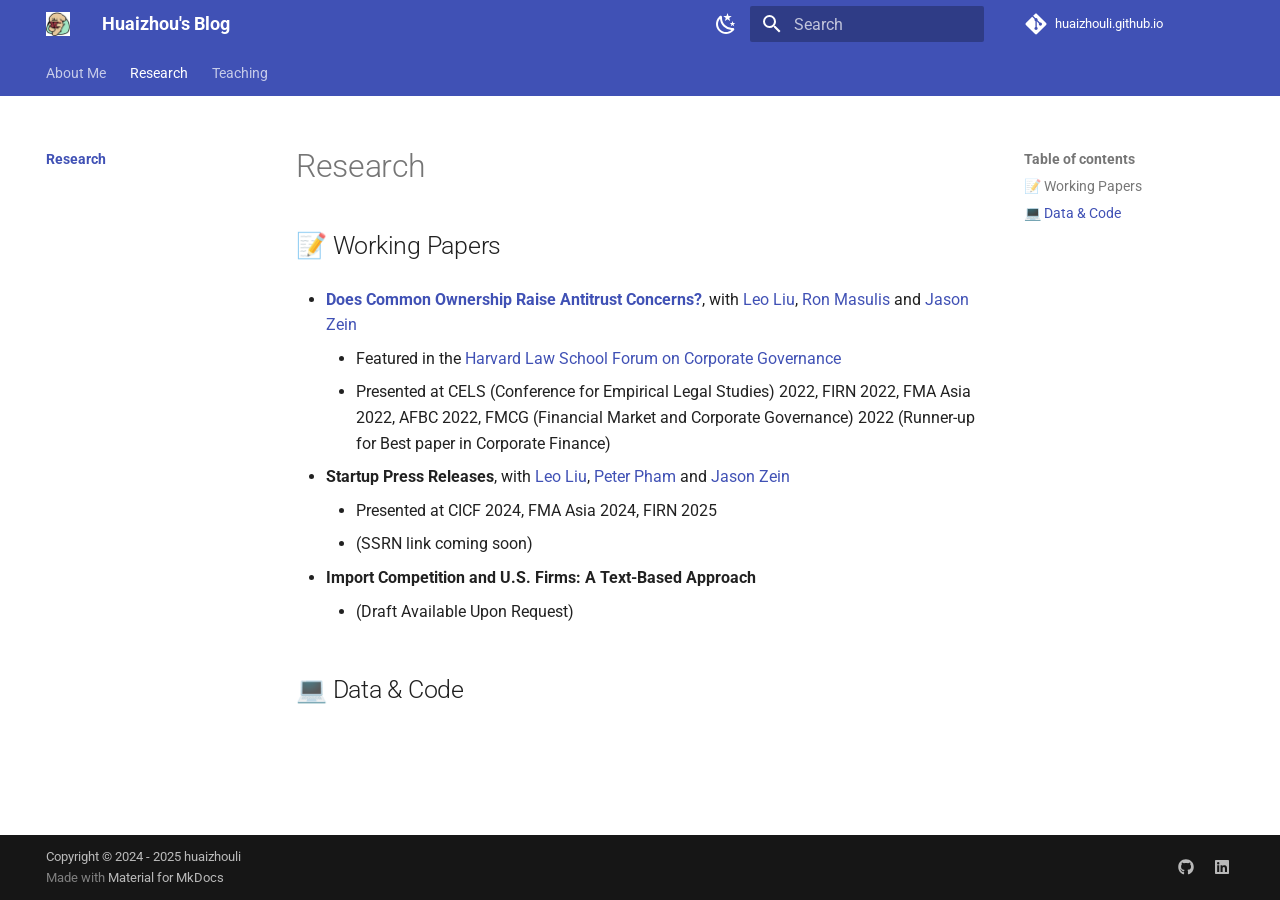
==== research/index.html @ 390f1dda "Deployed f463df7 with MkDocs version: 1.6.1" ====
<!doctype html>
<html lang="en" class="no-js">
  <head>
    
      <meta charset="utf-8">
      <meta name="viewport" content="width=device-width,initial-scale=1">
      
      
        <meta name="author" content="Huaizhou Li">
      
      
        <link rel="canonical" href="https://huaizhouli.github.io/research/">
      
      
        <link rel="prev" href="..">
      
      
        <link rel="next" href="../teaching/">
      
      
      <link rel="icon" href="../images/Favicon.png">
      <meta name="generator" content="mkdocs-1.6.1, mkdocs-material-9.6.16">
    
    
      
        <title>Research - Huaizhou's Blog</title>
      
    
    
      <link rel="stylesheet" href="../assets/stylesheets/main.7e37652d.min.css">
      
        
        <link rel="stylesheet" href="../assets/stylesheets/palette.06af60db.min.css">
      
      


    
    
      
    
    
      
        
        
        <link rel="preconnect" href="https://fonts.gstatic.com" crossorigin>
        <link rel="stylesheet" href="https://fonts.googleapis.com/css?family=Roboto:300,300i,400,400i,700,700i%7CRoboto+Mono:400,400i,700,700i&display=fallback">
        <style>:root{--md-text-font:"Roboto";--md-code-font:"Roboto Mono"}</style>
      
    
    
    <script>__md_scope=new URL("..",location),__md_hash=e=>[...e].reduce(((e,_)=>(e<<5)-e+_.charCodeAt(0)),0),__md_get=(e,_=localStorage,t=__md_scope)=>JSON.parse(_.getItem(t.pathname+"."+e)),__md_set=(e,_,t=localStorage,a=__md_scope)=>{try{t.setItem(a.pathname+"."+e,JSON.stringify(_))}catch(e){}}</script>
    
      

    
    
    
  </head>
  
  
    
    
      
    
    
    
    
    <body dir="ltr" data-md-color-scheme="default" data-md-color-primary="indigo" data-md-color-accent="indigo">
  
    
    <input class="md-toggle" data-md-toggle="drawer" type="checkbox" id="__drawer" autocomplete="off">
    <input class="md-toggle" data-md-toggle="search" type="checkbox" id="__search" autocomplete="off">
    <label class="md-overlay" for="__drawer"></label>
    <div data-md-component="skip">
      
        
        <a href="#research" class="md-skip">
          Skip to content
        </a>
      
    </div>
    <div data-md-component="announce">
      
    </div>
    
    
      

<header class="md-header" data-md-component="header">
  <nav class="md-header__inner md-grid" aria-label="Header">
    <a href=".." title="Huaizhou&#39;s Blog" class="md-header__button md-logo" aria-label="Huaizhou's Blog" data-md-component="logo">
      
  <img src="../images/Favicon.png" alt="logo">

    </a>
    <label class="md-header__button md-icon" for="__drawer">
      
      <svg xmlns="http://www.w3.org/2000/svg" viewBox="0 0 24 24"><path d="M3 6h18v2H3zm0 5h18v2H3zm0 5h18v2H3z"/></svg>
    </label>
    <div class="md-header__title" data-md-component="header-title">
      <div class="md-header__ellipsis">
        <div class="md-header__topic">
          <span class="md-ellipsis">
            Huaizhou's Blog
          </span>
        </div>
        <div class="md-header__topic" data-md-component="header-topic">
          <span class="md-ellipsis">
            
              Research
            
          </span>
        </div>
      </div>
    </div>
    
      
        <form class="md-header__option" data-md-component="palette">
  
    
    
    
    <input class="md-option" data-md-color-media="(prefers-color-scheme: light)" data-md-color-scheme="default" data-md-color-primary="indigo" data-md-color-accent="indigo"  aria-label="Switch to dark mode"  type="radio" name="__palette" id="__palette_0">
    
      <label class="md-header__button md-icon" title="Switch to dark mode" for="__palette_1" hidden>
        <svg xmlns="http://www.w3.org/2000/svg" viewBox="0 0 24 24"><path d="m17.75 4.09-2.53 1.94.91 3.06-2.63-1.81-2.63 1.81.91-3.06-2.53-1.94L12.44 4l1.06-3 1.06 3zm3.5 6.91-1.64 1.25.59 1.98-1.7-1.17-1.7 1.17.59-1.98L15.75 11l2.06-.05L18.5 9l.69 1.95zm-2.28 4.95c.83-.08 1.72 1.1 1.19 1.85-.32.45-.66.87-1.08 1.27C15.17 23 8.84 23 4.94 19.07c-3.91-3.9-3.91-10.24 0-14.14.4-.4.82-.76 1.27-1.08.75-.53 1.93.36 1.85 1.19-.27 2.86.69 5.83 2.89 8.02a9.96 9.96 0 0 0 8.02 2.89m-1.64 2.02a12.08 12.08 0 0 1-7.8-3.47c-2.17-2.19-3.33-5-3.49-7.82-2.81 3.14-2.7 7.96.31 10.98 3.02 3.01 7.84 3.12 10.98.31"/></svg>
      </label>
    
  
    
    
    
    <input class="md-option" data-md-color-media="(prefers-color-scheme: dark)" data-md-color-scheme="slate" data-md-color-primary="indigo" data-md-color-accent="indigo"  aria-label="Switch to light mode"  type="radio" name="__palette" id="__palette_1">
    
      <label class="md-header__button md-icon" title="Switch to light mode" for="__palette_0" hidden>
        <svg xmlns="http://www.w3.org/2000/svg" viewBox="0 0 24 24"><path d="M12 7a5 5 0 0 1 5 5 5 5 0 0 1-5 5 5 5 0 0 1-5-5 5 5 0 0 1 5-5m0 2a3 3 0 0 0-3 3 3 3 0 0 0 3 3 3 3 0 0 0 3-3 3 3 0 0 0-3-3m0-7 2.39 3.42C13.65 5.15 12.84 5 12 5s-1.65.15-2.39.42zM3.34 7l4.16-.35A7.2 7.2 0 0 0 5.94 8.5c-.44.74-.69 1.5-.83 2.29zm.02 10 1.76-3.77a7.131 7.131 0 0 0 2.38 4.14zM20.65 7l-1.77 3.79a7.02 7.02 0 0 0-2.38-4.15zm-.01 10-4.14.36c.59-.51 1.12-1.14 1.54-1.86.42-.73.69-1.5.83-2.29zM12 22l-2.41-3.44c.74.27 1.55.44 2.41.44.82 0 1.63-.17 2.37-.44z"/></svg>
      </label>
    
  
</form>
      
    
    
      <script>var palette=__md_get("__palette");if(palette&&palette.color){if("(prefers-color-scheme)"===palette.color.media){var media=matchMedia("(prefers-color-scheme: light)"),input=document.querySelector(media.matches?"[data-md-color-media='(prefers-color-scheme: light)']":"[data-md-color-media='(prefers-color-scheme: dark)']");palette.color.media=input.getAttribute("data-md-color-media"),palette.color.scheme=input.getAttribute("data-md-color-scheme"),palette.color.primary=input.getAttribute("data-md-color-primary"),palette.color.accent=input.getAttribute("data-md-color-accent")}for(var[key,value]of Object.entries(palette.color))document.body.setAttribute("data-md-color-"+key,value)}</script>
    
    
    
      
      
        <label class="md-header__button md-icon" for="__search">
          
          <svg xmlns="http://www.w3.org/2000/svg" viewBox="0 0 24 24"><path d="M9.5 3A6.5 6.5 0 0 1 16 9.5c0 1.61-.59 3.09-1.56 4.23l.27.27h.79l5 5-1.5 1.5-5-5v-.79l-.27-.27A6.52 6.52 0 0 1 9.5 16 6.5 6.5 0 0 1 3 9.5 6.5 6.5 0 0 1 9.5 3m0 2C7 5 5 7 5 9.5S7 14 9.5 14 14 12 14 9.5 12 5 9.5 5"/></svg>
        </label>
        <div class="md-search" data-md-component="search" role="dialog">
  <label class="md-search__overlay" for="__search"></label>
  <div class="md-search__inner" role="search">
    <form class="md-search__form" name="search">
      <input type="text" class="md-search__input" name="query" aria-label="Search" placeholder="Search" autocapitalize="off" autocorrect="off" autocomplete="off" spellcheck="false" data-md-component="search-query" required>
      <label class="md-search__icon md-icon" for="__search">
        
        <svg xmlns="http://www.w3.org/2000/svg" viewBox="0 0 24 24"><path d="M9.5 3A6.5 6.5 0 0 1 16 9.5c0 1.61-.59 3.09-1.56 4.23l.27.27h.79l5 5-1.5 1.5-5-5v-.79l-.27-.27A6.52 6.52 0 0 1 9.5 16 6.5 6.5 0 0 1 3 9.5 6.5 6.5 0 0 1 9.5 3m0 2C7 5 5 7 5 9.5S7 14 9.5 14 14 12 14 9.5 12 5 9.5 5"/></svg>
        
        <svg xmlns="http://www.w3.org/2000/svg" viewBox="0 0 24 24"><path d="M20 11v2H8l5.5 5.5-1.42 1.42L4.16 12l7.92-7.92L13.5 5.5 8 11z"/></svg>
      </label>
      <nav class="md-search__options" aria-label="Search">
        
          <a href="javascript:void(0)" class="md-search__icon md-icon" title="Share" aria-label="Share" data-clipboard data-clipboard-text="" data-md-component="search-share" tabindex="-1">
            
            <svg xmlns="http://www.w3.org/2000/svg" viewBox="0 0 24 24"><path d="M18 16.08c-.76 0-1.44.3-1.96.77L8.91 12.7c.05-.23.09-.46.09-.7s-.04-.47-.09-.7l7.05-4.11c.54.5 1.25.81 2.04.81a3 3 0 0 0 3-3 3 3 0 0 0-3-3 3 3 0 0 0-3 3c0 .24.04.47.09.7L8.04 9.81C7.5 9.31 6.79 9 6 9a3 3 0 0 0-3 3 3 3 0 0 0 3 3c.79 0 1.5-.31 2.04-.81l7.12 4.15c-.05.21-.08.43-.08.66 0 1.61 1.31 2.91 2.92 2.91s2.92-1.3 2.92-2.91A2.92 2.92 0 0 0 18 16.08"/></svg>
          </a>
        
        <button type="reset" class="md-search__icon md-icon" title="Clear" aria-label="Clear" tabindex="-1">
          
          <svg xmlns="http://www.w3.org/2000/svg" viewBox="0 0 24 24"><path d="M19 6.41 17.59 5 12 10.59 6.41 5 5 6.41 10.59 12 5 17.59 6.41 19 12 13.41 17.59 19 19 17.59 13.41 12z"/></svg>
        </button>
      </nav>
      
        <div class="md-search__suggest" data-md-component="search-suggest"></div>
      
    </form>
    <div class="md-search__output">
      <div class="md-search__scrollwrap" tabindex="0" data-md-scrollfix>
        <div class="md-search-result" data-md-component="search-result">
          <div class="md-search-result__meta">
            Initializing search
          </div>
          <ol class="md-search-result__list" role="presentation"></ol>
        </div>
      </div>
    </div>
  </div>
</div>
      
    
    
      <div class="md-header__source">
        <a href="https://github.com/huaizhouli/huaizhouli.github.io" title="Go to repository" class="md-source" data-md-component="source">
  <div class="md-source__icon md-icon">
    
    <svg xmlns="http://www.w3.org/2000/svg" viewBox="0 0 448 512"><!--! Font Awesome Free 7.0.0 by @fontawesome - https://fontawesome.com License - https://fontawesome.com/license/free (Icons: CC BY 4.0, Fonts: SIL OFL 1.1, Code: MIT License) Copyright 2025 Fonticons, Inc.--><path fill="currentColor" d="M439.6 236.1 244 40.5c-5.4-5.5-12.8-8.5-20.4-8.5s-15 3-20.4 8.4L162.5 81l51.5 51.5c27.1-9.1 52.7 16.8 43.4 43.7l49.7 49.7c34.2-11.8 61.2 31 35.5 56.7-26.5 26.5-70.2-2.9-56-37.3L240.3 199v121.9c25.3 12.5 22.3 41.8 9.1 55-6.4 6.4-15.2 10.1-24.3 10.1s-17.8-3.6-24.3-10.1c-17.6-17.6-11.1-46.9 11.2-56v-123c-20.8-8.5-24.6-30.7-18.6-45L142.6 101 8.5 235.1C3 240.6 0 247.9 0 255.5s3 15 8.5 20.4l195.6 195.7c5.4 5.4 12.7 8.4 20.4 8.4s15-3 20.4-8.4l194.7-194.7c5.4-5.4 8.4-12.8 8.4-20.4s-3-15-8.4-20.4"/></svg>
  </div>
  <div class="md-source__repository">
    huaizhouli.github.io
  </div>
</a>
      </div>
    
  </nav>
  
</header>
    
    <div class="md-container" data-md-component="container">
      
      
        
          
            
<nav class="md-tabs" aria-label="Tabs" data-md-component="tabs">
  <div class="md-grid">
    <ul class="md-tabs__list">
      
        
  
  
  
  
    <li class="md-tabs__item">
      <a href=".." class="md-tabs__link">
        
  
  
    
  
  About Me

      </a>
    </li>
  

      
        
  
  
  
    
  
  
    
    
      <li class="md-tabs__item md-tabs__item--active">
        <a href="./" class="md-tabs__link">
          
  
  
    
  
  Research

        </a>
      </li>
    
  

      
        
  
  
  
  
    
    
      <li class="md-tabs__item">
        <a href="../teaching/" class="md-tabs__link">
          
  
  
    
  
  Teaching

        </a>
      </li>
    
  

      
    </ul>
  </div>
</nav>
          
        
      
      <main class="md-main" data-md-component="main">
        <div class="md-main__inner md-grid">
          
            
              
              <div class="md-sidebar md-sidebar--primary" data-md-component="sidebar" data-md-type="navigation" >
                <div class="md-sidebar__scrollwrap">
                  <div class="md-sidebar__inner">
                    


  


<nav class="md-nav md-nav--primary md-nav--lifted" aria-label="Navigation" data-md-level="0">
  <label class="md-nav__title" for="__drawer">
    <a href=".." title="Huaizhou&#39;s Blog" class="md-nav__button md-logo" aria-label="Huaizhou's Blog" data-md-component="logo">
      
  <img src="../images/Favicon.png" alt="logo">

    </a>
    Huaizhou's Blog
  </label>
  
    <div class="md-nav__source">
      <a href="https://github.com/huaizhouli/huaizhouli.github.io" title="Go to repository" class="md-source" data-md-component="source">
  <div class="md-source__icon md-icon">
    
    <svg xmlns="http://www.w3.org/2000/svg" viewBox="0 0 448 512"><!--! Font Awesome Free 7.0.0 by @fontawesome - https://fontawesome.com License - https://fontawesome.com/license/free (Icons: CC BY 4.0, Fonts: SIL OFL 1.1, Code: MIT License) Copyright 2025 Fonticons, Inc.--><path fill="currentColor" d="M439.6 236.1 244 40.5c-5.4-5.5-12.8-8.5-20.4-8.5s-15 3-20.4 8.4L162.5 81l51.5 51.5c27.1-9.1 52.7 16.8 43.4 43.7l49.7 49.7c34.2-11.8 61.2 31 35.5 56.7-26.5 26.5-70.2-2.9-56-37.3L240.3 199v121.9c25.3 12.5 22.3 41.8 9.1 55-6.4 6.4-15.2 10.1-24.3 10.1s-17.8-3.6-24.3-10.1c-17.6-17.6-11.1-46.9 11.2-56v-123c-20.8-8.5-24.6-30.7-18.6-45L142.6 101 8.5 235.1C3 240.6 0 247.9 0 255.5s3 15 8.5 20.4l195.6 195.7c5.4 5.4 12.7 8.4 20.4 8.4s15-3 20.4-8.4l194.7-194.7c5.4-5.4 8.4-12.8 8.4-20.4s-3-15-8.4-20.4"/></svg>
  </div>
  <div class="md-source__repository">
    huaizhouli.github.io
  </div>
</a>
    </div>
  
  <ul class="md-nav__list" data-md-scrollfix>
    
      
      
  
  
  
  
    <li class="md-nav__item">
      <a href=".." class="md-nav__link">
        
  
  
  <span class="md-ellipsis">
    About Me
    
  </span>
  

      </a>
    </li>
  

    
      
      
  
  
    
  
  
  
    
    
      
        
          
        
      
    
    
    
      
        
        
      
      
    
    
    <li class="md-nav__item md-nav__item--active md-nav__item--section md-nav__item--nested">
      
        
        
        <input class="md-nav__toggle md-toggle " type="checkbox" id="__nav_2" checked>
        
          
          <div class="md-nav__link md-nav__container">
            <a href="./" class="md-nav__link md-nav__link--active">
              
  
  
  <span class="md-ellipsis">
    Research
    
  </span>
  

            </a>
            
          </div>
        
        <nav class="md-nav" data-md-level="1" aria-labelledby="__nav_2_label" aria-expanded="true">
          <label class="md-nav__title" for="__nav_2">
            <span class="md-nav__icon md-icon"></span>
            Research
          </label>
          <ul class="md-nav__list" data-md-scrollfix>
            
              
            
          </ul>
        </nav>
      
    </li>
  

    
      
      
  
  
  
  
    
    
      
        
          
        
      
    
    
    
      
      
    
    
    <li class="md-nav__item md-nav__item--nested">
      
        
        
        <input class="md-nav__toggle md-toggle " type="checkbox" id="__nav_3" >
        
          
          <div class="md-nav__link md-nav__container">
            <a href="../teaching/" class="md-nav__link ">
              
  
  
  <span class="md-ellipsis">
    Teaching
    
  </span>
  

            </a>
            
          </div>
        
        <nav class="md-nav" data-md-level="1" aria-labelledby="__nav_3_label" aria-expanded="false">
          <label class="md-nav__title" for="__nav_3">
            <span class="md-nav__icon md-icon"></span>
            Teaching
          </label>
          <ul class="md-nav__list" data-md-scrollfix>
            
              
            
          </ul>
        </nav>
      
    </li>
  

    
  </ul>
</nav>
                  </div>
                </div>
              </div>
            
            
              
              <div class="md-sidebar md-sidebar--secondary" data-md-component="sidebar" data-md-type="toc" >
                <div class="md-sidebar__scrollwrap">
                  <div class="md-sidebar__inner">
                    

<nav class="md-nav md-nav--secondary" aria-label="Table of contents">
  
  
  
    
  
  
    <label class="md-nav__title" for="__toc">
      <span class="md-nav__icon md-icon"></span>
      Table of contents
    </label>
    <ul class="md-nav__list" data-md-component="toc" data-md-scrollfix>
      
        <li class="md-nav__item">
  <a href="#working-papers" class="md-nav__link">
    <span class="md-ellipsis">
      📝 Working Papers
    </span>
  </a>
  
</li>
      
        <li class="md-nav__item">
  <a href="#data-code" class="md-nav__link">
    <span class="md-ellipsis">
      💻 Data &amp; Code
    </span>
  </a>
  
</li>
      
    </ul>
  
</nav>
                  </div>
                </div>
              </div>
            
          
          
            <div class="md-content" data-md-component="content">
              <article class="md-content__inner md-typeset">
                
                  


  
  


<h1 id="research">Research<a class="headerlink" href="#research" title="Permanent link">&para;</a></h1>
<h2 id="working-papers">📝 Working Papers<a class="headerlink" href="#working-papers" title="Permanent link">&para;</a></h2>
<ul>
<li>
<p><a href="https://papers.ssrn.com/sol3/papers.cfm?abstract_id=4972463"><strong>Does Common Ownership Raise Antitrust Concerns?</strong></a>, with <a href="https://leoliu0.github.io/">Leo Liu</a>, <a href="https://sites.google.com/site/ronmasulis">Ron Masulis</a> and <a href="https://www.jasonzein.com/">Jason Zein</a></p>
<ul>
<li>Featured in the <a href="https://corpgov.law.harvard.edu/2025/01/06/does-common-ownership-raise-antitrust-concerns/">Harvard Law School Forum on Corporate Governance</a></li>
<li>Presented at  CELS (Conference for Empirical Legal Studies) 2022, FIRN 2022, FMA Asia 2022,  AFBC 2022, FMCG (Financial Market and Corporate Governance) 2022 (Runner-up for Best paper in Corporate Finance)</li>
</ul>
</li>
<li>
<p><strong>Startup Press Releases</strong>, with <a href="https://leoliu0.github.io/">Leo Liu</a>, <a href="https://sites.google.com/view/peterkienpham/home">Peter Pham</a> and <a href="https://www.jasonzein.com/">Jason Zein</a></p>
<ul>
<li>Presented at CICF 2024, FMA Asia 2024, FIRN 2025</li>
<li>(SSRN link coming soon)</li>
</ul>
</li>
<li>
<p><strong>Import Competition and U.S. Firms: A Text-Based Approach</strong></p>
<ul>
<li>(Draft Available Upon Request)</li>
</ul>
</li>
</ul>
<h2 id="data-code">💻 Data &amp; Code<a class="headerlink" href="#data-code" title="Permanent link">&para;</a></h2>












                
              </article>
            </div>
          
          
<script>var target=document.getElementById(location.hash.slice(1));target&&target.name&&(target.checked=target.name.startsWith("__tabbed_"))</script>
        </div>
        
          <button type="button" class="md-top md-icon" data-md-component="top" hidden>
  
  <svg xmlns="http://www.w3.org/2000/svg" viewBox="0 0 24 24"><path d="M13 20h-2V8l-5.5 5.5-1.42-1.42L12 4.16l7.92 7.92-1.42 1.42L13 8z"/></svg>
  Back to top
</button>
        
      </main>
      
        <footer class="md-footer">
  
  <div class="md-footer-meta md-typeset">
    <div class="md-footer-meta__inner md-grid">
      <div class="md-copyright">
  
    <div class="md-copyright__highlight">
      Copyright &copy; 2024 - 2025 huaizhouli
    </div>
  
  
    Made with
    <a href="https://squidfunk.github.io/mkdocs-material/" target="_blank" rel="noopener">
      Material for MkDocs
    </a>
  
</div>
      
        <div class="md-social">
  
    
    
    
    
      
      
    
    <a href="https://github.com/huaizhouli" target="_blank" rel="noopener" title="github.com" class="md-social__link">
      <svg xmlns="http://www.w3.org/2000/svg" viewBox="0 0 512 512"><!--! Font Awesome Free 7.0.0 by @fontawesome - https://fontawesome.com License - https://fontawesome.com/license/free (Icons: CC BY 4.0, Fonts: SIL OFL 1.1, Code: MIT License) Copyright 2025 Fonticons, Inc.--><path fill="currentColor" d="M173.9 397.4c0 2-2.3 3.6-5.2 3.6-3.3.3-5.6-1.3-5.6-3.6 0-2 2.3-3.6 5.2-3.6 3-.3 5.6 1.3 5.6 3.6m-31.1-4.5c-.7 2 1.3 4.3 4.3 4.9 2.6 1 5.6 0 6.2-2s-1.3-4.3-4.3-5.2c-2.6-.7-5.5.3-6.2 2.3m44.2-1.7c-2.9.7-4.9 2.6-4.6 4.9.3 2 2.9 3.3 5.9 2.6 2.9-.7 4.9-2.6 4.6-4.6-.3-1.9-3-3.2-5.9-2.9M252.8 8C114.1 8 8 113.3 8 252c0 110.9 69.8 205.8 169.5 239.2 12.8 2.3 17.3-5.6 17.3-12.1 0-6.2-.3-40.4-.3-61.4 0 0-70 15-84.7-29.8 0 0-11.4-29.1-27.8-36.6 0 0-22.9-15.7 1.6-15.4 0 0 24.9 2 38.6 25.8 21.9 38.6 58.6 27.5 72.9 20.9 2.3-16 8.8-27.1 16-33.7-55.9-6.2-112.3-14.3-112.3-110.5 0-27.5 7.6-41.3 23.6-58.9-2.6-6.5-11.1-33.3 2.6-67.9 20.9-6.5 69 27 69 27 20-5.6 41.5-8.5 62.8-8.5s42.8 2.9 62.8 8.5c0 0 48.1-33.6 69-27 13.7 34.7 5.2 61.4 2.6 67.9 16 17.7 25.8 31.5 25.8 58.9 0 96.5-58.9 104.2-114.8 110.5 9.2 7.9 17 22.9 17 46.4 0 33.7-.3 75.4-.3 83.6 0 6.5 4.6 14.4 17.3 12.1C436.2 457.8 504 362.9 504 252 504 113.3 391.5 8 252.8 8M105.2 352.9c-1.3 1-1 3.3.7 5.2 1.6 1.6 3.9 2.3 5.2 1 1.3-1 1-3.3-.7-5.2-1.6-1.6-3.9-2.3-5.2-1m-10.8-8.1c-.7 1.3.3 2.9 2.3 3.9 1.6 1 3.6.7 4.3-.7.7-1.3-.3-2.9-2.3-3.9-2-.6-3.6-.3-4.3.7m32.4 35.6c-1.6 1.3-1 4.3 1.3 6.2 2.3 2.3 5.2 2.6 6.5 1 1.3-1.3.7-4.3-1.3-6.2-2.2-2.3-5.2-2.6-6.5-1m-11.4-14.7c-1.6 1-1.6 3.6 0 5.9s4.3 3.3 5.6 2.3c1.6-1.3 1.6-3.9 0-6.2-1.4-2.3-4-3.3-5.6-2"/></svg>
    </a>
  
    
    
    
    
      
      
    
    <a href="https://www.linkedin.com/in/huaizhou-will-li-a83990144/" target="_blank" rel="noopener" title="www.linkedin.com" class="md-social__link">
      <svg xmlns="http://www.w3.org/2000/svg" viewBox="0 0 448 512"><!--! Font Awesome Free 7.0.0 by @fontawesome - https://fontawesome.com License - https://fontawesome.com/license/free (Icons: CC BY 4.0, Fonts: SIL OFL 1.1, Code: MIT License) Copyright 2025 Fonticons, Inc.--><path fill="currentColor" d="M416 32H31.9C14.3 32 0 46.5 0 64.3v383.4C0 465.5 14.3 480 31.9 480H416c17.6 0 32-14.5 32-32.3V64.3c0-17.8-14.4-32.3-32-32.3M135.4 416H69V202.2h66.5V416zM102.2 96a38.5 38.5 0 1 1 0 77 38.5 38.5 0 1 1 0-77m282.1 320h-66.4V312c0-24.8-.5-56.7-34.5-56.7-34.6 0-39.9 27-39.9 54.9V416h-66.4V202.2h63.7v29.2h.9c8.9-16.8 30.6-34.5 62.9-34.5 67.2 0 79.7 44.3 79.7 101.9z"/></svg>
    </a>
  
</div>
      
    </div>
  </div>
</footer>
      
    </div>
    <div class="md-dialog" data-md-component="dialog">
      <div class="md-dialog__inner md-typeset"></div>
    </div>
    
    
    
      
      <script id="__config" type="application/json">{"base": "..", "features": ["navigation.tabs", "search.suggest", "search.highlight", "search.share", "navigation.top", "navigation.indexes"], "search": "../assets/javascripts/workers/search.d50fe291.min.js", "tags": null, "translations": {"clipboard.copied": "Copied to clipboard", "clipboard.copy": "Copy to clipboard", "search.result.more.one": "1 more on this page", "search.result.more.other": "# more on this page", "search.result.none": "No matching documents", "search.result.one": "1 matching document", "search.result.other": "# matching documents", "search.result.placeholder": "Type to start searching", "search.result.term.missing": "Missing", "select.version": "Select version"}, "version": null}</script>
    
    
      <script src="../assets/javascripts/bundle.50899def.min.js"></script>
      
    
  </body>
</html>
---- assets/stylesheets/main.7e37652d.min.css ----
@charset "UTF-8";html{-webkit-text-size-adjust:none;-moz-text-size-adjust:none;text-size-adjust:none;box-sizing:border-box}*,:after,:before{box-sizing:inherit}@media (prefers-reduced-motion){*,:after,:before{transition:none!important}}body{margin:0}a,button,input,label{-webkit-tap-highlight-color:transparent}a{color:inherit;text-decoration:none}hr{border:0;box-sizing:initial;display:block;height:.05rem;overflow:visible;padding:0}small{font-size:80%}sub,sup{line-height:1em}img{border-style:none}table{border-collapse:initial;border-spacing:0}td,th{font-weight:400;vertical-align:top}button{background:#0000;border:0;font-family:inherit;font-size:inherit;margin:0;padding:0}input{border:0;outline:none}:root{--md-primary-fg-color:#4051b5;--md-primary-fg-color--light:#5d6cc0;--md-primary-fg-color--dark:#303fa1;--md-primary-bg-color:#fff;--md-primary-bg-color--light:#ffffffb3;--md-accent-fg-color:#526cfe;--md-accent-fg-color--transparent:#526cfe1a;--md-accent-bg-color:#fff;--md-accent-bg-color--light:#ffffffb3}[data-md-color-scheme=default]{color-scheme:light}[data-md-color-scheme=default] img[src$="#gh-dark-mode-only"],[data-md-color-scheme=default] img[src$="#only-dark"]{display:none}:root,[data-md-color-scheme=default]{--md-hue:225deg;--md-default-fg-color:#000000de;--md-default-fg-color--light:#0000008a;--md-default-fg-color--lighter:#00000052;--md-default-fg-color--lightest:#00000012;--md-default-bg-color:#fff;--md-default-bg-color--light:#ffffffb3;--md-default-bg-color--lighter:#ffffff4d;--md-default-bg-color--lightest:#ffffff1f;--md-code-fg-color:#36464e;--md-code-bg-color:#f5f5f5;--md-code-hl-color:#4287ff;--md-code-hl-color--light:#4287ff1a;--md-code-hl-number-color:#d52a2a;--md-code-hl-special-color:#db1457;--md-code-hl-function-color:#a846b9;--md-code-hl-constant-color:#6e59d9;--md-code-hl-keyword-color:#3f6ec6;--md-code-hl-string-color:#1c7d4d;--md-code-hl-name-color:var(--md-code-fg-color);--md-code-hl-operator-color:var(--md-default-fg-color--light);--md-code-hl-punctuation-color:var(--md-default-fg-color--light);--md-code-hl-comment-color:var(--md-default-fg-color--light);--md-code-hl-generic-color:var(--md-default-fg-color--light);--md-code-hl-variable-color:var(--md-default-fg-color--light);--md-typeset-color:var(--md-default-fg-color);--md-typeset-a-color:var(--md-primary-fg-color);--md-typeset-del-color:#f5503d26;--md-typeset-ins-color:#0bd57026;--md-typeset-kbd-color:#fafafa;--md-typeset-kbd-accent-color:#fff;--md-typeset-kbd-border-color:#b8b8b8;--md-typeset-mark-color:#ffff0080;--md-typeset-table-color:#0000001f;--md-typeset-table-color--light:rgba(0,0,0,.035);--md-admonition-fg-color:var(--md-default-fg-color);--md-admonition-bg-color:var(--md-default-bg-color);--md-warning-fg-color:#000000de;--md-warning-bg-color:#ff9;--md-footer-fg-color:#fff;--md-footer-fg-color--light:#ffffffb3;--md-footer-fg-color--lighter:#ffffff73;--md-footer-bg-color:#000000de;--md-footer-bg-color--dark:#00000052;--md-shadow-z1:0 0.2rem 0.5rem #0000000d,0 0 0.05rem #0000001a;--md-shadow-z2:0 0.2rem 0.5rem #0000001a,0 0 0.05rem #00000040;--md-shadow-z3:0 0.2rem 0.5rem #0003,0 0 0.05rem #00000059}.md-icon svg{fill:currentcolor;display:block;height:1.2rem;width:1.2rem}body{-webkit-font-smoothing:antialiased;-moz-osx-font-smoothing:grayscale;--md-text-font-family:var(--md-text-font,_),-apple-system,BlinkMacSystemFont,Helvetica,Arial,sans-serif;--md-code-font-family:var(--md-code-font,_),SFMono-Regular,Consolas,Menlo,monospace}aside,body,input{font-feature-settings:"kern","liga";color:var(--md-typeset-color);font-family:var(--md-text-font-family)}code,kbd,pre{font-feature-settings:"kern";font-family:var(--md-code-font-family)}:root{--md-typeset-table-sort-icon:url('data:image/svg+xml;charset=utf-8,<svg xmlns="http://www.w3.org/2000/svg" viewBox="0 0 24 24"><path d="m18 21-4-4h3V7h-3l4-4 4 4h-3v10h3M2 19v-2h10v2M2 13v-2h7v2M2 7V5h4v2z"/></svg>');--md-typeset-table-sort-icon--asc:url('data:image/svg+xml;charset=utf-8,<svg xmlns="http://www.w3.org/2000/svg" viewBox="0 0 24 24"><path d="M19 17h3l-4 4-4-4h3V3h2M2 17h10v2H2M6 5v2H2V5m0 6h7v2H2z"/></svg>');--md-typeset-table-sort-icon--desc:url('data:image/svg+xml;charset=utf-8,<svg xmlns="http://www.w3.org/2000/svg" viewBox="0 0 24 24"><path d="M19 7h3l-4-4-4 4h3v14h2M2 17h10v2H2M6 5v2H2V5m0 6h7v2H2z"/></svg>')}.md-typeset{-webkit-print-color-adjust:exact;color-adjust:exact;font-size:.8rem;line-height:1.6;overflow-wrap:break-word}@media print{.md-typeset{font-size:.68rem}}.md-typeset blockquote,.md-typeset dl,.md-typeset figure,.md-typeset ol,.md-typeset pre,.md-typeset ul{margin-bottom:1em;margin-top:1em}.md-typeset h1{color:var(--md-default-fg-color--light);font-size:2em;line-height:1.3;margin:0 0 1.25em}.md-typeset h1,.md-typeset h2{font-weight:300;letter-spacing:-.01em}.md-typeset h2{font-size:1.5625em;line-height:1.4;margin:1.6em 0 .64em}.md-typeset h3{font-size:1.25em;font-weight:400;letter-spacing:-.01em;line-height:1.5;margin:1.6em 0 .8em}.md-typeset h2+h3{margin-top:.8em}.md-typeset h4{font-weight:700;letter-spacing:-.01em;margin:1em 0}.md-typeset h5,.md-typeset h6{color:var(--md-default-fg-color--light);font-size:.8em;font-weight:700;letter-spacing:-.01em;margin:1.25em 0}.md-typeset h5{text-transform:uppercase}.md-typeset h5 code{text-transform:none}.md-typeset hr{border-bottom:.05rem solid var(--md-default-fg-color--lightest);display:flow-root;margin:1.5em 0}.md-typeset a{color:var(--md-typeset-a-color);word-break:break-word}.md-typeset a,.md-typeset a:before{transition:color 125ms}.md-typeset a:focus,.md-typeset a:hover{color:var(--md-accent-fg-color)}.md-typeset a:focus code,.md-typeset a:hover code{background-color:var(--md-accent-fg-color--transparent)}.md-typeset a code{color:currentcolor;transition:background-color 125ms}.md-typeset a.focus-visible{outline-color:var(--md-accent-fg-color);outline-offset:.2rem}.md-typeset code,.md-typeset kbd,.md-typeset pre{color:var(--md-code-fg-color);direction:ltr;font-variant-ligatures:none}@media print{.md-typeset code,.md-typeset kbd,.md-typeset pre{white-space:pre-wrap}}.md-typeset code{background-color:var(--md-code-bg-color);border-radius:.1rem;-webkit-box-decoration-break:clone;box-decoration-break:clone;font-size:.85em;padding:0 .2941176471em;word-break:break-word}.md-typeset code:not(.focus-visible){-webkit-tap-highlight-color:transparent;outline:none}.md-typeset pre{display:flow-root;line-height:1.4;position:relative}.md-typeset pre>code{-webkit-box-decoration-break:slice;box-decoration-break:slice;box-shadow:none;display:block;margin:0;outline-color:var(--md-accent-fg-color);overflow:auto;padding:.7720588235em 1.1764705882em;scrollbar-color:var(--md-default-fg-color--lighter) #0000;scrollbar-width:thin;touch-action:auto;word-break:normal}.md-typeset pre>code:hover{scrollbar-color:var(--md-accent-fg-color) #0000}.md-typeset pre>code::-webkit-scrollbar{height:.2rem;width:.2rem}.md-typeset pre>code::-webkit-scrollbar-thumb{background-color:var(--md-default-fg-color--lighter)}.md-typeset pre>code::-webkit-scrollbar-thumb:hover{background-color:var(--md-accent-fg-color)}.md-typeset kbd{background-color:var(--md-typeset-kbd-color);border-radius:.1rem;box-shadow:0 .1rem 0 .05rem var(--md-typeset-kbd-border-color),0 .1rem 0 var(--md-typeset-kbd-border-color),0 -.1rem .2rem var(--md-typeset-kbd-accent-color) inset;color:var(--md-default-fg-color);display:inline-block;font-size:.75em;padding:0 .6666666667em;vertical-align:text-top;word-break:break-word}.md-typeset mark{background-color:var(--md-typeset-mark-color);-webkit-box-decoration-break:clone;box-decoration-break:clone;color:inherit;word-break:break-word}.md-typeset abbr{border-bottom:.05rem dotted var(--md-default-fg-color--light);cursor:help;text-decoration:none}.md-typeset small{opacity:.75}[dir=ltr] .md-typeset sub,[dir=ltr] .md-typeset sup{margin-left:.078125em}[dir=rtl] .md-typeset sub,[dir=rtl] .md-typeset sup{margin-right:.078125em}[dir=ltr] .md-typeset blockquote{padding-left:.6rem}[dir=rtl] .md-typeset blockquote{padding-right:.6rem}[dir=ltr] .md-typeset blockquote{border-left:.2rem solid var(--md-default-fg-color--lighter)}[dir=rtl] .md-typeset blockquote{border-right:.2rem solid var(--md-default-fg-color--lighter)}.md-typeset blockquote{color:var(--md-default-fg-color--light);margin-left:0;margin-right:0}.md-typeset ul{list-style-type:disc}.md-typeset ul[type]{list-style-type:revert-layer}[dir=ltr] .md-typeset ol,[dir=ltr] .md-typeset ul{margin-left:.625em}[dir=rtl] .md-typeset ol,[dir=rtl] .md-typeset ul{margin-right:.625em}.md-typeset ol,.md-typeset ul{padding:0}.md-typeset ol:not([hidden]),.md-typeset ul:not([hidden]){display:flow-root}.md-typeset ol ol,.md-typeset ul ol{list-style-type:lower-alpha}.md-typeset ol ol ol,.md-typeset ul ol ol{list-style-type:lower-roman}.md-typeset ol ol ol ol,.md-typeset ul ol ol ol{list-style-type:upper-alpha}.md-typeset ol ol ol ol ol,.md-typeset ul ol ol ol ol{list-style-type:upper-roman}.md-typeset ol[type],.md-typeset ul[type]{list-style-type:revert-layer}[dir=ltr] .md-typeset ol li,[dir=ltr] .md-typeset ul li{margin-left:1.25em}[dir=rtl] .md-typeset ol li,[dir=rtl] .md-typeset ul li{margin-right:1.25em}.md-typeset ol li,.md-typeset ul li{margin-bottom:.5em}.md-typeset ol li blockquote,.md-typeset ol li p,.md-typeset ul li blockquote,.md-typeset ul li p{margin:.5em 0}.md-typeset ol li:last-child,.md-typeset ul li:last-child{margin-bottom:0}[dir=ltr] .md-typeset ol li ol,[dir=ltr] .md-typeset ol li ul,[dir=ltr] .md-typeset ul li ol,[dir=ltr] .md-typeset ul li ul{margin-left:.625em}[dir=rtl] .md-typeset ol li ol,[dir=rtl] .md-typeset ol li ul,[dir=rtl] .md-typeset ul li ol,[dir=rtl] .md-typeset ul li ul{margin-right:.625em}.md-typeset ol li ol,.md-typeset ol li ul,.md-typeset ul li ol,.md-typeset ul li ul{margin-bottom:.5em;margin-top:.5em}[dir=ltr] .md-typeset dd{margin-left:1.875em}[dir=rtl] .md-typeset dd{margin-right:1.875em}.md-typeset dd{margin-bottom:1.5em;margin-top:1em}.md-typeset img,.md-typeset svg,.md-typeset video{height:auto;max-width:100%}.md-typeset img[align=left]{margin:1em 1em 1em 0}.md-typeset img[align=right]{margin:1em 0 1em 1em}.md-typeset img[align]:only-child{margin-top:0}.md-typeset figure{display:flow-root;margin:1em auto;max-width:100%;text-align:center;width:-moz-fit-content;width:fit-content}.md-typeset figure img{display:block;margin:0 auto}.md-typeset figcaption{font-style:italic;margin:1em auto;max-width:24rem}.md-typeset iframe{max-width:100%}.md-typeset table:not([class]){background-color:var(--md-default-bg-color);border:.05rem solid var(--md-typeset-table-color);border-radius:.1rem;display:inline-block;font-size:.64rem;max-width:100%;overflow:auto;touch-action:auto}@media print{.md-typeset table:not([class]){display:table}}.md-typeset table:not([class])+*{margin-top:1.5em}.md-typeset table:not([class]) td>:first-child,.md-typeset table:not([class]) th>:first-child{margin-top:0}.md-typeset table:not([class]) td>:last-child,.md-typeset table:not([class]) th>:last-child{margin-bottom:0}.md-typeset table:not([class]) td:not([align]),.md-typeset table:not([class]) th:not([align]){text-align:left}[dir=rtl] .md-typeset table:not([class]) td:not([align]),[dir=rtl] .md-typeset table:not([class]) th:not([align]){text-align:right}.md-typeset table:not([class]) th{font-weight:700;min-width:5rem;padding:.9375em 1.25em;vertical-align:top}.md-typeset table:not([class]) td{border-top:.05rem solid var(--md-typeset-table-color);padding:.9375em 1.25em;vertical-align:top}.md-typeset table:not([class]) tbody tr{transition:background-color 125ms}.md-typeset table:not([class]) tbody tr:hover{background-color:var(--md-typeset-table-color--light);box-shadow:0 .05rem 0 var(--md-default-bg-color) inset}.md-typeset table:not([class]) a{word-break:normal}.md-typeset table th[role=columnheader]{cursor:pointer}[dir=ltr] .md-typeset table th[role=columnheader]:after{margin-left:.5em}[dir=rtl] .md-typeset table th[role=columnheader]:after{margin-right:.5em}.md-typeset table th[role=columnheader]:after{content:"";display:inline-block;height:1.2em;-webkit-mask-image:var(--md-typeset-table-sort-icon);mask-image:var(--md-typeset-table-sort-icon);-webkit-mask-repeat:no-repeat;mask-repeat:no-repeat;-webkit-mask-size:contain;mask-size:contain;transition:background-color 125ms;vertical-align:text-bottom;width:1.2em}.md-typeset table th[role=columnheader]:hover:after{background-color:var(--md-default-fg-color--lighter)}.md-typeset table th[role=columnheader][aria-sort=ascending]:after{background-color:var(--md-default-fg-color--light);-webkit-mask-image:var(--md-typeset-table-sort-icon--asc);mask-image:var(--md-typeset-table-sort-icon--asc)}.md-typeset table th[role=columnheader][aria-sort=descending]:after{background-color:var(--md-default-fg-color--light);-webkit-mask-image:var(--md-typeset-table-sort-icon--desc);mask-image:var(--md-typeset-table-sort-icon--desc)}.md-typeset__scrollwrap{margin:1em -.8rem;overflow-x:auto;touch-action:auto}.md-typeset__table{display:inline-block;margin-bottom:.5em;padding:0 .8rem}@media print{.md-typeset__table{display:block}}html .md-typeset__table table{display:table;margin:0;overflow:hidden;width:100%}@media screen and (max-width:44.984375em){.md-content__inner>pre{margin:1em -.8rem}.md-content__inner>pre code{border-radius:0}}.md-typeset .md-author{border-radius:100%;display:block;flex-shrink:0;height:1.6rem;overflow:hidden;position:relative;transition:color 125ms,transform 125ms;width:1.6rem}.md-typeset .md-author img{display:block}.md-typeset .md-author--more{background:var(--md-default-fg-color--lightest);color:var(--md-default-fg-color--lighter);font-size:.6rem;font-weight:700;line-height:1.6rem;text-align:center}.md-typeset .md-author--long{height:2.4rem;width:2.4rem}.md-typeset a.md-author{transform:scale(1)}.md-typeset a.md-author img{border-radius:100%;filter:grayscale(100%) opacity(75%);transition:filter 125ms}.md-typeset a.md-author:focus,.md-typeset a.md-author:hover{transform:scale(1.1);z-index:1}.md-typeset a.md-author:focus img,.md-typeset a.md-author:hover img{filter:grayscale(0)}.md-banner{background-color:var(--md-footer-bg-color);color:var(--md-footer-fg-color);overflow:auto}@media print{.md-banner{display:none}}.md-banner--warning{background-color:var(--md-warning-bg-color);color:var(--md-warning-fg-color)}.md-banner__inner{font-size:.7rem;margin:.6rem auto;padding:0 .8rem}[dir=ltr] .md-banner__button{float:right}[dir=rtl] .md-banner__button{float:left}.md-banner__button{color:inherit;cursor:pointer;transition:opacity .25s}.no-js .md-banner__button{display:none}.md-banner__button:hover{opacity:.7}html{font-size:125%;height:100%;overflow-x:hidden}@media screen and (min-width:100em){html{font-size:137.5%}}@media screen and (min-width:125em){html{font-size:150%}}body{background-color:var(--md-default-bg-color);display:flex;flex-direction:column;font-size:.5rem;min-height:100%;position:relative;width:100%}@media print{body{display:block}}@media screen and (max-width:59.984375em){body[data-md-scrolllock]{position:fixed}}.md-grid{margin-left:auto;margin-right:auto;max-width:61rem}.md-container{display:flex;flex-direction:column;flex-grow:1}@media print{.md-container{display:block}}.md-main{flex-grow:1}.md-main__inner{display:flex;height:100%;margin-top:1.5rem}.md-ellipsis{overflow:hidden;text-overflow:ellipsis}.md-toggle{display:none}.md-option{height:0;opacity:0;position:absolute;width:0}.md-option:checked+label:not([hidden]){display:block}.md-option.focus-visible+label{outline-color:var(--md-accent-fg-color);outline-style:auto}.md-skip{background-color:var(--md-default-fg-color);border-radius:.1rem;color:var(--md-default-bg-color);font-size:.64rem;margin:.5rem;opacity:0;outline-color:var(--md-accent-fg-color);padding:.3rem .5rem;position:fixed;transform:translateY(.4rem);z-index:-1}.md-skip:focus{opacity:1;transform:translateY(0);transition:transform .25s cubic-bezier(.4,0,.2,1),opacity 175ms 75ms;z-index:10}@page{margin:25mm}:root{--md-clipboard-icon:url('data:image/svg+xml;charset=utf-8,<svg xmlns="http://www.w3.org/2000/svg" viewBox="0 0 24 24"><path d="M19 21H8V7h11m0-2H8a2 2 0 0 0-2 2v14a2 2 0 0 0 2 2h11a2 2 0 0 0 2-2V7a2 2 0 0 0-2-2m-3-4H4a2 2 0 0 0-2 2v14h2V3h12z"/></svg>')}.md-clipboard{border-radius:.1rem;color:var(--md-default-fg-color--lightest);cursor:pointer;height:1.5em;outline-color:var(--md-accent-fg-color);outline-offset:.1rem;position:absolute;right:.5em;top:.5em;transition:color .25s;width:1.5em;z-index:1}@media print{.md-clipboard{display:none}}.md-clipboard:not(.focus-visible){-webkit-tap-highlight-color:transparent;outline:none}:hover>.md-clipboard{color:var(--md-default-fg-color--light)}.md-clipboard:focus,.md-clipboard:hover{color:var(--md-accent-fg-color)}.md-clipboard:after{background-color:currentcolor;content:"";display:block;height:1.125em;margin:0 auto;-webkit-mask-image:var(--md-clipboard-icon);mask-image:var(--md-clipboard-icon);-webkit-mask-position:center;mask-position:center;-webkit-mask-repeat:no-repeat;mask-repeat:no-repeat;-webkit-mask-size:contain;mask-size:contain;width:1.125em}.md-clipboard--inline{cursor:pointer}.md-clipboard--inline code{transition:color .25s,background-color .25s}.md-clipboard--inline:focus code,.md-clipboard--inline:hover code{background-color:var(--md-accent-fg-color--transparent);color:var(--md-accent-fg-color)}.md-typeset .md-code__content{display:grid}@keyframes consent{0%{opacity:0;transform:translateY(100%)}to{opacity:1;transform:translateY(0)}}@keyframes overlay{0%{opacity:0}to{opacity:1}}.md-consent__overlay{animation:overlay .25s both;-webkit-backdrop-filter:blur(.1rem);backdrop-filter:blur(.1rem);background-color:#0000008a;height:100%;opacity:1;position:fixed;top:0;width:100%;z-index:5}.md-consent__inner{animation:consent .5s cubic-bezier(.1,.7,.1,1) both;background-color:var(--md-default-bg-color);border:0;border-radius:.1rem;bottom:0;box-shadow:0 0 .2rem #0000001a,0 .2rem .4rem #0003;max-height:100%;overflow:auto;padding:0;position:fixed;width:100%;z-index:5}.md-consent__form{padding:.8rem}.md-consent__settings{display:none;margin:1em 0}input:checked+.md-consent__settings{display:block}.md-consent__controls{margin-bottom:.8rem}.md-typeset .md-consent__controls .md-button{display:inline}@media screen and (max-width:44.984375em){.md-typeset .md-consent__controls .md-button{display:block;margin-top:.4rem;text-align:center;width:100%}}.md-consent label{cursor:pointer}.md-content{flex-grow:1;min-width:0}.md-content__inner{margin:0 .8rem 1.2rem;padding-top:.6rem}@media screen and (min-width:76.25em){[dir=ltr] .md-sidebar--primary:not([hidden])~.md-content>.md-content__inner{margin-left:1.2rem}[dir=ltr] .md-sidebar--secondary:not([hidden])~.md-content>.md-content__inner,[dir=rtl] .md-sidebar--primary:not([hidden])~.md-content>.md-content__inner{margin-right:1.2rem}[dir=rtl] .md-sidebar--secondary:not([hidden])~.md-content>.md-content__inner{margin-left:1.2rem}}.md-content__inner:before{content:"";display:block;height:.4rem}.md-content__inner>:last-child{margin-bottom:0}[dir=ltr] .md-content__button{float:right}[dir=rtl] .md-content__button{float:left}[dir=ltr] .md-content__button{margin-left:.4rem}[dir=rtl] .md-content__button{margin-right:.4rem}.md-content__button{margin:.4rem 0;padding:0}@media print{.md-content__button{display:none}}.md-typeset .md-content__button{color:var(--md-default-fg-color--lighter)}.md-content__button svg{display:inline;vertical-align:top}[dir=rtl] .md-content__button svg{transform:scaleX(-1)}[dir=ltr] .md-dialog{right:.8rem}[dir=rtl] .md-dialog{left:.8rem}.md-dialog{background-color:var(--md-default-fg-color);border-radius:.1rem;bottom:.8rem;box-shadow:var(--md-shadow-z3);min-width:11.1rem;opacity:0;padding:.4rem .6rem;pointer-events:none;position:fixed;transform:translateY(100%);transition:transform 0ms .4s,opacity .4s;z-index:4}@media print{.md-dialog{display:none}}.md-dialog--active{opacity:1;pointer-events:auto;transform:translateY(0);transition:transform .4s cubic-bezier(.075,.85,.175,1),opacity .4s}.md-dialog__inner{color:var(--md-default-bg-color);font-size:.7rem}.md-feedback{margin:2em 0 1em;text-align:center}.md-feedback fieldset{border:none;margin:0;padding:0}.md-feedback__title{font-weight:700;margin:1em auto}.md-feedback__inner{position:relative}.md-feedback__list{display:flex;flex-wrap:wrap;place-content:baseline center;position:relative}.md-feedback__list:hover .md-icon:not(:disabled){color:var(--md-default-fg-color--lighter)}:disabled .md-feedback__list{min-height:1.8rem}.md-feedback__icon{color:var(--md-default-fg-color--light);cursor:pointer;flex-shrink:0;margin:0 .1rem;transition:color 125ms}.md-feedback__icon:not(:disabled).md-icon:hover{color:var(--md-accent-fg-color)}.md-feedback__icon:disabled{color:var(--md-default-fg-color--lightest);pointer-events:none}.md-feedback__note{opacity:0;position:relative;transform:translateY(.4rem);transition:transform .4s cubic-bezier(.1,.7,.1,1),opacity .15s}.md-feedback__note>*{margin:0 auto;max-width:16rem}:disabled .md-feedback__note{opacity:1;transform:translateY(0)}@media print{.md-feedback{display:none}}.md-footer{background-color:var(--md-footer-bg-color);color:var(--md-footer-fg-color)}@media print{.md-footer{display:none}}.md-footer__inner{justify-content:space-between;overflow:auto;padding:.2rem}.md-footer__inner:not([hidden]){display:flex}.md-footer__link{align-items:end;display:flex;flex-grow:0.01;margin-bottom:.4rem;margin-top:1rem;max-width:100%;outline-color:var(--md-accent-fg-color);overflow:hidden;transition:opacity .25s}.md-footer__link:focus,.md-footer__link:hover{opacity:.7}[dir=rtl] .md-footer__link svg{transform:scaleX(-1)}@media screen and (max-width:44.984375em){.md-footer__link--prev{flex-shrink:0}.md-footer__link--prev .md-footer__title{display:none}}[dir=ltr] .md-footer__link--next{margin-left:auto}[dir=rtl] .md-footer__link--next{margin-right:auto}.md-footer__link--next{text-align:right}[dir=rtl] .md-footer__link--next{text-align:left}.md-footer__title{flex-grow:1;font-size:.9rem;margin-bottom:.7rem;max-width:calc(100% - 2.4rem);padding:0 1rem;white-space:nowrap}.md-footer__button{margin:.2rem;padding:.4rem}.md-footer__direction{font-size:.64rem;opacity:.7}.md-footer-meta{background-color:var(--md-footer-bg-color--dark)}.md-footer-meta__inner{display:flex;flex-wrap:wrap;justify-content:space-between;padding:.2rem}html .md-footer-meta.md-typeset a{color:var(--md-footer-fg-color--light)}html .md-footer-meta.md-typeset a:focus,html .md-footer-meta.md-typeset a:hover{color:var(--md-footer-fg-color)}.md-copyright{color:var(--md-footer-fg-color--lighter);font-size:.64rem;margin:auto .6rem;padding:.4rem 0;width:100%}@media screen and (min-width:45em){.md-copyright{width:auto}}.md-copyright__highlight{color:var(--md-footer-fg-color--light)}.md-social{display:inline-flex;gap:.2rem;margin:0 .4rem;padding:.2rem 0 .6rem}@media screen and (min-width:45em){.md-social{padding:.6rem 0}}.md-social__link{display:inline-block;height:1.6rem;text-align:center;width:1.6rem}.md-social__link:before{line-height:1.9}.md-social__link svg{fill:currentcolor;max-height:.8rem;vertical-align:-25%}.md-typeset .md-button{border:.1rem solid;border-radius:.1rem;color:var(--md-primary-fg-color);cursor:pointer;display:inline-block;font-weight:700;padding:.625em 2em;transition:color 125ms,background-color 125ms,border-color 125ms}.md-typeset .md-button--primary{background-color:var(--md-primary-fg-color);border-color:var(--md-primary-fg-color);color:var(--md-primary-bg-color)}.md-typeset .md-button:focus,.md-typeset .md-button:hover{background-color:var(--md-accent-fg-color);border-color:var(--md-accent-fg-color);color:var(--md-accent-bg-color)}[dir=ltr] .md-typeset .md-input{border-top-left-radius:.1rem}[dir=ltr] .md-typeset .md-input,[dir=rtl] .md-typeset .md-input{border-top-right-radius:.1rem}[dir=rtl] .md-typeset .md-input{border-top-left-radius:.1rem}.md-typeset .md-input{border-bottom:.1rem solid var(--md-default-fg-color--lighter);box-shadow:var(--md-shadow-z1);font-size:.8rem;height:1.8rem;padding:0 .6rem;transition:border .25s,box-shadow .25s}.md-typeset .md-input:focus,.md-typeset .md-input:hover{border-bottom-color:var(--md-accent-fg-color);box-shadow:var(--md-shadow-z2)}.md-typeset .md-input--stretch{width:100%}.md-header{background-color:var(--md-primary-fg-color);box-shadow:0 0 .2rem #0000,0 .2rem .4rem #0000;color:var(--md-primary-bg-color);display:block;left:0;position:sticky;right:0;top:0;z-index:4}@media print{.md-header{display:none}}.md-header[hidden]{transform:translateY(-100%);transition:transform .25s cubic-bezier(.8,0,.6,1),box-shadow .25s}.md-header--shadow{box-shadow:0 0 .2rem #0000001a,0 .2rem .4rem #0003;transition:transform .25s cubic-bezier(.1,.7,.1,1),box-shadow .25s}.md-header__inner{align-items:center;display:flex;padding:0 .2rem}.md-header__button{color:currentcolor;cursor:pointer;margin:.2rem;outline-color:var(--md-accent-fg-color);padding:.4rem;position:relative;transition:opacity .25s;vertical-align:middle;z-index:1}.md-header__button:hover{opacity:.7}.md-header__button:not([hidden]){display:inline-block}.md-header__button:not(.focus-visible){-webkit-tap-highlight-color:transparent;outline:none}.md-header__button.md-logo{margin:.2rem;padding:.4rem}@media screen and (max-width:76.234375em){.md-header__button.md-logo{display:none}}.md-header__button.md-logo img,.md-header__button.md-logo svg{fill:currentcolor;display:block;height:1.2rem;width:auto}@media screen and (min-width:60em){.md-header__button[for=__search]{display:none}}.no-js .md-header__button[for=__search]{display:none}[dir=rtl] .md-header__button[for=__search] svg{transform:scaleX(-1)}@media screen and (min-width:76.25em){.md-header__button[for=__drawer]{display:none}}.md-header__topic{display:flex;max-width:100%;position:absolute;transition:transform .4s cubic-bezier(.1,.7,.1,1),opacity .15s;white-space:nowrap}.md-header__topic+.md-header__topic{opacity:0;pointer-events:none;transform:translateX(1.25rem);transition:transform .4s cubic-bezier(1,.7,.1,.1),opacity .15s;z-index:-1}[dir=rtl] .md-header__topic+.md-header__topic{transform:translateX(-1.25rem)}.md-header__topic:first-child{font-weight:700}[dir=ltr] .md-header__title{margin-left:1rem;margin-right:.4rem}[dir=rtl] .md-header__title{margin-left:.4rem;margin-right:1rem}.md-header__title{flex-grow:1;font-size:.9rem;height:2.4rem;line-height:2.4rem}.md-header__title--active .md-header__topic{opacity:0;pointer-events:none;transform:translateX(-1.25rem);transition:transform .4s cubic-bezier(1,.7,.1,.1),opacity .15s;z-index:-1}[dir=rtl] .md-header__title--active .md-header__topic{transform:translateX(1.25rem)}.md-header__title--active .md-header__topic+.md-header__topic{opacity:1;pointer-events:auto;transform:translateX(0);transition:transform .4s cubic-bezier(.1,.7,.1,1),opacity .15s;z-index:0}.md-header__title>.md-header__ellipsis{height:100%;position:relative;width:100%}.md-header__option{display:flex;flex-shrink:0;max-width:100%;transition:max-width 0ms .25s,opacity .25s .25s;white-space:nowrap}[data-md-toggle=search]:checked~.md-header .md-header__option{max-width:0;opacity:0;transition:max-width 0ms,opacity 0ms}.md-header__option>input{bottom:0}.md-header__source{display:none}@media screen and (min-width:60em){[dir=ltr] .md-header__source{margin-left:1rem}[dir=rtl] .md-header__source{margin-right:1rem}.md-header__source{display:block;max-width:11.7rem;width:11.7rem}}@media screen and (min-width:76.25em){[dir=ltr] .md-header__source{margin-left:1.4rem}[dir=rtl] .md-header__source{margin-right:1.4rem}}.md-meta{color:var(--md-default-fg-color--light);font-size:.7rem;line-height:1.3}.md-meta__list{display:inline-flex;flex-wrap:wrap;list-style:none;margin:0;padding:0}.md-meta__item:not(:last-child):after{content:"·";margin-left:.2rem;margin-right:.2rem}.md-meta__link{color:var(--md-typeset-a-color)}.md-meta__link:focus,.md-meta__link:hover{color:var(--md-accent-fg-color)}.md-draft{background-color:#ff1744;border-radius:.125em;color:#fff;display:inline-block;font-weight:700;padding-left:.5714285714em;padding-right:.5714285714em}:root{--md-nav-icon--prev:url('data:image/svg+xml;charset=utf-8,<svg xmlns="http://www.w3.org/2000/svg" viewBox="0 0 24 24"><path d="M20 11v2H8l5.5 5.5-1.42 1.42L4.16 12l7.92-7.92L13.5 5.5 8 11z"/></svg>');--md-nav-icon--next:url('data:image/svg+xml;charset=utf-8,<svg xmlns="http://www.w3.org/2000/svg" viewBox="0 0 24 24"><path d="M8.59 16.58 13.17 12 8.59 7.41 10 6l6 6-6 6z"/></svg>');--md-toc-icon:url('data:image/svg+xml;charset=utf-8,<svg xmlns="http://www.w3.org/2000/svg" viewBox="0 0 24 24"><path d="M3 9h14V7H3zm0 4h14v-2H3zm0 4h14v-2H3zm16 0h2v-2h-2zm0-10v2h2V7zm0 6h2v-2h-2z"/></svg>')}.md-nav{font-size:.7rem;line-height:1.3}.md-nav__title{color:var(--md-default-fg-color--light);display:block;font-weight:700;overflow:hidden;padding:0 .6rem;text-overflow:ellipsis}.md-nav__title .md-nav__button{display:none}.md-nav__title .md-nav__button img{height:100%;width:auto}.md-nav__title .md-nav__button.md-logo img,.md-nav__title .md-nav__button.md-logo svg{fill:currentcolor;display:block;height:2.4rem;max-width:100%;object-fit:contain;width:auto}.md-nav__list{list-style:none;margin:0;padding:0}.md-nav__link{align-items:flex-start;display:flex;gap:.4rem;margin-top:.625em;scroll-snap-align:start;transition:color 125ms}.md-nav__link--passed{color:var(--md-default-fg-color--light)}.md-nav__item .md-nav__link--active,.md-nav__item .md-nav__link--active code{color:var(--md-typeset-a-color)}.md-nav__link .md-ellipsis{position:relative}[dir=ltr] .md-nav__link .md-icon:last-child{margin-left:auto}[dir=rtl] .md-nav__link .md-icon:last-child{margin-right:auto}.md-nav__link svg{fill:currentcolor;flex-shrink:0;height:1.3em;position:relative}.md-nav__link[for]:focus,.md-nav__link[for]:hover,.md-nav__link[href]:focus,.md-nav__link[href]:hover{color:var(--md-accent-fg-color);cursor:pointer}.md-nav__link.focus-visible{outline-color:var(--md-accent-fg-color);outline-offset:.2rem}.md-nav--primary .md-nav__link[for=__toc]{display:none}.md-nav--primary .md-nav__link[for=__toc] .md-icon:after{background-color:currentcolor;display:block;height:100%;-webkit-mask-image:var(--md-toc-icon);mask-image:var(--md-toc-icon);width:100%}.md-nav--primary .md-nav__link[for=__toc]~.md-nav{display:none}.md-nav__container>.md-nav__link{margin-top:0}.md-nav__container>.md-nav__link:first-child{flex-grow:1;min-width:0}.md-nav__icon{flex-shrink:0}.md-nav__source{display:none}@media screen and (max-width:76.234375em){.md-nav--primary,.md-nav--primary .md-nav{background-color:var(--md-default-bg-color);display:flex;flex-direction:column;height:100%;left:0;position:absolute;right:0;top:0;z-index:1}.md-nav--primary .md-nav__item,.md-nav--primary .md-nav__title{font-size:.8rem;line-height:1.5}.md-nav--primary .md-nav__title{background-color:var(--md-default-fg-color--lightest);color:var(--md-default-fg-color--light);cursor:pointer;height:5.6rem;line-height:2.4rem;padding:3rem .8rem .2rem;position:relative;white-space:nowrap}[dir=ltr] .md-nav--primary .md-nav__title .md-nav__icon{left:.4rem}[dir=rtl] .md-nav--primary .md-nav__title .md-nav__icon{right:.4rem}.md-nav--primary .md-nav__title .md-nav__icon{display:block;height:1.2rem;margin:.2rem;position:absolute;top:.4rem;width:1.2rem}.md-nav--primary .md-nav__title .md-nav__icon:after{background-color:currentcolor;content:"";display:block;height:100%;-webkit-mask-image:var(--md-nav-icon--prev);mask-image:var(--md-nav-icon--prev);-webkit-mask-position:center;mask-position:center;-webkit-mask-repeat:no-repeat;mask-repeat:no-repeat;-webkit-mask-size:contain;mask-size:contain;width:100%}.md-nav--primary .md-nav__title~.md-nav__list{background-color:var(--md-default-bg-color);box-shadow:0 .05rem 0 var(--md-default-fg-color--lightest) inset;overflow-y:auto;scroll-snap-type:y mandatory;touch-action:pan-y}.md-nav--primary .md-nav__title~.md-nav__list>:first-child{border-top:0}.md-nav--primary .md-nav__title[for=__drawer]{background-color:var(--md-primary-fg-color);color:var(--md-primary-bg-color);font-weight:700}.md-nav--primary .md-nav__title .md-logo{display:block;left:.2rem;margin:.2rem;padding:.4rem;position:absolute;right:.2rem;top:.2rem}.md-nav--primary .md-nav__list{flex:1}.md-nav--primary .md-nav__item{border-top:.05rem solid var(--md-default-fg-color--lightest)}.md-nav--primary .md-nav__item--active>.md-nav__link{color:var(--md-typeset-a-color)}.md-nav--primary .md-nav__item--active>.md-nav__link:focus,.md-nav--primary .md-nav__item--active>.md-nav__link:hover{color:var(--md-accent-fg-color)}.md-nav--primary .md-nav__link{margin-top:0;padding:.6rem .8rem}.md-nav--primary .md-nav__link svg{margin-top:.1em}.md-nav--primary .md-nav__link>.md-nav__link{padding:0}[dir=ltr] .md-nav--primary .md-nav__link .md-nav__icon{margin-right:-.2rem}[dir=rtl] .md-nav--primary .md-nav__link .md-nav__icon{margin-left:-.2rem}.md-nav--primary .md-nav__link .md-nav__icon{font-size:1.2rem;height:1.2rem;width:1.2rem}.md-nav--primary .md-nav__link .md-nav__icon:after{background-color:currentcolor;content:"";display:block;height:100%;-webkit-mask-image:var(--md-nav-icon--next);mask-image:var(--md-nav-icon--next);-webkit-mask-position:center;mask-position:center;-webkit-mask-repeat:no-repeat;mask-repeat:no-repeat;-webkit-mask-size:contain;mask-size:contain;width:100%}[dir=rtl] .md-nav--primary .md-nav__icon:after{transform:scale(-1)}.md-nav--primary .md-nav--secondary .md-nav{background-color:initial;position:static}[dir=ltr] .md-nav--primary .md-nav--secondary .md-nav .md-nav__link{padding-left:1.4rem}[dir=rtl] .md-nav--primary .md-nav--secondary .md-nav .md-nav__link{padding-right:1.4rem}[dir=ltr] .md-nav--primary .md-nav--secondary .md-nav .md-nav .md-nav__link{padding-left:2rem}[dir=rtl] .md-nav--primary .md-nav--secondary .md-nav .md-nav .md-nav__link{padding-right:2rem}[dir=ltr] .md-nav--primary .md-nav--secondary .md-nav .md-nav .md-nav .md-nav__link{padding-left:2.6rem}[dir=rtl] .md-nav--primary .md-nav--secondary .md-nav .md-nav .md-nav .md-nav__link{padding-right:2.6rem}[dir=ltr] .md-nav--primary .md-nav--secondary .md-nav .md-nav .md-nav .md-nav .md-nav__link{padding-left:3.2rem}[dir=rtl] .md-nav--primary .md-nav--secondary .md-nav .md-nav .md-nav .md-nav .md-nav__link{padding-right:3.2rem}.md-nav--secondary{background-color:initial}.md-nav__toggle~.md-nav{display:flex;opacity:0;transform:translateX(100%);transition:transform .25s cubic-bezier(.8,0,.6,1),opacity 125ms 50ms}[dir=rtl] .md-nav__toggle~.md-nav{transform:translateX(-100%)}.md-nav__toggle:checked~.md-nav{opacity:1;transform:translateX(0);transition:transform .25s cubic-bezier(.4,0,.2,1),opacity 125ms 125ms}.md-nav__toggle:checked~.md-nav>.md-nav__list{-webkit-backface-visibility:hidden;backface-visibility:hidden}}@media screen and (max-width:59.984375em){.md-nav--primary .md-nav__link[for=__toc]{display:flex}.md-nav--primary .md-nav__link[for=__toc] .md-icon:after{content:""}.md-nav--primary .md-nav__link[for=__toc]+.md-nav__link{display:none}.md-nav--primary .md-nav__link[for=__toc]~.md-nav{display:flex}.md-nav__source{background-color:var(--md-primary-fg-color--dark);color:var(--md-primary-bg-color);display:block;padding:0 .2rem}}@media screen and (min-width:60em) and (max-width:76.234375em){.md-nav--integrated .md-nav__link[for=__toc]{display:flex}.md-nav--integrated .md-nav__link[for=__toc] .md-icon:after{content:""}.md-nav--integrated .md-nav__link[for=__toc]+.md-nav__link{display:none}.md-nav--integrated .md-nav__link[for=__toc]~.md-nav{display:flex}}@media screen and (min-width:60em){.md-nav{margin-bottom:-.4rem}.md-nav--secondary .md-nav__title{background:var(--md-default-bg-color);box-shadow:0 0 .4rem .4rem var(--md-default-bg-color);position:sticky;top:0;z-index:1}.md-nav--secondary .md-nav__title[for=__toc]{scroll-snap-align:start}.md-nav--secondary .md-nav__title .md-nav__icon{display:none}[dir=ltr] .md-nav--secondary .md-nav__list{padding-left:.6rem}[dir=rtl] .md-nav--secondary .md-nav__list{padding-right:.6rem}.md-nav--secondary .md-nav__list{padding-bottom:.4rem}[dir=ltr] .md-nav--secondary .md-nav__item>.md-nav__link{margin-right:.4rem}[dir=rtl] .md-nav--secondary .md-nav__item>.md-nav__link{margin-left:.4rem}}@media screen and (min-width:76.25em){.md-nav{margin-bottom:-.4rem;transition:max-height .25s cubic-bezier(.86,0,.07,1)}.md-nav--primary .md-nav__title{background:var(--md-default-bg-color);box-shadow:0 0 .4rem .4rem var(--md-default-bg-color);position:sticky;top:0;z-index:1}.md-nav--primary .md-nav__title[for=__drawer]{scroll-snap-align:start}.md-nav--primary .md-nav__title .md-nav__icon{display:none}[dir=ltr] .md-nav--primary .md-nav__list{padding-left:.6rem}[dir=rtl] .md-nav--primary .md-nav__list{padding-right:.6rem}.md-nav--primary .md-nav__list{padding-bottom:.4rem}[dir=ltr] .md-nav--primary .md-nav__item>.md-nav__link{margin-right:.4rem}[dir=rtl] .md-nav--primary .md-nav__item>.md-nav__link{margin-left:.4rem}.md-nav__toggle~.md-nav{display:grid;grid-template-rows:minmax(.4rem,0fr);opacity:0;transition:grid-template-rows .25s cubic-bezier(.86,0,.07,1),opacity .25s,visibility 0ms .25s;visibility:collapse}.md-nav__toggle~.md-nav>.md-nav__list{overflow:hidden}.md-nav__toggle.md-toggle--indeterminate~.md-nav,.md-nav__toggle:checked~.md-nav{grid-template-rows:minmax(.4rem,1fr);opacity:1;transition:grid-template-rows .25s cubic-bezier(.86,0,.07,1),opacity .15s .1s,visibility 0ms;visibility:visible}.md-nav__toggle.md-toggle--indeterminate~.md-nav{transition:none}.md-nav__item--nested>.md-nav>.md-nav__title{display:none}.md-nav__item--section{display:block;margin:1.25em 0}.md-nav__item--section:last-child{margin-bottom:0}.md-nav__item--section>.md-nav__link{font-weight:700}.md-nav__item--section>.md-nav__link[for]{color:var(--md-default-fg-color--light)}.md-nav__item--section>.md-nav__link:not(.md-nav__container){pointer-events:none}.md-nav__item--section>.md-nav__link .md-icon,.md-nav__item--section>.md-nav__link>[for]{display:none}[dir=ltr] .md-nav__item--section>.md-nav{margin-left:-.6rem}[dir=rtl] .md-nav__item--section>.md-nav{margin-right:-.6rem}.md-nav__item--section>.md-nav{display:block;opacity:1;visibility:visible}.md-nav__item--section>.md-nav>.md-nav__list>.md-nav__item{padding:0}.md-nav__icon{border-radius:100%;height:.9rem;transition:background-color .25s;width:.9rem}.md-nav__icon:hover{background-color:var(--md-accent-fg-color--transparent)}.md-nav__icon:after{background-color:currentcolor;border-radius:100%;content:"";display:inline-block;height:100%;-webkit-mask-image:var(--md-nav-icon--next);mask-image:var(--md-nav-icon--next);-webkit-mask-position:center;mask-position:center;-webkit-mask-repeat:no-repeat;mask-repeat:no-repeat;-webkit-mask-size:contain;mask-size:contain;transition:transform .25s;vertical-align:-.1rem;width:100%}[dir=rtl] .md-nav__icon:after{transform:rotate(180deg)}.md-nav__item--nested .md-nav__toggle:checked~.md-nav__link .md-nav__icon:after,.md-nav__item--nested .md-toggle--indeterminate~.md-nav__link .md-nav__icon:after{transform:rotate(90deg)}.md-nav--lifted>.md-nav__list>.md-nav__item,.md-nav--lifted>.md-nav__title{display:none}.md-nav--lifted>.md-nav__list>.md-nav__item--active{display:block}.md-nav--lifted>.md-nav__list>.md-nav__item--active>.md-nav__link{background:var(--md-default-bg-color);box-shadow:0 0 .4rem .4rem var(--md-default-bg-color);margin-top:0;position:sticky;top:0;z-index:1}.md-nav--lifted>.md-nav__list>.md-nav__item--active>.md-nav__link:not(.md-nav__container){pointer-events:none}.md-nav--lifted>.md-nav__list>.md-nav__item--active.md-nav__item--section{margin:0}[dir=ltr] .md-nav--lifted>.md-nav__list>.md-nav__item>.md-nav:not(.md-nav--secondary){margin-left:-.6rem}[dir=rtl] .md-nav--lifted>.md-nav__list>.md-nav__item>.md-nav:not(.md-nav--secondary){margin-right:-.6rem}.md-nav--lifted>.md-nav__list>.md-nav__item>[for]{color:var(--md-default-fg-color--light)}.md-nav--lifted .md-nav[data-md-level="1"]{grid-template-rows:minmax(.4rem,1fr);opacity:1;visibility:visible}[dir=ltr] .md-nav--integrated>.md-nav__list>.md-nav__item--active .md-nav--secondary{border-left:.05rem solid var(--md-primary-fg-color)}[dir=rtl] .md-nav--integrated>.md-nav__list>.md-nav__item--active .md-nav--secondary{border-right:.05rem solid var(--md-primary-fg-color)}.md-nav--integrated>.md-nav__list>.md-nav__item--active .md-nav--secondary{display:block;margin-bottom:1.25em;opacity:1;visibility:visible}.md-nav--integrated>.md-nav__list>.md-nav__item--active .md-nav--secondary>.md-nav__list{overflow:visible;padding-bottom:0}.md-nav--integrated>.md-nav__list>.md-nav__item--active .md-nav--secondary>.md-nav__title{display:none}}.md-pagination{font-size:.8rem;font-weight:700;gap:.4rem}.md-pagination,.md-pagination>*{align-items:center;display:flex;justify-content:center}.md-pagination>*{border-radius:.2rem;height:1.8rem;min-width:1.8rem;text-align:center}.md-pagination__current{background-color:var(--md-default-fg-color--lightest);color:var(--md-default-fg-color--light)}.md-pagination__link{transition:color 125ms,background-color 125ms}.md-pagination__link:focus,.md-pagination__link:hover{background-color:var(--md-accent-fg-color--transparent);color:var(--md-accent-fg-color)}.md-pagination__link:focus svg,.md-pagination__link:hover svg{color:var(--md-accent-fg-color)}.md-pagination__link.focus-visible{outline-color:var(--md-accent-fg-color);outline-offset:.2rem}.md-pagination__link svg{fill:currentcolor;color:var(--md-default-fg-color--lighter);display:block;max-height:100%;width:1.2rem}.md-post__back{border-bottom:.05rem solid var(--md-default-fg-color--lightest);margin-bottom:1.2rem;padding-bottom:1.2rem}@media screen and (max-width:76.234375em){.md-post__back{display:none}}[dir=rtl] .md-post__back svg{transform:scaleX(-1)}.md-post__authors{display:flex;flex-direction:column;gap:.6rem;margin:0 .6rem 1.2rem}.md-post .md-post__meta a{transition:color 125ms}.md-post .md-post__meta a:focus,.md-post .md-post__meta a:hover{color:var(--md-accent-fg-color)}.md-post__title{color:var(--md-default-fg-color--light);font-weight:700}.md-post--excerpt{margin-bottom:3.2rem}.md-post--excerpt .md-post__header{align-items:center;display:flex;gap:.6rem;min-height:1.6rem}.md-post--excerpt .md-post__authors{align-items:center;display:inline-flex;flex-direction:row;gap:.2rem;margin:0;min-height:2.4rem}[dir=ltr] .md-post--excerpt .md-post__meta .md-meta__list{margin-right:.4rem}[dir=rtl] .md-post--excerpt .md-post__meta .md-meta__list{margin-left:.4rem}.md-post--excerpt .md-post__content>:first-child{--md-scroll-margin:6rem;margin-top:0}.md-post>.md-nav--secondary{margin:1em 0}.md-profile{align-items:center;display:flex;font-size:.7rem;gap:.6rem;line-height:1.4;width:100%}.md-profile__description{flex-grow:1}.md-content--post{display:flex}@media screen and (max-width:76.234375em){.md-content--post{flex-flow:column-reverse}}.md-content--post>.md-content__inner{flex-grow:1;min-width:0}@media screen and (min-width:76.25em){[dir=ltr] .md-content--post>.md-content__inner{margin-left:1.2rem}[dir=rtl] .md-content--post>.md-content__inner{margin-right:1.2rem}}@media screen and (max-width:76.234375em){.md-sidebar.md-sidebar--post{padding:0;position:static;width:100%}.md-sidebar.md-sidebar--post .md-sidebar__scrollwrap{overflow:visible}.md-sidebar.md-sidebar--post .md-sidebar__inner{padding:0}.md-sidebar.md-sidebar--post .md-post__meta{margin-left:.6rem;margin-right:.6rem}.md-sidebar.md-sidebar--post .md-nav__item{border:none;display:inline}.md-sidebar.md-sidebar--post .md-nav__list{display:inline-flex;flex-wrap:wrap;gap:.6rem;padding-bottom:.6rem;padding-top:.6rem}.md-sidebar.md-sidebar--post .md-nav__link{padding:0}.md-sidebar.md-sidebar--post .md-nav{height:auto;margin-bottom:0;position:static}}:root{--md-progress-value:0;--md-progress-delay:400ms}.md-progress{background:var(--md-primary-bg-color);height:.075rem;opacity:min(clamp(0,var(--md-progress-value),1),clamp(0,100 - var(--md-progress-value),1));position:fixed;top:0;transform:scaleX(calc(var(--md-progress-value)*1%));transform-origin:left;transition:transform .5s cubic-bezier(.19,1,.22,1),opacity .25s var(--md-progress-delay);width:100%;z-index:4}:root{--md-search-result-icon:url('data:image/svg+xml;charset=utf-8,<svg xmlns="http://www.w3.org/2000/svg" viewBox="0 0 24 24"><path d="M14 2H6a2 2 0 0 0-2 2v16a2 2 0 0 0 2 2h7c-.41-.25-.8-.56-1.14-.9-.33-.33-.61-.7-.86-1.1H6V4h7v5h5v1.18c.71.16 1.39.43 2 .82V8zm6.31 16.9c1.33-2.11.69-4.9-1.4-6.22-2.11-1.33-4.91-.68-6.22 1.4-1.34 2.11-.69 4.89 1.4 6.22 1.46.93 3.32.93 4.79.02L22 23.39 23.39 22zm-3.81.1a2.5 2.5 0 0 1-2.5-2.5 2.5 2.5 0 0 1 2.5-2.5 2.5 2.5 0 0 1 2.5 2.5 2.5 2.5 0 0 1-2.5 2.5"/></svg>')}.md-search{position:relative}@media screen and (min-width:60em){.md-search{padding:.2rem 0}}.no-js .md-search{display:none}.md-search__overlay{opacity:0;z-index:1}@media screen and (max-width:59.984375em){[dir=ltr] .md-search__overlay{left:-2.2rem}[dir=rtl] .md-search__overlay{right:-2.2rem}.md-search__overlay{background-color:var(--md-default-bg-color);border-radius:1rem;height:2rem;overflow:hidden;pointer-events:none;position:absolute;top:-1rem;transform-origin:center;transition:transform .3s .1s,opacity .2s .2s;width:2rem}[data-md-toggle=search]:checked~.md-header .md-search__overlay{opacity:1;transition:transform .4s,opacity .1s}}@media screen and (min-width:60em){[dir=ltr] .md-search__overlay{left:0}[dir=rtl] .md-search__overlay{right:0}.md-search__overlay{background-color:#0000008a;cursor:pointer;height:0;position:fixed;top:0;transition:width 0ms .25s,height 0ms .25s,opacity .25s;width:0}[data-md-toggle=search]:checked~.md-header .md-search__overlay{height:200vh;opacity:1;transition:width 0ms,height 0ms,opacity .25s;width:100%}}@media screen and (max-width:29.984375em){[data-md-toggle=search]:checked~.md-header .md-search__overlay{transform:scale(45)}}@media screen and (min-width:30em) and (max-width:44.984375em){[data-md-toggle=search]:checked~.md-header .md-search__overlay{transform:scale(60)}}@media screen and (min-width:45em) and (max-width:59.984375em){[data-md-toggle=search]:checked~.md-header .md-search__overlay{transform:scale(75)}}.md-search__inner{-webkit-backface-visibility:hidden;backface-visibility:hidden}@media screen and (max-width:59.984375em){[dir=ltr] .md-search__inner{left:0}[dir=rtl] .md-search__inner{right:0}.md-search__inner{height:0;opacity:0;overflow:hidden;position:fixed;top:0;transform:translateX(5%);transition:width 0ms .3s,height 0ms .3s,transform .15s cubic-bezier(.4,0,.2,1) .15s,opacity .15s .15s;width:0;z-index:2}[dir=rtl] .md-search__inner{transform:translateX(-5%)}[data-md-toggle=search]:checked~.md-header .md-search__inner{height:100%;opacity:1;transform:translateX(0);transition:width 0ms 0ms,height 0ms 0ms,transform .15s cubic-bezier(.1,.7,.1,1) .15s,opacity .15s .15s;width:100%}}@media screen and (min-width:60em){[dir=ltr] .md-search__inner{float:right}[dir=rtl] .md-search__inner{float:left}.md-search__inner{padding:.1rem 0;position:relative;transition:width .25s cubic-bezier(.1,.7,.1,1);width:11.7rem}}@media screen and (min-width:60em) and (max-width:76.234375em){[data-md-toggle=search]:checked~.md-header .md-search__inner{width:23.4rem}}@media screen and (min-width:76.25em){[data-md-toggle=search]:checked~.md-header .md-search__inner{width:34.4rem}}.md-search__form{background-color:var(--md-default-bg-color);box-shadow:0 0 .6rem #0000;height:2.4rem;position:relative;transition:color .25s,background-color .25s;z-index:2}@media screen and (min-width:60em){.md-search__form{background-color:#00000042;border-radius:.1rem;height:1.8rem}.md-search__form:hover{background-color:#ffffff1f}}[data-md-toggle=search]:checked~.md-header .md-search__form{background-color:var(--md-default-bg-color);border-radius:.1rem .1rem 0 0;box-shadow:0 0 .6rem #00000012;color:var(--md-default-fg-color)}[dir=ltr] .md-search__input{padding-left:3.6rem;padding-right:2.2rem}[dir=rtl] .md-search__input{padding-left:2.2rem;padding-right:3.6rem}.md-search__input{background:#0000;font-size:.9rem;height:100%;position:relative;text-overflow:ellipsis;width:100%;z-index:2}.md-search__input::placeholder{transition:color .25s}.md-search__input::placeholder,.md-search__input~.md-search__icon{color:var(--md-default-fg-color--light)}.md-search__input::-ms-clear{display:none}@media screen and (max-width:59.984375em){.md-search__input{font-size:.9rem;height:2.4rem;width:100%}}@media screen and (min-width:60em){[dir=ltr] .md-search__input{padding-left:2.2rem}[dir=rtl] .md-search__input{padding-right:2.2rem}.md-search__input{color:inherit;font-size:.8rem}.md-search__input::placeholder{color:var(--md-primary-bg-color--light)}.md-search__input+.md-search__icon{color:var(--md-primary-bg-color)}[data-md-toggle=search]:checked~.md-header .md-search__input{text-overflow:clip}[data-md-toggle=search]:checked~.md-header .md-search__input+.md-search__icon{color:var(--md-default-fg-color--light)}[data-md-toggle=search]:checked~.md-header .md-search__input::placeholder{color:#0000}}.md-search__icon{cursor:pointer;display:inline-block;height:1.2rem;transition:color .25s,opacity .25s;width:1.2rem}.md-search__icon:hover{opacity:.7}[dir=ltr] .md-search__icon[for=__search]{left:.5rem}[dir=rtl] .md-search__icon[for=__search]{right:.5rem}.md-search__icon[for=__search]{position:absolute;top:.3rem;z-index:2}[dir=rtl] .md-search__icon[for=__search] svg{transform:scaleX(-1)}@media screen and (max-width:59.984375em){[dir=ltr] .md-search__icon[for=__search]{left:.8rem}[dir=rtl] .md-search__icon[for=__search]{right:.8rem}.md-search__icon[for=__search]{top:.6rem}.md-search__icon[for=__search] svg:first-child{display:none}}@media screen and (min-width:60em){.md-search__icon[for=__search]{pointer-events:none}.md-search__icon[for=__search] svg:last-child{display:none}}[dir=ltr] .md-search__options{right:.5rem}[dir=rtl] .md-search__options{left:.5rem}.md-search__options{pointer-events:none;position:absolute;top:.3rem;z-index:2}@media screen and (max-width:59.984375em){[dir=ltr] .md-search__options{right:.8rem}[dir=rtl] .md-search__options{left:.8rem}.md-search__options{top:.6rem}}[dir=ltr] .md-search__options>.md-icon{margin-left:.2rem}[dir=rtl] .md-search__options>.md-icon{margin-right:.2rem}.md-search__options>.md-icon{color:var(--md-default-fg-color--light);opacity:0;transform:scale(.75);transition:transform .15s cubic-bezier(.1,.7,.1,1),opacity .15s}.md-search__options>.md-icon:not(.focus-visible){-webkit-tap-highlight-color:transparent;outline:none}[data-md-toggle=search]:checked~.md-header .md-search__input:valid~.md-search__options>.md-icon{opacity:1;pointer-events:auto;transform:scale(1)}[data-md-toggle=search]:checked~.md-header .md-search__input:valid~.md-search__options>.md-icon:hover{opacity:.7}[dir=ltr] .md-search__suggest{padding-left:3.6rem;padding-right:2.2rem}[dir=rtl] .md-search__suggest{padding-left:2.2rem;padding-right:3.6rem}.md-search__suggest{align-items:center;color:var(--md-default-fg-color--lighter);display:flex;font-size:.9rem;height:100%;opacity:0;position:absolute;top:0;transition:opacity 50ms;white-space:nowrap;width:100%}@media screen and (min-width:60em){[dir=ltr] .md-search__suggest{padding-left:2.2rem}[dir=rtl] .md-search__suggest{padding-right:2.2rem}.md-search__suggest{font-size:.8rem}}[data-md-toggle=search]:checked~.md-header .md-search__suggest{opacity:1;transition:opacity .3s .1s}[dir=ltr] .md-search__output{border-bottom-left-radius:.1rem}[dir=ltr] .md-search__output,[dir=rtl] .md-search__output{border-bottom-right-radius:.1rem}[dir=rtl] .md-search__output{border-bottom-left-radius:.1rem}.md-search__output{overflow:hidden;position:absolute;width:100%;z-index:1}@media screen and (max-width:59.984375em){.md-search__output{bottom:0;top:2.4rem}}@media screen and (min-width:60em){.md-search__output{opacity:0;top:1.9rem;transition:opacity .4s}[data-md-toggle=search]:checked~.md-header .md-search__output{box-shadow:var(--md-shadow-z3);opacity:1}}.md-search__scrollwrap{-webkit-backface-visibility:hidden;backface-visibility:hidden;background-color:var(--md-default-bg-color);height:100%;overflow-y:auto;touch-action:pan-y}@media (-webkit-max-device-pixel-ratio:1),(max-resolution:1dppx){.md-search__scrollwrap{transform:translateZ(0)}}@media screen and (min-width:60em) and (max-width:76.234375em){.md-search__scrollwrap{width:23.4rem}}@media screen and (min-width:76.25em){.md-search__scrollwrap{width:34.4rem}}@media screen and (min-width:60em){.md-search__scrollwrap{max-height:0;scrollbar-color:var(--md-default-fg-color--lighter) #0000;scrollbar-width:thin}[data-md-toggle=search]:checked~.md-header .md-search__scrollwrap{max-height:75vh}.md-search__scrollwrap:hover{scrollbar-color:var(--md-accent-fg-color) #0000}.md-search__scrollwrap::-webkit-scrollbar{height:.2rem;width:.2rem}.md-search__scrollwrap::-webkit-scrollbar-thumb{background-color:var(--md-default-fg-color--lighter)}.md-search__scrollwrap::-webkit-scrollbar-thumb:hover{background-color:var(--md-accent-fg-color)}}.md-search-result{color:var(--md-default-fg-color);word-break:break-word}.md-search-result__meta{background-color:var(--md-default-fg-color--lightest);color:var(--md-default-fg-color--light);font-size:.64rem;line-height:1.8rem;padding:0 .8rem;scroll-snap-align:start}@media screen and (min-width:60em){[dir=ltr] .md-search-result__meta{padding-left:2.2rem}[dir=rtl] .md-search-result__meta{padding-right:2.2rem}}.md-search-result__list{list-style:none;margin:0;padding:0;-webkit-user-select:none;user-select:none}.md-search-result__item{box-shadow:0 -.05rem var(--md-default-fg-color--lightest)}.md-search-result__item:first-child{box-shadow:none}.md-search-result__link{display:block;outline:none;scroll-snap-align:start;transition:background-color .25s}.md-search-result__link:focus,.md-search-result__link:hover{background-color:var(--md-accent-fg-color--transparent)}.md-search-result__link:last-child p:last-child{margin-bottom:.6rem}.md-search-result__more>summary{cursor:pointer;display:block;outline:none;position:sticky;scroll-snap-align:start;top:0;z-index:1}.md-search-result__more>summary::marker{display:none}.md-search-result__more>summary::-webkit-details-marker{display:none}.md-search-result__more>summary>div{color:var(--md-typeset-a-color);font-size:.64rem;padding:.75em .8rem;transition:color .25s,background-color .25s}@media screen and (min-width:60em){[dir=ltr] .md-search-result__more>summary>div{padding-left:2.2rem}[dir=rtl] .md-search-result__more>summary>div{padding-right:2.2rem}}.md-search-result__more>summary:focus>div,.md-search-result__more>summary:hover>div{background-color:var(--md-accent-fg-color--transparent);color:var(--md-accent-fg-color)}.md-search-result__more[open]>summary{background-color:var(--md-default-bg-color)}.md-search-result__article{overflow:hidden;padding:0 .8rem;position:relative}@media screen and (min-width:60em){[dir=ltr] .md-search-result__article{padding-left:2.2rem}[dir=rtl] .md-search-result__article{padding-right:2.2rem}}[dir=ltr] .md-search-result__icon{left:0}[dir=rtl] .md-search-result__icon{right:0}.md-search-result__icon{color:var(--md-default-fg-color--light);height:1.2rem;margin:.5rem;position:absolute;width:1.2rem}@media screen and (max-width:59.984375em){.md-search-result__icon{display:none}}.md-search-result__icon:after{background-color:currentcolor;content:"";display:inline-block;height:100%;-webkit-mask-image:var(--md-search-result-icon);mask-image:var(--md-search-result-icon);-webkit-mask-position:center;mask-position:center;-webkit-mask-repeat:no-repeat;mask-repeat:no-repeat;-webkit-mask-size:contain;mask-size:contain;width:100%}[dir=rtl] .md-search-result__icon:after{transform:scaleX(-1)}.md-search-result .md-typeset{color:var(--md-default-fg-color--light);font-size:.64rem;line-height:1.6}.md-search-result .md-typeset h1{color:var(--md-default-fg-color);font-size:.8rem;font-weight:400;line-height:1.4;margin:.55rem 0}.md-search-result .md-typeset h1 mark{text-decoration:none}.md-search-result .md-typeset h2{color:var(--md-default-fg-color);font-size:.64rem;font-weight:700;line-height:1.6;margin:.5em 0}.md-search-result .md-typeset h2 mark{text-decoration:none}.md-search-result__terms{color:var(--md-default-fg-color);display:block;font-size:.64rem;font-style:italic;margin:.5em 0}.md-search-result mark{background-color:initial;color:var(--md-accent-fg-color);text-decoration:underline}.md-select{position:relative;z-index:1}.md-select__inner{background-color:var(--md-default-bg-color);border-radius:.1rem;box-shadow:var(--md-shadow-z2);color:var(--md-default-fg-color);left:50%;margin-top:.2rem;max-height:0;opacity:0;position:absolute;top:calc(100% - .2rem);transform:translate3d(-50%,.3rem,0);transition:transform .25s 375ms,opacity .25s .25s,max-height 0ms .5s}.md-select:focus-within .md-select__inner,.md-select:hover .md-select__inner{max-height:10rem;opacity:1;transform:translate3d(-50%,0,0);transition:transform .25s cubic-bezier(.1,.7,.1,1),opacity .25s,max-height 0ms}.md-select__inner:after{border-bottom:.2rem solid #0000;border-bottom-color:var(--md-default-bg-color);border-left:.2rem solid #0000;border-right:.2rem solid #0000;border-top:0;content:"";height:0;left:50%;margin-left:-.2rem;margin-top:-.2rem;position:absolute;top:0;width:0}.md-select__list{border-radius:.1rem;font-size:.8rem;list-style-type:none;margin:0;max-height:inherit;overflow:auto;padding:0}.md-select__item{line-height:1.8rem}[dir=ltr] .md-select__link{padding-left:.6rem;padding-right:1.2rem}[dir=rtl] .md-select__link{padding-left:1.2rem;padding-right:.6rem}.md-select__link{cursor:pointer;display:block;outline:none;scroll-snap-align:start;transition:background-color .25s,color .25s;width:100%}.md-select__link:focus,.md-select__link:hover{color:var(--md-accent-fg-color)}.md-select__link:focus{background-color:var(--md-default-fg-color--lightest)}.md-sidebar{align-self:flex-start;flex-shrink:0;padding:1.2rem 0;position:sticky;top:2.4rem;width:12.1rem}@media print{.md-sidebar{display:none}}@media screen and (max-width:76.234375em){[dir=ltr] .md-sidebar--primary{left:-12.1rem}[dir=rtl] .md-sidebar--primary{right:-12.1rem}.md-sidebar--primary{background-color:var(--md-default-bg-color);display:block;height:100%;position:fixed;top:0;transform:translateX(0);transition:transform .25s cubic-bezier(.4,0,.2,1),box-shadow .25s;width:12.1rem;z-index:5}[data-md-toggle=drawer]:checked~.md-container .md-sidebar--primary{box-shadow:var(--md-shadow-z3);transform:translateX(12.1rem)}[dir=rtl] [data-md-toggle=drawer]:checked~.md-container .md-sidebar--primary{transform:translateX(-12.1rem)}.md-sidebar--primary .md-sidebar__scrollwrap{bottom:0;left:0;margin:0;overflow:hidden;position:absolute;right:0;scroll-snap-type:none;top:0}}@media screen and (min-width:76.25em){.md-sidebar{height:0}.no-js .md-sidebar{height:auto}.md-header--lifted~.md-container .md-sidebar{top:4.8rem}}.md-sidebar--secondary{display:none;order:2}@media screen and (min-width:60em){.md-sidebar--secondary{height:0}.no-js .md-sidebar--secondary{height:auto}.md-sidebar--secondary:not([hidden]){display:block}.md-sidebar--secondary .md-sidebar__scrollwrap{touch-action:pan-y}}.md-sidebar__scrollwrap{-webkit-backface-visibility:hidden;backface-visibility:hidden;margin:0 .2rem;overflow-y:auto;scrollbar-color:var(--md-default-fg-color--lighter) #0000}@media screen and (min-width:60em){.md-sidebar__scrollwrap{scrollbar-gutter:stable;scrollbar-width:thin}}.md-sidebar__scrollwrap::-webkit-scrollbar{height:.2rem;width:.2rem}.md-sidebar__scrollwrap:focus-within,.md-sidebar__scrollwrap:hover{scrollbar-color:var(--md-accent-fg-color) #0000}.md-sidebar__scrollwrap:focus-within::-webkit-scrollbar-thumb,.md-sidebar__scrollwrap:hover::-webkit-scrollbar-thumb{background-color:var(--md-default-fg-color--lighter)}.md-sidebar__scrollwrap:focus-within::-webkit-scrollbar-thumb:hover,.md-sidebar__scrollwrap:hover::-webkit-scrollbar-thumb:hover{background-color:var(--md-accent-fg-color)}@supports selector(::-webkit-scrollbar){.md-sidebar__scrollwrap{scrollbar-gutter:auto}[dir=ltr] .md-sidebar__inner{padding-right:calc(100% - 11.5rem)}[dir=rtl] .md-sidebar__inner{padding-left:calc(100% - 11.5rem)}}@media screen and (max-width:76.234375em){.md-overlay{background-color:#0000008a;height:0;opacity:0;position:fixed;top:0;transition:width 0ms .25s,height 0ms .25s,opacity .25s;width:0;z-index:5}[data-md-toggle=drawer]:checked~.md-overlay{height:100%;opacity:1;transition:width 0ms,height 0ms,opacity .25s;width:100%}}@keyframes facts{0%{height:0}to{height:.65rem}}@keyframes fact{0%{opacity:0;transform:translateY(100%)}50%{opacity:0}to{opacity:1;transform:translateY(0)}}:root{--md-source-forks-icon:url('data:image/svg+xml;charset=utf-8,<svg xmlns="http://www.w3.org/2000/svg" viewBox="0 0 16 16"><path d="M5 5.372v.878c0 .414.336.75.75.75h4.5a.75.75 0 0 0 .75-.75v-.878a2.25 2.25 0 1 1 1.5 0v.878a2.25 2.25 0 0 1-2.25 2.25h-1.5v2.128a2.251 2.251 0 1 1-1.5 0V8.5h-1.5A2.25 2.25 0 0 1 3.5 6.25v-.878a2.25 2.25 0 1 1 1.5 0M5 3.25a.75.75 0 1 0-1.5 0 .75.75 0 0 0 1.5 0m6.75.75a.75.75 0 1 0 0-1.5.75.75 0 0 0 0 1.5m-3 8.75a.75.75 0 1 0-1.5 0 .75.75 0 0 0 1.5 0"/></svg>');--md-source-repositories-icon:url('data:image/svg+xml;charset=utf-8,<svg xmlns="http://www.w3.org/2000/svg" viewBox="0 0 16 16"><path d="M2 2.5A2.5 2.5 0 0 1 4.5 0h8.75a.75.75 0 0 1 .75.75v12.5a.75.75 0 0 1-.75.75h-2.5a.75.75 0 0 1 0-1.5h1.75v-2h-8a1 1 0 0 0-.714 1.7.75.75 0 1 1-1.072 1.05A2.5 2.5 0 0 1 2 11.5Zm10.5-1h-8a1 1 0 0 0-1 1v6.708A2.5 2.5 0 0 1 4.5 9h8ZM5 12.25a.25.25 0 0 1 .25-.25h3.5a.25.25 0 0 1 .25.25v3.25a.25.25 0 0 1-.4.2l-1.45-1.087a.25.25 0 0 0-.3 0L5.4 15.7a.25.25 0 0 1-.4-.2Z"/></svg>');--md-source-stars-icon:url('data:image/svg+xml;charset=utf-8,<svg xmlns="http://www.w3.org/2000/svg" viewBox="0 0 16 16"><path d="M8 .25a.75.75 0 0 1 .673.418l1.882 3.815 4.21.612a.75.75 0 0 1 .416 1.279l-3.046 2.97.719 4.192a.751.751 0 0 1-1.088.791L8 12.347l-3.766 1.98a.75.75 0 0 1-1.088-.79l.72-4.194L.818 6.374a.75.75 0 0 1 .416-1.28l4.21-.611L7.327.668A.75.75 0 0 1 8 .25m0 2.445L6.615 5.5a.75.75 0 0 1-.564.41l-3.097.45 2.24 2.184a.75.75 0 0 1 .216.664l-.528 3.084 2.769-1.456a.75.75 0 0 1 .698 0l2.77 1.456-.53-3.084a.75.75 0 0 1 .216-.664l2.24-2.183-3.096-.45a.75.75 0 0 1-.564-.41z"/></svg>');--md-source-version-icon:url('data:image/svg+xml;charset=utf-8,<svg xmlns="http://www.w3.org/2000/svg" viewBox="0 0 16 16"><path d="M1 7.775V2.75C1 1.784 1.784 1 2.75 1h5.025c.464 0 .91.184 1.238.513l6.25 6.25a1.75 1.75 0 0 1 0 2.474l-5.026 5.026a1.75 1.75 0 0 1-2.474 0l-6.25-6.25A1.75 1.75 0 0 1 1 7.775m1.5 0c0 .066.026.13.073.177l6.25 6.25a.25.25 0 0 0 .354 0l5.025-5.025a.25.25 0 0 0 0-.354l-6.25-6.25a.25.25 0 0 0-.177-.073H2.75a.25.25 0 0 0-.25.25ZM6 5a1 1 0 1 1 0 2 1 1 0 0 1 0-2"/></svg>')}.md-source{-webkit-backface-visibility:hidden;backface-visibility:hidden;display:block;font-size:.65rem;line-height:1.2;outline-color:var(--md-accent-fg-color);transition:opacity .25s;white-space:nowrap}.md-source:hover{opacity:.7}.md-source__icon{display:inline-block;height:2.4rem;vertical-align:middle;width:2rem}[dir=ltr] .md-source__icon svg{margin-left:.6rem}[dir=rtl] .md-source__icon svg{margin-right:.6rem}.md-source__icon svg{margin-top:.6rem}[dir=ltr] .md-source__icon+.md-source__repository{padding-left:2rem}[dir=rtl] .md-source__icon+.md-source__repository{padding-right:2rem}[dir=ltr] .md-source__icon+.md-source__repository{margin-left:-2rem}[dir=rtl] .md-source__icon+.md-source__repository{margin-right:-2rem}[dir=ltr] .md-source__repository{margin-left:.6rem}[dir=rtl] .md-source__repository{margin-right:.6rem}.md-source__repository{display:inline-block;max-width:calc(100% - 1.2rem);overflow:hidden;text-overflow:ellipsis;vertical-align:middle}.md-source__facts{display:flex;font-size:.55rem;gap:.4rem;list-style-type:none;margin:.1rem 0 0;opacity:.75;overflow:hidden;padding:0;width:100%}.md-source__repository--active .md-source__facts{animation:facts .25s ease-in}.md-source__fact{overflow:hidden;text-overflow:ellipsis}.md-source__repository--active .md-source__fact{animation:fact .4s ease-out}[dir=ltr] .md-source__fact:before{margin-right:.1rem}[dir=rtl] .md-source__fact:before{margin-left:.1rem}.md-source__fact:before{background-color:currentcolor;content:"";display:inline-block;height:.6rem;-webkit-mask-position:center;mask-position:center;-webkit-mask-repeat:no-repeat;mask-repeat:no-repeat;-webkit-mask-size:contain;mask-size:contain;vertical-align:text-top;width:.6rem}.md-source__fact:nth-child(1n+2){flex-shrink:0}.md-source__fact--version:before{-webkit-mask-image:var(--md-source-version-icon);mask-image:var(--md-source-version-icon)}.md-source__fact--stars:before{-webkit-mask-image:var(--md-source-stars-icon);mask-image:var(--md-source-stars-icon)}.md-source__fact--forks:before{-webkit-mask-image:var(--md-source-forks-icon);mask-image:var(--md-source-forks-icon)}.md-source__fact--repositories:before{-webkit-mask-image:var(--md-source-repositories-icon);mask-image:var(--md-source-repositories-icon)}.md-source-file{margin:1em 0}[dir=ltr] .md-source-file__fact{margin-right:.6rem}[dir=rtl] .md-source-file__fact{margin-left:.6rem}.md-source-file__fact{align-items:center;color:var(--md-default-fg-color--light);display:inline-flex;font-size:.68rem;gap:.3rem}.md-source-file__fact .md-icon{flex-shrink:0;margin-bottom:.05rem}[dir=ltr] .md-source-file__fact .md-author{float:left}[dir=rtl] .md-source-file__fact .md-author{float:right}.md-source-file__fact .md-author{margin-right:.2rem}.md-source-file__fact svg{width:.9rem}:root{--md-status:url('data:image/svg+xml;charset=utf-8,<svg xmlns="http://www.w3.org/2000/svg" viewBox="0 0 24 24"><path d="M11 9h2V7h-2m1 13c-4.41 0-8-3.59-8-8s3.59-8 8-8 8 3.59 8 8-3.59 8-8 8m0-18A10 10 0 0 0 2 12a10 10 0 0 0 10 10 10 10 0 0 0 10-10A10 10 0 0 0 12 2m-1 15h2v-6h-2z"/></svg>');--md-status--new:url('data:image/svg+xml;charset=utf-8,<svg xmlns="http://www.w3.org/2000/svg" viewBox="0 0 24 24"><path d="m23 12-2.44-2.78.34-3.68-3.61-.82-1.89-3.18L12 3 8.6 1.54 6.71 4.72l-3.61.81.34 3.68L1 12l2.44 2.78-.34 3.69 3.61.82 1.89 3.18L12 21l3.4 1.46 1.89-3.18 3.61-.82-.34-3.68zm-10 5h-2v-2h2zm0-4h-2V7h2z"/></svg>');--md-status--deprecated:url('data:image/svg+xml;charset=utf-8,<svg xmlns="http://www.w3.org/2000/svg" viewBox="0 0 24 24"><path d="M9 3v1H4v2h1v13a2 2 0 0 0 2 2h10a2 2 0 0 0 2-2V6h1V4h-5V3zm0 5h2v9H9zm4 0h2v9h-2z"/></svg>');--md-status--encrypted:url('data:image/svg+xml;charset=utf-8,<svg xmlns="http://www.w3.org/2000/svg" viewBox="0 0 24 24"><path d="M12 1 3 5v6c0 5.55 3.84 10.74 9 12 5.16-1.26 9-6.45 9-12V5zm0 6c1.4 0 2.8 1.1 2.8 2.5V11c.6 0 1.2.6 1.2 1.3v3.5c0 .6-.6 1.2-1.3 1.2H9.2c-.6 0-1.2-.6-1.2-1.3v-3.5c0-.6.6-1.2 1.2-1.2V9.5C9.2 8.1 10.6 7 12 7m0 1.2c-.8 0-1.5.5-1.5 1.3V11h3V9.5c0-.8-.7-1.3-1.5-1.3"/></svg>')}.md-status:after{background-color:var(--md-default-fg-color--light);content:"";display:inline-block;height:1.125em;-webkit-mask-image:var(--md-status);mask-image:var(--md-status);-webkit-mask-position:center;mask-position:center;-webkit-mask-repeat:no-repeat;mask-repeat:no-repeat;-webkit-mask-size:contain;mask-size:contain;vertical-align:text-bottom;width:1.125em}.md-status:hover:after{background-color:currentcolor}.md-status--new:after{-webkit-mask-image:var(--md-status--new);mask-image:var(--md-status--new)}.md-status--deprecated:after{-webkit-mask-image:var(--md-status--deprecated);mask-image:var(--md-status--deprecated)}.md-status--encrypted:after{-webkit-mask-image:var(--md-status--encrypted);mask-image:var(--md-status--encrypted)}.md-tabs{background-color:var(--md-primary-fg-color);color:var(--md-primary-bg-color);display:block;line-height:1.3;overflow:auto;width:100%;z-index:3}@media print{.md-tabs{display:none}}@media screen and (max-width:76.234375em){.md-tabs{display:none}}.md-tabs[hidden]{pointer-events:none}[dir=ltr] .md-tabs__list{margin-left:.2rem}[dir=rtl] .md-tabs__list{margin-right:.2rem}.md-tabs__list{contain:content;display:flex;list-style:none;margin:0;overflow:auto;padding:0;scrollbar-width:none;white-space:nowrap}.md-tabs__list::-webkit-scrollbar{display:none}.md-tabs__item{height:2.4rem;padding-left:.6rem;padding-right:.6rem}.md-tabs__item--active .md-tabs__link{color:inherit;opacity:1}.md-tabs__link{-webkit-backface-visibility:hidden;backface-visibility:hidden;display:flex;font-size:.7rem;margin-top:.8rem;opacity:.7;outline-color:var(--md-accent-fg-color);outline-offset:.2rem;transition:transform .4s cubic-bezier(.1,.7,.1,1),opacity .25s}.md-tabs__link:focus,.md-tabs__link:hover{color:inherit;opacity:1}[dir=ltr] .md-tabs__link svg{margin-right:.4rem}[dir=rtl] .md-tabs__link svg{margin-left:.4rem}.md-tabs__link svg{fill:currentcolor;height:1.3em}.md-tabs__item:nth-child(2) .md-tabs__link{transition-delay:20ms}.md-tabs__item:nth-child(3) .md-tabs__link{transition-delay:40ms}.md-tabs__item:nth-child(4) .md-tabs__link{transition-delay:60ms}.md-tabs__item:nth-child(5) .md-tabs__link{transition-delay:80ms}.md-tabs__item:nth-child(6) .md-tabs__link{transition-delay:.1s}.md-tabs__item:nth-child(7) .md-tabs__link{transition-delay:.12s}.md-tabs__item:nth-child(8) .md-tabs__link{transition-delay:.14s}.md-tabs__item:nth-child(9) .md-tabs__link{transition-delay:.16s}.md-tabs__item:nth-child(10) .md-tabs__link{transition-delay:.18s}.md-tabs__item:nth-child(11) .md-tabs__link{transition-delay:.2s}.md-tabs__item:nth-child(12) .md-tabs__link{transition-delay:.22s}.md-tabs__item:nth-child(13) .md-tabs__link{transition-delay:.24s}.md-tabs__item:nth-child(14) .md-tabs__link{transition-delay:.26s}.md-tabs__item:nth-child(15) .md-tabs__link{transition-delay:.28s}.md-tabs__item:nth-child(16) .md-tabs__link{transition-delay:.3s}.md-tabs[hidden] .md-tabs__link{opacity:0;transform:translateY(50%);transition:transform 0ms .1s,opacity .1s}:root{--md-tag-icon:url('data:image/svg+xml;charset=utf-8,<svg xmlns="http://www.w3.org/2000/svg" viewBox="0 0 24 24"><path d="m5.41 21 .71-4h-4l.35-2h4l1.06-6h-4l.35-2h4l.71-4h2l-.71 4h6l.71-4h2l-.71 4h4l-.35 2h-4l-1.06 6h4l-.35 2h-4l-.71 4h-2l.71-4h-6l-.71 4zM9.53 9l-1.06 6h6l1.06-6z"/></svg>')}.md-typeset .md-tags:not([hidden]){display:inline-flex;flex-wrap:wrap;gap:.5em;margin-bottom:.75em;margin-top:-.125em}.md-typeset .md-tag{align-items:center;background:var(--md-default-fg-color--lightest);border-radius:2.4rem;display:inline-flex;font-size:.64rem;font-size:min(.8em,.64rem);font-weight:700;gap:.5em;letter-spacing:normal;line-height:1.6;padding:.3125em .78125em}.md-typeset .md-tag[href]{-webkit-tap-highlight-color:transparent;color:inherit;outline:none;transition:color 125ms,background-color 125ms}.md-typeset .md-tag[href]:focus,.md-typeset .md-tag[href]:hover{background-color:var(--md-accent-fg-color);color:var(--md-accent-bg-color)}[id]>.md-typeset .md-tag{vertical-align:text-top}.md-typeset .md-tag-icon:before{background-color:var(--md-default-fg-color--lighter);content:"";display:inline-block;height:1.2em;-webkit-mask-image:var(--md-tag-icon);mask-image:var(--md-tag-icon);-webkit-mask-position:center;mask-position:center;-webkit-mask-repeat:no-repeat;mask-repeat:no-repeat;-webkit-mask-size:contain;mask-size:contain;transition:background-color 125ms;vertical-align:text-bottom;width:1.2em}.md-typeset .md-tag-icon[href]:focus:before,.md-typeset .md-tag-icon[href]:hover:before{background-color:var(--md-accent-bg-color)}@keyframes pulse{0%{transform:scale(.95)}75%{transform:scale(1)}to{transform:scale(.95)}}:root{--md-annotation-bg-icon:url('data:image/svg+xml;charset=utf-8,<svg xmlns="http://www.w3.org/2000/svg" viewBox="0 0 24 24"><path d="M12 2A10 10 0 0 0 2 12a10 10 0 0 0 10 10 10 10 0 0 0 10-10A10 10 0 0 0 12 2"/></svg>');--md-annotation-icon:url('data:image/svg+xml;charset=utf-8,<svg xmlns="http://www.w3.org/2000/svg" viewBox="0 0 24 24"><path d="M17 13h-4v4h-2v-4H7v-2h4V7h2v4h4m-5-9A10 10 0 0 0 2 12a10 10 0 0 0 10 10 10 10 0 0 0 10-10A10 10 0 0 0 12 2"/></svg>')}.md-tooltip{-webkit-backface-visibility:hidden;backface-visibility:hidden;background-color:var(--md-default-bg-color);border-radius:.1rem;box-shadow:var(--md-shadow-z2);color:var(--md-default-fg-color);font-family:var(--md-text-font-family);left:clamp(var(--md-tooltip-0,0rem) + .8rem,var(--md-tooltip-x),100vw + var(--md-tooltip-0,0rem) + .8rem - var(--md-tooltip-width) - 2 * .8rem);max-width:calc(100vw - 1.6rem);opacity:0;position:absolute;top:var(--md-tooltip-y);transform:translateY(-.4rem);transition:transform 0ms .25s,opacity .25s,z-index .25s;width:var(--md-tooltip-width);z-index:0}.md-tooltip--active{opacity:1;transform:translateY(0);transition:transform .25s cubic-bezier(.1,.7,.1,1),opacity .25s,z-index 0ms;z-index:2}.md-tooltip--inline{font-weight:700;-webkit-user-select:none;user-select:none;width:auto}.md-tooltip--inline:not(.md-tooltip--active){transform:translateY(.2rem) scale(.9)}.md-tooltip--inline .md-tooltip__inner{font-size:.5rem;padding:.2rem .4rem}[hidden]+.md-tooltip--inline{display:none}.focus-visible>.md-tooltip,.md-tooltip:target{outline:var(--md-accent-fg-color) auto}.md-tooltip__inner{font-size:.64rem;padding:.8rem}.md-tooltip__inner.md-typeset>:first-child{margin-top:0}.md-tooltip__inner.md-typeset>:last-child{margin-bottom:0}.md-annotation{font-style:normal;font-weight:400;outline:none;text-align:initial;vertical-align:text-bottom;white-space:normal}[dir=rtl] .md-annotation{direction:rtl}code .md-annotation{font-family:var(--md-code-font-family);font-size:inherit}.md-annotation:not([hidden]){display:inline-block;line-height:1.25}.md-annotation__index{border-radius:.01px;cursor:pointer;display:inline-block;margin-left:.4ch;margin-right:.4ch;outline:none;overflow:hidden;position:relative;-webkit-user-select:none;user-select:none;vertical-align:text-top;z-index:0}.md-annotation .md-annotation__index{transition:z-index .25s}@media screen{.md-annotation__index{width:2.2ch}[data-md-visible]>.md-annotation__index{animation:pulse 2s infinite}.md-annotation__index:before{background:var(--md-default-bg-color);-webkit-mask-image:var(--md-annotation-bg-icon);mask-image:var(--md-annotation-bg-icon)}.md-annotation__index:after,.md-annotation__index:before{content:"";height:2.2ch;-webkit-mask-position:center;mask-position:center;-webkit-mask-repeat:no-repeat;mask-repeat:no-repeat;-webkit-mask-size:contain;mask-size:contain;position:absolute;top:-.1ch;width:2.2ch;z-index:-1}.md-annotation__index:after{background-color:var(--md-default-fg-color--lighter);-webkit-mask-image:var(--md-annotation-icon);mask-image:var(--md-annotation-icon);transform:scale(1.0001);transition:background-color .25s,transform .25s}.md-tooltip--active+.md-annotation__index:after{transform:rotate(45deg)}.md-tooltip--active+.md-annotation__index:after,:hover>.md-annotation__index:after{background-color:var(--md-accent-fg-color)}}.md-tooltip--active+.md-annotation__index{animation-play-state:paused;transition-duration:0ms;z-index:2}.md-annotation__index [data-md-annotation-id]{display:inline-block}@media print{.md-annotation__index [data-md-annotation-id]{background:var(--md-default-fg-color--lighter);border-radius:2ch;color:var(--md-default-bg-color);font-weight:700;padding:0 .6ch;white-space:nowrap}.md-annotation__index [data-md-annotation-id]:after{content:attr(data-md-annotation-id)}}.md-typeset .md-annotation-list{counter-reset:annotation;list-style:none!important}.md-typeset .md-annotation-list li{position:relative}[dir=ltr] .md-typeset .md-annotation-list li:before{left:-2.125em}[dir=rtl] .md-typeset .md-annotation-list li:before{right:-2.125em}.md-typeset .md-annotation-list li:before{background:var(--md-default-fg-color--lighter);border-radius:2ch;color:var(--md-default-bg-color);content:counter(annotation);counter-increment:annotation;font-size:.8875em;font-weight:700;height:2ch;line-height:1.25;min-width:2ch;padding:0 .6ch;position:absolute;text-align:center;top:.25em}:root{--md-tooltip-width:20rem;--md-tooltip-tail:0.3rem}.md-tooltip2{-webkit-backface-visibility:hidden;backface-visibility:hidden;color:var(--md-default-fg-color);font-family:var(--md-text-font-family);opacity:0;pointer-events:none;position:absolute;top:calc(var(--md-tooltip-host-y) + var(--md-tooltip-y));transform:translateY(-.4rem);transform-origin:calc(var(--md-tooltip-host-x) + var(--md-tooltip-x)) 0;transition:transform 0ms .25s,opacity .25s,z-index .25s;width:100%;z-index:0}.md-tooltip2:before{border-left:var(--md-tooltip-tail) solid #0000;border-right:var(--md-tooltip-tail) solid #0000;content:"";display:block;left:clamp(1.5 * .8rem,var(--md-tooltip-host-x) + var(--md-tooltip-x) - var(--md-tooltip-tail),100vw - 2 * var(--md-tooltip-tail) - 1.5 * .8rem);position:absolute;z-index:1}.md-tooltip2--top:before{border-top:var(--md-tooltip-tail) solid var(--md-default-bg-color);bottom:calc(var(--md-tooltip-tail)*-1 + .025rem);filter:drop-shadow(0 1px 0 hsla(0,0%,0%,.05))}.md-tooltip2--bottom:before{border-bottom:var(--md-tooltip-tail) solid var(--md-default-bg-color);filter:drop-shadow(0 -1px 0 hsla(0,0%,0%,.05));top:calc(var(--md-tooltip-tail)*-1 + .025rem)}.md-tooltip2--active{opacity:1;transform:translateY(0);transition:transform .4s cubic-bezier(0,1,.5,1),opacity .25s,z-index 0ms;z-index:2}.md-tooltip2__inner{scrollbar-gutter:stable;background-color:var(--md-default-bg-color);border-radius:.1rem;box-shadow:var(--md-shadow-z2);left:clamp(.8rem,var(--md-tooltip-host-x) - .8rem,100vw - var(--md-tooltip-width) - .8rem);max-height:40vh;max-width:calc(100vw - 1.6rem);position:relative;scrollbar-width:thin}.md-tooltip2__inner::-webkit-scrollbar{height:.2rem;width:.2rem}.md-tooltip2__inner::-webkit-scrollbar-thumb{background-color:var(--md-default-fg-color--lighter)}.md-tooltip2__inner::-webkit-scrollbar-thumb:hover{background-color:var(--md-accent-fg-color)}[role=tooltip]>.md-tooltip2__inner{font-size:.5rem;font-weight:700;left:clamp(.8rem,var(--md-tooltip-host-x) + var(--md-tooltip-x) - var(--md-tooltip-width)/2,100vw - var(--md-tooltip-width) - .8rem);max-width:min(100vw - 2 * .8rem,400px);padding:.2rem .4rem;-webkit-user-select:none;user-select:none;width:-moz-fit-content;width:fit-content}.md-tooltip2__inner.md-typeset>:first-child{margin-top:0}.md-tooltip2__inner.md-typeset>:last-child{margin-bottom:0}[dir=ltr] .md-top{margin-left:50%}[dir=rtl] .md-top{margin-right:50%}.md-top{background-color:var(--md-default-bg-color);border-radius:1.6rem;box-shadow:var(--md-shadow-z2);color:var(--md-default-fg-color--light);cursor:pointer;display:block;font-size:.7rem;outline:none;padding:.4rem .8rem;position:fixed;top:3.2rem;transform:translate(-50%);transition:color 125ms,background-color 125ms,transform 125ms cubic-bezier(.4,0,.2,1),opacity 125ms;z-index:2}@media print{.md-top{display:none}}[dir=rtl] .md-top{transform:translate(50%)}.md-top[hidden]{opacity:0;pointer-events:none;transform:translate(-50%,.2rem);transition-duration:0ms}[dir=rtl] .md-top[hidden]{transform:translate(50%,.2rem)}.md-top:focus,.md-top:hover{background-color:var(--md-accent-fg-color);color:var(--md-accent-bg-color)}.md-top svg{display:inline-block;vertical-align:-.5em}@keyframes hoverfix{0%{pointer-events:none}}:root{--md-version-icon:url('data:image/svg+xml;charset=utf-8,<svg xmlns="http://www.w3.org/2000/svg" viewBox="0 0 384 512"><!--! Font Awesome Free 7.0.0 by @fontawesome - https://fontawesome.com License - https://fontawesome.com/license/free (Icons: CC BY 4.0, Fonts: SIL OFL 1.1, Code: MIT License) Copyright 2025 Fonticons, Inc.--><path fill="currentColor" d="M352 160c12.9 0 24.6 7.8 29.6 19.8s2.2 25.7-6.9 34.9l-160 160c-12.5 12.5-32.8 12.5-45.3 0l-160-160c-9.2-9.2-11.9-22.9-6.9-34.9S19.1 160 32 160z"/></svg>')}.md-version{flex-shrink:0;font-size:.8rem;height:2.4rem}[dir=ltr] .md-version__current{margin-left:1.4rem;margin-right:.4rem}[dir=rtl] .md-version__current{margin-left:.4rem;margin-right:1.4rem}.md-version__current{color:inherit;cursor:pointer;outline:none;position:relative;top:.05rem}[dir=ltr] .md-version__current:after{margin-left:.4rem}[dir=rtl] .md-version__current:after{margin-right:.4rem}.md-version__current:after{background-color:currentcolor;content:"";display:inline-block;height:.6rem;-webkit-mask-image:var(--md-version-icon);mask-image:var(--md-version-icon);-webkit-mask-position:center;mask-position:center;-webkit-mask-repeat:no-repeat;mask-repeat:no-repeat;-webkit-mask-size:contain;mask-size:contain;width:.4rem}.md-version__alias{margin-left:.3rem;opacity:.7}.md-version__list{background-color:var(--md-default-bg-color);border-radius:.1rem;box-shadow:var(--md-shadow-z2);color:var(--md-default-fg-color);list-style-type:none;margin:.2rem .8rem;max-height:0;opacity:0;overflow:auto;padding:0;position:absolute;scroll-snap-type:y mandatory;top:.15rem;transition:max-height 0ms .5s,opacity .25s .25s;z-index:3}.md-version:focus-within .md-version__list,.md-version:hover .md-version__list{max-height:10rem;opacity:1;transition:max-height 0ms,opacity .25s}@media (hover:none),(pointer:coarse){.md-version:hover .md-version__list{animation:hoverfix .25s forwards}.md-version:focus-within .md-version__list{animation:none}}.md-version__item{line-height:1.8rem}[dir=ltr] .md-version__link{padding-left:.6rem;padding-right:1.2rem}[dir=rtl] .md-version__link{padding-left:1.2rem;padding-right:.6rem}.md-version__link{cursor:pointer;display:block;outline:none;scroll-snap-align:start;transition:color .25s,background-color .25s;white-space:nowrap;width:100%}.md-version__link:focus,.md-version__link:hover{color:var(--md-accent-fg-color)}.md-version__link:focus{background-color:var(--md-default-fg-color--lightest)}:root{--md-admonition-icon--note:url('data:image/svg+xml;charset=utf-8,<svg xmlns="http://www.w3.org/2000/svg" viewBox="0 0 24 24"><path d="M12 2C6.47 2 2 6.47 2 12s4.47 10 10 10 10-4.47 10-10S17.53 2 12 2m3.1 5.07c.14 0 .28.05.4.16l1.27 1.27c.23.22.23.57 0 .78l-1 1-2.05-2.05 1-1c.1-.11.24-.16.38-.16m-1.97 1.74 2.06 2.06-6.06 6.06H7.07v-2.06z"/></svg>');--md-admonition-icon--abstract:url('data:image/svg+xml;charset=utf-8,<svg xmlns="http://www.w3.org/2000/svg" viewBox="0 0 24 24"><path d="M17 9H7V7h10m0 6H7v-2h10m-3 6H7v-2h7M12 3a1 1 0 0 1 1 1 1 1 0 0 1-1 1 1 1 0 0 1-1-1 1 1 0 0 1 1-1m7 0h-4.18C14.4 1.84 13.3 1 12 1s-2.4.84-2.82 2H5a2 2 0 0 0-2 2v14a2 2 0 0 0 2 2h14a2 2 0 0 0 2-2V5a2 2 0 0 0-2-2"/></svg>');--md-admonition-icon--info:url('data:image/svg+xml;charset=utf-8,<svg xmlns="http://www.w3.org/2000/svg" viewBox="0 0 24 24"><path d="M13 9h-2V7h2m0 10h-2v-6h2m-1-9A10 10 0 0 0 2 12a10 10 0 0 0 10 10 10 10 0 0 0 10-10A10 10 0 0 0 12 2"/></svg>');--md-admonition-icon--tip:url('data:image/svg+xml;charset=utf-8,<svg xmlns="http://www.w3.org/2000/svg" viewBox="0 0 24 24"><path d="M17.66 11.2c-.23-.3-.51-.56-.77-.82-.67-.6-1.43-1.03-2.07-1.66C13.33 7.26 13 4.85 13.95 3c-.95.23-1.78.75-2.49 1.32-2.59 2.08-3.61 5.75-2.39 8.9.04.1.08.2.08.33 0 .22-.15.42-.35.5-.23.1-.47.04-.66-.12a.6.6 0 0 1-.14-.17c-1.13-1.43-1.31-3.48-.55-5.12C5.78 10 4.87 12.3 5 14.47c.06.5.12 1 .29 1.5.14.6.41 1.2.71 1.73 1.08 1.73 2.95 2.97 4.96 3.22 2.14.27 4.43-.12 6.07-1.6 1.83-1.66 2.47-4.32 1.53-6.6l-.13-.26c-.21-.46-.77-1.26-.77-1.26m-3.16 6.3c-.28.24-.74.5-1.1.6-1.12.4-2.24-.16-2.9-.82 1.19-.28 1.9-1.16 2.11-2.05.17-.8-.15-1.46-.28-2.23-.12-.74-.1-1.37.17-2.06.19.38.39.76.63 1.06.77 1 1.98 1.44 2.24 2.8.04.14.06.28.06.43.03.82-.33 1.72-.93 2.27"/></svg>');--md-admonition-icon--success:url('data:image/svg+xml;charset=utf-8,<svg xmlns="http://www.w3.org/2000/svg" viewBox="0 0 24 24"><path d="M21 7 9 19l-5.5-5.5 1.41-1.41L9 16.17 19.59 5.59z"/></svg>');--md-admonition-icon--question:url('data:image/svg+xml;charset=utf-8,<svg xmlns="http://www.w3.org/2000/svg" viewBox="0 0 24 24"><path d="m15.07 11.25-.9.92C13.45 12.89 13 13.5 13 15h-2v-.5c0-1.11.45-2.11 1.17-2.83l1.24-1.26c.37-.36.59-.86.59-1.41a2 2 0 0 0-2-2 2 2 0 0 0-2 2H8a4 4 0 0 1 4-4 4 4 0 0 1 4 4 3.2 3.2 0 0 1-.93 2.25M13 19h-2v-2h2M12 2A10 10 0 0 0 2 12a10 10 0 0 0 10 10 10 10 0 0 0 10-10c0-5.53-4.5-10-10-10"/></svg>');--md-admonition-icon--warning:url('data:image/svg+xml;charset=utf-8,<svg xmlns="http://www.w3.org/2000/svg" viewBox="0 0 24 24"><path d="M13 14h-2V9h2m0 9h-2v-2h2M1 21h22L12 2z"/></svg>');--md-admonition-icon--failure:url('data:image/svg+xml;charset=utf-8,<svg xmlns="http://www.w3.org/2000/svg" viewBox="0 0 24 24"><path d="M19 6.41 17.59 5 12 10.59 6.41 5 5 6.41 10.59 12 5 17.59 6.41 19 12 13.41 17.59 19 19 17.59 13.41 12z"/></svg>');--md-admonition-icon--danger:url('data:image/svg+xml;charset=utf-8,<svg xmlns="http://www.w3.org/2000/svg" viewBox="0 0 24 24"><path d="m11.5 20 4.86-9.73H13V4l-5 9.73h3.5zM12 2c2.75 0 5.1 1 7.05 2.95S22 9.25 22 12s-1 5.1-2.95 7.05S14.75 22 12 22s-5.1-1-7.05-2.95S2 14.75 2 12s1-5.1 2.95-7.05S9.25 2 12 2"/></svg>');--md-admonition-icon--bug:url('data:image/svg+xml;charset=utf-8,<svg xmlns="http://www.w3.org/2000/svg" viewBox="0 0 24 24"><path d="M11 13h2v1h-2zm10-8v6c0 5.5-3.8 10.7-9 12-5.2-1.3-9-6.5-9-12V5l9-4zm-4 5h-2.2c-.2-.6-.6-1.1-1.1-1.5l1.2-1.2-.7-.7L12.8 8H12c-.2 0-.5 0-.7.1L9.9 6.6l-.8.8 1.2 1.2c-.5.3-.9.8-1.1 1.4H7v1h2v1H7v1h2v1H7v1h2.2c.4 1.2 1.5 2 2.8 2s2.4-.8 2.8-2H17v-1h-2v-1h2v-1h-2v-1h2zm-6 2h2v-1h-2z"/></svg>');--md-admonition-icon--example:url('data:image/svg+xml;charset=utf-8,<svg xmlns="http://www.w3.org/2000/svg" viewBox="0 0 24 24"><path d="M7 2v2h1v14a4 4 0 0 0 4 4 4 4 0 0 0 4-4V4h1V2zm4 14c-.6 0-1-.4-1-1s.4-1 1-1 1 .4 1 1-.4 1-1 1m2-4c-.6 0-1-.4-1-1s.4-1 1-1 1 .4 1 1-.4 1-1 1m1-5h-4V4h4z"/></svg>');--md-admonition-icon--quote:url('data:image/svg+xml;charset=utf-8,<svg xmlns="http://www.w3.org/2000/svg" viewBox="0 0 24 24"><path d="M14 17h3l2-4V7h-6v6h3M6 17h3l2-4V7H5v6h3z"/></svg>')}.md-typeset .admonition,.md-typeset details{background-color:var(--md-admonition-bg-color);border:.075rem solid #448aff;border-radius:.2rem;box-shadow:var(--md-shadow-z1);color:var(--md-admonition-fg-color);display:flow-root;font-size:.64rem;margin:1.5625em 0;padding:0 .6rem;page-break-inside:avoid;transition:box-shadow 125ms}@media print{.md-typeset .admonition,.md-typeset details{box-shadow:none}}.md-typeset .admonition:focus-within,.md-typeset details:focus-within{box-shadow:0 0 0 .2rem #448aff1a}.md-typeset .admonition>*,.md-typeset details>*{box-sizing:border-box}.md-typeset .admonition .admonition,.md-typeset .admonition details,.md-typeset details .admonition,.md-typeset details details{margin-bottom:1em;margin-top:1em}.md-typeset .admonition .md-typeset__scrollwrap,.md-typeset details .md-typeset__scrollwrap{margin:1em -.6rem}.md-typeset .admonition .md-typeset__table,.md-typeset details .md-typeset__table{padding:0 .6rem}.md-typeset .admonition>.tabbed-set:only-child,.md-typeset details>.tabbed-set:only-child{margin-top:0}html .md-typeset .admonition>:last-child,html .md-typeset details>:last-child{margin-bottom:.6rem}[dir=ltr] .md-typeset .admonition-title,[dir=ltr] .md-typeset summary{padding-left:2rem;padding-right:.6rem}[dir=rtl] .md-typeset .admonition-title,[dir=rtl] .md-typeset summary{padding-left:.6rem;padding-right:2rem}[dir=ltr] .md-typeset .admonition-title,[dir=ltr] .md-typeset summary{border-left-width:.2rem}[dir=rtl] .md-typeset .admonition-title,[dir=rtl] .md-typeset summary{border-right-width:.2rem}[dir=ltr] .md-typeset .admonition-title,[dir=ltr] .md-typeset summary{border-top-left-radius:.1rem}[dir=ltr] .md-typeset .admonition-title,[dir=ltr] .md-typeset summary,[dir=rtl] .md-typeset .admonition-title,[dir=rtl] .md-typeset summary{border-top-right-radius:.1rem}[dir=rtl] .md-typeset .admonition-title,[dir=rtl] .md-typeset summary{border-top-left-radius:.1rem}.md-typeset .admonition-title,.md-typeset summary{background-color:#448aff1a;border:none;font-weight:700;margin:0 -.6rem;padding-bottom:.4rem;padding-top:.4rem;position:relative}html .md-typeset .admonition-title:last-child,html .md-typeset summary:last-child{margin-bottom:0}[dir=ltr] .md-typeset .admonition-title:before,[dir=ltr] .md-typeset summary:before{left:.6rem}[dir=rtl] .md-typeset .admonition-title:before,[dir=rtl] .md-typeset summary:before{right:.6rem}.md-typeset .admonition-title:before,.md-typeset summary:before{background-color:#448aff;content:"";height:1rem;-webkit-mask-image:var(--md-admonition-icon--note);mask-image:var(--md-admonition-icon--note);-webkit-mask-position:center;mask-position:center;-webkit-mask-repeat:no-repeat;mask-repeat:no-repeat;-webkit-mask-size:contain;mask-size:contain;position:absolute;top:.625em;width:1rem}.md-typeset .admonition-title code,.md-typeset summary code{box-shadow:0 0 0 .05rem var(--md-default-fg-color--lightest)}.md-typeset .admonition.note,.md-typeset details.note{border-color:#448aff}.md-typeset .admonition.note:focus-within,.md-typeset details.note:focus-within{box-shadow:0 0 0 .2rem #448aff1a}.md-typeset .note>.admonition-title,.md-typeset .note>summary{background-color:#448aff1a}.md-typeset .note>.admonition-title:before,.md-typeset .note>summary:before{background-color:#448aff;-webkit-mask-image:var(--md-admonition-icon--note);mask-image:var(--md-admonition-icon--note)}.md-typeset .note>.admonition-title:after,.md-typeset .note>summary:after{color:#448aff}.md-typeset .admonition.abstract,.md-typeset details.abstract{border-color:#00b0ff}.md-typeset .admonition.abstract:focus-within,.md-typeset details.abstract:focus-within{box-shadow:0 0 0 .2rem #00b0ff1a}.md-typeset .abstract>.admonition-title,.md-typeset .abstract>summary{background-color:#00b0ff1a}.md-typeset .abstract>.admonition-title:before,.md-typeset .abstract>summary:before{background-color:#00b0ff;-webkit-mask-image:var(--md-admonition-icon--abstract);mask-image:var(--md-admonition-icon--abstract)}.md-typeset .abstract>.admonition-title:after,.md-typeset .abstract>summary:after{color:#00b0ff}.md-typeset .admonition.info,.md-typeset details.info{border-color:#00b8d4}.md-typeset .admonition.info:focus-within,.md-typeset details.info:focus-within{box-shadow:0 0 0 .2rem #00b8d41a}.md-typeset .info>.admonition-title,.md-typeset .info>summary{background-color:#00b8d41a}.md-typeset .info>.admonition-title:before,.md-typeset .info>summary:before{background-color:#00b8d4;-webkit-mask-image:var(--md-admonition-icon--info);mask-image:var(--md-admonition-icon--info)}.md-typeset .info>.admonition-title:after,.md-typeset .info>summary:after{color:#00b8d4}.md-typeset .admonition.tip,.md-typeset details.tip{border-color:#00bfa5}.md-typeset .admonition.tip:focus-within,.md-typeset details.tip:focus-within{box-shadow:0 0 0 .2rem #00bfa51a}.md-typeset .tip>.admonition-title,.md-typeset .tip>summary{background-color:#00bfa51a}.md-typeset .tip>.admonition-title:before,.md-typeset .tip>summary:before{background-color:#00bfa5;-webkit-mask-image:var(--md-admonition-icon--tip);mask-image:var(--md-admonition-icon--tip)}.md-typeset .tip>.admonition-title:after,.md-typeset .tip>summary:after{color:#00bfa5}.md-typeset .admonition.success,.md-typeset details.success{border-color:#00c853}.md-typeset .admonition.success:focus-within,.md-typeset details.success:focus-within{box-shadow:0 0 0 .2rem #00c8531a}.md-typeset .success>.admonition-title,.md-typeset .success>summary{background-color:#00c8531a}.md-typeset .success>.admonition-title:before,.md-typeset .success>summary:before{background-color:#00c853;-webkit-mask-image:var(--md-admonition-icon--success);mask-image:var(--md-admonition-icon--success)}.md-typeset .success>.admonition-title:after,.md-typeset .success>summary:after{color:#00c853}.md-typeset .admonition.question,.md-typeset details.question{border-color:#64dd17}.md-typeset .admonition.question:focus-within,.md-typeset details.question:focus-within{box-shadow:0 0 0 .2rem #64dd171a}.md-typeset .question>.admonition-title,.md-typeset .question>summary{background-color:#64dd171a}.md-typeset .question>.admonition-title:before,.md-typeset .question>summary:before{background-color:#64dd17;-webkit-mask-image:var(--md-admonition-icon--question);mask-image:var(--md-admonition-icon--question)}.md-typeset .question>.admonition-title:after,.md-typeset .question>summary:after{color:#64dd17}.md-typeset .admonition.warning,.md-typeset details.warning{border-color:#ff9100}.md-typeset .admonition.warning:focus-within,.md-typeset details.warning:focus-within{box-shadow:0 0 0 .2rem #ff91001a}.md-typeset .warning>.admonition-title,.md-typeset .warning>summary{background-color:#ff91001a}.md-typeset .warning>.admonition-title:before,.md-typeset .warning>summary:before{background-color:#ff9100;-webkit-mask-image:var(--md-admonition-icon--warning);mask-image:var(--md-admonition-icon--warning)}.md-typeset .warning>.admonition-title:after,.md-typeset .warning>summary:after{color:#ff9100}.md-typeset .admonition.failure,.md-typeset details.failure{border-color:#ff5252}.md-typeset .admonition.failure:focus-within,.md-typeset details.failure:focus-within{box-shadow:0 0 0 .2rem #ff52521a}.md-typeset .failure>.admonition-title,.md-typeset .failure>summary{background-color:#ff52521a}.md-typeset .failure>.admonition-title:before,.md-typeset .failure>summary:before{background-color:#ff5252;-webkit-mask-image:var(--md-admonition-icon--failure);mask-image:var(--md-admonition-icon--failure)}.md-typeset .failure>.admonition-title:after,.md-typeset .failure>summary:after{color:#ff5252}.md-typeset .admonition.danger,.md-typeset details.danger{border-color:#ff1744}.md-typeset .admonition.danger:focus-within,.md-typeset details.danger:focus-within{box-shadow:0 0 0 .2rem #ff17441a}.md-typeset .danger>.admonition-title,.md-typeset .danger>summary{background-color:#ff17441a}.md-typeset .danger>.admonition-title:before,.md-typeset .danger>summary:before{background-color:#ff1744;-webkit-mask-image:var(--md-admonition-icon--danger);mask-image:var(--md-admonition-icon--danger)}.md-typeset .danger>.admonition-title:after,.md-typeset .danger>summary:after{color:#ff1744}.md-typeset .admonition.bug,.md-typeset details.bug{border-color:#f50057}.md-typeset .admonition.bug:focus-within,.md-typeset details.bug:focus-within{box-shadow:0 0 0 .2rem #f500571a}.md-typeset .bug>.admonition-title,.md-typeset .bug>summary{background-color:#f500571a}.md-typeset .bug>.admonition-title:before,.md-typeset .bug>summary:before{background-color:#f50057;-webkit-mask-image:var(--md-admonition-icon--bug);mask-image:var(--md-admonition-icon--bug)}.md-typeset .bug>.admonition-title:after,.md-typeset .bug>summary:after{color:#f50057}.md-typeset .admonition.example,.md-typeset details.example{border-color:#7c4dff}.md-typeset .admonition.example:focus-within,.md-typeset details.example:focus-within{box-shadow:0 0 0 .2rem #7c4dff1a}.md-typeset .example>.admonition-title,.md-typeset .example>summary{background-color:#7c4dff1a}.md-typeset .example>.admonition-title:before,.md-typeset .example>summary:before{background-color:#7c4dff;-webkit-mask-image:var(--md-admonition-icon--example);mask-image:var(--md-admonition-icon--example)}.md-typeset .example>.admonition-title:after,.md-typeset .example>summary:after{color:#7c4dff}.md-typeset .admonition.quote,.md-typeset details.quote{border-color:#9e9e9e}.md-typeset .admonition.quote:focus-within,.md-typeset details.quote:focus-within{box-shadow:0 0 0 .2rem #9e9e9e1a}.md-typeset .quote>.admonition-title,.md-typeset .quote>summary{background-color:#9e9e9e1a}.md-typeset .quote>.admonition-title:before,.md-typeset .quote>summary:before{background-color:#9e9e9e;-webkit-mask-image:var(--md-admonition-icon--quote);mask-image:var(--md-admonition-icon--quote)}.md-typeset .quote>.admonition-title:after,.md-typeset .quote>summary:after{color:#9e9e9e}:root{--md-footnotes-icon:url('data:image/svg+xml;charset=utf-8,<svg xmlns="http://www.w3.org/2000/svg" viewBox="0 0 24 24"><path d="M19 7v4H5.83l3.58-3.59L8 6l-6 6 6 6 1.41-1.42L5.83 13H21V7z"/></svg>')}.md-typeset .footnote{color:var(--md-default-fg-color--light);font-size:.64rem}[dir=ltr] .md-typeset .footnote>ol{margin-left:0}[dir=rtl] .md-typeset .footnote>ol{margin-right:0}.md-typeset .footnote>ol>li{transition:color 125ms}.md-typeset .footnote>ol>li:target{color:var(--md-default-fg-color)}.md-typeset .footnote>ol>li:focus-within .footnote-backref{opacity:1;transform:translateX(0);transition:none}.md-typeset .footnote>ol>li:hover .footnote-backref,.md-typeset .footnote>ol>li:target .footnote-backref{opacity:1;transform:translateX(0)}.md-typeset .footnote>ol>li>:first-child{margin-top:0}.md-typeset .footnote-ref{font-size:.75em;font-weight:700}html .md-typeset .footnote-ref{outline-offset:.1rem}.md-typeset [id^="fnref:"]:target>.footnote-ref{outline:auto}.md-typeset .footnote-backref{color:var(--md-typeset-a-color);display:inline-block;font-size:0;opacity:0;transform:translateX(.25rem);transition:color .25s,transform .25s .25s,opacity 125ms .25s;vertical-align:text-bottom}@media print{.md-typeset .footnote-backref{color:var(--md-typeset-a-color);opacity:1;transform:translateX(0)}}[dir=rtl] .md-typeset .footnote-backref{transform:translateX(-.25rem)}.md-typeset .footnote-backref:hover{color:var(--md-accent-fg-color)}.md-typeset .footnote-backref:before{background-color:currentcolor;content:"";display:inline-block;height:.8rem;-webkit-mask-image:var(--md-footnotes-icon);mask-image:var(--md-footnotes-icon);-webkit-mask-position:center;mask-position:center;-webkit-mask-repeat:no-repeat;mask-repeat:no-repeat;-webkit-mask-size:contain;mask-size:contain;width:.8rem}[dir=rtl] .md-typeset .footnote-backref:before{transform:scaleX(-1)}[dir=ltr] .md-typeset .headerlink{margin-left:.5rem}[dir=rtl] .md-typeset .headerlink{margin-right:.5rem}.md-typeset .headerlink{color:var(--md-default-fg-color--lighter);display:inline-block;opacity:0;transition:color .25s,opacity 125ms}@media print{.md-typeset .headerlink{display:none}}.md-typeset .headerlink:focus,.md-typeset :hover>.headerlink,.md-typeset :target>.headerlink{opacity:1;transition:color .25s,opacity 125ms}.md-typeset .headerlink:focus,.md-typeset .headerlink:hover,.md-typeset :target>.headerlink{color:var(--md-accent-fg-color)}.md-typeset :target{--md-scroll-margin:3.6rem;--md-scroll-offset:0rem;scroll-margin-top:calc(var(--md-scroll-margin) - var(--md-scroll-offset))}@media screen and (min-width:76.25em){.md-header--lifted~.md-container .md-typeset :target{--md-scroll-margin:6rem}}.md-typeset h1:target,.md-typeset h2:target,.md-typeset h3:target{--md-scroll-offset:0.2rem}.md-typeset h4:target{--md-scroll-offset:0.15rem}.md-typeset div.arithmatex{overflow:auto}@media screen and (max-width:44.984375em){.md-typeset div.arithmatex{margin:0 -.8rem}.md-typeset div.arithmatex>*{width:min-content}}.md-typeset div.arithmatex>*{margin-left:auto!important;margin-right:auto!important;padding:0 .8rem;touch-action:auto}.md-typeset div.arithmatex>* mjx-container{margin:0!important}.md-typeset div.arithmatex mjx-assistive-mml{height:0}.md-typeset del.critic{background-color:var(--md-typeset-del-color)}.md-typeset del.critic,.md-typeset ins.critic{-webkit-box-decoration-break:clone;box-decoration-break:clone}.md-typeset ins.critic{background-color:var(--md-typeset-ins-color)}.md-typeset .critic.comment{-webkit-box-decoration-break:clone;box-decoration-break:clone;color:var(--md-code-hl-comment-color)}.md-typeset .critic.comment:before{content:"/* "}.md-typeset .critic.comment:after{content:" */"}.md-typeset .critic.block{box-shadow:none;display:block;margin:1em 0;overflow:auto;padding-left:.8rem;padding-right:.8rem}.md-typeset .critic.block>:first-child{margin-top:.5em}.md-typeset .critic.block>:last-child{margin-bottom:.5em}:root{--md-details-icon:url('data:image/svg+xml;charset=utf-8,<svg xmlns="http://www.w3.org/2000/svg" viewBox="0 0 24 24"><path d="M8.59 16.58 13.17 12 8.59 7.41 10 6l6 6-6 6z"/></svg>')}.md-typeset details{display:flow-root;overflow:visible;padding-top:0}.md-typeset details[open]>summary:after{transform:rotate(90deg)}.md-typeset details:not([open]){box-shadow:none;padding-bottom:0}.md-typeset details:not([open])>summary{border-radius:.1rem}[dir=ltr] .md-typeset summary{padding-right:1.8rem}[dir=rtl] .md-typeset summary{padding-left:1.8rem}[dir=ltr] .md-typeset summary{border-top-left-radius:.1rem}[dir=ltr] .md-typeset summary,[dir=rtl] .md-typeset summary{border-top-right-radius:.1rem}[dir=rtl] .md-typeset summary{border-top-left-radius:.1rem}.md-typeset summary{cursor:pointer;display:block;min-height:1rem;overflow:hidden}.md-typeset summary.focus-visible{outline-color:var(--md-accent-fg-color);outline-offset:.2rem}.md-typeset summary:not(.focus-visible){-webkit-tap-highlight-color:transparent;outline:none}[dir=ltr] .md-typeset summary:after{right:.4rem}[dir=rtl] .md-typeset summary:after{left:.4rem}.md-typeset summary:after{background-color:currentcolor;content:"";height:1rem;-webkit-mask-image:var(--md-details-icon);mask-image:var(--md-details-icon);-webkit-mask-position:center;mask-position:center;-webkit-mask-repeat:no-repeat;mask-repeat:no-repeat;-webkit-mask-size:contain;mask-size:contain;position:absolute;top:.625em;transform:rotate(0deg);transition:transform .25s;width:1rem}[dir=rtl] .md-typeset summary:after{transform:rotate(180deg)}.md-typeset summary::marker{display:none}.md-typeset summary::-webkit-details-marker{display:none}.md-typeset .emojione,.md-typeset .gemoji,.md-typeset .twemoji{--md-icon-size:1.125em;display:inline-flex;height:var(--md-icon-size);vertical-align:text-top}.md-typeset .emojione svg,.md-typeset .gemoji svg,.md-typeset .twemoji svg{fill:currentcolor;max-height:100%;width:var(--md-icon-size)}.md-typeset .lg,.md-typeset .xl,.md-typeset .xxl,.md-typeset .xxxl{vertical-align:text-bottom}.md-typeset .middle{vertical-align:middle}.md-typeset .lg{--md-icon-size:1.5em}.md-typeset .xl{--md-icon-size:2.25em}.md-typeset .xxl{--md-icon-size:3em}.md-typeset .xxxl{--md-icon-size:4em}.highlight .o,.highlight .ow{color:var(--md-code-hl-operator-color)}.highlight .p{color:var(--md-code-hl-punctuation-color)}.highlight .cpf,.highlight .l,.highlight .s,.highlight .s1,.highlight .s2,.highlight .sb,.highlight .sc,.highlight .si,.highlight .ss{color:var(--md-code-hl-string-color)}.highlight .cp,.highlight .se,.highlight .sh,.highlight .sr,.highlight .sx{color:var(--md-code-hl-special-color)}.highlight .il,.highlight .m,.highlight .mb,.highlight .mf,.highlight .mh,.highlight .mi,.highlight .mo{color:var(--md-code-hl-number-color)}.highlight .k,.highlight .kd,.highlight .kn,.highlight .kp,.highlight .kr,.highlight .kt{color:var(--md-code-hl-keyword-color)}.highlight .kc,.highlight .n{color:var(--md-code-hl-name-color)}.highlight .bp,.highlight .nb,.highlight .no{color:var(--md-code-hl-constant-color)}.highlight .nc,.highlight .ne,.highlight .nf,.highlight .nn{color:var(--md-code-hl-function-color)}.highlight .nd,.highlight .ni,.highlight .nl,.highlight .nt{color:var(--md-code-hl-keyword-color)}.highlight .c,.highlight .c1,.highlight .ch,.highlight .cm,.highlight .cs,.highlight .sd{color:var(--md-code-hl-comment-color)}.highlight .na,.highlight .nv,.highlight .vc,.highlight .vg,.highlight .vi{color:var(--md-code-hl-variable-color)}.highlight .ge,.highlight .gh,.highlight .go,.highlight .gp,.highlight .gr,.highlight .gs,.highlight .gt,.highlight .gu{color:var(--md-code-hl-generic-color)}.highlight .gd,.highlight .gi{border-radius:.1rem;margin:0 -.125em;padding:0 .125em}.highlight .gd{background-color:var(--md-typeset-del-color)}.highlight .gi{background-color:var(--md-typeset-ins-color)}.highlight .hll{background-color:var(--md-code-hl-color--light);box-shadow:2px 0 0 0 var(--md-code-hl-color) inset;display:block;margin:0 -1.1764705882em;padding:0 1.1764705882em}.highlight span.filename{background-color:var(--md-code-bg-color);border-bottom:.05rem solid var(--md-default-fg-color--lightest);border-top-left-radius:.1rem;border-top-right-radius:.1rem;display:flow-root;font-size:.85em;font-weight:700;margin-top:1em;padding:.6617647059em 1.1764705882em;position:relative}.highlight span.filename+pre{margin-top:0}.highlight span.filename+pre>code{border-top-left-radius:0;border-top-right-radius:0}.highlight [data-linenos]:before{background-color:var(--md-code-bg-color);box-shadow:-.05rem 0 var(--md-default-fg-color--lightest) inset;color:var(--md-default-fg-color--light);content:attr(data-linenos);float:left;left:-1.1764705882em;margin-left:-1.1764705882em;margin-right:1.1764705882em;padding-left:1.1764705882em;position:sticky;-webkit-user-select:none;user-select:none;z-index:3}.highlight code a[id]{position:absolute;visibility:hidden}.highlight code[data-md-copying]{display:initial}.highlight code[data-md-copying] .hll{display:contents}.highlight code[data-md-copying] .md-annotation{display:none}.highlighttable{display:flow-root}.highlighttable tbody,.highlighttable td{display:block;padding:0}.highlighttable tr{display:flex}.highlighttable pre{margin:0}.highlighttable th.filename{flex-grow:1;padding:0;text-align:left}.highlighttable th.filename span.filename{margin-top:0}.highlighttable .linenos{background-color:var(--md-code-bg-color);border-bottom-left-radius:.1rem;border-top-left-radius:.1rem;font-size:.85em;padding:.7720588235em 0 .7720588235em 1.1764705882em;-webkit-user-select:none;user-select:none}.highlighttable .linenodiv{box-shadow:-.05rem 0 var(--md-default-fg-color--lightest) inset;padding-right:.5882352941em}.highlighttable .linenodiv pre{color:var(--md-default-fg-color--light);text-align:right}.highlighttable .code{flex:1;min-width:0}.linenodiv a{color:inherit}.md-typeset .highlighttable{direction:ltr;margin:1em 0}.md-typeset .highlighttable>tbody>tr>.code>div>pre>code{border-bottom-left-radius:0;border-top-left-radius:0}.md-typeset .highlight+.result{border:.05rem solid var(--md-code-bg-color);border-bottom-left-radius:.1rem;border-bottom-right-radius:.1rem;border-top-width:.1rem;margin-top:-1.125em;overflow:visible;padding:0 1em}.md-typeset .highlight+.result:after{clear:both;content:"";display:block}@media screen and (max-width:44.984375em){.md-content__inner>.highlight{margin:1em -.8rem}.md-content__inner>.highlight>.filename,.md-content__inner>.highlight>.highlighttable>tbody>tr>.code>div>pre>code,.md-content__inner>.highlight>.highlighttable>tbody>tr>.filename span.filename,.md-content__inner>.highlight>.highlighttable>tbody>tr>.linenos,.md-content__inner>.highlight>pre>code{border-radius:0}.md-content__inner>.highlight+.result{border-left-width:0;border-radius:0;border-right-width:0;margin-left:-.8rem;margin-right:-.8rem}}.md-typeset .keys kbd:after,.md-typeset .keys kbd:before{-moz-osx-font-smoothing:initial;-webkit-font-smoothing:initial;color:inherit;margin:0;position:relative}.md-typeset .keys span{color:var(--md-default-fg-color--light);padding:0 .2em}.md-typeset .keys .key-alt:before,.md-typeset .keys .key-left-alt:before,.md-typeset .keys .key-right-alt:before{content:"⎇";padding-right:.4em}.md-typeset .keys .key-command:before,.md-typeset .keys .key-left-command:before,.md-typeset .keys .key-right-command:before{content:"⌘";padding-right:.4em}.md-typeset .keys .key-control:before,.md-typeset .keys .key-left-control:before,.md-typeset .keys .key-right-control:before{content:"⌃";padding-right:.4em}.md-typeset .keys .key-left-meta:before,.md-typeset .keys .key-meta:before,.md-typeset .keys .key-right-meta:before{content:"◆";padding-right:.4em}.md-typeset .keys .key-left-option:before,.md-typeset .keys .key-option:before,.md-typeset .keys .key-right-option:before{content:"⌥";padding-right:.4em}.md-typeset .keys .key-left-shift:before,.md-typeset .keys .key-right-shift:before,.md-typeset .keys .key-shift:before{content:"⇧";padding-right:.4em}.md-typeset .keys .key-left-super:before,.md-typeset .keys .key-right-super:before,.md-typeset .keys .key-super:before{content:"❖";padding-right:.4em}.md-typeset .keys .key-left-windows:before,.md-typeset .keys .key-right-windows:before,.md-typeset .keys .key-windows:before{content:"⊞";padding-right:.4em}.md-typeset .keys .key-arrow-down:before{content:"↓";padding-right:.4em}.md-typeset .keys .key-arrow-left:before{content:"←";padding-right:.4em}.md-typeset .keys .key-arrow-right:before{content:"→";padding-right:.4em}.md-typeset .keys .key-arrow-up:before{content:"↑";padding-right:.4em}.md-typeset .keys .key-backspace:before{content:"⌫";padding-right:.4em}.md-typeset .keys .key-backtab:before{content:"⇤";padding-right:.4em}.md-typeset .keys .key-caps-lock:before{content:"⇪";padding-right:.4em}.md-typeset .keys .key-clear:before{content:"⌧";padding-right:.4em}.md-typeset .keys .key-context-menu:before{content:"☰";padding-right:.4em}.md-typeset .keys .key-delete:before{content:"⌦";padding-right:.4em}.md-typeset .keys .key-eject:before{content:"⏏";padding-right:.4em}.md-typeset .keys .key-end:before{content:"⤓";padding-right:.4em}.md-typeset .keys .key-escape:before{content:"⎋";padding-right:.4em}.md-typeset .keys .key-home:before{content:"⤒";padding-right:.4em}.md-typeset .keys .key-insert:before{content:"⎀";padding-right:.4em}.md-typeset .keys .key-page-down:before{content:"⇟";padding-right:.4em}.md-typeset .keys .key-page-up:before{content:"⇞";padding-right:.4em}.md-typeset .keys .key-print-screen:before{content:"⎙";padding-right:.4em}.md-typeset .keys .key-tab:after{content:"⇥";padding-left:.4em}.md-typeset .keys .key-num-enter:after{content:"⌤";padding-left:.4em}.md-typeset .keys .key-enter:after{content:"⏎";padding-left:.4em}:root{--md-tabbed-icon--prev:url('data:image/svg+xml;charset=utf-8,<svg xmlns="http://www.w3.org/2000/svg" viewBox="0 0 24 24"><path d="M15.41 16.58 10.83 12l4.58-4.59L14 6l-6 6 6 6z"/></svg>');--md-tabbed-icon--next:url('data:image/svg+xml;charset=utf-8,<svg xmlns="http://www.w3.org/2000/svg" viewBox="0 0 24 24"><path d="M8.59 16.58 13.17 12 8.59 7.41 10 6l6 6-6 6z"/></svg>')}.md-typeset .tabbed-set{border-radius:.1rem;display:flex;flex-flow:column wrap;margin:1em 0;position:relative}.md-typeset .tabbed-set>input{height:0;opacity:0;position:absolute;width:0}.md-typeset .tabbed-set>input:target{--md-scroll-offset:0.625em}.md-typeset .tabbed-set>input.focus-visible~.tabbed-labels:before{background-color:var(--md-accent-fg-color)}.md-typeset .tabbed-labels{-ms-overflow-style:none;box-shadow:0 -.05rem var(--md-default-fg-color--lightest) inset;display:flex;max-width:100%;overflow:auto;scrollbar-width:none}@media print{.md-typeset .tabbed-labels{display:contents}}@media screen{.js .md-typeset .tabbed-labels{position:relative}.js .md-typeset .tabbed-labels:before{background:var(--md-default-fg-color);bottom:0;content:"";display:block;height:2px;left:0;position:absolute;transform:translateX(var(--md-indicator-x));transition:width 225ms,background-color .25s,transform .25s;transition-timing-function:cubic-bezier(.4,0,.2,1);width:var(--md-indicator-width)}}.md-typeset .tabbed-labels::-webkit-scrollbar{display:none}.md-typeset .tabbed-labels>label{border-bottom:.1rem solid #0000;border-radius:.1rem .1rem 0 0;color:var(--md-default-fg-color--light);cursor:pointer;flex-shrink:0;font-size:.64rem;font-weight:700;padding:.78125em 1.25em .625em;scroll-margin-inline-start:1rem;transition:background-color .25s,color .25s;white-space:nowrap;width:auto}@media print{.md-typeset .tabbed-labels>label:first-child{order:1}.md-typeset .tabbed-labels>label:nth-child(2){order:2}.md-typeset .tabbed-labels>label:nth-child(3){order:3}.md-typeset .tabbed-labels>label:nth-child(4){order:4}.md-typeset .tabbed-labels>label:nth-child(5){order:5}.md-typeset .tabbed-labels>label:nth-child(6){order:6}.md-typeset .tabbed-labels>label:nth-child(7){order:7}.md-typeset .tabbed-labels>label:nth-child(8){order:8}.md-typeset .tabbed-labels>label:nth-child(9){order:9}.md-typeset .tabbed-labels>label:nth-child(10){order:10}.md-typeset .tabbed-labels>label:nth-child(11){order:11}.md-typeset .tabbed-labels>label:nth-child(12){order:12}.md-typeset .tabbed-labels>label:nth-child(13){order:13}.md-typeset .tabbed-labels>label:nth-child(14){order:14}.md-typeset .tabbed-labels>label:nth-child(15){order:15}.md-typeset .tabbed-labels>label:nth-child(16){order:16}.md-typeset .tabbed-labels>label:nth-child(17){order:17}.md-typeset .tabbed-labels>label:nth-child(18){order:18}.md-typeset .tabbed-labels>label:nth-child(19){order:19}.md-typeset .tabbed-labels>label:nth-child(20){order:20}}.md-typeset .tabbed-labels>label:hover{color:var(--md-default-fg-color)}.md-typeset .tabbed-labels>label>[href]:first-child{color:inherit}.md-typeset .tabbed-labels--linked>label{padding:0}.md-typeset .tabbed-labels--linked>label>a{display:block;padding:.78125em 1.25em .625em}.md-typeset .tabbed-content{width:100%}@media print{.md-typeset .tabbed-content{display:contents}}.md-typeset .tabbed-block{display:none}@media print{.md-typeset .tabbed-block{display:block}.md-typeset .tabbed-block:first-child{order:1}.md-typeset .tabbed-block:nth-child(2){order:2}.md-typeset .tabbed-block:nth-child(3){order:3}.md-typeset .tabbed-block:nth-child(4){order:4}.md-typeset .tabbed-block:nth-child(5){order:5}.md-typeset .tabbed-block:nth-child(6){order:6}.md-typeset .tabbed-block:nth-child(7){order:7}.md-typeset .tabbed-block:nth-child(8){order:8}.md-typeset .tabbed-block:nth-child(9){order:9}.md-typeset .tabbed-block:nth-child(10){order:10}.md-typeset .tabbed-block:nth-child(11){order:11}.md-typeset .tabbed-block:nth-child(12){order:12}.md-typeset .tabbed-block:nth-child(13){order:13}.md-typeset .tabbed-block:nth-child(14){order:14}.md-typeset .tabbed-block:nth-child(15){order:15}.md-typeset .tabbed-block:nth-child(16){order:16}.md-typeset .tabbed-block:nth-child(17){order:17}.md-typeset .tabbed-block:nth-child(18){order:18}.md-typeset .tabbed-block:nth-child(19){order:19}.md-typeset .tabbed-block:nth-child(20){order:20}}.md-typeset .tabbed-block>.highlight:first-child>pre,.md-typeset .tabbed-block>pre:first-child{margin:0}.md-typeset .tabbed-block>.highlight:first-child>pre>code,.md-typeset .tabbed-block>pre:first-child>code{border-top-left-radius:0;border-top-right-radius:0}.md-typeset .tabbed-block>.highlight:first-child>.filename{border-top-left-radius:0;border-top-right-radius:0;margin:0}.md-typeset .tabbed-block>.highlight:first-child>.highlighttable{margin:0}.md-typeset .tabbed-block>.highlight:first-child>.highlighttable>tbody>tr>.filename span.filename,.md-typeset .tabbed-block>.highlight:first-child>.highlighttable>tbody>tr>.linenos{border-top-left-radius:0;border-top-right-radius:0;margin:0}.md-typeset .tabbed-block>.highlight:first-child>.highlighttable>tbody>tr>.code>div>pre>code{border-top-left-radius:0;border-top-right-radius:0}.md-typeset .tabbed-block>.highlight:first-child+.result{margin-top:-.125em}.md-typeset .tabbed-block>.tabbed-set{margin:0}.md-typeset .tabbed-button{align-self:center;border-radius:100%;color:var(--md-default-fg-color--light);cursor:pointer;display:block;height:.9rem;margin-top:.1rem;pointer-events:auto;transition:background-color .25s;width:.9rem}.md-typeset .tabbed-button:hover{background-color:var(--md-accent-fg-color--transparent);color:var(--md-accent-fg-color)}.md-typeset .tabbed-button:after{background-color:currentcolor;content:"";display:block;height:100%;-webkit-mask-image:var(--md-tabbed-icon--prev);mask-image:var(--md-tabbed-icon--prev);-webkit-mask-position:center;mask-position:center;-webkit-mask-repeat:no-repeat;mask-repeat:no-repeat;-webkit-mask-size:contain;mask-size:contain;transition:background-color .25s,transform .25s;width:100%}.md-typeset .tabbed-control{background:linear-gradient(to right,var(--md-default-bg-color) 60%,#0000);display:flex;height:1.9rem;justify-content:start;pointer-events:none;position:absolute;transition:opacity 125ms;width:1.2rem}[dir=rtl] .md-typeset .tabbed-control{transform:rotate(180deg)}.md-typeset .tabbed-control[hidden]{opacity:0}.md-typeset .tabbed-control--next{background:linear-gradient(to left,var(--md-default-bg-color) 60%,#0000);justify-content:end;right:0}.md-typeset .tabbed-control--next .tabbed-button:after{-webkit-mask-image:var(--md-tabbed-icon--next);mask-image:var(--md-tabbed-icon--next)}@media screen and (max-width:44.984375em){[dir=ltr] .md-content__inner>.tabbed-set .tabbed-labels{padding-left:.8rem}[dir=rtl] .md-content__inner>.tabbed-set .tabbed-labels{padding-right:.8rem}.md-content__inner>.tabbed-set .tabbed-labels{margin:0 -.8rem;max-width:100vw;scroll-padding-inline-start:.8rem}[dir=ltr] .md-content__inner>.tabbed-set .tabbed-labels:after{padding-right:.8rem}[dir=rtl] .md-content__inner>.tabbed-set .tabbed-labels:after{padding-left:.8rem}.md-content__inner>.tabbed-set .tabbed-labels:after{content:""}[dir=ltr] .md-content__inner>.tabbed-set .tabbed-labels~.tabbed-control--prev{padding-left:.8rem}[dir=rtl] .md-content__inner>.tabbed-set .tabbed-labels~.tabbed-control--prev{padding-right:.8rem}[dir=ltr] .md-content__inner>.tabbed-set .tabbed-labels~.tabbed-control--prev{margin-left:-.8rem}[dir=rtl] .md-content__inner>.tabbed-set .tabbed-labels~.tabbed-control--prev{margin-right:-.8rem}.md-content__inner>.tabbed-set .tabbed-labels~.tabbed-control--prev{width:2rem}[dir=ltr] .md-content__inner>.tabbed-set .tabbed-labels~.tabbed-control--next{padding-right:.8rem}[dir=rtl] .md-content__inner>.tabbed-set .tabbed-labels~.tabbed-control--next{padding-left:.8rem}[dir=ltr] .md-content__inner>.tabbed-set .tabbed-labels~.tabbed-control--next{margin-right:-.8rem}[dir=rtl] .md-content__inner>.tabbed-set .tabbed-labels~.tabbed-control--next{margin-left:-.8rem}.md-content__inner>.tabbed-set .tabbed-labels~.tabbed-control--next{width:2rem}}@media screen{.md-typeset .tabbed-set>input:first-child:checked~.tabbed-labels>:first-child,.md-typeset .tabbed-set>input:nth-child(10):checked~.tabbed-labels>:nth-child(10),.md-typeset .tabbed-set>input:nth-child(11):checked~.tabbed-labels>:nth-child(11),.md-typeset .tabbed-set>input:nth-child(12):checked~.tabbed-labels>:nth-child(12),.md-typeset .tabbed-set>input:nth-child(13):checked~.tabbed-labels>:nth-child(13),.md-typeset .tabbed-set>input:nth-child(14):checked~.tabbed-labels>:nth-child(14),.md-typeset .tabbed-set>input:nth-child(15):checked~.tabbed-labels>:nth-child(15),.md-typeset .tabbed-set>input:nth-child(16):checked~.tabbed-labels>:nth-child(16),.md-typeset .tabbed-set>input:nth-child(17):checked~.tabbed-labels>:nth-child(17),.md-typeset .tabbed-set>input:nth-child(18):checked~.tabbed-labels>:nth-child(18),.md-typeset .tabbed-set>input:nth-child(19):checked~.tabbed-labels>:nth-child(19),.md-typeset .tabbed-set>input:nth-child(2):checked~.tabbed-labels>:nth-child(2),.md-typeset .tabbed-set>input:nth-child(20):checked~.tabbed-labels>:nth-child(20),.md-typeset .tabbed-set>input:nth-child(3):checked~.tabbed-labels>:nth-child(3),.md-typeset .tabbed-set>input:nth-child(4):checked~.tabbed-labels>:nth-child(4),.md-typeset .tabbed-set>input:nth-child(5):checked~.tabbed-labels>:nth-child(5),.md-typeset .tabbed-set>input:nth-child(6):checked~.tabbed-labels>:nth-child(6),.md-typeset .tabbed-set>input:nth-child(7):checked~.tabbed-labels>:nth-child(7),.md-typeset .tabbed-set>input:nth-child(8):checked~.tabbed-labels>:nth-child(8),.md-typeset .tabbed-set>input:nth-child(9):checked~.tabbed-labels>:nth-child(9){color:var(--md-default-fg-color)}.md-typeset .no-js .tabbed-set>input:first-child:checked~.tabbed-labels>:first-child,.md-typeset .no-js .tabbed-set>input:nth-child(10):checked~.tabbed-labels>:nth-child(10),.md-typeset .no-js .tabbed-set>input:nth-child(11):checked~.tabbed-labels>:nth-child(11),.md-typeset .no-js .tabbed-set>input:nth-child(12):checked~.tabbed-labels>:nth-child(12),.md-typeset .no-js .tabbed-set>input:nth-child(13):checked~.tabbed-labels>:nth-child(13),.md-typeset .no-js .tabbed-set>input:nth-child(14):checked~.tabbed-labels>:nth-child(14),.md-typeset .no-js .tabbed-set>input:nth-child(15):checked~.tabbed-labels>:nth-child(15),.md-typeset .no-js .tabbed-set>input:nth-child(16):checked~.tabbed-labels>:nth-child(16),.md-typeset .no-js .tabbed-set>input:nth-child(17):checked~.tabbed-labels>:nth-child(17),.md-typeset .no-js .tabbed-set>input:nth-child(18):checked~.tabbed-labels>:nth-child(18),.md-typeset .no-js .tabbed-set>input:nth-child(19):checked~.tabbed-labels>:nth-child(19),.md-typeset .no-js .tabbed-set>input:nth-child(2):checked~.tabbed-labels>:nth-child(2),.md-typeset .no-js .tabbed-set>input:nth-child(20):checked~.tabbed-labels>:nth-child(20),.md-typeset .no-js .tabbed-set>input:nth-child(3):checked~.tabbed-labels>:nth-child(3),.md-typeset .no-js .tabbed-set>input:nth-child(4):checked~.tabbed-labels>:nth-child(4),.md-typeset .no-js .tabbed-set>input:nth-child(5):checked~.tabbed-labels>:nth-child(5),.md-typeset .no-js .tabbed-set>input:nth-child(6):checked~.tabbed-labels>:nth-child(6),.md-typeset .no-js .tabbed-set>input:nth-child(7):checked~.tabbed-labels>:nth-child(7),.md-typeset .no-js .tabbed-set>input:nth-child(8):checked~.tabbed-labels>:nth-child(8),.md-typeset .no-js .tabbed-set>input:nth-child(9):checked~.tabbed-labels>:nth-child(9),.no-js .md-typeset .tabbed-set>input:first-child:checked~.tabbed-labels>:first-child,.no-js .md-typeset .tabbed-set>input:nth-child(10):checked~.tabbed-labels>:nth-child(10),.no-js .md-typeset .tabbed-set>input:nth-child(11):checked~.tabbed-labels>:nth-child(11),.no-js .md-typeset .tabbed-set>input:nth-child(12):checked~.tabbed-labels>:nth-child(12),.no-js .md-typeset .tabbed-set>input:nth-child(13):checked~.tabbed-labels>:nth-child(13),.no-js .md-typeset .tabbed-set>input:nth-child(14):checked~.tabbed-labels>:nth-child(14),.no-js .md-typeset .tabbed-set>input:nth-child(15):checked~.tabbed-labels>:nth-child(15),.no-js .md-typeset .tabbed-set>input:nth-child(16):checked~.tabbed-labels>:nth-child(16),.no-js .md-typeset .tabbed-set>input:nth-child(17):checked~.tabbed-labels>:nth-child(17),.no-js .md-typeset .tabbed-set>input:nth-child(18):checked~.tabbed-labels>:nth-child(18),.no-js .md-typeset .tabbed-set>input:nth-child(19):checked~.tabbed-labels>:nth-child(19),.no-js .md-typeset .tabbed-set>input:nth-child(2):checked~.tabbed-labels>:nth-child(2),.no-js .md-typeset .tabbed-set>input:nth-child(20):checked~.tabbed-labels>:nth-child(20),.no-js .md-typeset .tabbed-set>input:nth-child(3):checked~.tabbed-labels>:nth-child(3),.no-js .md-typeset .tabbed-set>input:nth-child(4):checked~.tabbed-labels>:nth-child(4),.no-js .md-typeset .tabbed-set>input:nth-child(5):checked~.tabbed-labels>:nth-child(5),.no-js .md-typeset .tabbed-set>input:nth-child(6):checked~.tabbed-labels>:nth-child(6),.no-js .md-typeset .tabbed-set>input:nth-child(7):checked~.tabbed-labels>:nth-child(7),.no-js .md-typeset .tabbed-set>input:nth-child(8):checked~.tabbed-labels>:nth-child(8),.no-js .md-typeset .tabbed-set>input:nth-child(9):checked~.tabbed-labels>:nth-child(9){border-color:var(--md-default-fg-color)}}.md-typeset .tabbed-set>input:first-child.focus-visible~.tabbed-labels>:first-child,.md-typeset .tabbed-set>input:nth-child(10).focus-visible~.tabbed-labels>:nth-child(10),.md-typeset .tabbed-set>input:nth-child(11).focus-visible~.tabbed-labels>:nth-child(11),.md-typeset .tabbed-set>input:nth-child(12).focus-visible~.tabbed-labels>:nth-child(12),.md-typeset .tabbed-set>input:nth-child(13).focus-visible~.tabbed-labels>:nth-child(13),.md-typeset .tabbed-set>input:nth-child(14).focus-visible~.tabbed-labels>:nth-child(14),.md-typeset .tabbed-set>input:nth-child(15).focus-visible~.tabbed-labels>:nth-child(15),.md-typeset .tabbed-set>input:nth-child(16).focus-visible~.tabbed-labels>:nth-child(16),.md-typeset .tabbed-set>input:nth-child(17).focus-visible~.tabbed-labels>:nth-child(17),.md-typeset .tabbed-set>input:nth-child(18).focus-visible~.tabbed-labels>:nth-child(18),.md-typeset .tabbed-set>input:nth-child(19).focus-visible~.tabbed-labels>:nth-child(19),.md-typeset .tabbed-set>input:nth-child(2).focus-visible~.tabbed-labels>:nth-child(2),.md-typeset .tabbed-set>input:nth-child(20).focus-visible~.tabbed-labels>:nth-child(20),.md-typeset .tabbed-set>input:nth-child(3).focus-visible~.tabbed-labels>:nth-child(3),.md-typeset .tabbed-set>input:nth-child(4).focus-visible~.tabbed-labels>:nth-child(4),.md-typeset .tabbed-set>input:nth-child(5).focus-visible~.tabbed-labels>:nth-child(5),.md-typeset .tabbed-set>input:nth-child(6).focus-visible~.tabbed-labels>:nth-child(6),.md-typeset .tabbed-set>input:nth-child(7).focus-visible~.tabbed-labels>:nth-child(7),.md-typeset .tabbed-set>input:nth-child(8).focus-visible~.tabbed-labels>:nth-child(8),.md-typeset .tabbed-set>input:nth-child(9).focus-visible~.tabbed-labels>:nth-child(9){color:var(--md-accent-fg-color)}.md-typeset .tabbed-set>input:first-child:checked~.tabbed-content>:first-child,.md-typeset .tabbed-set>input:nth-child(10):checked~.tabbed-content>:nth-child(10),.md-typeset .tabbed-set>input:nth-child(11):checked~.tabbed-content>:nth-child(11),.md-typeset .tabbed-set>input:nth-child(12):checked~.tabbed-content>:nth-child(12),.md-typeset .tabbed-set>input:nth-child(13):checked~.tabbed-content>:nth-child(13),.md-typeset .tabbed-set>input:nth-child(14):checked~.tabbed-content>:nth-child(14),.md-typeset .tabbed-set>input:nth-child(15):checked~.tabbed-content>:nth-child(15),.md-typeset .tabbed-set>input:nth-child(16):checked~.tabbed-content>:nth-child(16),.md-typeset .tabbed-set>input:nth-child(17):checked~.tabbed-content>:nth-child(17),.md-typeset .tabbed-set>input:nth-child(18):checked~.tabbed-content>:nth-child(18),.md-typeset .tabbed-set>input:nth-child(19):checked~.tabbed-content>:nth-child(19),.md-typeset .tabbed-set>input:nth-child(2):checked~.tabbed-content>:nth-child(2),.md-typeset .tabbed-set>input:nth-child(20):checked~.tabbed-content>:nth-child(20),.md-typeset .tabbed-set>input:nth-child(3):checked~.tabbed-content>:nth-child(3),.md-typeset .tabbed-set>input:nth-child(4):checked~.tabbed-content>:nth-child(4),.md-typeset .tabbed-set>input:nth-child(5):checked~.tabbed-content>:nth-child(5),.md-typeset .tabbed-set>input:nth-child(6):checked~.tabbed-content>:nth-child(6),.md-typeset .tabbed-set>input:nth-child(7):checked~.tabbed-content>:nth-child(7),.md-typeset .tabbed-set>input:nth-child(8):checked~.tabbed-content>:nth-child(8),.md-typeset .tabbed-set>input:nth-child(9):checked~.tabbed-content>:nth-child(9){display:block}:root{--md-tasklist-icon:url('data:image/svg+xml;charset=utf-8,<svg xmlns="http://www.w3.org/2000/svg" viewBox="0 0 24 24"><path d="M1 12C1 5.925 5.925 1 12 1s11 4.925 11 11-4.925 11-11 11S1 18.075 1 12m16.28-2.72a.75.75 0 0 0-.018-1.042.75.75 0 0 0-1.042-.018l-5.97 5.97-2.47-2.47a.75.75 0 0 0-1.042.018.75.75 0 0 0-.018 1.042l3 3a.75.75 0 0 0 1.06 0Z"/></svg>');--md-tasklist-icon--checked:url('data:image/svg+xml;charset=utf-8,<svg xmlns="http://www.w3.org/2000/svg" viewBox="0 0 24 24"><path d="M1 12C1 5.925 5.925 1 12 1s11 4.925 11 11-4.925 11-11 11S1 18.075 1 12m16.28-2.72a.75.75 0 0 0-.018-1.042.75.75 0 0 0-1.042-.018l-5.97 5.97-2.47-2.47a.75.75 0 0 0-1.042.018.75.75 0 0 0-.018 1.042l3 3a.75.75 0 0 0 1.06 0Z"/></svg>')}.md-typeset .task-list-item{list-style-type:none;position:relative}[dir=ltr] .md-typeset .task-list-item [type=checkbox]{left:-2em}[dir=rtl] .md-typeset .task-list-item [type=checkbox]{right:-2em}.md-typeset .task-list-item [type=checkbox]{position:absolute;top:.45em}.md-typeset .task-list-control [type=checkbox]{opacity:0;z-index:-1}[dir=ltr] .md-typeset .task-list-indicator:before{left:-1.5em}[dir=rtl] .md-typeset .task-list-indicator:before{right:-1.5em}.md-typeset .task-list-indicator:before{background-color:var(--md-default-fg-color--lightest);content:"";height:1.25em;-webkit-mask-image:var(--md-tasklist-icon);mask-image:var(--md-tasklist-icon);-webkit-mask-position:center;mask-position:center;-webkit-mask-repeat:no-repeat;mask-repeat:no-repeat;-webkit-mask-size:contain;mask-size:contain;position:absolute;top:.15em;width:1.25em}.md-typeset [type=checkbox]:checked+.task-list-indicator:before{background-color:#00e676;-webkit-mask-image:var(--md-tasklist-icon--checked);mask-image:var(--md-tasklist-icon--checked)}@media print{.giscus,[id=__comments]{display:none}}:root>*{--md-mermaid-font-family:var(--md-text-font-family),sans-serif;--md-mermaid-edge-color:var(--md-code-fg-color);--md-mermaid-node-bg-color:var(--md-accent-fg-color--transparent);--md-mermaid-node-fg-color:var(--md-accent-fg-color);--md-mermaid-label-bg-color:var(--md-default-bg-color);--md-mermaid-label-fg-color:var(--md-code-fg-color);--md-mermaid-sequence-actor-bg-color:var(--md-mermaid-label-bg-color);--md-mermaid-sequence-actor-fg-color:var(--md-mermaid-label-fg-color);--md-mermaid-sequence-actor-border-color:var(--md-mermaid-node-fg-color);--md-mermaid-sequence-actor-line-color:var(--md-default-fg-color--lighter);--md-mermaid-sequence-actorman-bg-color:var(--md-mermaid-label-bg-color);--md-mermaid-sequence-actorman-line-color:var(--md-mermaid-node-fg-color);--md-mermaid-sequence-box-bg-color:var(--md-mermaid-node-bg-color);--md-mermaid-sequence-box-fg-color:var(--md-mermaid-edge-color);--md-mermaid-sequence-label-bg-color:var(--md-mermaid-node-bg-color);--md-mermaid-sequence-label-fg-color:var(--md-mermaid-node-fg-color);--md-mermaid-sequence-loop-bg-color:var(--md-mermaid-node-bg-color);--md-mermaid-sequence-loop-fg-color:var(--md-mermaid-edge-color);--md-mermaid-sequence-loop-border-color:var(--md-mermaid-node-fg-color);--md-mermaid-sequence-message-fg-color:var(--md-mermaid-edge-color);--md-mermaid-sequence-message-line-color:var(--md-mermaid-edge-color);--md-mermaid-sequence-note-bg-color:var(--md-mermaid-label-bg-color);--md-mermaid-sequence-note-fg-color:var(--md-mermaid-edge-color);--md-mermaid-sequence-note-border-color:var(--md-mermaid-label-fg-color);--md-mermaid-sequence-number-bg-color:var(--md-mermaid-node-fg-color);--md-mermaid-sequence-number-fg-color:var(--md-accent-bg-color)}.mermaid{line-height:normal;margin:1em 0}.md-typeset .grid{grid-gap:.4rem;display:grid;grid-template-columns:repeat(auto-fit,minmax(min(100%,16rem),1fr));margin:1em 0}.md-typeset .grid.cards>ol,.md-typeset .grid.cards>ul{display:contents}.md-typeset .grid.cards>ol>li,.md-typeset .grid.cards>ul>li,.md-typeset .grid>.card{border:.05rem solid var(--md-default-fg-color--lightest);border-radius:.1rem;display:block;margin:0;padding:.8rem;transition:border .25s,box-shadow .25s}.md-typeset .grid.cards>ol>li:focus-within,.md-typeset .grid.cards>ol>li:hover,.md-typeset .grid.cards>ul>li:focus-within,.md-typeset .grid.cards>ul>li:hover,.md-typeset .grid>.card:focus-within,.md-typeset .grid>.card:hover{border-color:#0000;box-shadow:var(--md-shadow-z2)}.md-typeset .grid.cards>ol>li>hr,.md-typeset .grid.cards>ul>li>hr,.md-typeset .grid>.card>hr{margin-bottom:1em;margin-top:1em}.md-typeset .grid.cards>ol>li>:first-child,.md-typeset .grid.cards>ul>li>:first-child,.md-typeset .grid>.card>:first-child{margin-top:0}.md-typeset .grid.cards>ol>li>:last-child,.md-typeset .grid.cards>ul>li>:last-child,.md-typeset .grid>.card>:last-child{margin-bottom:0}.md-typeset .grid>*,.md-typeset .grid>.admonition,.md-typeset .grid>.highlight>*,.md-typeset .grid>.highlighttable,.md-typeset .grid>.md-typeset details,.md-typeset .grid>details,.md-typeset .grid>pre{margin-bottom:0;margin-top:0}.md-typeset .grid>.highlight>pre:only-child,.md-typeset .grid>.highlight>pre>code,.md-typeset .grid>.highlighttable,.md-typeset .grid>.highlighttable>tbody,.md-typeset .grid>.highlighttable>tbody>tr,.md-typeset .grid>.highlighttable>tbody>tr>.code,.md-typeset .grid>.highlighttable>tbody>tr>.code>.highlight,.md-typeset .grid>.highlighttable>tbody>tr>.code>.highlight>pre,.md-typeset .grid>.highlighttable>tbody>tr>.code>.highlight>pre>code{height:100%}.md-typeset .grid>.tabbed-set{margin-bottom:0;margin-top:0}@media screen and (min-width:45em){[dir=ltr] .md-typeset .inline{float:left}[dir=rtl] .md-typeset .inline{float:right}[dir=ltr] .md-typeset .inline{margin-right:.8rem}[dir=rtl] .md-typeset .inline{margin-left:.8rem}.md-typeset .inline{margin-bottom:.8rem;margin-top:0;width:11.7rem}[dir=ltr] .md-typeset .inline.end{float:right}[dir=rtl] .md-typeset .inline.end{float:left}[dir=ltr] .md-typeset .inline.end{margin-left:.8rem;margin-right:0}[dir=rtl] .md-typeset .inline.end{margin-left:0;margin-right:.8rem}}
---- assets/stylesheets/palette.06af60db.min.css ----
@media screen{[data-md-color-scheme=slate]{--md-default-fg-color:hsla(var(--md-hue),15%,90%,0.82);--md-default-fg-color--light:hsla(var(--md-hue),15%,90%,0.56);--md-default-fg-color--lighter:hsla(var(--md-hue),15%,90%,0.32);--md-default-fg-color--lightest:hsla(var(--md-hue),15%,90%,0.12);--md-default-bg-color:hsla(var(--md-hue),15%,14%,1);--md-default-bg-color--light:hsla(var(--md-hue),15%,14%,0.54);--md-default-bg-color--lighter:hsla(var(--md-hue),15%,14%,0.26);--md-default-bg-color--lightest:hsla(var(--md-hue),15%,14%,0.07);--md-code-fg-color:hsla(var(--md-hue),18%,86%,0.82);--md-code-bg-color:hsla(var(--md-hue),15%,18%,1);--md-code-hl-color:#2977ff;--md-code-hl-color--light:#2977ff1a;--md-code-hl-number-color:#e6695b;--md-code-hl-special-color:#f06090;--md-code-hl-function-color:#c973d9;--md-code-hl-constant-color:#9383e2;--md-code-hl-keyword-color:#6791e0;--md-code-hl-string-color:#2fb170;--md-code-hl-name-color:var(--md-code-fg-color);--md-code-hl-operator-color:var(--md-default-fg-color--light);--md-code-hl-punctuation-color:var(--md-default-fg-color--light);--md-code-hl-comment-color:var(--md-default-fg-color--light);--md-code-hl-generic-color:var(--md-default-fg-color--light);--md-code-hl-variable-color:var(--md-default-fg-color--light);--md-typeset-color:var(--md-default-fg-color);--md-typeset-a-color:var(--md-primary-fg-color);--md-typeset-kbd-color:hsla(var(--md-hue),15%,90%,0.12);--md-typeset-kbd-accent-color:hsla(var(--md-hue),15%,90%,0.2);--md-typeset-kbd-border-color:hsla(var(--md-hue),15%,14%,1);--md-typeset-mark-color:#4287ff4d;--md-typeset-table-color:hsla(var(--md-hue),15%,95%,0.12);--md-typeset-table-color--light:hsla(var(--md-hue),15%,95%,0.035);--md-admonition-fg-color:var(--md-default-fg-color);--md-admonition-bg-color:var(--md-default-bg-color);--md-footer-bg-color:hsla(var(--md-hue),15%,10%,0.87);--md-footer-bg-color--dark:hsla(var(--md-hue),15%,8%,1);--md-shadow-z1:0 0.2rem 0.5rem #0000000d,0 0 0.05rem #0000001a;--md-shadow-z2:0 0.2rem 0.5rem #00000040,0 0 0.05rem #00000040;--md-shadow-z3:0 0.2rem 0.5rem #0006,0 0 0.05rem #00000059;color-scheme:dark}[data-md-color-scheme=slate] img[src$="#gh-light-mode-only"],[data-md-color-scheme=slate] img[src$="#only-light"]{display:none}[data-md-color-scheme=slate][data-md-color-primary=pink]{--md-typeset-a-color:#ed5487}[data-md-color-scheme=slate][data-md-color-primary=purple]{--md-typeset-a-color:#c46fd3}[data-md-color-scheme=slate][data-md-color-primary=deep-purple]{--md-typeset-a-color:#a47bea}[data-md-color-scheme=slate][data-md-color-primary=indigo]{--md-typeset-a-color:#5488e8}[data-md-color-scheme=slate][data-md-color-primary=teal]{--md-typeset-a-color:#00ccb8}[data-md-color-scheme=slate][data-md-color-primary=green]{--md-typeset-a-color:#71c174}[data-md-color-scheme=slate][data-md-color-primary=deep-orange]{--md-typeset-a-color:#ff764d}[data-md-color-scheme=slate][data-md-color-primary=brown]{--md-typeset-a-color:#c1775c}[data-md-color-scheme=slate][data-md-color-primary=black],[data-md-color-scheme=slate][data-md-color-primary=blue-grey],[data-md-color-scheme=slate][data-md-color-primary=grey],[data-md-color-scheme=slate][data-md-color-primary=white]{--md-typeset-a-color:#5e8bde}[data-md-color-switching] *,[data-md-color-switching] :after,[data-md-color-switching] :before{transition-duration:0ms!important}}[data-md-color-accent=red]{--md-accent-fg-color:#ff1947;--md-accent-fg-color--transparent:#ff19471a;--md-accent-bg-color:#fff;--md-accent-bg-color--light:#ffffffb3}[data-md-color-accent=pink]{--md-accent-fg-color:#f50056;--md-accent-fg-color--transparent:#f500561a;--md-accent-bg-color:#fff;--md-accent-bg-color--light:#ffffffb3}[data-md-color-accent=purple]{--md-accent-fg-color:#df41fb;--md-accent-fg-color--transparent:#df41fb1a;--md-accent-bg-color:#fff;--md-accent-bg-color--light:#ffffffb3}[data-md-color-accent=deep-purple]{--md-accent-fg-color:#7c4dff;--md-accent-fg-color--transparent:#7c4dff1a;--md-accent-bg-color:#fff;--md-accent-bg-color--light:#ffffffb3}[data-md-color-accent=indigo]{--md-accent-fg-color:#526cfe;--md-accent-fg-color--transparent:#526cfe1a;--md-accent-bg-color:#fff;--md-accent-bg-color--light:#ffffffb3}[data-md-color-accent=blue]{--md-accent-fg-color:#4287ff;--md-accent-fg-color--transparent:#4287ff1a;--md-accent-bg-color:#fff;--md-accent-bg-color--light:#ffffffb3}[data-md-color-accent=light-blue]{--md-accent-fg-color:#0091eb;--md-accent-fg-color--transparent:#0091eb1a;--md-accent-bg-color:#fff;--md-accent-bg-color--light:#ffffffb3}[data-md-color-accent=cyan]{--md-accent-fg-color:#00bad6;--md-accent-fg-color--transparent:#00bad61a;--md-accent-bg-color:#fff;--md-accent-bg-color--light:#ffffffb3}[data-md-color-accent=teal]{--md-accent-fg-color:#00bda4;--md-accent-fg-color--transparent:#00bda41a;--md-accent-bg-color:#fff;--md-accent-bg-color--light:#ffffffb3}[data-md-color-accent=green]{--md-accent-fg-color:#00c753;--md-accent-fg-color--transparent:#00c7531a;--md-accent-bg-color:#fff;--md-accent-bg-color--light:#ffffffb3}[data-md-color-accent=light-green]{--md-accent-fg-color:#63de17;--md-accent-fg-color--transparent:#63de171a;--md-accent-bg-color:#fff;--md-accent-bg-color--light:#ffffffb3}[data-md-color-accent=lime]{--md-accent-fg-color:#b0eb00;--md-accent-fg-color--transparent:#b0eb001a;--md-accent-bg-color:#000000de;--md-accent-bg-color--light:#0000008a}[data-md-color-accent=yellow]{--md-accent-fg-color:#ffd500;--md-accent-fg-color--transparent:#ffd5001a;--md-accent-bg-color:#000000de;--md-accent-bg-color--light:#0000008a}[data-md-color-accent=amber]{--md-accent-fg-color:#fa0;--md-accent-fg-color--transparent:#ffaa001a;--md-accent-bg-color:#000000de;--md-accent-bg-color--light:#0000008a}[data-md-color-accent=orange]{--md-accent-fg-color:#ff9100;--md-accent-fg-color--transparent:#ff91001a;--md-accent-bg-color:#000000de;--md-accent-bg-color--light:#0000008a}[data-md-color-accent=deep-orange]{--md-accent-fg-color:#ff6e42;--md-accent-fg-color--transparent:#ff6e421a;--md-accent-bg-color:#fff;--md-accent-bg-color--light:#ffffffb3}[data-md-color-primary=red]{--md-primary-fg-color:#ef5552;--md-primary-fg-color--light:#e57171;--md-primary-fg-color--dark:#e53734;--md-primary-bg-color:#fff;--md-primary-bg-color--light:#ffffffb3}[data-md-color-primary=pink]{--md-primary-fg-color:#e92063;--md-primary-fg-color--light:#ec417a;--md-primary-fg-color--dark:#c3185d;--md-primary-bg-color:#fff;--md-primary-bg-color--light:#ffffffb3}[data-md-color-primary=purple]{--md-primary-fg-color:#ab47bd;--md-primary-fg-color--light:#bb69c9;--md-primary-fg-color--dark:#8c24a8;--md-primary-bg-color:#fff;--md-primary-bg-color--light:#ffffffb3}[data-md-color-primary=deep-purple]{--md-primary-fg-color:#7e56c2;--md-primary-fg-color--light:#9574cd;--md-primary-fg-color--dark:#673ab6;--md-primary-bg-color:#fff;--md-primary-bg-color--light:#ffffffb3}[data-md-color-primary=indigo]{--md-primary-fg-color:#4051b5;--md-primary-fg-color--light:#5d6cc0;--md-primary-fg-color--dark:#303fa1;--md-primary-bg-color:#fff;--md-primary-bg-color--light:#ffffffb3}[data-md-color-primary=blue]{--md-primary-fg-color:#2094f3;--md-primary-fg-color--light:#42a5f5;--md-primary-fg-color--dark:#1975d2;--md-primary-bg-color:#fff;--md-primary-bg-color--light:#ffffffb3}[data-md-color-primary=light-blue]{--md-primary-fg-color:#02a6f2;--md-primary-fg-color--light:#28b5f6;--md-primary-fg-color--dark:#0287cf;--md-primary-bg-color:#fff;--md-primary-bg-color--light:#ffffffb3}[data-md-color-primary=cyan]{--md-primary-fg-color:#00bdd6;--md-primary-fg-color--light:#25c5da;--md-primary-fg-color--dark:#0097a8;--md-primary-bg-color:#fff;--md-primary-bg-color--light:#ffffffb3}[data-md-color-primary=teal]{--md-primary-fg-color:#009485;--md-primary-fg-color--light:#26a699;--md-primary-fg-color--dark:#007a6c;--md-primary-bg-color:#fff;--md-primary-bg-color--light:#ffffffb3}[data-md-color-primary=green]{--md-primary-fg-color:#4cae4f;--md-primary-fg-color--light:#68bb6c;--md-primary-fg-color--dark:#398e3d;--md-primary-bg-color:#fff;--md-primary-bg-color--light:#ffffffb3}[data-md-color-primary=light-green]{--md-primary-fg-color:#8bc34b;--md-primary-fg-color--light:#9ccc66;--md-primary-fg-color--dark:#689f38;--md-primary-bg-color:#fff;--md-primary-bg-color--light:#ffffffb3}[data-md-color-primary=lime]{--md-primary-fg-color:#cbdc38;--md-primary-fg-color--light:#d3e156;--md-primary-fg-color--dark:#b0b52c;--md-primary-bg-color:#000000de;--md-primary-bg-color--light:#0000008a}[data-md-color-primary=yellow]{--md-primary-fg-color:#ffec3d;--md-primary-fg-color--light:#ffee57;--md-primary-fg-color--dark:#fbc02d;--md-primary-bg-color:#000000de;--md-primary-bg-color--light:#0000008a}[data-md-color-primary=amber]{--md-primary-fg-color:#ffc105;--md-primary-fg-color--light:#ffc929;--md-primary-fg-color--dark:#ffa200;--md-primary-bg-color:#000000de;--md-primary-bg-color--light:#0000008a}[data-md-color-primary=orange]{--md-primary-fg-color:#ffa724;--md-primary-fg-color--light:#ffa724;--md-primary-fg-color--dark:#fa8900;--md-primary-bg-color:#000000de;--md-primary-bg-color--light:#0000008a}[data-md-color-primary=deep-orange]{--md-primary-fg-color:#ff6e42;--md-primary-fg-color--light:#ff8a66;--md-primary-fg-color--dark:#f4511f;--md-primary-bg-color:#fff;--md-primary-bg-color--light:#ffffffb3}[data-md-color-primary=brown]{--md-primary-fg-color:#795649;--md-primary-fg-color--light:#8d6e62;--md-primary-fg-color--dark:#5d4037;--md-primary-bg-color:#fff;--md-primary-bg-color--light:#ffffffb3}[data-md-color-primary=grey]{--md-primary-fg-color:#757575;--md-primary-fg-color--light:#9e9e9e;--md-primary-fg-color--dark:#616161;--md-primary-bg-color:#fff;--md-primary-bg-color--light:#ffffffb3;--md-typeset-a-color:#4051b5}[data-md-color-primary=blue-grey]{--md-primary-fg-color:#546d78;--md-primary-fg-color--light:#607c8a;--md-primary-fg-color--dark:#455a63;--md-primary-bg-color:#fff;--md-primary-bg-color--light:#ffffffb3;--md-typeset-a-color:#4051b5}[data-md-color-primary=light-green]:not([data-md-color-scheme=slate]){--md-typeset-a-color:#72ad2e}[data-md-color-primary=lime]:not([data-md-color-scheme=slate]){--md-typeset-a-color:#8b990a}[data-md-color-primary=yellow]:not([data-md-color-scheme=slate]){--md-typeset-a-color:#b8a500}[data-md-color-primary=amber]:not([data-md-color-scheme=slate]){--md-typeset-a-color:#d19d00}[data-md-color-primary=orange]:not([data-md-color-scheme=slate]){--md-typeset-a-color:#e68a00}[data-md-color-primary=white]{--md-primary-fg-color:hsla(var(--md-hue),0%,100%,1);--md-primary-fg-color--light:hsla(var(--md-hue),0%,100%,0.7);--md-primary-fg-color--dark:hsla(var(--md-hue),0%,0%,0.07);--md-primary-bg-color:hsla(var(--md-hue),0%,0%,0.87);--md-primary-bg-color--light:hsla(var(--md-hue),0%,0%,0.54);--md-typeset-a-color:#4051b5}[data-md-color-primary=white] .md-button{color:var(--md-typeset-a-color)}[data-md-color-primary=white] .md-button--primary{background-color:var(--md-typeset-a-color);border-color:var(--md-typeset-a-color);color:hsla(var(--md-hue),0%,100%,1)}@media screen and (min-width:60em){[data-md-color-primary=white] .md-search__form{background-color:hsla(var(--md-hue),0%,0%,.07)}[data-md-color-primary=white] .md-search__form:hover{background-color:hsla(var(--md-hue),0%,0%,.32)}[data-md-color-primary=white] .md-search__input+.md-search__icon{color:hsla(var(--md-hue),0%,0%,.87)}}@media screen and (min-width:76.25em){[data-md-color-primary=white] .md-tabs{border-bottom:.05rem solid #00000012}}[data-md-color-primary=black]{--md-primary-fg-color:hsla(var(--md-hue),15%,9%,1);--md-primary-fg-color--light:hsla(var(--md-hue),15%,9%,0.54);--md-primary-fg-color--dark:hsla(var(--md-hue),15%,9%,1);--md-primary-bg-color:hsla(var(--md-hue),15%,100%,1);--md-primary-bg-color--light:hsla(var(--md-hue),15%,100%,0.7);--md-typeset-a-color:#4051b5}[data-md-color-primary=black] .md-button{color:var(--md-typeset-a-color)}[data-md-color-primary=black] .md-button--primary{background-color:var(--md-typeset-a-color);border-color:var(--md-typeset-a-color);color:hsla(var(--md-hue),0%,100%,1)}[data-md-color-primary=black] .md-header{background-color:hsla(var(--md-hue),15%,9%,1)}@media screen and (max-width:59.984375em){[data-md-color-primary=black] .md-nav__source{background-color:hsla(var(--md-hue),15%,11%,.87)}}@media screen and (max-width:76.234375em){html [data-md-color-primary=black] .md-nav--primary .md-nav__title[for=__drawer]{background-color:hsla(var(--md-hue),15%,9%,1)}}@media screen and (min-width:76.25em){[data-md-color-primary=black] .md-tabs{background-color:hsla(var(--md-hue),15%,9%,1)}}
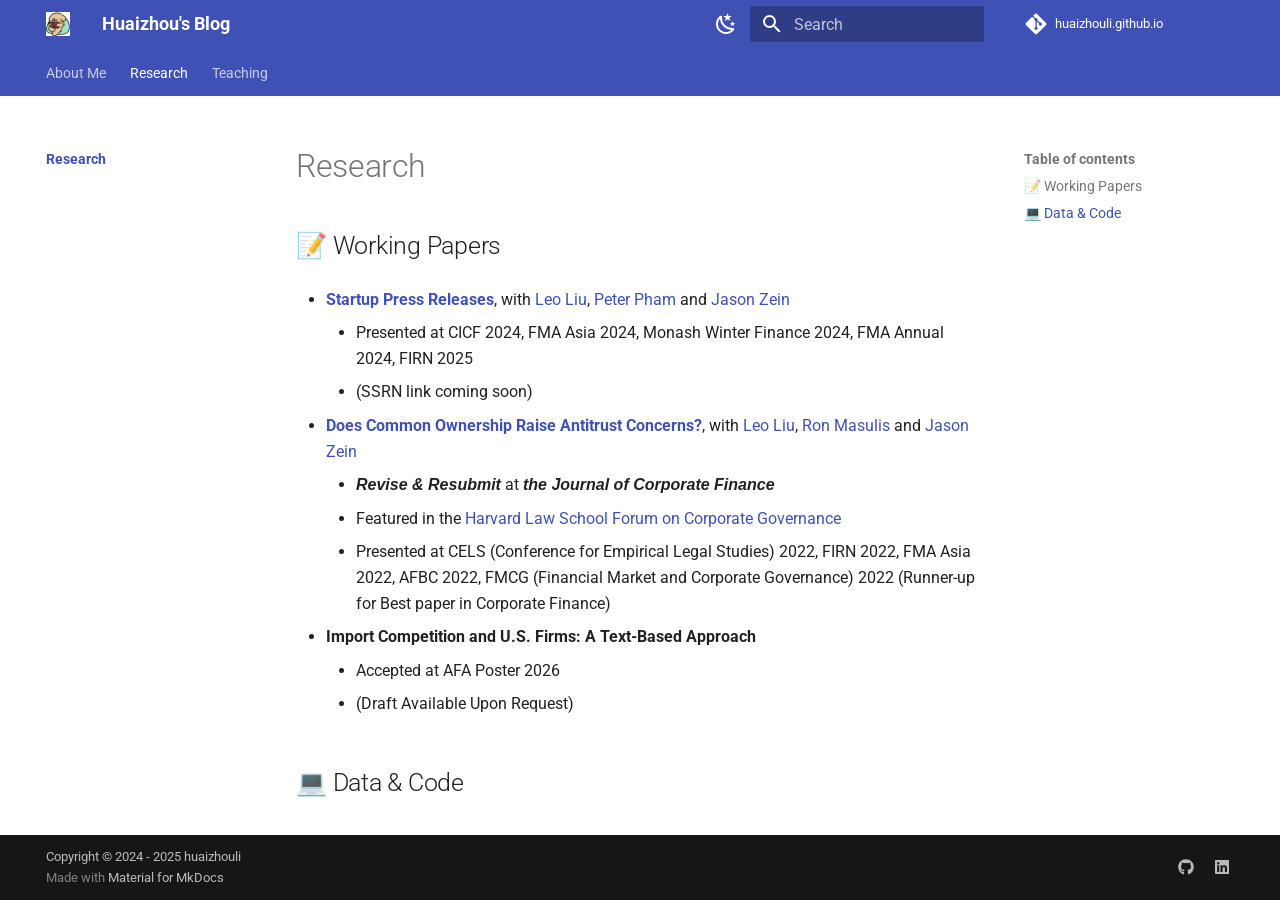
==== commit e050fb73: "Deployed 566f225 with MkDocs version: 1.6.1" ====
--- a/research/index.html
+++ b/research/index.html
@@ -20,7 +20,7 @@
       
       
       <link rel="icon" href="../images/Favicon.png">
-      <meta name="generator" content="mkdocs-1.6.1, mkdocs-material-9.6.16">
+      <meta name="generator" content="mkdocs-1.6.1, mkdocs-material-9.6.19">
     
     
       
@@ -540,22 +540,24 @@
 <h2 id="working-papers">📝 Working Papers<a class="headerlink" href="#working-papers" title="Permanent link">&para;</a></h2>
 <ul>
 <li>
+<p><a href="https://www.dropbox.com/scl/fi/718hh9p7cngcd8izkwu8a/main.pdf?rlkey=gdleuhzts0g7iaggxsk9efte0&amp;st=14bcrcd3&amp;dl=0"><strong>Startup Press Releases</strong></a>, with <a href="https://leoliu0.github.io/">Leo Liu</a>, <a href="https://sites.google.com/view/peterkienpham/home">Peter Pham</a> and <a href="https://www.jasonzein.com/">Jason Zein</a></p>
+<ul>
+<li>Presented at CICF 2024, FMA Asia 2024, Monash Winter Finance 2024, FMA Annual 2024, FIRN 2025</li>
+<li>(SSRN link coming soon)</li>
+</ul>
+</li>
+<li>
 <p><a href="https://papers.ssrn.com/sol3/papers.cfm?abstract_id=4972463"><strong>Does Common Ownership Raise Antitrust Concerns?</strong></a>, with <a href="https://leoliu0.github.io/">Leo Liu</a>, <a href="https://sites.google.com/site/ronmasulis">Ron Masulis</a> and <a href="https://www.jasonzein.com/">Jason Zein</a></p>
 <ul>
+<li><strong><em>Revise &amp; Resubmit</em></strong> at <strong><em>the Journal of Corporate Finance</em></strong></li>
 <li>Featured in the <a href="https://corpgov.law.harvard.edu/2025/01/06/does-common-ownership-raise-antitrust-concerns/">Harvard Law School Forum on Corporate Governance</a></li>
 <li>Presented at  CELS (Conference for Empirical Legal Studies) 2022, FIRN 2022, FMA Asia 2022,  AFBC 2022, FMCG (Financial Market and Corporate Governance) 2022 (Runner-up for Best paper in Corporate Finance)</li>
 </ul>
 </li>
 <li>
-<p><strong>Startup Press Releases</strong>, with <a href="https://leoliu0.github.io/">Leo Liu</a>, <a href="https://sites.google.com/view/peterkienpham/home">Peter Pham</a> and <a href="https://www.jasonzein.com/">Jason Zein</a></p>
-<ul>
-<li>Presented at CICF 2024, FMA Asia 2024, FIRN 2025</li>
-<li>(SSRN link coming soon)</li>
-</ul>
-</li>
-<li>
 <p><strong>Import Competition and U.S. Firms: A Text-Based Approach</strong></p>
 <ul>
+<li>Accepted at AFA Poster 2026    </li>
 <li>(Draft Available Upon Request)</li>
 </ul>
 </li>
@@ -607,7 +609,8 @@
   
 </div>
       
-        <div class="md-social">
+        
+<div class="md-social">
   
     
     
@@ -645,10 +648,10 @@
     
     
       
-      <script id="__config" type="application/json">{"base": "..", "features": ["navigation.tabs", "search.suggest", "search.highlight", "search.share", "navigation.top", "navigation.indexes"], "search": "../assets/javascripts/workers/search.d50fe291.min.js", "tags": null, "translations": {"clipboard.copied": "Copied to clipboard", "clipboard.copy": "Copy to clipboard", "search.result.more.one": "1 more on this page", "search.result.more.other": "# more on this page", "search.result.none": "No matching documents", "search.result.one": "1 matching document", "search.result.other": "# matching documents", "search.result.placeholder": "Type to start searching", "search.result.term.missing": "Missing", "select.version": "Select version"}, "version": null}</script>
-    
-    
-      <script src="../assets/javascripts/bundle.50899def.min.js"></script>
+      <script id="__config" type="application/json">{"base": "..", "features": ["navigation.tabs", "search.suggest", "search.highlight", "search.share", "navigation.top", "navigation.indexes"], "search": "../assets/javascripts/workers/search.973d3a69.min.js", "tags": null, "translations": {"clipboard.copied": "Copied to clipboard", "clipboard.copy": "Copy to clipboard", "search.result.more.one": "1 more on this page", "search.result.more.other": "# more on this page", "search.result.none": "No matching documents", "search.result.one": "1 matching document", "search.result.other": "# matching documents", "search.result.placeholder": "Type to start searching", "search.result.term.missing": "Missing", "select.version": "Select version"}, "version": null}</script>
+    
+    
+      <script src="../assets/javascripts/bundle.92b07e13.min.js"></script>
       
     
   </body>
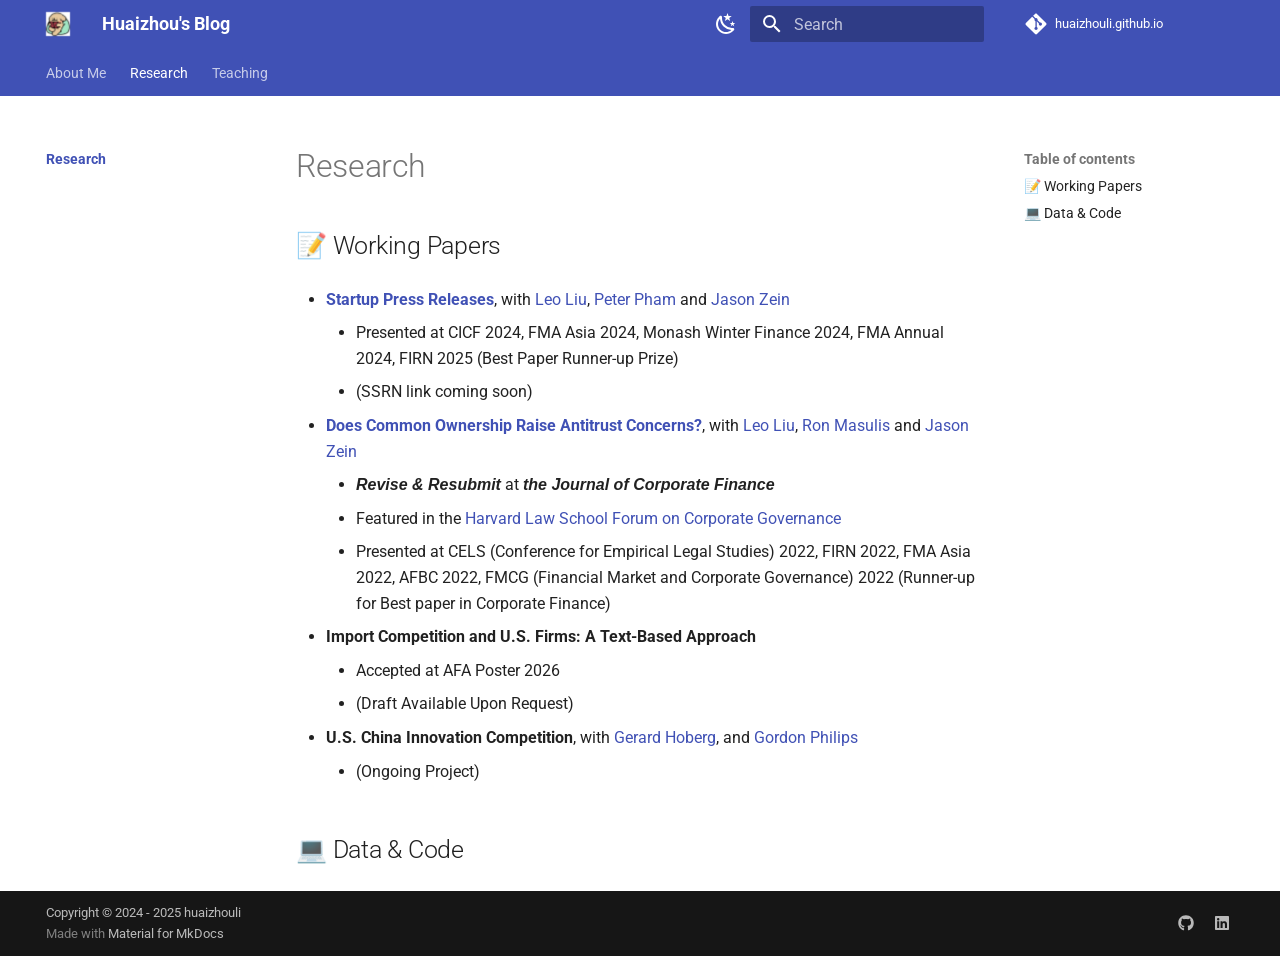
==== commit 5e68ed20: "Deployed e1c5490 with MkDocs version: 1.6.1" ====
--- a/research/index.html
+++ b/research/index.html
@@ -19,8 +19,11 @@
         <link rel="next" href="../teaching/">
       
       
+        
+      
+      
       <link rel="icon" href="../images/Favicon.png">
-      <meta name="generator" content="mkdocs-1.6.1, mkdocs-material-9.6.19">
+      <meta name="generator" content="mkdocs-1.6.1, mkdocs-material-9.7.0">
     
     
       
@@ -28,10 +31,10 @@
       
     
     
-      <link rel="stylesheet" href="../assets/stylesheets/main.7e37652d.min.css">
-      
-        
-        <link rel="stylesheet" href="../assets/stylesheets/palette.06af60db.min.css">
+      <link rel="stylesheet" href="../assets/stylesheets/main.618322db.min.css">
+      
+        
+        <link rel="stylesheet" href="../assets/stylesheets/palette.ab4e12ef.min.css">
       
       
 
@@ -54,7 +57,6 @@
     
       
 
-    
     
     
   </head>
@@ -199,7 +201,7 @@
         <a href="https://github.com/huaizhouli/huaizhouli.github.io" title="Go to repository" class="md-source" data-md-component="source">
   <div class="md-source__icon md-icon">
     
-    <svg xmlns="http://www.w3.org/2000/svg" viewBox="0 0 448 512"><!--! Font Awesome Free 7.0.0 by @fontawesome - https://fontawesome.com License - https://fontawesome.com/license/free (Icons: CC BY 4.0, Fonts: SIL OFL 1.1, Code: MIT License) Copyright 2025 Fonticons, Inc.--><path fill="currentColor" d="M439.6 236.1 244 40.5c-5.4-5.5-12.8-8.5-20.4-8.5s-15 3-20.4 8.4L162.5 81l51.5 51.5c27.1-9.1 52.7 16.8 43.4 43.7l49.7 49.7c34.2-11.8 61.2 31 35.5 56.7-26.5 26.5-70.2-2.9-56-37.3L240.3 199v121.9c25.3 12.5 22.3 41.8 9.1 55-6.4 6.4-15.2 10.1-24.3 10.1s-17.8-3.6-24.3-10.1c-17.6-17.6-11.1-46.9 11.2-56v-123c-20.8-8.5-24.6-30.7-18.6-45L142.6 101 8.5 235.1C3 240.6 0 247.9 0 255.5s3 15 8.5 20.4l195.6 195.7c5.4 5.4 12.7 8.4 20.4 8.4s15-3 20.4-8.4l194.7-194.7c5.4-5.4 8.4-12.8 8.4-20.4s-3-15-8.4-20.4"/></svg>
+    <svg xmlns="http://www.w3.org/2000/svg" viewBox="0 0 448 512"><!--! Font Awesome Free 7.1.0 by @fontawesome - https://fontawesome.com License - https://fontawesome.com/license/free (Icons: CC BY 4.0, Fonts: SIL OFL 1.1, Code: MIT License) Copyright 2025 Fonticons, Inc.--><path d="M439.6 236.1 244 40.5c-5.4-5.5-12.8-8.5-20.4-8.5s-15 3-20.4 8.4L162.5 81l51.5 51.5c27.1-9.1 52.7 16.8 43.4 43.7l49.7 49.7c34.2-11.8 61.2 31 35.5 56.7-26.5 26.5-70.2-2.9-56-37.3L240.3 199v121.9c25.3 12.5 22.3 41.8 9.1 55-6.4 6.4-15.2 10.1-24.3 10.1s-17.8-3.6-24.3-10.1c-17.6-17.6-11.1-46.9 11.2-56v-123c-20.8-8.5-24.6-30.7-18.6-45L142.6 101 8.5 235.1C3 240.6 0 247.9 0 255.5s3 15 8.5 20.4l195.6 195.7c5.4 5.4 12.7 8.4 20.4 8.4s15-3 20.4-8.4l194.7-194.7c5.4-5.4 8.4-12.8 8.4-20.4s-3-15-8.4-20.4"/></svg>
   </div>
   <div class="md-source__repository">
     huaizhouli.github.io
@@ -320,7 +322,7 @@
       <a href="https://github.com/huaizhouli/huaizhouli.github.io" title="Go to repository" class="md-source" data-md-component="source">
   <div class="md-source__icon md-icon">
     
-    <svg xmlns="http://www.w3.org/2000/svg" viewBox="0 0 448 512"><!--! Font Awesome Free 7.0.0 by @fontawesome - https://fontawesome.com License - https://fontawesome.com/license/free (Icons: CC BY 4.0, Fonts: SIL OFL 1.1, Code: MIT License) Copyright 2025 Fonticons, Inc.--><path fill="currentColor" d="M439.6 236.1 244 40.5c-5.4-5.5-12.8-8.5-20.4-8.5s-15 3-20.4 8.4L162.5 81l51.5 51.5c27.1-9.1 52.7 16.8 43.4 43.7l49.7 49.7c34.2-11.8 61.2 31 35.5 56.7-26.5 26.5-70.2-2.9-56-37.3L240.3 199v121.9c25.3 12.5 22.3 41.8 9.1 55-6.4 6.4-15.2 10.1-24.3 10.1s-17.8-3.6-24.3-10.1c-17.6-17.6-11.1-46.9 11.2-56v-123c-20.8-8.5-24.6-30.7-18.6-45L142.6 101 8.5 235.1C3 240.6 0 247.9 0 255.5s3 15 8.5 20.4l195.6 195.7c5.4 5.4 12.7 8.4 20.4 8.4s15-3 20.4-8.4l194.7-194.7c5.4-5.4 8.4-12.8 8.4-20.4s-3-15-8.4-20.4"/></svg>
+    <svg xmlns="http://www.w3.org/2000/svg" viewBox="0 0 448 512"><!--! Font Awesome Free 7.1.0 by @fontawesome - https://fontawesome.com License - https://fontawesome.com/license/free (Icons: CC BY 4.0, Fonts: SIL OFL 1.1, Code: MIT License) Copyright 2025 Fonticons, Inc.--><path d="M439.6 236.1 244 40.5c-5.4-5.5-12.8-8.5-20.4-8.5s-15 3-20.4 8.4L162.5 81l51.5 51.5c27.1-9.1 52.7 16.8 43.4 43.7l49.7 49.7c34.2-11.8 61.2 31 35.5 56.7-26.5 26.5-70.2-2.9-56-37.3L240.3 199v121.9c25.3 12.5 22.3 41.8 9.1 55-6.4 6.4-15.2 10.1-24.3 10.1s-17.8-3.6-24.3-10.1c-17.6-17.6-11.1-46.9 11.2-56v-123c-20.8-8.5-24.6-30.7-18.6-45L142.6 101 8.5 235.1C3 240.6 0 247.9 0 255.5s3 15 8.5 20.4l195.6 195.7c5.4 5.4 12.7 8.4 20.4 8.4s15-3 20.4-8.4l194.7-194.7c5.4-5.4 8.4-12.8 8.4-20.4s-3-15-8.4-20.4"/></svg>
   </div>
   <div class="md-source__repository">
     huaizhouli.github.io
@@ -342,9 +344,14 @@
   
   
   <span class="md-ellipsis">
+    
+  
     About Me
+  
+
     
   </span>
+  
   
 
       </a>
@@ -390,9 +397,14 @@
   
   
   <span class="md-ellipsis">
+    
+  
     Research
+  
+
     
   </span>
+  
   
 
             </a>
@@ -402,7 +414,11 @@
         <nav class="md-nav" data-md-level="1" aria-labelledby="__nav_2_label" aria-expanded="true">
           <label class="md-nav__title" for="__nav_2">
             <span class="md-nav__icon md-icon"></span>
-            Research
+            
+  
+    Research
+  
+
           </label>
           <ul class="md-nav__list" data-md-scrollfix>
             
@@ -448,9 +464,14 @@
   
   
   <span class="md-ellipsis">
+    
+  
     Teaching
+  
+
     
   </span>
+  
   
 
             </a>
@@ -460,7 +481,11 @@
         <nav class="md-nav" data-md-level="1" aria-labelledby="__nav_3_label" aria-expanded="false">
           <label class="md-nav__title" for="__nav_3">
             <span class="md-nav__icon md-icon"></span>
-            Teaching
+            
+  
+    Teaching
+  
+
           </label>
           <ul class="md-nav__list" data-md-scrollfix>
             
@@ -502,7 +527,9 @@
         <li class="md-nav__item">
   <a href="#working-papers" class="md-nav__link">
     <span class="md-ellipsis">
-      📝 Working Papers
+      
+        📝 Working Papers
+      
     </span>
   </a>
   
@@ -511,7 +538,9 @@
         <li class="md-nav__item">
   <a href="#data-code" class="md-nav__link">
     <span class="md-ellipsis">
-      💻 Data &amp; Code
+      
+        💻 Data &amp; Code
+      
     </span>
   </a>
   
@@ -527,6 +556,7 @@
           
           
             <div class="md-content" data-md-component="content">
+              
               <article class="md-content__inner md-typeset">
                 
                   
@@ -542,7 +572,7 @@
 <li>
 <p><a href="https://www.dropbox.com/scl/fi/718hh9p7cngcd8izkwu8a/main.pdf?rlkey=gdleuhzts0g7iaggxsk9efte0&amp;st=14bcrcd3&amp;dl=0"><strong>Startup Press Releases</strong></a>, with <a href="https://leoliu0.github.io/">Leo Liu</a>, <a href="https://sites.google.com/view/peterkienpham/home">Peter Pham</a> and <a href="https://www.jasonzein.com/">Jason Zein</a></p>
 <ul>
-<li>Presented at CICF 2024, FMA Asia 2024, Monash Winter Finance 2024, FMA Annual 2024, FIRN 2025</li>
+<li>Presented at CICF 2024, FMA Asia 2024, Monash Winter Finance 2024, FMA Annual 2024, FIRN 2025 (Best Paper Runner-up Prize)</li>
 <li>(SSRN link coming soon)</li>
 </ul>
 </li>
@@ -561,6 +591,12 @@
 <li>(Draft Available Upon Request)</li>
 </ul>
 </li>
+<li>
+<p><strong>U.S. China Innovation Competition</strong>, with <a href="https://faculty.marshall.usc.edu/Gerard-Hoberg/">Gerard Hoberg</a>, and <a href="https://faculty.tuck.dartmouth.edu/gordon-phillips/">Gordon Philips</a></p>
+<ul>
+<li>(Ongoing Project)</li>
+</ul>
+</li>
 </ul>
 <h2 id="data-code">💻 Data &amp; Code<a class="headerlink" href="#data-code" title="Permanent link">&para;</a></h2>
 
@@ -620,7 +656,7 @@
       
     
     <a href="https://github.com/huaizhouli" target="_blank" rel="noopener" title="github.com" class="md-social__link">
-      <svg xmlns="http://www.w3.org/2000/svg" viewBox="0 0 512 512"><!--! Font Awesome Free 7.0.0 by @fontawesome - https://fontawesome.com License - https://fontawesome.com/license/free (Icons: CC BY 4.0, Fonts: SIL OFL 1.1, Code: MIT License) Copyright 2025 Fonticons, Inc.--><path fill="currentColor" d="M173.9 397.4c0 2-2.3 3.6-5.2 3.6-3.3.3-5.6-1.3-5.6-3.6 0-2 2.3-3.6 5.2-3.6 3-.3 5.6 1.3 5.6 3.6m-31.1-4.5c-.7 2 1.3 4.3 4.3 4.9 2.6 1 5.6 0 6.2-2s-1.3-4.3-4.3-5.2c-2.6-.7-5.5.3-6.2 2.3m44.2-1.7c-2.9.7-4.9 2.6-4.6 4.9.3 2 2.9 3.3 5.9 2.6 2.9-.7 4.9-2.6 4.6-4.6-.3-1.9-3-3.2-5.9-2.9M252.8 8C114.1 8 8 113.3 8 252c0 110.9 69.8 205.8 169.5 239.2 12.8 2.3 17.3-5.6 17.3-12.1 0-6.2-.3-40.4-.3-61.4 0 0-70 15-84.7-29.8 0 0-11.4-29.1-27.8-36.6 0 0-22.9-15.7 1.6-15.4 0 0 24.9 2 38.6 25.8 21.9 38.6 58.6 27.5 72.9 20.9 2.3-16 8.8-27.1 16-33.7-55.9-6.2-112.3-14.3-112.3-110.5 0-27.5 7.6-41.3 23.6-58.9-2.6-6.5-11.1-33.3 2.6-67.9 20.9-6.5 69 27 69 27 20-5.6 41.5-8.5 62.8-8.5s42.8 2.9 62.8 8.5c0 0 48.1-33.6 69-27 13.7 34.7 5.2 61.4 2.6 67.9 16 17.7 25.8 31.5 25.8 58.9 0 96.5-58.9 104.2-114.8 110.5 9.2 7.9 17 22.9 17 46.4 0 33.7-.3 75.4-.3 83.6 0 6.5 4.6 14.4 17.3 12.1C436.2 457.8 504 362.9 504 252 504 113.3 391.5 8 252.8 8M105.2 352.9c-1.3 1-1 3.3.7 5.2 1.6 1.6 3.9 2.3 5.2 1 1.3-1 1-3.3-.7-5.2-1.6-1.6-3.9-2.3-5.2-1m-10.8-8.1c-.7 1.3.3 2.9 2.3 3.9 1.6 1 3.6.7 4.3-.7.7-1.3-.3-2.9-2.3-3.9-2-.6-3.6-.3-4.3.7m32.4 35.6c-1.6 1.3-1 4.3 1.3 6.2 2.3 2.3 5.2 2.6 6.5 1 1.3-1.3.7-4.3-1.3-6.2-2.2-2.3-5.2-2.6-6.5-1m-11.4-14.7c-1.6 1-1.6 3.6 0 5.9s4.3 3.3 5.6 2.3c1.6-1.3 1.6-3.9 0-6.2-1.4-2.3-4-3.3-5.6-2"/></svg>
+      <svg xmlns="http://www.w3.org/2000/svg" viewBox="0 0 512 512"><!--! Font Awesome Free 7.1.0 by @fontawesome - https://fontawesome.com License - https://fontawesome.com/license/free (Icons: CC BY 4.0, Fonts: SIL OFL 1.1, Code: MIT License) Copyright 2025 Fonticons, Inc.--><path d="M173.9 397.4c0 2-2.3 3.6-5.2 3.6-3.3.3-5.6-1.3-5.6-3.6 0-2 2.3-3.6 5.2-3.6 3-.3 5.6 1.3 5.6 3.6m-31.1-4.5c-.7 2 1.3 4.3 4.3 4.9 2.6 1 5.6 0 6.2-2s-1.3-4.3-4.3-5.2c-2.6-.7-5.5.3-6.2 2.3m44.2-1.7c-2.9.7-4.9 2.6-4.6 4.9.3 2 2.9 3.3 5.9 2.6 2.9-.7 4.9-2.6 4.6-4.6-.3-1.9-3-3.2-5.9-2.9M252.8 8C114.1 8 8 113.3 8 252c0 110.9 69.8 205.8 169.5 239.2 12.8 2.3 17.3-5.6 17.3-12.1 0-6.2-.3-40.4-.3-61.4 0 0-70 15-84.7-29.8 0 0-11.4-29.1-27.8-36.6 0 0-22.9-15.7 1.6-15.4 0 0 24.9 2 38.6 25.8 21.9 38.6 58.6 27.5 72.9 20.9 2.3-16 8.8-27.1 16-33.7-55.9-6.2-112.3-14.3-112.3-110.5 0-27.5 7.6-41.3 23.6-58.9-2.6-6.5-11.1-33.3 2.6-67.9 20.9-6.5 69 27 69 27 20-5.6 41.5-8.5 62.8-8.5s42.8 2.9 62.8 8.5c0 0 48.1-33.6 69-27 13.7 34.7 5.2 61.4 2.6 67.9 16 17.7 25.8 31.5 25.8 58.9 0 96.5-58.9 104.2-114.8 110.5 9.2 7.9 17 22.9 17 46.4 0 33.7-.3 75.4-.3 83.6 0 6.5 4.6 14.4 17.3 12.1C436.2 457.8 504 362.9 504 252 504 113.3 391.5 8 252.8 8M105.2 352.9c-1.3 1-1 3.3.7 5.2 1.6 1.6 3.9 2.3 5.2 1 1.3-1 1-3.3-.7-5.2-1.6-1.6-3.9-2.3-5.2-1m-10.8-8.1c-.7 1.3.3 2.9 2.3 3.9 1.6 1 3.6.7 4.3-.7.7-1.3-.3-2.9-2.3-3.9-2-.6-3.6-.3-4.3.7m32.4 35.6c-1.6 1.3-1 4.3 1.3 6.2 2.3 2.3 5.2 2.6 6.5 1 1.3-1.3.7-4.3-1.3-6.2-2.2-2.3-5.2-2.6-6.5-1m-11.4-14.7c-1.6 1-1.6 3.6 0 5.9s4.3 3.3 5.6 2.3c1.6-1.3 1.6-3.9 0-6.2-1.4-2.3-4-3.3-5.6-2"/></svg>
     </a>
   
     
@@ -631,7 +667,7 @@
       
     
     <a href="https://www.linkedin.com/in/huaizhou-will-li-a83990144/" target="_blank" rel="noopener" title="www.linkedin.com" class="md-social__link">
-      <svg xmlns="http://www.w3.org/2000/svg" viewBox="0 0 448 512"><!--! Font Awesome Free 7.0.0 by @fontawesome - https://fontawesome.com License - https://fontawesome.com/license/free (Icons: CC BY 4.0, Fonts: SIL OFL 1.1, Code: MIT License) Copyright 2025 Fonticons, Inc.--><path fill="currentColor" d="M416 32H31.9C14.3 32 0 46.5 0 64.3v383.4C0 465.5 14.3 480 31.9 480H416c17.6 0 32-14.5 32-32.3V64.3c0-17.8-14.4-32.3-32-32.3M135.4 416H69V202.2h66.5V416zM102.2 96a38.5 38.5 0 1 1 0 77 38.5 38.5 0 1 1 0-77m282.1 320h-66.4V312c0-24.8-.5-56.7-34.5-56.7-34.6 0-39.9 27-39.9 54.9V416h-66.4V202.2h63.7v29.2h.9c8.9-16.8 30.6-34.5 62.9-34.5 67.2 0 79.7 44.3 79.7 101.9z"/></svg>
+      <svg xmlns="http://www.w3.org/2000/svg" viewBox="0 0 448 512"><!--! Font Awesome Free 7.1.0 by @fontawesome - https://fontawesome.com License - https://fontawesome.com/license/free (Icons: CC BY 4.0, Fonts: SIL OFL 1.1, Code: MIT License) Copyright 2025 Fonticons, Inc.--><path d="M416 32H31.9C14.3 32 0 46.5 0 64.3v383.4C0 465.5 14.3 480 31.9 480H416c17.6 0 32-14.5 32-32.3V64.3c0-17.8-14.4-32.3-32-32.3M135.4 416H69V202.2h66.5V416zM102.2 96a38.5 38.5 0 1 1 0 77 38.5 38.5 0 1 1 0-77m282.1 320h-66.4V312c0-24.8-.5-56.7-34.5-56.7-34.6 0-39.9 27-39.9 54.9V416h-66.4V202.2h63.7v29.2h.9c8.9-16.8 30.6-34.5 62.9-34.5 67.2 0 79.7 44.3 79.7 101.9z"/></svg>
     </a>
   
 </div>
@@ -648,10 +684,11 @@
     
     
       
-      <script id="__config" type="application/json">{"base": "..", "features": ["navigation.tabs", "search.suggest", "search.highlight", "search.share", "navigation.top", "navigation.indexes"], "search": "../assets/javascripts/workers/search.973d3a69.min.js", "tags": null, "translations": {"clipboard.copied": "Copied to clipboard", "clipboard.copy": "Copy to clipboard", "search.result.more.one": "1 more on this page", "search.result.more.other": "# more on this page", "search.result.none": "No matching documents", "search.result.one": "1 matching document", "search.result.other": "# matching documents", "search.result.placeholder": "Type to start searching", "search.result.term.missing": "Missing", "select.version": "Select version"}, "version": null}</script>
-    
-    
-      <script src="../assets/javascripts/bundle.92b07e13.min.js"></script>
+      
+      <script id="__config" type="application/json">{"annotate": null, "base": "..", "features": ["navigation.tabs", "search.suggest", "search.highlight", "search.share", "navigation.top", "navigation.indexes"], "search": "../assets/javascripts/workers/search.7a47a382.min.js", "tags": null, "translations": {"clipboard.copied": "Copied to clipboard", "clipboard.copy": "Copy to clipboard", "search.result.more.one": "1 more on this page", "search.result.more.other": "# more on this page", "search.result.none": "No matching documents", "search.result.one": "1 matching document", "search.result.other": "# matching documents", "search.result.placeholder": "Type to start searching", "search.result.term.missing": "Missing", "select.version": "Select version"}, "version": null}</script>
+    
+    
+      <script src="../assets/javascripts/bundle.e71a0d61.min.js"></script>
       
     
   </body>
--- a/assets/stylesheets/main.618322db.min.css
+++ b/assets/stylesheets/main.618322db.min.css
@@ -0,0 +1 @@
+@charset "UTF-8";html{-webkit-text-size-adjust:none;-moz-text-size-adjust:none;text-size-adjust:none;box-sizing:border-box}*,:after,:before{box-sizing:inherit}@media (prefers-reduced-motion){*,:after,:before{transition:none!important}}body{margin:0}a,button,input,label{-webkit-tap-highlight-color:transparent}a{color:inherit;text-decoration:none}hr{border:0;box-sizing:initial;display:block;height:.05rem;overflow:visible;padding:0}small{font-size:80%}sub,sup{line-height:1em}img{border-style:none}table{border-collapse:initial;border-spacing:0}td,th{font-weight:400;vertical-align:top}button{background:#0000;border:0;font-family:inherit;font-size:inherit;margin:0;padding:0}input{border:0;outline:none}:root{--md-primary-fg-color:#4051b5;--md-primary-fg-color--light:#5d6cc0;--md-primary-fg-color--dark:#303fa1;--md-primary-bg-color:#fff;--md-primary-bg-color--light:#ffffffb3;--md-accent-fg-color:#526cfe;--md-accent-fg-color--transparent:#526cfe1a;--md-accent-bg-color:#fff;--md-accent-bg-color--light:#ffffffb3}[data-md-color-scheme=default]{color-scheme:light}[data-md-color-scheme=default] img[src$="#gh-dark-mode-only"],[data-md-color-scheme=default] img[src$="#only-dark"]{display:none}:root,[data-md-color-scheme=default]{--md-hue:225deg;--md-default-fg-color:#000000de;--md-default-fg-color--light:#0000008a;--md-default-fg-color--lighter:#00000052;--md-default-fg-color--lightest:#00000012;--md-default-bg-color:#fff;--md-default-bg-color--light:#ffffffb3;--md-default-bg-color--lighter:#ffffff4d;--md-default-bg-color--lightest:#ffffff1f;--md-code-fg-color:#36464e;--md-code-bg-color:#f5f5f5;--md-code-bg-color--light:#f5f5f5b3;--md-code-bg-color--lighter:#f5f5f54d;--md-code-hl-color:#4287ff;--md-code-hl-color--light:#4287ff1a;--md-code-hl-number-color:#d52a2a;--md-code-hl-special-color:#db1457;--md-code-hl-function-color:#a846b9;--md-code-hl-constant-color:#6e59d9;--md-code-hl-keyword-color:#3f6ec6;--md-code-hl-string-color:#1c7d4d;--md-code-hl-name-color:var(--md-code-fg-color);--md-code-hl-operator-color:var(--md-default-fg-color--light);--md-code-hl-punctuation-color:var(--md-default-fg-color--light);--md-code-hl-comment-color:var(--md-default-fg-color--light);--md-code-hl-generic-color:var(--md-default-fg-color--light);--md-code-hl-variable-color:var(--md-default-fg-color--light);--md-typeset-color:var(--md-default-fg-color);--md-typeset-a-color:var(--md-primary-fg-color);--md-typeset-del-color:#f5503d26;--md-typeset-ins-color:#0bd57026;--md-typeset-kbd-color:#fafafa;--md-typeset-kbd-accent-color:#fff;--md-typeset-kbd-border-color:#b8b8b8;--md-typeset-mark-color:#ffff0080;--md-typeset-table-color:#0000001f;--md-typeset-table-color--light:rgba(0,0,0,.035);--md-admonition-fg-color:var(--md-default-fg-color);--md-admonition-bg-color:var(--md-default-bg-color);--md-warning-fg-color:#000000de;--md-warning-bg-color:#ff9;--md-footer-fg-color:#fff;--md-footer-fg-color--light:#ffffffb3;--md-footer-fg-color--lighter:#ffffff73;--md-footer-bg-color:#000000de;--md-footer-bg-color--dark:#00000052;--md-shadow-z1:0 0.2rem 0.5rem #0000000d,0 0 0.05rem #0000001a;--md-shadow-z2:0 0.2rem 0.5rem #0000001a,0 0 0.05rem #00000040;--md-shadow-z3:0 0.2rem 0.5rem #0003,0 0 0.05rem #00000059}.md-icon svg{fill:currentcolor;display:block;height:1.2rem;width:1.2rem}body{-webkit-font-smoothing:antialiased;-moz-osx-font-smoothing:grayscale;--md-text-font-family:var(--md-text-font,_),-apple-system,BlinkMacSystemFont,Helvetica,Arial,sans-serif;--md-code-font-family:var(--md-code-font,_),SFMono-Regular,Consolas,Menlo,monospace}aside,body,input{font-feature-settings:"kern","liga";color:var(--md-typeset-color);font-family:var(--md-text-font-family)}code,kbd,pre{font-feature-settings:"kern";font-family:var(--md-code-font-family)}:root{--md-typeset-table-sort-icon:url('data:image/svg+xml;charset=utf-8,<svg xmlns="http://www.w3.org/2000/svg" viewBox="0 0 24 24"><path d="m18 21-4-4h3V7h-3l4-4 4 4h-3v10h3M2 19v-2h10v2M2 13v-2h7v2M2 7V5h4v2z"/></svg>');--md-typeset-table-sort-icon--asc:url('data:image/svg+xml;charset=utf-8,<svg xmlns="http://www.w3.org/2000/svg" viewBox="0 0 24 24"><path d="M19 17h3l-4 4-4-4h3V3h2M2 17h10v2H2M6 5v2H2V5m0 6h7v2H2z"/></svg>');--md-typeset-table-sort-icon--desc:url('data:image/svg+xml;charset=utf-8,<svg xmlns="http://www.w3.org/2000/svg" viewBox="0 0 24 24"><path d="M19 7h3l-4-4-4 4h3v14h2M2 17h10v2H2M6 5v2H2V5m0 6h7v2H2z"/></svg>')}.md-typeset{-webkit-print-color-adjust:exact;color-adjust:exact;font-size:.8rem;line-height:1.6;overflow-wrap:break-word}@media print{.md-typeset{font-size:.68rem}}.md-typeset blockquote,.md-typeset dl,.md-typeset figure,.md-typeset ol,.md-typeset pre,.md-typeset ul{margin-bottom:1em;margin-top:1em}.md-typeset h1{color:var(--md-default-fg-color--light);font-size:2em;line-height:1.3;margin:0 0 1.25em}.md-typeset h1,.md-typeset h2{font-weight:300;letter-spacing:-.01em}.md-typeset h2{font-size:1.5625em;line-height:1.4;margin:1.6em 0 .64em}.md-typeset h3{font-size:1.25em;font-weight:400;letter-spacing:-.01em;line-height:1.5;margin:1.6em 0 .8em}.md-typeset h2+h3{margin-top:.8em}.md-typeset h4{font-weight:700;letter-spacing:-.01em;margin:1em 0}.md-typeset h5,.md-typeset h6{color:var(--md-default-fg-color--light);font-size:.8em;font-weight:700;letter-spacing:-.01em;margin:1.25em 0}.md-typeset h5{text-transform:uppercase}.md-typeset h5 code{text-transform:none}.md-typeset hr{border-bottom:.05rem solid var(--md-default-fg-color--lightest);display:flow-root;margin:1.5em 0}.md-typeset a{color:var(--md-typeset-a-color);word-break:break-word}.md-typeset a,.md-typeset a:before{transition:color 125ms}.md-typeset a:focus,.md-typeset a:hover{color:var(--md-accent-fg-color)}.md-typeset a:focus code,.md-typeset a:hover code{background-color:var(--md-accent-fg-color--transparent);color:var(--md-accent-fg-color)}.md-typeset a code{color:var(--md-typeset-a-color)}.md-typeset a.focus-visible{outline-color:var(--md-accent-fg-color);outline-offset:.2rem}.md-typeset code,.md-typeset kbd,.md-typeset pre{color:var(--md-code-fg-color);direction:ltr;font-variant-ligatures:none;transition:background-color 125ms}@media print{.md-typeset code,.md-typeset kbd,.md-typeset pre{white-space:pre-wrap}}.md-typeset code{background-color:var(--md-code-bg-color);border-radius:.1rem;-webkit-box-decoration-break:clone;box-decoration-break:clone;font-size:.85em;padding:0 .2941176471em;transition:color 125ms,background-color 125ms;word-break:break-word}.md-typeset code:not(.focus-visible){-webkit-tap-highlight-color:transparent;outline:none}.md-typeset pre{display:flow-root;line-height:1.4;position:relative}.md-typeset pre>code{-webkit-box-decoration-break:slice;box-decoration-break:slice;box-shadow:none;display:block;margin:0;outline-color:var(--md-accent-fg-color);overflow:auto;padding:.7720588235em 1.1764705882em;scrollbar-color:var(--md-default-fg-color--lighter) #0000;scrollbar-width:thin;touch-action:auto;word-break:normal}.md-typeset pre>code:hover{scrollbar-color:var(--md-accent-fg-color) #0000}.md-typeset pre>code::-webkit-scrollbar{height:.2rem;width:.2rem}.md-typeset pre>code::-webkit-scrollbar-thumb{background-color:var(--md-default-fg-color--lighter)}.md-typeset pre>code::-webkit-scrollbar-thumb:hover{background-color:var(--md-accent-fg-color)}.md-typeset kbd{background-color:var(--md-typeset-kbd-color);border-radius:.1rem;box-shadow:0 .1rem 0 .05rem var(--md-typeset-kbd-border-color),0 .1rem 0 var(--md-typeset-kbd-border-color),0 -.1rem .2rem var(--md-typeset-kbd-accent-color) inset;color:var(--md-default-fg-color);display:inline-block;font-size:.75em;padding:0 .6666666667em;vertical-align:text-top;word-break:break-word}.md-typeset mark{background-color:var(--md-typeset-mark-color);-webkit-box-decoration-break:clone;box-decoration-break:clone;color:inherit;word-break:break-word}.md-typeset abbr{cursor:help;text-decoration:none}.md-typeset [data-preview],.md-typeset abbr{border-bottom:.05rem dotted var(--md-default-fg-color--light)}.md-typeset small{opacity:.75}[dir=ltr] .md-typeset sub,[dir=ltr] .md-typeset sup{margin-left:.078125em}[dir=rtl] .md-typeset sub,[dir=rtl] .md-typeset sup{margin-right:.078125em}[dir=ltr] .md-typeset blockquote{padding-left:.6rem}[dir=rtl] .md-typeset blockquote{padding-right:.6rem}[dir=ltr] .md-typeset blockquote{border-left:.2rem solid var(--md-default-fg-color--lighter)}[dir=rtl] .md-typeset blockquote{border-right:.2rem solid var(--md-default-fg-color--lighter)}.md-typeset blockquote{color:var(--md-default-fg-color--light);margin-left:0;margin-right:0}.md-typeset ul{list-style-type:disc}.md-typeset ul[type]{list-style-type:revert-layer}[dir=ltr] .md-typeset ol,[dir=ltr] .md-typeset ul{margin-left:.625em}[dir=rtl] .md-typeset ol,[dir=rtl] .md-typeset ul{margin-right:.625em}.md-typeset ol,.md-typeset ul{padding:0}.md-typeset ol:not([hidden]),.md-typeset ul:not([hidden]){display:flow-root}.md-typeset ol ol,.md-typeset ul ol{list-style-type:lower-alpha}.md-typeset ol ol ol,.md-typeset ul ol ol{list-style-type:lower-roman}.md-typeset ol ol ol ol,.md-typeset ul ol ol ol{list-style-type:upper-alpha}.md-typeset ol ol ol ol ol,.md-typeset ul ol ol ol ol{list-style-type:upper-roman}.md-typeset ol[type],.md-typeset ul[type]{list-style-type:revert-layer}[dir=ltr] .md-typeset ol li,[dir=ltr] .md-typeset ul li{margin-left:1.25em}[dir=rtl] .md-typeset ol li,[dir=rtl] .md-typeset ul li{margin-right:1.25em}.md-typeset ol li,.md-typeset ul li{margin-bottom:.5em}.md-typeset ol li blockquote,.md-typeset ol li p,.md-typeset ul li blockquote,.md-typeset ul li p{margin:.5em 0}.md-typeset ol li:last-child,.md-typeset ul li:last-child{margin-bottom:0}[dir=ltr] .md-typeset ol li ol,[dir=ltr] .md-typeset ol li ul,[dir=ltr] .md-typeset ul li ol,[dir=ltr] .md-typeset ul li ul{margin-left:.625em}[dir=rtl] .md-typeset ol li ol,[dir=rtl] .md-typeset ol li ul,[dir=rtl] .md-typeset ul li ol,[dir=rtl] .md-typeset ul li ul{margin-right:.625em}.md-typeset ol li ol,.md-typeset ol li ul,.md-typeset ul li ol,.md-typeset ul li ul{margin-bottom:.5em;margin-top:.5em}[dir=ltr] .md-typeset dd{margin-left:1.875em}[dir=rtl] .md-typeset dd{margin-right:1.875em}.md-typeset dd{margin-bottom:1.5em;margin-top:1em}.md-typeset img,.md-typeset svg,.md-typeset video{height:auto;max-width:100%}.md-typeset img[align=left]{margin:1em 1em 1em 0}.md-typeset img[align=right]{margin:1em 0 1em 1em}.md-typeset img[align]:only-child{margin-top:0}.md-typeset figure{display:flow-root;margin:1em auto;max-width:100%;text-align:center;width:fit-content}.md-typeset figure img{display:block;margin:0 auto}.md-typeset figcaption{font-style:italic;margin:1em auto;max-width:24rem}.md-typeset iframe{max-width:100%}.md-typeset table:not([class]){background-color:var(--md-default-bg-color);border:.05rem solid var(--md-typeset-table-color);border-radius:.1rem;display:inline-block;font-size:.64rem;max-width:100%;overflow:auto;touch-action:auto}@media print{.md-typeset table:not([class]){display:table}}.md-typeset table:not([class])+*{margin-top:1.5em}.md-typeset table:not([class]) td>:first-child,.md-typeset table:not([class]) th>:first-child{margin-top:0}.md-typeset table:not([class]) td>:last-child,.md-typeset table:not([class]) th>:last-child{margin-bottom:0}.md-typeset table:not([class]) td:not([align]),.md-typeset table:not([class]) th:not([align]){text-align:left}[dir=rtl] .md-typeset table:not([class]) td:not([align]),[dir=rtl] .md-typeset table:not([class]) th:not([align]){text-align:right}.md-typeset table:not([class]) th{font-weight:700;min-width:5rem;padding:.9375em 1.25em;vertical-align:top}.md-typeset table:not([class]) td{border-top:.05rem solid var(--md-typeset-table-color);padding:.9375em 1.25em;vertical-align:top}.md-typeset table:not([class]) tbody tr{transition:background-color 125ms}.md-typeset table:not([class]) tbody tr:hover{background-color:var(--md-typeset-table-color--light);box-shadow:0 .05rem 0 var(--md-default-bg-color) inset}.md-typeset table:not([class]) a{word-break:normal}.md-typeset table th[role=columnheader]{cursor:pointer}[dir=ltr] .md-typeset table th[role=columnheader]:after{margin-left:.5em}[dir=rtl] .md-typeset table th[role=columnheader]:after{margin-right:.5em}.md-typeset table th[role=columnheader]:after{content:"";display:inline-block;height:1.2em;-webkit-mask-image:var(--md-typeset-table-sort-icon);mask-image:var(--md-typeset-table-sort-icon);-webkit-mask-repeat:no-repeat;mask-repeat:no-repeat;-webkit-mask-size:contain;mask-size:contain;transition:background-color 125ms;vertical-align:text-bottom;width:1.2em}.md-typeset table th[role=columnheader]:hover:after{background-color:var(--md-default-fg-color--lighter)}.md-typeset table th[role=columnheader][aria-sort=ascending]:after{background-color:var(--md-default-fg-color--light);-webkit-mask-image:var(--md-typeset-table-sort-icon--asc);mask-image:var(--md-typeset-table-sort-icon--asc)}.md-typeset table th[role=columnheader][aria-sort=descending]:after{background-color:var(--md-default-fg-color--light);-webkit-mask-image:var(--md-typeset-table-sort-icon--desc);mask-image:var(--md-typeset-table-sort-icon--desc)}.md-typeset__scrollwrap{margin:1em -.8rem;overflow-x:auto;touch-action:auto}.md-typeset__table{display:inline-block;margin-bottom:.5em;padding:0 .8rem}@media print{.md-typeset__table{display:block}}html .md-typeset__table table{display:table;margin:0;overflow:hidden;width:100%}@media screen and (max-width:44.984375em){.md-content__inner>pre{margin:1em -.8rem}.md-content__inner>pre code{border-radius:0}}.md-typeset .md-author{border-radius:100%;display:block;flex-shrink:0;height:1.6rem;overflow:hidden;position:relative;transition:color 125ms,transform 125ms;width:1.6rem}.md-typeset .md-author img{display:block}.md-typeset .md-author--more{background:var(--md-default-fg-color--lightest);color:var(--md-default-fg-color--lighter);font-size:.6rem;font-weight:700;line-height:1.6rem;text-align:center}.md-typeset .md-author--long{height:2.4rem;width:2.4rem}.md-typeset a.md-author{transform:scale(1)}.md-typeset a.md-author img{border-radius:100%;filter:grayscale(100%) opacity(75%);transition:filter 125ms}.md-typeset a.md-author:focus,.md-typeset a.md-author:hover{transform:scale(1.1);z-index:1}.md-typeset a.md-author:focus img,.md-typeset a.md-author:hover img{filter:grayscale(0)}.md-banner{background-color:var(--md-footer-bg-color);color:var(--md-footer-fg-color);overflow:auto}@media print{.md-banner{display:none}}.md-banner--warning{background-color:var(--md-warning-bg-color);color:var(--md-warning-fg-color)}.md-banner__inner{font-size:.7rem;margin:.6rem auto;padding:0 .8rem}[dir=ltr] .md-banner__button{float:right}[dir=rtl] .md-banner__button{float:left}.md-banner__button{color:inherit;cursor:pointer;transition:opacity .25s}.no-js .md-banner__button{display:none}.md-banner__button:hover{opacity:.7}html{font-size:125%;height:100%;overflow-x:hidden}@media screen and (min-width:100em){html{font-size:137.5%}}@media screen and (min-width:125em){html{font-size:150%}}body{background-color:var(--md-default-bg-color);display:flex;flex-direction:column;font-size:.5rem;min-height:100%;position:relative;width:100%}@media print{body{display:block}}@media screen and (max-width:59.984375em){body[data-md-scrolllock]{position:fixed}}.md-grid{margin-left:auto;margin-right:auto;max-width:61rem}.md-container{display:flex;flex-direction:column;flex-grow:1}@media print{.md-container{display:block}}.md-main{flex-grow:1}.md-main__inner{display:flex;height:100%;margin-top:1.5rem}.md-ellipsis{overflow:hidden;text-overflow:ellipsis}.md-toggle{display:none}.md-option{height:0;opacity:0;position:absolute;width:0}.md-option:checked+label:not([hidden]){display:block}.md-option.focus-visible+label{outline-color:var(--md-accent-fg-color);outline-style:auto}.md-skip{background-color:var(--md-default-fg-color);border-radius:.1rem;color:var(--md-default-bg-color);font-size:.64rem;margin:.5rem;opacity:0;outline-color:var(--md-accent-fg-color);padding:.3rem .5rem;position:fixed;transform:translateY(.4rem);z-index:-1}.md-skip:focus{opacity:1;transform:translateY(0);transition:transform .25s cubic-bezier(.4,0,.2,1),opacity 175ms 75ms;z-index:10}@page{margin:25mm}:root{--md-clipboard-icon:url('data:image/svg+xml;charset=utf-8,<svg xmlns="http://www.w3.org/2000/svg" viewBox="0 0 24 24"><path d="M19 21H8V7h11m0-2H8a2 2 0 0 0-2 2v14a2 2 0 0 0 2 2h11a2 2 0 0 0 2-2V7a2 2 0 0 0-2-2m-3-4H4a2 2 0 0 0-2 2v14h2V3h12z"/></svg>')}.md-clipboard{border-radius:.1rem;color:var(--md-default-fg-color--lightest);cursor:pointer;height:1.5em;outline-color:var(--md-accent-fg-color);outline-offset:.1rem;transition:color .25s;width:1.5em;z-index:1}@media print{.md-clipboard{display:none}}.md-clipboard:not(.focus-visible){-webkit-tap-highlight-color:transparent;outline:none}:hover>.md-clipboard{color:var(--md-default-fg-color--light)}.md-clipboard:focus,.md-clipboard:hover{color:var(--md-accent-fg-color)}.md-clipboard:after{background-color:currentcolor;content:"";display:block;height:1.125em;margin:0 auto;-webkit-mask-image:var(--md-clipboard-icon);mask-image:var(--md-clipboard-icon);-webkit-mask-position:center;mask-position:center;-webkit-mask-repeat:no-repeat;mask-repeat:no-repeat;-webkit-mask-size:contain;mask-size:contain;width:1.125em}.md-clipboard--inline{cursor:pointer}.md-clipboard--inline code{transition:color .25s,background-color .25s}.md-clipboard--inline:focus code,.md-clipboard--inline:hover code{background-color:var(--md-accent-fg-color--transparent);color:var(--md-accent-fg-color)}:root{--md-code-select-icon:url('data:image/svg+xml;charset=utf-8,<svg xmlns="http://www.w3.org/2000/svg" viewBox="0 0 24 24"><path d="M19 19h-4v2h4c1.1 0 2-.9 2-2v-4h-2m0-12h-4v2h4v4h2V5c0-1.1-.9-2-2-2M5 5h4V3H5c-1.1 0-2 .9-2 2v4h2m0 6H3v4c0 1.1.9 2 2 2h4v-2H5zm2-4h2v2H7zm4 0h2v2h-2zm4 0h2v2h-2zM7 7h2v2H7zm4 0h2v2h-2zm4 0h2v2h-2zm-8 8h2v2H7zm4 0h2v2h-2zm4 0h2v2h-2z"/></svg>');--md-code-copy-icon:url('data:image/svg+xml;charset=utf-8,<svg xmlns="http://www.w3.org/2000/svg" viewBox="0 0 24 24"><path d="M19 21H8V7h11m0-2H8a2 2 0 0 0-2 2v14a2 2 0 0 0 2 2h11a2 2 0 0 0 2-2V7a2 2 0 0 0-2-2m-3-4H4a2 2 0 0 0-2 2v14h2V3h12z"/></svg>')}.md-typeset .md-code__content{display:grid}.md-code__nav{background-color:var(--md-code-bg-color--lighter);border-radius:.1rem;display:flex;gap:.2rem;padding:.2rem;position:absolute;right:.25em;top:.25em;transition:background-color .25s;z-index:1}:hover>.md-code__nav{background-color:var(--md-code-bg-color--light)}.md-code__button{color:var(--md-default-fg-color--lightest);cursor:pointer;display:block;height:1.5em;outline-color:var(--md-accent-fg-color);outline-offset:.1rem;transition:color .25s;width:1.5em}:hover>*>.md-code__button{color:var(--md-default-fg-color--light)}.md-code__button.focus-visible,.md-code__button:hover{color:var(--md-accent-fg-color)}.md-code__button--active{color:var(--md-default-fg-color)!important}.md-code__button:after{background-color:currentcolor;content:"";display:block;height:1.125em;margin:0 auto;-webkit-mask-position:center;mask-position:center;-webkit-mask-repeat:no-repeat;mask-repeat:no-repeat;-webkit-mask-size:contain;mask-size:contain;width:1.125em}.md-code__button[data-md-type=select]:after{-webkit-mask-image:var(--md-code-select-icon);mask-image:var(--md-code-select-icon)}.md-code__button[data-md-type=copy]:after{-webkit-mask-image:var(--md-code-copy-icon);mask-image:var(--md-code-copy-icon)}@keyframes consent{0%{opacity:0;transform:translateY(100%)}to{opacity:1;transform:translateY(0)}}@keyframes overlay{0%{opacity:0}to{opacity:1}}.md-consent__overlay{animation:overlay .25s both;-webkit-backdrop-filter:blur(.1rem);backdrop-filter:blur(.1rem);background-color:#0000008a;height:100%;opacity:1;position:fixed;top:0;width:100%;z-index:5}.md-consent__inner{animation:consent .5s cubic-bezier(.1,.7,.1,1) both;background-color:var(--md-default-bg-color);border:0;border-radius:.1rem;bottom:0;box-shadow:0 0 .2rem #0000001a,0 .2rem .4rem #0003;max-height:100%;overflow:auto;padding:0;position:fixed;width:100%;z-index:5}.md-consent__form{padding:.8rem}.md-consent__settings{display:none;margin:1em 0}input:checked+.md-consent__settings{display:block}.md-consent__controls{margin-bottom:.8rem}.md-typeset .md-consent__controls .md-button{display:inline}@media screen and (max-width:44.984375em){.md-typeset .md-consent__controls .md-button{display:block;margin-top:.4rem;text-align:center;width:100%}}.md-consent label{cursor:pointer}.md-content{flex-grow:1;min-width:0}.md-content__inner{margin:0 .8rem 1.2rem;padding-top:.6rem}@media screen and (min-width:76.25em){[dir=ltr] .md-sidebar--primary:not([hidden])~.md-content>.md-content__inner{margin-left:1.2rem}[dir=ltr] .md-sidebar--secondary:not([hidden])~.md-content>.md-content__inner,[dir=rtl] .md-sidebar--primary:not([hidden])~.md-content>.md-content__inner{margin-right:1.2rem}[dir=rtl] .md-sidebar--secondary:not([hidden])~.md-content>.md-content__inner{margin-left:1.2rem}}.md-content__inner:before{content:"";display:block;height:.4rem}.md-content__inner>:last-child{margin-bottom:0}[dir=ltr] .md-content__button{float:right}[dir=rtl] .md-content__button{float:left}[dir=ltr] .md-content__button{margin-left:.4rem}[dir=rtl] .md-content__button{margin-right:.4rem}.md-content__button{margin:.4rem 0;padding:0}@media print{.md-content__button{display:none}}.md-typeset .md-content__button{color:var(--md-default-fg-color--lighter)}.md-content__button svg{display:inline;vertical-align:top}[dir=rtl] .md-content__button svg{transform:scaleX(-1)}[dir=ltr] .md-dialog{right:.8rem}[dir=rtl] .md-dialog{left:.8rem}.md-dialog{background-color:var(--md-default-fg-color);border-radius:.1rem;bottom:.8rem;box-shadow:var(--md-shadow-z3);min-width:11.1rem;opacity:0;padding:.4rem .6rem;pointer-events:none;position:fixed;transform:translateY(100%);transition:transform 0ms .4s,opacity .4s;z-index:4}@media print{.md-dialog{display:none}}.md-dialog--active{opacity:1;pointer-events:auto;transform:translateY(0);transition:transform .4s cubic-bezier(.075,.85,.175,1),opacity .4s}.md-dialog__inner{color:var(--md-default-bg-color);font-size:.7rem}.md-feedback{margin:2em 0 1em;text-align:center}.md-feedback fieldset{border:none;margin:0;padding:0}.md-feedback__title{font-weight:700;margin:1em auto}.md-feedback__inner{position:relative}.md-feedback__list{display:flex;flex-wrap:wrap;place-content:baseline center;position:relative}.md-feedback__list:hover .md-icon:not(:disabled){color:var(--md-default-fg-color--lighter)}:disabled .md-feedback__list{min-height:1.8rem}.md-feedback__icon{color:var(--md-default-fg-color--light);cursor:pointer;flex-shrink:0;margin:0 .1rem;transition:color 125ms}.md-feedback__icon:not(:disabled).md-icon:hover{color:var(--md-accent-fg-color)}.md-feedback__icon:disabled{color:var(--md-default-fg-color--lightest);pointer-events:none}.md-feedback__note{opacity:0;position:relative;transform:translateY(.4rem);transition:transform .4s cubic-bezier(.1,.7,.1,1),opacity .15s}.md-feedback__note>*{margin:0 auto;max-width:16rem}:disabled .md-feedback__note{opacity:1;transform:translateY(0)}@media print{.md-feedback{display:none}}.md-footer{background-color:var(--md-footer-bg-color);color:var(--md-footer-fg-color)}@media print{.md-footer{display:none}}.md-footer__inner{justify-content:space-between;overflow:auto;padding:.2rem}.md-footer__inner:not([hidden]){display:flex}.md-footer__link{align-items:end;display:flex;flex-grow:0.01;margin-bottom:.4rem;margin-top:1rem;max-width:100%;outline-color:var(--md-accent-fg-color);overflow:hidden;transition:opacity .25s}.md-footer__link:focus,.md-footer__link:hover{opacity:.7}[dir=rtl] .md-footer__link svg{transform:scaleX(-1)}@media screen and (max-width:44.984375em){.md-footer__link--prev{flex-shrink:0}.md-footer__link--prev .md-footer__title{display:none}}[dir=ltr] .md-footer__link--next{margin-left:auto}[dir=rtl] .md-footer__link--next{margin-right:auto}.md-footer__link--next{text-align:right}[dir=rtl] .md-footer__link--next{text-align:left}.md-footer__title{flex-grow:1;font-size:.9rem;margin-bottom:.7rem;max-width:calc(100% - 2.4rem);padding:0 1rem;white-space:nowrap}.md-footer__button{margin:.2rem;padding:.4rem}.md-footer__direction{font-size:.64rem;opacity:.7}.md-footer-meta{background-color:var(--md-footer-bg-color--dark)}.md-footer-meta__inner{display:flex;flex-wrap:wrap;justify-content:space-between;padding:.2rem}html .md-footer-meta.md-typeset a{color:var(--md-footer-fg-color--light)}html .md-footer-meta.md-typeset a:focus,html .md-footer-meta.md-typeset a:hover{color:var(--md-footer-fg-color)}.md-copyright{color:var(--md-footer-fg-color--lighter);font-size:.64rem;margin:auto .6rem;padding:.4rem 0;width:100%}@media screen and (min-width:45em){.md-copyright{width:auto}}.md-copyright__highlight{color:var(--md-footer-fg-color--light)}.md-social{display:inline-flex;gap:.2rem;margin:0 .4rem;padding:.2rem 0 .6rem}@media screen and (min-width:45em){.md-social{padding:.6rem 0}}.md-social__link{display:inline-block;height:1.6rem;text-align:center;width:1.6rem}.md-social__link:before{line-height:1.9}.md-social__link svg{fill:currentcolor;max-height:.8rem;vertical-align:-25%}.md-typeset .md-button{border:.1rem solid;border-radius:.1rem;color:var(--md-primary-fg-color);cursor:pointer;display:inline-block;font-weight:700;padding:.625em 2em;transition:color 125ms,background-color 125ms,border-color 125ms}.md-typeset .md-button--primary{background-color:var(--md-primary-fg-color);border-color:var(--md-primary-fg-color);color:var(--md-primary-bg-color)}.md-typeset .md-button:focus,.md-typeset .md-button:hover{background-color:var(--md-accent-fg-color);border-color:var(--md-accent-fg-color);color:var(--md-accent-bg-color)}[dir=ltr] .md-typeset .md-input{border-top-left-radius:.1rem}[dir=ltr] .md-typeset .md-input,[dir=rtl] .md-typeset .md-input{border-top-right-radius:.1rem}[dir=rtl] .md-typeset .md-input{border-top-left-radius:.1rem}.md-typeset .md-input{border-bottom:.1rem solid var(--md-default-fg-color--lighter);box-shadow:var(--md-shadow-z1);font-size:.8rem;height:1.8rem;padding:0 .6rem;transition:border .25s,box-shadow .25s}.md-typeset .md-input:focus,.md-typeset .md-input:hover{border-bottom-color:var(--md-accent-fg-color);box-shadow:var(--md-shadow-z2)}.md-typeset .md-input--stretch{width:100%}.md-header{background-color:var(--md-primary-fg-color);box-shadow:0 0 .2rem #0000,0 .2rem .4rem #0000;color:var(--md-primary-bg-color);display:block;left:0;position:sticky;right:0;top:0;z-index:4}@media print{.md-header{display:none}}.md-header[hidden]{transform:translateY(-100%);transition:transform .25s cubic-bezier(.8,0,.6,1),box-shadow .25s}.md-header--shadow{box-shadow:0 0 .2rem #0000001a,0 .2rem .4rem #0003;transition:transform .25s cubic-bezier(.1,.7,.1,1),box-shadow .25s}.md-header__inner{align-items:center;display:flex;padding:0 .2rem}.md-header__button{color:currentcolor;cursor:pointer;margin:.2rem;outline-color:var(--md-accent-fg-color);padding:.4rem;position:relative;transition:opacity .25s;vertical-align:middle;z-index:1}.md-header__button:hover{opacity:.7}.md-header__button:not([hidden]){display:inline-block}.md-header__button:not(.focus-visible){-webkit-tap-highlight-color:transparent;outline:none}.md-header__button.md-logo{margin:.2rem;padding:.4rem}@media screen and (max-width:76.234375em){.md-header__button.md-logo{display:none}}.md-header__button.md-logo img,.md-header__button.md-logo svg{fill:currentcolor;display:block;height:1.2rem;width:auto}@media screen and (min-width:60em){.md-header__button[for=__search]{display:none}}.no-js .md-header__button[for=__search]{display:none}[dir=rtl] .md-header__button[for=__search] svg{transform:scaleX(-1)}@media screen and (min-width:76.25em){.md-header__button[for=__drawer]{display:none}}.md-header__topic{display:flex;max-width:100%;position:absolute;transition:transform .4s cubic-bezier(.1,.7,.1,1),opacity .15s;white-space:nowrap}.md-header__topic+.md-header__topic{opacity:0;pointer-events:none;transform:translateX(1.25rem);transition:transform .4s cubic-bezier(1,.7,.1,.1),opacity .15s;z-index:-1}[dir=rtl] .md-header__topic+.md-header__topic{transform:translateX(-1.25rem)}.md-header__topic:first-child{font-weight:700}[dir=ltr] .md-header__title{margin-left:1rem;margin-right:.4rem}[dir=rtl] .md-header__title{margin-left:.4rem;margin-right:1rem}.md-header__title{flex-grow:1;font-size:.9rem;height:2.4rem;line-height:2.4rem}.md-header__title--active .md-header__topic{opacity:0;pointer-events:none;transform:translateX(-1.25rem);transition:transform .4s cubic-bezier(1,.7,.1,.1),opacity .15s;z-index:-1}[dir=rtl] .md-header__title--active .md-header__topic{transform:translateX(1.25rem)}.md-header__title--active .md-header__topic+.md-header__topic{opacity:1;pointer-events:auto;transform:translateX(0);transition:transform .4s cubic-bezier(.1,.7,.1,1),opacity .15s;z-index:0}.md-header__title>.md-header__ellipsis{height:100%;position:relative;width:100%}.md-header__option{display:flex;flex-shrink:0;max-width:100%;transition:max-width 0ms .25s,opacity .25s .25s;white-space:nowrap}[data-md-toggle=search]:checked~.md-header .md-header__option{max-width:0;opacity:0;transition:max-width 0ms,opacity 0ms}.md-header__option>input{bottom:0}.md-header__source{display:none}@media screen and (min-width:60em){[dir=ltr] .md-header__source{margin-left:1rem}[dir=rtl] .md-header__source{margin-right:1rem}.md-header__source{display:block;max-width:11.7rem;width:11.7rem}}@media screen and (min-width:76.25em){[dir=ltr] .md-header__source{margin-left:1.4rem}[dir=rtl] .md-header__source{margin-right:1.4rem}}.md-meta{color:var(--md-default-fg-color--light);font-size:.7rem;line-height:1.3}.md-meta__list{display:inline-flex;flex-wrap:wrap;list-style:none;margin:0;padding:0}.md-meta__item:not(:last-child):after{content:"·";margin-left:.2rem;margin-right:.2rem}.md-meta__link{color:var(--md-typeset-a-color)}.md-meta__link:focus,.md-meta__link:hover{color:var(--md-accent-fg-color)}.md-draft{background-color:#ff1744;border-radius:.125em;color:#fff;display:inline-block;font-weight:700;padding-left:.5714285714em;padding-right:.5714285714em}:root{--md-nav-icon--prev:url('data:image/svg+xml;charset=utf-8,<svg xmlns="http://www.w3.org/2000/svg" viewBox="0 0 24 24"><path d="M20 11v2H8l5.5 5.5-1.42 1.42L4.16 12l7.92-7.92L13.5 5.5 8 11z"/></svg>');--md-nav-icon--next:url('data:image/svg+xml;charset=utf-8,<svg xmlns="http://www.w3.org/2000/svg" viewBox="0 0 24 24"><path d="M8.59 16.58 13.17 12 8.59 7.41 10 6l6 6-6 6z"/></svg>');--md-toc-icon:url('data:image/svg+xml;charset=utf-8,<svg xmlns="http://www.w3.org/2000/svg" viewBox="0 0 24 24"><path d="M3 9h14V7H3zm0 4h14v-2H3zm0 4h14v-2H3zm16 0h2v-2h-2zm0-10v2h2V7zm0 6h2v-2h-2z"/></svg>')}.md-nav{font-size:.7rem;line-height:1.3}.md-nav__title{color:var(--md-default-fg-color--light);display:block;font-weight:700;overflow:hidden;padding:0 .6rem;text-overflow:ellipsis}.md-nav__title .md-nav__button{display:none}.md-nav__title .md-nav__button img{height:100%;width:auto}.md-nav__title .md-nav__button.md-logo img,.md-nav__title .md-nav__button.md-logo svg{fill:currentcolor;display:block;height:2.4rem;max-width:100%;object-fit:contain;width:auto}.md-nav__list{list-style:none;margin:0;padding:0}.md-nav__link{align-items:flex-start;display:flex;gap:.4rem;margin-top:.625em;scroll-snap-align:start;transition:color 125ms}.md-nav__link--passed,.md-nav__link--passed code{color:var(--md-default-fg-color--light)}.md-nav__item .md-nav__link--active,.md-nav__item .md-nav__link--active code{color:var(--md-typeset-a-color)}.md-nav__link .md-ellipsis{position:relative}.md-nav__link .md-ellipsis code{word-break:normal}[dir=ltr] .md-nav__link .md-icon:last-child{margin-left:auto}[dir=rtl] .md-nav__link .md-icon:last-child{margin-right:auto}.md-nav__link .md-typeset{font-size:.7rem;line-height:1.3}.md-nav__link svg{fill:currentcolor;flex-shrink:0;height:1.3em;position:relative}.md-nav__link[for]:focus,.md-nav__link[for]:hover,.md-nav__link[href]:focus,.md-nav__link[href]:hover{color:var(--md-accent-fg-color);cursor:pointer}.md-nav__link[for]:focus code,.md-nav__link[for]:hover code,.md-nav__link[href]:focus code,.md-nav__link[href]:hover code{background-color:var(--md-accent-fg-color--transparent);color:var(--md-accent-fg-color)}.md-nav__link.focus-visible{outline-color:var(--md-accent-fg-color);outline-offset:.2rem}.md-nav--primary .md-nav__link[for=__toc]{display:none}.md-nav--primary .md-nav__link[for=__toc] .md-icon:after{background-color:currentcolor;display:block;height:100%;-webkit-mask-image:var(--md-toc-icon);mask-image:var(--md-toc-icon);width:100%}.md-nav--primary .md-nav__link[for=__toc]~.md-nav{display:none}.md-nav__container>.md-nav__link{margin-top:0}.md-nav__container>.md-nav__link:first-child{flex-grow:1;min-width:0}.md-nav__icon{flex-shrink:0}.md-nav__source{display:none}@media screen and (max-width:76.234375em){.md-nav--primary,.md-nav--primary .md-nav{background-color:var(--md-default-bg-color);display:flex;flex-direction:column;height:100%;left:0;position:absolute;right:0;top:0;z-index:1}.md-nav--primary .md-nav__item,.md-nav--primary .md-nav__title{font-size:.8rem;line-height:1.5}.md-nav--primary .md-nav__title{background-color:var(--md-default-fg-color--lightest);color:var(--md-default-fg-color--light);cursor:pointer;height:5.6rem;line-height:2.4rem;padding:3rem .8rem .2rem;position:relative;white-space:nowrap}[dir=ltr] .md-nav--primary .md-nav__title .md-nav__icon{left:.4rem}[dir=rtl] .md-nav--primary .md-nav__title .md-nav__icon{right:.4rem}.md-nav--primary .md-nav__title .md-nav__icon{display:block;height:1.2rem;margin:.2rem;position:absolute;top:.4rem;width:1.2rem}.md-nav--primary .md-nav__title .md-nav__icon:after{background-color:currentcolor;content:"";display:block;height:100%;-webkit-mask-image:var(--md-nav-icon--prev);mask-image:var(--md-nav-icon--prev);-webkit-mask-position:center;mask-position:center;-webkit-mask-repeat:no-repeat;mask-repeat:no-repeat;-webkit-mask-size:contain;mask-size:contain;width:100%}.md-nav--primary .md-nav__title~.md-nav__list{background-color:var(--md-default-bg-color);box-shadow:0 .05rem 0 var(--md-default-fg-color--lightest) inset;overflow-y:auto;scroll-snap-type:y mandatory;touch-action:pan-y}.md-nav--primary .md-nav__title~.md-nav__list>:first-child{border-top:0}.md-nav--primary .md-nav__title[for=__drawer]{background-color:var(--md-primary-fg-color);color:var(--md-primary-bg-color);font-weight:700}.md-nav--primary .md-nav__title .md-logo{display:block;left:.2rem;margin:.2rem;padding:.4rem;position:absolute;right:.2rem;top:.2rem}.md-nav--primary .md-nav__list{flex:1}.md-nav--primary .md-nav__item{border-top:.05rem solid var(--md-default-fg-color--lightest)}.md-nav--primary .md-nav__item--active>.md-nav__link{color:var(--md-typeset-a-color)}.md-nav--primary .md-nav__item--active>.md-nav__link:focus,.md-nav--primary .md-nav__item--active>.md-nav__link:hover{color:var(--md-accent-fg-color)}.md-nav--primary .md-nav__link{margin-top:0;padding:.6rem .8rem}.md-nav--primary .md-nav__link svg{margin-top:.1em}.md-nav--primary .md-nav__link>.md-nav__link{padding:0}[dir=ltr] .md-nav--primary .md-nav__link .md-nav__icon{margin-right:-.2rem}[dir=rtl] .md-nav--primary .md-nav__link .md-nav__icon{margin-left:-.2rem}.md-nav--primary .md-nav__link .md-nav__icon{font-size:1.2rem;height:1.2rem;width:1.2rem}.md-nav--primary .md-nav__link .md-nav__icon:after{background-color:currentcolor;content:"";display:block;height:100%;-webkit-mask-image:var(--md-nav-icon--next);mask-image:var(--md-nav-icon--next);-webkit-mask-position:center;mask-position:center;-webkit-mask-repeat:no-repeat;mask-repeat:no-repeat;-webkit-mask-size:contain;mask-size:contain;width:100%}[dir=rtl] .md-nav--primary .md-nav__icon:after{transform:scale(-1)}.md-nav--primary .md-nav--secondary .md-nav{background-color:initial;position:static}[dir=ltr] .md-nav--primary .md-nav--secondary .md-nav .md-nav__link{padding-left:1.4rem}[dir=rtl] .md-nav--primary .md-nav--secondary .md-nav .md-nav__link{padding-right:1.4rem}[dir=ltr] .md-nav--primary .md-nav--secondary .md-nav .md-nav .md-nav__link{padding-left:2rem}[dir=rtl] .md-nav--primary .md-nav--secondary .md-nav .md-nav .md-nav__link{padding-right:2rem}[dir=ltr] .md-nav--primary .md-nav--secondary .md-nav .md-nav .md-nav .md-nav__link{padding-left:2.6rem}[dir=rtl] .md-nav--primary .md-nav--secondary .md-nav .md-nav .md-nav .md-nav__link{padding-right:2.6rem}[dir=ltr] .md-nav--primary .md-nav--secondary .md-nav .md-nav .md-nav .md-nav .md-nav__link{padding-left:3.2rem}[dir=rtl] .md-nav--primary .md-nav--secondary .md-nav .md-nav .md-nav .md-nav .md-nav__link{padding-right:3.2rem}.md-nav--secondary{background-color:initial}.md-nav__toggle~.md-nav{display:flex;opacity:0;transform:translateX(100%);transition:transform .25s cubic-bezier(.8,0,.6,1),opacity 125ms 50ms}[dir=rtl] .md-nav__toggle~.md-nav{transform:translateX(-100%)}.md-nav__toggle:checked~.md-nav{opacity:1;transform:translateX(0);transition:transform .25s cubic-bezier(.4,0,.2,1),opacity 125ms 125ms}.md-nav__toggle:checked~.md-nav>.md-nav__list{-webkit-backface-visibility:hidden;backface-visibility:hidden}}@media screen and (max-width:59.984375em){.md-nav--primary .md-nav__link[for=__toc]{display:flex}.md-nav--primary .md-nav__link[for=__toc] .md-icon:after{content:""}.md-nav--primary .md-nav__link[for=__toc]+.md-nav__link{display:none}.md-nav--primary .md-nav__link[for=__toc]~.md-nav{display:flex}.md-nav__source{background-color:var(--md-primary-fg-color--dark);color:var(--md-primary-bg-color);display:block;padding:0 .2rem}}@media screen and (min-width:60em) and (max-width:76.234375em){.md-nav--integrated .md-nav__link[for=__toc]{display:flex}.md-nav--integrated .md-nav__link[for=__toc] .md-icon:after{content:""}.md-nav--integrated .md-nav__link[for=__toc]+.md-nav__link{display:none}.md-nav--integrated .md-nav__link[for=__toc]~.md-nav{display:flex}}@media screen and (min-width:60em){.md-nav{margin-bottom:-.4rem}.md-nav--secondary .md-nav__title{background:var(--md-default-bg-color);box-shadow:0 0 .4rem .4rem var(--md-default-bg-color);position:sticky;top:0;z-index:1}.md-nav--secondary .md-nav__title[for=__toc]{scroll-snap-align:start}.md-nav--secondary .md-nav__title .md-nav__icon{display:none}[dir=ltr] .md-nav--secondary .md-nav__list{padding-left:.6rem}[dir=rtl] .md-nav--secondary .md-nav__list{padding-right:.6rem}.md-nav--secondary .md-nav__list{padding-bottom:.4rem}[dir=ltr] .md-nav--secondary .md-nav__item>.md-nav__link{margin-right:.4rem}[dir=rtl] .md-nav--secondary .md-nav__item>.md-nav__link{margin-left:.4rem}}@media screen and (min-width:76.25em){.md-nav{margin-bottom:-.4rem;transition:max-height .25s cubic-bezier(.86,0,.07,1)}.md-nav--primary .md-nav__title{background:var(--md-default-bg-color);box-shadow:0 0 .4rem .4rem var(--md-default-bg-color);position:sticky;top:0;z-index:1}.md-nav--primary .md-nav__title[for=__drawer]{scroll-snap-align:start}.md-nav--primary .md-nav__title .md-nav__icon{display:none}[dir=ltr] .md-nav--primary .md-nav__list{padding-left:.6rem}[dir=rtl] .md-nav--primary .md-nav__list{padding-right:.6rem}.md-nav--primary .md-nav__list{padding-bottom:.4rem}[dir=ltr] .md-nav--primary .md-nav__item>.md-nav__link{margin-right:.4rem}[dir=rtl] .md-nav--primary .md-nav__item>.md-nav__link{margin-left:.4rem}.md-nav__toggle~.md-nav{display:grid;grid-template-rows:minmax(.4rem,0fr);opacity:0;transition:grid-template-rows .25s cubic-bezier(.86,0,.07,1),opacity .25s,visibility 0ms .25s;visibility:collapse}.md-nav__toggle~.md-nav>.md-nav__list{overflow:hidden}.md-nav__toggle.md-toggle--indeterminate~.md-nav,.md-nav__toggle:checked~.md-nav{grid-template-rows:minmax(.4rem,1fr);opacity:1;transition:grid-template-rows .25s cubic-bezier(.86,0,.07,1),opacity .15s .1s,visibility 0ms;visibility:visible}.md-nav__toggle.md-toggle--indeterminate~.md-nav{transition:none}.md-nav__item--nested>.md-nav>.md-nav__title{display:none}.md-nav__item--section{display:block;margin:1.25em 0}.md-nav__item--section:last-child{margin-bottom:0}.md-nav__item--section>.md-nav__link{font-weight:700}.md-nav__item--section>.md-nav__link[for]{color:var(--md-default-fg-color--light)}.md-nav__item--section>.md-nav__link:not(.md-nav__container){pointer-events:none}.md-nav__item--section>.md-nav__link .md-icon,.md-nav__item--section>.md-nav__link>[for]{display:none}[dir=ltr] .md-nav__item--section>.md-nav{margin-left:-.6rem}[dir=rtl] .md-nav__item--section>.md-nav{margin-right:-.6rem}.md-nav__item--section>.md-nav{display:block;opacity:1;visibility:visible}.md-nav__item--section>.md-nav>.md-nav__list>.md-nav__item{padding:0}.md-nav__icon{border-radius:100%;height:.9rem;transition:background-color .25s;width:.9rem}.md-nav__icon:hover{background-color:var(--md-accent-fg-color--transparent)}.md-nav__icon:after{background-color:currentcolor;border-radius:100%;content:"";display:inline-block;height:100%;-webkit-mask-image:var(--md-nav-icon--next);mask-image:var(--md-nav-icon--next);-webkit-mask-position:center;mask-position:center;-webkit-mask-repeat:no-repeat;mask-repeat:no-repeat;-webkit-mask-size:contain;mask-size:contain;transition:transform .25s;vertical-align:-.1rem;width:100%}[dir=rtl] .md-nav__icon:after{transform:rotate(180deg)}.md-nav__item--nested .md-nav__toggle:checked~.md-nav__link .md-nav__icon:after,.md-nav__item--nested .md-toggle--indeterminate~.md-nav__link .md-nav__icon:after{transform:rotate(90deg)}.md-nav--lifted>.md-nav__list>.md-nav__item,.md-nav--lifted>.md-nav__title{display:none}.md-nav--lifted>.md-nav__list>.md-nav__item--active{display:block}.md-nav--lifted>.md-nav__list>.md-nav__item--active>.md-nav__link{background:var(--md-default-bg-color);box-shadow:0 0 .4rem .4rem var(--md-default-bg-color);margin-top:0;position:sticky;top:0;z-index:1}.md-nav--lifted>.md-nav__list>.md-nav__item--active>.md-nav__link:not(.md-nav__container){pointer-events:none}.md-nav--lifted>.md-nav__list>.md-nav__item--active.md-nav__item--section{margin:0}[dir=ltr] .md-nav--lifted>.md-nav__list>.md-nav__item>.md-nav:not(.md-nav--secondary){margin-left:-.6rem}[dir=rtl] .md-nav--lifted>.md-nav__list>.md-nav__item>.md-nav:not(.md-nav--secondary){margin-right:-.6rem}.md-nav--lifted>.md-nav__list>.md-nav__item>[for]{color:var(--md-default-fg-color--light)}.md-nav--lifted .md-nav[data-md-level="1"]{grid-template-rows:minmax(.4rem,1fr);opacity:1;visibility:visible}[dir=ltr] .md-nav--integrated>.md-nav__list>.md-nav__item--active .md-nav--secondary{border-left:.05rem solid var(--md-primary-fg-color)}[dir=rtl] .md-nav--integrated>.md-nav__list>.md-nav__item--active .md-nav--secondary{border-right:.05rem solid var(--md-primary-fg-color)}.md-nav--integrated>.md-nav__list>.md-nav__item--active .md-nav--secondary{display:block;margin-bottom:1.25em;opacity:1;visibility:visible}.md-nav--integrated>.md-nav__list>.md-nav__item--active .md-nav--secondary>.md-nav__list{overflow:visible;padding-bottom:0}.md-nav--integrated>.md-nav__list>.md-nav__item--active .md-nav--secondary>.md-nav__title{display:none}}.md-pagination{font-size:.8rem;font-weight:700;gap:.4rem}.md-pagination,.md-pagination>*{align-items:center;display:flex;justify-content:center}.md-pagination>*{border-radius:.2rem;height:1.8rem;min-width:1.8rem;text-align:center}.md-pagination__current{background-color:var(--md-default-fg-color--lightest);color:var(--md-default-fg-color--light)}.md-pagination__link{transition:color 125ms,background-color 125ms}.md-pagination__link:focus,.md-pagination__link:hover{background-color:var(--md-accent-fg-color--transparent);color:var(--md-accent-fg-color)}.md-pagination__link:focus svg,.md-pagination__link:hover svg{color:var(--md-accent-fg-color)}.md-pagination__link.focus-visible{outline-color:var(--md-accent-fg-color);outline-offset:.2rem}.md-pagination__link svg{fill:currentcolor;color:var(--md-default-fg-color--lighter);display:block;max-height:100%;width:1.2rem}:root{--md-path-icon:url('data:image/svg+xml;charset=utf-8,<svg xmlns="http://www.w3.org/2000/svg" viewBox="0 0 24 24"><path d="M8.59 16.58 13.17 12 8.59 7.41 10 6l6 6-6 6z"/></svg>')}.md-path{font-size:.7rem;margin:0 .8rem;overflow:auto;padding-top:1.2rem}.md-path:not([hidden]){display:block}@media screen and (min-width:76.25em){.md-path{margin:0 1.2rem}}.md-path__list{align-items:center;display:flex;gap:.2rem;list-style:none;margin:0;padding:0}.md-path__item:not(:first-child){display:inline-flex;gap:.2rem;white-space:nowrap}.md-path__item:not(:first-child):before{background-color:var(--md-default-fg-color--lighter);content:"";display:inline;height:.8rem;-webkit-mask-image:var(--md-path-icon);mask-image:var(--md-path-icon);width:.8rem}.md-path__link{align-items:center;color:var(--md-default-fg-color--light);display:flex}.md-path__link:focus,.md-path__link:hover{color:var(--md-accent-fg-color)}:root{--md-post-pin-icon:url('data:image/svg+xml;charset=utf-8,<svg xmlns="http://www.w3.org/2000/svg" viewBox="0 0 24 24"><path d="M16 12V4h1V2H7v2h1v8l-2 2v2h5.2v6h1.6v-6H18v-2z"/></svg>')}.md-post__back{border-bottom:.05rem solid var(--md-default-fg-color--lightest);margin-bottom:1.2rem;padding-bottom:1.2rem}@media screen and (max-width:76.234375em){.md-post__back{display:none}}[dir=rtl] .md-post__back svg{transform:scaleX(-1)}.md-post__authors{display:flex;flex-direction:column;gap:.6rem;margin:0 .6rem 1.2rem}.md-post .md-post__meta a{transition:color 125ms}.md-post .md-post__meta a:focus,.md-post .md-post__meta a:hover{color:var(--md-accent-fg-color)}.md-post__title{color:var(--md-default-fg-color--light);font-weight:700}.md-post--excerpt{margin-bottom:3.2rem}.md-post--excerpt .md-post__header{align-items:center;display:flex;gap:.6rem;min-height:1.6rem}.md-post--excerpt .md-post__authors{align-items:center;display:inline-flex;flex-direction:row;gap:.2rem;margin:0;min-height:2.4rem}[dir=ltr] .md-post--excerpt .md-post__meta .md-meta__list{margin-right:.4rem}[dir=rtl] .md-post--excerpt .md-post__meta .md-meta__list{margin-left:.4rem}.md-post--excerpt .md-post__content>:first-child{--md-scroll-margin:6rem;margin-top:0}.md-post>.md-nav--secondary{margin:1em 0}.md-pin{background:var(--md-default-fg-color--lightest);border-radius:1rem;margin-top:-.05rem;padding:.2rem}.md-pin:after{background-color:currentcolor;content:"";display:block;height:.6rem;margin:0 auto;-webkit-mask-image:var(--md-post-pin-icon);mask-image:var(--md-post-pin-icon);-webkit-mask-position:center;mask-position:center;-webkit-mask-repeat:no-repeat;mask-repeat:no-repeat;-webkit-mask-size:contain;mask-size:contain;width:.6rem}.md-profile{align-items:center;display:flex;font-size:.7rem;gap:.6rem;line-height:1.4;width:100%}.md-profile__description{flex-grow:1}.md-content--post{display:flex}@media screen and (max-width:76.234375em){.md-content--post{flex-flow:column-reverse}}.md-content--post>.md-content__inner{flex-grow:1;min-width:0}@media screen and (min-width:76.25em){[dir=ltr] .md-content--post>.md-content__inner{margin-left:1.2rem}[dir=rtl] .md-content--post>.md-content__inner{margin-right:1.2rem}}@media screen and (max-width:76.234375em){.md-sidebar.md-sidebar--post{padding:0;position:static;width:100%}.md-sidebar.md-sidebar--post .md-sidebar__scrollwrap{overflow:visible}.md-sidebar.md-sidebar--post .md-sidebar__inner{padding:0}.md-sidebar.md-sidebar--post .md-post__meta{margin-left:.6rem;margin-right:.6rem}.md-sidebar.md-sidebar--post .md-nav__item{border:none;display:inline}.md-sidebar.md-sidebar--post .md-nav__list{display:inline-flex;flex-wrap:wrap;gap:.6rem;padding-bottom:.6rem;padding-top:.6rem}.md-sidebar.md-sidebar--post .md-nav__link{padding:0}.md-sidebar.md-sidebar--post .md-nav{height:auto;margin-bottom:0;position:static}}:root{--md-progress-value:0;--md-progress-delay:400ms}.md-progress{background:var(--md-primary-bg-color);height:.075rem;opacity:min(clamp(0,var(--md-progress-value),1),clamp(0,100 - var(--md-progress-value),1));position:fixed;top:0;transform:scaleX(calc(var(--md-progress-value)*1%));transform-origin:left;transition:transform .5s cubic-bezier(.19,1,.22,1),opacity .25s var(--md-progress-delay);width:100%;z-index:4}:root{--md-search-result-icon:url('data:image/svg+xml;charset=utf-8,<svg xmlns="http://www.w3.org/2000/svg" viewBox="0 0 24 24"><path d="M14 2H6a2 2 0 0 0-2 2v16a2 2 0 0 0 2 2h7c-.41-.25-.8-.56-1.14-.9-.33-.33-.61-.7-.86-1.1H6V4h7v5h5v1.18c.71.16 1.39.43 2 .82V8zm6.31 16.9c1.33-2.11.69-4.9-1.4-6.22-2.11-1.33-4.91-.68-6.22 1.4-1.34 2.11-.69 4.89 1.4 6.22 1.46.93 3.32.93 4.79.02L22 23.39 23.39 22zm-3.81.1a2.5 2.5 0 0 1-2.5-2.5 2.5 2.5 0 0 1 2.5-2.5 2.5 2.5 0 0 1 2.5 2.5 2.5 2.5 0 0 1-2.5 2.5"/></svg>')}.md-search{position:relative}@media screen and (min-width:60em){.md-search{padding:.2rem 0}}.no-js .md-search{display:none}.md-search__overlay{opacity:0;z-index:1}@media screen and (max-width:59.984375em){[dir=ltr] .md-search__overlay{left:-2.2rem}[dir=rtl] .md-search__overlay{right:-2.2rem}.md-search__overlay{background-color:var(--md-default-bg-color);border-radius:1rem;height:2rem;overflow:hidden;pointer-events:none;position:absolute;top:-1rem;transform-origin:center;transition:transform .3s .1s,opacity .2s .2s;width:2rem}[data-md-toggle=search]:checked~.md-header .md-search__overlay{opacity:1;transition:transform .4s,opacity .1s}}@media screen and (min-width:60em){[dir=ltr] .md-search__overlay{left:0}[dir=rtl] .md-search__overlay{right:0}.md-search__overlay{background-color:#0000008a;cursor:pointer;height:0;position:fixed;top:0;transition:width 0ms .25s,height 0ms .25s,opacity .25s;width:0}[data-md-toggle=search]:checked~.md-header .md-search__overlay{height:200vh;opacity:1;transition:width 0ms,height 0ms,opacity .25s;width:100%}}@media screen and (max-width:29.984375em){[data-md-toggle=search]:checked~.md-header .md-search__overlay{transform:scale(45)}}@media screen and (min-width:30em) and (max-width:44.984375em){[data-md-toggle=search]:checked~.md-header .md-search__overlay{transform:scale(60)}}@media screen and (min-width:45em) and (max-width:59.984375em){[data-md-toggle=search]:checked~.md-header .md-search__overlay{transform:scale(75)}}.md-search__inner{-webkit-backface-visibility:hidden;backface-visibility:hidden}@media screen and (max-width:59.984375em){[dir=ltr] .md-search__inner{left:0}[dir=rtl] .md-search__inner{right:0}.md-search__inner{height:0;opacity:0;overflow:hidden;position:fixed;top:0;transform:translateX(5%);transition:width 0ms .3s,height 0ms .3s,transform .15s cubic-bezier(.4,0,.2,1) .15s,opacity .15s .15s;width:0;z-index:2}[dir=rtl] .md-search__inner{transform:translateX(-5%)}[data-md-toggle=search]:checked~.md-header .md-search__inner{height:100%;opacity:1;transform:translateX(0);transition:width 0ms 0ms,height 0ms 0ms,transform .15s cubic-bezier(.1,.7,.1,1) .15s,opacity .15s .15s;width:100%}}@media screen and (min-width:60em){[dir=ltr] .md-search__inner{float:right}[dir=rtl] .md-search__inner{float:left}.md-search__inner{padding:.1rem 0;position:relative;transition:width .25s cubic-bezier(.1,.7,.1,1);width:11.7rem}}@media screen and (min-width:60em) and (max-width:76.234375em){[data-md-toggle=search]:checked~.md-header .md-search__inner{width:23.4rem}}@media screen and (min-width:76.25em){[data-md-toggle=search]:checked~.md-header .md-search__inner{width:34.4rem}}.md-search__form{background-color:var(--md-default-bg-color);box-shadow:0 0 .6rem #0000;height:2.4rem;position:relative;transition:color .25s,background-color .25s;z-index:2}@media screen and (min-width:60em){.md-search__form{background-color:#00000042;border-radius:.1rem;height:1.8rem}.md-search__form:hover{background-color:#ffffff1f}}[data-md-toggle=search]:checked~.md-header .md-search__form{background-color:var(--md-default-bg-color);border-radius:.1rem .1rem 0 0;box-shadow:0 0 .6rem #00000012;color:var(--md-default-fg-color)}[dir=ltr] .md-search__input{padding-left:3.6rem;padding-right:2.2rem}[dir=rtl] .md-search__input{padding-left:2.2rem;padding-right:3.6rem}.md-search__input{background:#0000;font-size:.9rem;height:100%;position:relative;text-overflow:ellipsis;width:100%;z-index:2}.md-search__input::placeholder{transition:color .25s}.md-search__input::placeholder,.md-search__input~.md-search__icon{color:var(--md-default-fg-color--light)}.md-search__input::-ms-clear{display:none}@media screen and (max-width:59.984375em){.md-search__input{font-size:.9rem;height:2.4rem;width:100%}}@media screen and (min-width:60em){[dir=ltr] .md-search__input{padding-left:2.2rem}[dir=rtl] .md-search__input{padding-right:2.2rem}.md-search__input{color:inherit;font-size:.8rem}.md-search__input::placeholder{color:var(--md-primary-bg-color--light)}.md-search__input+.md-search__icon{color:var(--md-primary-bg-color)}[data-md-toggle=search]:checked~.md-header .md-search__input{text-overflow:clip}[data-md-toggle=search]:checked~.md-header .md-search__input+.md-search__icon{color:var(--md-default-fg-color--light)}[data-md-toggle=search]:checked~.md-header .md-search__input::placeholder{color:#0000}}.md-search__icon{cursor:pointer;display:inline-block;height:1.2rem;transition:color .25s,opacity .25s;width:1.2rem}.md-search__icon:hover{opacity:.7}[dir=ltr] .md-search__icon[for=__search]{left:.5rem}[dir=rtl] .md-search__icon[for=__search]{right:.5rem}.md-search__icon[for=__search]{position:absolute;top:.3rem;z-index:2}[dir=rtl] .md-search__icon[for=__search] svg{transform:scaleX(-1)}@media screen and (max-width:59.984375em){[dir=ltr] .md-search__icon[for=__search]{left:.8rem}[dir=rtl] .md-search__icon[for=__search]{right:.8rem}.md-search__icon[for=__search]{top:.6rem}.md-search__icon[for=__search] svg:first-child{display:none}}@media screen and (min-width:60em){.md-search__icon[for=__search]{pointer-events:none}.md-search__icon[for=__search] svg:last-child{display:none}}[dir=ltr] .md-search__options{right:.5rem}[dir=rtl] .md-search__options{left:.5rem}.md-search__options{pointer-events:none;position:absolute;top:.3rem;z-index:2}@media screen and (max-width:59.984375em){[dir=ltr] .md-search__options{right:.8rem}[dir=rtl] .md-search__options{left:.8rem}.md-search__options{top:.6rem}}[dir=ltr] .md-search__options>.md-icon{margin-left:.2rem}[dir=rtl] .md-search__options>.md-icon{margin-right:.2rem}.md-search__options>.md-icon{color:var(--md-default-fg-color--light);opacity:0;transform:scale(.75);transition:transform .15s cubic-bezier(.1,.7,.1,1),opacity .15s}.md-search__options>.md-icon:not(.focus-visible){-webkit-tap-highlight-color:transparent;outline:none}[data-md-toggle=search]:checked~.md-header .md-search__input:valid~.md-search__options>.md-icon{opacity:1;pointer-events:auto;transform:scale(1)}[data-md-toggle=search]:checked~.md-header .md-search__input:valid~.md-search__options>.md-icon:hover{opacity:.7}[dir=ltr] .md-search__suggest{padding-left:3.6rem;padding-right:2.2rem}[dir=rtl] .md-search__suggest{padding-left:2.2rem;padding-right:3.6rem}.md-search__suggest{align-items:center;color:var(--md-default-fg-color--lighter);display:flex;font-size:.9rem;height:100%;opacity:0;position:absolute;top:0;transition:opacity 50ms;white-space:nowrap;width:100%}@media screen and (min-width:60em){[dir=ltr] .md-search__suggest{padding-left:2.2rem}[dir=rtl] .md-search__suggest{padding-right:2.2rem}.md-search__suggest{font-size:.8rem}}[data-md-toggle=search]:checked~.md-header .md-search__suggest{opacity:1;transition:opacity .3s .1s}[dir=ltr] .md-search__output{border-bottom-left-radius:.1rem}[dir=ltr] .md-search__output,[dir=rtl] .md-search__output{border-bottom-right-radius:.1rem}[dir=rtl] .md-search__output{border-bottom-left-radius:.1rem}.md-search__output{overflow:hidden;position:absolute;width:100%;z-index:1}@media screen and (max-width:59.984375em){.md-search__output{bottom:0;top:2.4rem}}@media screen and (min-width:60em){.md-search__output{opacity:0;top:1.9rem;transition:opacity .4s}[data-md-toggle=search]:checked~.md-header .md-search__output{box-shadow:var(--md-shadow-z3);opacity:1}}.md-search__scrollwrap{-webkit-backface-visibility:hidden;backface-visibility:hidden;background-color:var(--md-default-bg-color);height:100%;overflow-y:auto;touch-action:pan-y}@media (-webkit-max-device-pixel-ratio:1),(max-resolution:1dppx){.md-search__scrollwrap{transform:translateZ(0)}}@media screen and (min-width:60em) and (max-width:76.234375em){.md-search__scrollwrap{width:23.4rem}}@media screen and (min-width:76.25em){.md-search__scrollwrap{width:34.4rem}}@media screen and (min-width:60em){.md-search__scrollwrap{max-height:0;scrollbar-color:var(--md-default-fg-color--lighter) #0000;scrollbar-width:thin}[data-md-toggle=search]:checked~.md-header .md-search__scrollwrap{max-height:75vh}.md-search__scrollwrap:hover{scrollbar-color:var(--md-accent-fg-color) #0000}.md-search__scrollwrap::-webkit-scrollbar{height:.2rem;width:.2rem}.md-search__scrollwrap::-webkit-scrollbar-thumb{background-color:var(--md-default-fg-color--lighter)}.md-search__scrollwrap::-webkit-scrollbar-thumb:hover{background-color:var(--md-accent-fg-color)}}.md-search-result{color:var(--md-default-fg-color);word-break:break-word}.md-search-result__meta{background-color:var(--md-default-fg-color--lightest);color:var(--md-default-fg-color--light);font-size:.64rem;line-height:1.8rem;padding:0 .8rem;scroll-snap-align:start}@media screen and (min-width:60em){[dir=ltr] .md-search-result__meta{padding-left:2.2rem}[dir=rtl] .md-search-result__meta{padding-right:2.2rem}}.md-search-result__list{list-style:none;margin:0;padding:0;-webkit-user-select:none;user-select:none}.md-search-result__item{box-shadow:0 -.05rem var(--md-default-fg-color--lightest)}.md-search-result__item:first-child{box-shadow:none}.md-search-result__link{display:block;outline:none;scroll-snap-align:start;transition:background-color .25s}.md-search-result__link:focus,.md-search-result__link:hover{background-color:var(--md-accent-fg-color--transparent)}.md-search-result__link:last-child p:last-child{margin-bottom:.6rem}.md-search-result__more>summary{cursor:pointer;display:block;outline:none;position:sticky;scroll-snap-align:start;top:0;z-index:1}.md-search-result__more>summary::marker{display:none}.md-search-result__more>summary::-webkit-details-marker{display:none}.md-search-result__more>summary>div{color:var(--md-typeset-a-color);font-size:.64rem;padding:.75em .8rem;transition:color .25s,background-color .25s}@media screen and (min-width:60em){[dir=ltr] .md-search-result__more>summary>div{padding-left:2.2rem}[dir=rtl] .md-search-result__more>summary>div{padding-right:2.2rem}}.md-search-result__more>summary:focus>div,.md-search-result__more>summary:hover>div{background-color:var(--md-accent-fg-color--transparent);color:var(--md-accent-fg-color)}.md-search-result__more[open]>summary{background-color:var(--md-default-bg-color)}.md-search-result__article{overflow:hidden;padding:0 .8rem;position:relative}@media screen and (min-width:60em){[dir=ltr] .md-search-result__article{padding-left:2.2rem}[dir=rtl] .md-search-result__article{padding-right:2.2rem}}[dir=ltr] .md-search-result__icon{left:0}[dir=rtl] .md-search-result__icon{right:0}.md-search-result__icon{color:var(--md-default-fg-color--light);height:1.2rem;margin:.5rem;position:absolute;width:1.2rem}@media screen and (max-width:59.984375em){.md-search-result__icon{display:none}}.md-search-result__icon:after{background-color:currentcolor;content:"";display:inline-block;height:100%;-webkit-mask-image:var(--md-search-result-icon);mask-image:var(--md-search-result-icon);-webkit-mask-position:center;mask-position:center;-webkit-mask-repeat:no-repeat;mask-repeat:no-repeat;-webkit-mask-size:contain;mask-size:contain;width:100%}[dir=rtl] .md-search-result__icon:after{transform:scaleX(-1)}.md-search-result .md-typeset{color:var(--md-default-fg-color--light);font-size:.64rem;line-height:1.6}.md-search-result .md-typeset h1{color:var(--md-default-fg-color);font-size:.8rem;font-weight:400;line-height:1.4;margin:.55rem 0}.md-search-result .md-typeset h1 mark{text-decoration:none}.md-search-result .md-typeset h2{color:var(--md-default-fg-color);font-size:.64rem;font-weight:700;line-height:1.6;margin:.5em 0}.md-search-result .md-typeset h2 mark{text-decoration:none}.md-search-result__terms{color:var(--md-default-fg-color);display:block;font-size:.64rem;font-style:italic;margin:.5em 0}.md-search-result mark{background-color:initial;color:var(--md-accent-fg-color);text-decoration:underline}.md-select{position:relative;z-index:1}.md-select__inner{background-color:var(--md-default-bg-color);border-radius:.1rem;box-shadow:var(--md-shadow-z2);color:var(--md-default-fg-color);left:50%;margin-top:.2rem;max-height:0;opacity:0;position:absolute;top:calc(100% - .2rem);transform:translate3d(-50%,.3rem,0);transition:transform .25s 375ms,opacity .25s .25s,max-height 0ms .5s}.md-select:focus-within .md-select__inner,.md-select:hover .md-select__inner{max-height:10rem;opacity:1;transform:translate3d(-50%,0,0);transition:transform .25s cubic-bezier(.1,.7,.1,1),opacity .25s,max-height 0ms}.md-select__inner:after{border-bottom:.2rem solid #0000;border-bottom-color:var(--md-default-bg-color);border-left:.2rem solid #0000;border-right:.2rem solid #0000;border-top:0;content:"";height:0;left:50%;margin-left:-.2rem;margin-top:-.2rem;position:absolute;top:0;width:0}.md-select__list{border-radius:.1rem;font-size:.8rem;list-style-type:none;margin:0;max-height:inherit;overflow:auto;padding:0}.md-select__item{line-height:1.8rem}[dir=ltr] .md-select__link{padding-left:.6rem;padding-right:1.2rem}[dir=rtl] .md-select__link{padding-left:1.2rem;padding-right:.6rem}.md-select__link{cursor:pointer;display:block;outline:none;scroll-snap-align:start;transition:background-color .25s,color .25s;width:100%}.md-select__link:focus,.md-select__link:hover{color:var(--md-accent-fg-color)}.md-select__link:focus{background-color:var(--md-default-fg-color--lightest)}.md-sidebar{align-self:flex-start;flex-shrink:0;padding:1.2rem 0;position:sticky;top:2.4rem;width:12.1rem}@media print{.md-sidebar{display:none}}@media screen and (max-width:76.234375em){[dir=ltr] .md-sidebar--primary{left:-12.1rem}[dir=rtl] .md-sidebar--primary{right:-12.1rem}.md-sidebar--primary{background-color:var(--md-default-bg-color);display:block;height:100%;position:fixed;top:0;transform:translateX(0);transition:transform .25s cubic-bezier(.4,0,.2,1),box-shadow .25s;width:12.1rem;z-index:5}[data-md-toggle=drawer]:checked~.md-container .md-sidebar--primary{box-shadow:var(--md-shadow-z3);transform:translateX(12.1rem)}[dir=rtl] [data-md-toggle=drawer]:checked~.md-container .md-sidebar--primary{transform:translateX(-12.1rem)}.md-sidebar--primary .md-sidebar__scrollwrap{bottom:0;left:0;margin:0;overflow:hidden;position:absolute;right:0;scroll-snap-type:none;top:0}}@media screen and (min-width:76.25em){.md-sidebar{height:0}.no-js .md-sidebar{height:auto}.md-header--lifted~.md-container .md-sidebar{top:4.8rem}}.md-sidebar--secondary{display:none;order:2}@media screen and (min-width:60em){.md-sidebar--secondary{height:0}.no-js .md-sidebar--secondary{height:auto}.md-sidebar--secondary:not([hidden]){display:block}.md-sidebar--secondary .md-sidebar__scrollwrap{touch-action:pan-y}}.md-sidebar__scrollwrap{-webkit-backface-visibility:hidden;backface-visibility:hidden;margin:0 .2rem;overflow-y:auto;scrollbar-color:var(--md-default-fg-color--lighter) #0000}@media screen and (min-width:60em){.md-sidebar__scrollwrap{scrollbar-gutter:stable;scrollbar-width:thin}}.md-sidebar__scrollwrap::-webkit-scrollbar{height:.2rem;width:.2rem}.md-sidebar__scrollwrap:focus-within,.md-sidebar__scrollwrap:hover{scrollbar-color:var(--md-accent-fg-color) #0000}.md-sidebar__scrollwrap:focus-within::-webkit-scrollbar-thumb,.md-sidebar__scrollwrap:hover::-webkit-scrollbar-thumb{background-color:var(--md-default-fg-color--lighter)}.md-sidebar__scrollwrap:focus-within::-webkit-scrollbar-thumb:hover,.md-sidebar__scrollwrap:hover::-webkit-scrollbar-thumb:hover{background-color:var(--md-accent-fg-color)}@supports selector(::-webkit-scrollbar){.md-sidebar__scrollwrap{scrollbar-gutter:auto}[dir=ltr] .md-sidebar__inner{padding-right:calc(100% - 11.5rem)}[dir=rtl] .md-sidebar__inner{padding-left:calc(100% - 11.5rem)}}@media screen and (max-width:76.234375em){.md-overlay{background-color:#0000008a;height:0;opacity:0;position:fixed;top:0;transition:width 0ms .25s,height 0ms .25s,opacity .25s;width:0;z-index:5}[data-md-toggle=drawer]:checked~.md-overlay{height:100%;opacity:1;transition:width 0ms,height 0ms,opacity .25s;width:100%}}@keyframes facts{0%{height:0}to{height:.65rem}}@keyframes fact{0%{opacity:0;transform:translateY(100%)}50%{opacity:0}to{opacity:1;transform:translateY(0)}}:root{--md-source-forks-icon:url('data:image/svg+xml;charset=utf-8,<svg xmlns="http://www.w3.org/2000/svg" viewBox="0 0 16 16"><path d="M5 5.372v.878c0 .414.336.75.75.75h4.5a.75.75 0 0 0 .75-.75v-.878a2.25 2.25 0 1 1 1.5 0v.878a2.25 2.25 0 0 1-2.25 2.25h-1.5v2.128a2.251 2.251 0 1 1-1.5 0V8.5h-1.5A2.25 2.25 0 0 1 3.5 6.25v-.878a2.25 2.25 0 1 1 1.5 0M5 3.25a.75.75 0 1 0-1.5 0 .75.75 0 0 0 1.5 0m6.75.75a.75.75 0 1 0 0-1.5.75.75 0 0 0 0 1.5m-3 8.75a.75.75 0 1 0-1.5 0 .75.75 0 0 0 1.5 0"/></svg>');--md-source-repositories-icon:url('data:image/svg+xml;charset=utf-8,<svg xmlns="http://www.w3.org/2000/svg" viewBox="0 0 16 16"><path d="M2 2.5A2.5 2.5 0 0 1 4.5 0h8.75a.75.75 0 0 1 .75.75v12.5a.75.75 0 0 1-.75.75h-2.5a.75.75 0 0 1 0-1.5h1.75v-2h-8a1 1 0 0 0-.714 1.7.75.75 0 1 1-1.072 1.05A2.5 2.5 0 0 1 2 11.5Zm10.5-1h-8a1 1 0 0 0-1 1v6.708A2.5 2.5 0 0 1 4.5 9h8ZM5 12.25a.25.25 0 0 1 .25-.25h3.5a.25.25 0 0 1 .25.25v3.25a.25.25 0 0 1-.4.2l-1.45-1.087a.25.25 0 0 0-.3 0L5.4 15.7a.25.25 0 0 1-.4-.2Z"/></svg>');--md-source-stars-icon:url('data:image/svg+xml;charset=utf-8,<svg xmlns="http://www.w3.org/2000/svg" viewBox="0 0 16 16"><path d="M8 .25a.75.75 0 0 1 .673.418l1.882 3.815 4.21.612a.75.75 0 0 1 .416 1.279l-3.046 2.97.719 4.192a.751.751 0 0 1-1.088.791L8 12.347l-3.766 1.98a.75.75 0 0 1-1.088-.79l.72-4.194L.818 6.374a.75.75 0 0 1 .416-1.28l4.21-.611L7.327.668A.75.75 0 0 1 8 .25m0 2.445L6.615 5.5a.75.75 0 0 1-.564.41l-3.097.45 2.24 2.184a.75.75 0 0 1 .216.664l-.528 3.084 2.769-1.456a.75.75 0 0 1 .698 0l2.77 1.456-.53-3.084a.75.75 0 0 1 .216-.664l2.24-2.183-3.096-.45a.75.75 0 0 1-.564-.41z"/></svg>');--md-source-version-icon:url('data:image/svg+xml;charset=utf-8,<svg xmlns="http://www.w3.org/2000/svg" viewBox="0 0 16 16"><path d="M1 7.775V2.75C1 1.784 1.784 1 2.75 1h5.025c.464 0 .91.184 1.238.513l6.25 6.25a1.75 1.75 0 0 1 0 2.474l-5.026 5.026a1.75 1.75 0 0 1-2.474 0l-6.25-6.25A1.75 1.75 0 0 1 1 7.775m1.5 0c0 .066.026.13.073.177l6.25 6.25a.25.25 0 0 0 .354 0l5.025-5.025a.25.25 0 0 0 0-.354l-6.25-6.25a.25.25 0 0 0-.177-.073H2.75a.25.25 0 0 0-.25.25ZM6 5a1 1 0 1 1 0 2 1 1 0 0 1 0-2"/></svg>')}.md-source{-webkit-backface-visibility:hidden;backface-visibility:hidden;display:block;font-size:.65rem;line-height:1.2;outline-color:var(--md-accent-fg-color);transition:opacity .25s;white-space:nowrap}.md-source:hover{opacity:.7}.md-source__icon{display:inline-block;height:2.4rem;vertical-align:middle;width:2rem}[dir=ltr] .md-source__icon svg{margin-left:.6rem}[dir=rtl] .md-source__icon svg{margin-right:.6rem}.md-source__icon svg{margin-top:.6rem}[dir=ltr] .md-source__icon+.md-source__repository{padding-left:2rem}[dir=rtl] .md-source__icon+.md-source__repository{padding-right:2rem}[dir=ltr] .md-source__icon+.md-source__repository{margin-left:-2rem}[dir=rtl] .md-source__icon+.md-source__repository{margin-right:-2rem}[dir=ltr] .md-source__repository{margin-left:.6rem}[dir=rtl] .md-source__repository{margin-right:.6rem}.md-source__repository{display:inline-block;max-width:calc(100% - 1.2rem);overflow:hidden;text-overflow:ellipsis;vertical-align:middle}.md-source__facts{display:flex;font-size:.55rem;gap:.4rem;list-style-type:none;margin:.1rem 0 0;opacity:.75;overflow:hidden;padding:0;width:100%}.md-source__repository--active .md-source__facts{animation:facts .25s ease-in}.md-source__fact{overflow:hidden;text-overflow:ellipsis}.md-source__repository--active .md-source__fact{animation:fact .4s ease-out}[dir=ltr] .md-source__fact:before{margin-right:.1rem}[dir=rtl] .md-source__fact:before{margin-left:.1rem}.md-source__fact:before{background-color:currentcolor;content:"";display:inline-block;height:.6rem;-webkit-mask-position:center;mask-position:center;-webkit-mask-repeat:no-repeat;mask-repeat:no-repeat;-webkit-mask-size:contain;mask-size:contain;vertical-align:text-top;width:.6rem}.md-source__fact:nth-child(1n+2){flex-shrink:0}.md-source__fact--version:before{-webkit-mask-image:var(--md-source-version-icon);mask-image:var(--md-source-version-icon)}.md-source__fact--stars:before{-webkit-mask-image:var(--md-source-stars-icon);mask-image:var(--md-source-stars-icon)}.md-source__fact--forks:before{-webkit-mask-image:var(--md-source-forks-icon);mask-image:var(--md-source-forks-icon)}.md-source__fact--repositories:before{-webkit-mask-image:var(--md-source-repositories-icon);mask-image:var(--md-source-repositories-icon)}.md-source-file{margin:1em 0}[dir=ltr] .md-source-file__fact{margin-right:.6rem}[dir=rtl] .md-source-file__fact{margin-left:.6rem}.md-source-file__fact{align-items:center;color:var(--md-default-fg-color--light);display:inline-flex;font-size:.68rem;gap:.3rem}.md-source-file__fact .md-icon{flex-shrink:0;margin-bottom:.05rem}[dir=ltr] .md-source-file__fact .md-author{float:left}[dir=rtl] .md-source-file__fact .md-author{float:right}.md-source-file__fact .md-author{margin-right:.2rem}.md-source-file__fact svg{width:.9rem}:root{--md-status:url('data:image/svg+xml;charset=utf-8,<svg xmlns="http://www.w3.org/2000/svg" viewBox="0 0 24 24"><path d="M11 9h2V7h-2m1 13c-4.41 0-8-3.59-8-8s3.59-8 8-8 8 3.59 8 8-3.59 8-8 8m0-18A10 10 0 0 0 2 12a10 10 0 0 0 10 10 10 10 0 0 0 10-10A10 10 0 0 0 12 2m-1 15h2v-6h-2z"/></svg>');--md-status--new:url('data:image/svg+xml;charset=utf-8,<svg xmlns="http://www.w3.org/2000/svg" viewBox="0 0 24 24"><path d="m23 12-2.44-2.78.34-3.68-3.61-.82-1.89-3.18L12 3 8.6 1.54 6.71 4.72l-3.61.81.34 3.68L1 12l2.44 2.78-.34 3.69 3.61.82 1.89 3.18L12 21l3.4 1.46 1.89-3.18 3.61-.82-.34-3.68zm-10 5h-2v-2h2zm0-4h-2V7h2z"/></svg>');--md-status--deprecated:url('data:image/svg+xml;charset=utf-8,<svg xmlns="http://www.w3.org/2000/svg" viewBox="0 0 24 24"><path d="M9 3v1H4v2h1v13a2 2 0 0 0 2 2h10a2 2 0 0 0 2-2V6h1V4h-5V3zm0 5h2v9H9zm4 0h2v9h-2z"/></svg>');--md-status--encrypted:url('data:image/svg+xml;charset=utf-8,<svg xmlns="http://www.w3.org/2000/svg" viewBox="0 0 24 24"><path d="M12 1 3 5v6c0 5.55 3.84 10.74 9 12 5.16-1.26 9-6.45 9-12V5zm0 6c1.4 0 2.8 1.1 2.8 2.5V11c.6 0 1.2.6 1.2 1.3v3.5c0 .6-.6 1.2-1.3 1.2H9.2c-.6 0-1.2-.6-1.2-1.3v-3.5c0-.6.6-1.2 1.2-1.2V9.5C9.2 8.1 10.6 7 12 7m0 1.2c-.8 0-1.5.5-1.5 1.3V11h3V9.5c0-.8-.7-1.3-1.5-1.3"/></svg>')}.md-status:after{background-color:var(--md-default-fg-color--light);content:"";display:inline-block;height:1.125em;-webkit-mask-image:var(--md-status);mask-image:var(--md-status);-webkit-mask-position:center;mask-position:center;-webkit-mask-repeat:no-repeat;mask-repeat:no-repeat;-webkit-mask-size:contain;mask-size:contain;vertical-align:text-bottom;width:1.125em}.md-status:hover:after{background-color:currentcolor}.md-status--new:after{-webkit-mask-image:var(--md-status--new);mask-image:var(--md-status--new)}.md-status--deprecated:after{-webkit-mask-image:var(--md-status--deprecated);mask-image:var(--md-status--deprecated)}.md-status--encrypted:after{-webkit-mask-image:var(--md-status--encrypted);mask-image:var(--md-status--encrypted)}.md-tabs{background-color:var(--md-primary-fg-color);color:var(--md-primary-bg-color);display:block;line-height:1.3;overflow:auto;width:100%;z-index:3}@media print{.md-tabs{display:none}}@media screen and (max-width:76.234375em){.md-tabs{display:none}}.md-tabs[hidden]{pointer-events:none}[dir=ltr] .md-tabs__list{margin-left:.2rem}[dir=rtl] .md-tabs__list{margin-right:.2rem}.md-tabs__list{contain:content;display:flex;list-style:none;margin:0;overflow:auto;padding:0;scrollbar-width:none;white-space:nowrap}.md-tabs__list::-webkit-scrollbar{display:none}.md-tabs__item{height:2.4rem;padding-left:.6rem;padding-right:.6rem}.md-tabs__item--active .md-tabs__link{color:inherit;opacity:1}.md-tabs__link{-webkit-backface-visibility:hidden;backface-visibility:hidden;display:flex;font-size:.7rem;margin-top:.8rem;opacity:.7;outline-color:var(--md-accent-fg-color);outline-offset:.2rem;transition:transform .4s cubic-bezier(.1,.7,.1,1),opacity .25s}.md-tabs__link:focus,.md-tabs__link:hover{color:inherit;opacity:1}[dir=ltr] .md-tabs__link svg{margin-right:.4rem}[dir=rtl] .md-tabs__link svg{margin-left:.4rem}.md-tabs__link svg{fill:currentcolor;height:1.3em}.md-tabs__item:nth-child(2) .md-tabs__link{transition-delay:20ms}.md-tabs__item:nth-child(3) .md-tabs__link{transition-delay:40ms}.md-tabs__item:nth-child(4) .md-tabs__link{transition-delay:60ms}.md-tabs__item:nth-child(5) .md-tabs__link{transition-delay:80ms}.md-tabs__item:nth-child(6) .md-tabs__link{transition-delay:.1s}.md-tabs__item:nth-child(7) .md-tabs__link{transition-delay:.12s}.md-tabs__item:nth-child(8) .md-tabs__link{transition-delay:.14s}.md-tabs__item:nth-child(9) .md-tabs__link{transition-delay:.16s}.md-tabs__item:nth-child(10) .md-tabs__link{transition-delay:.18s}.md-tabs__item:nth-child(11) .md-tabs__link{transition-delay:.2s}.md-tabs__item:nth-child(12) .md-tabs__link{transition-delay:.22s}.md-tabs__item:nth-child(13) .md-tabs__link{transition-delay:.24s}.md-tabs__item:nth-child(14) .md-tabs__link{transition-delay:.26s}.md-tabs__item:nth-child(15) .md-tabs__link{transition-delay:.28s}.md-tabs__item:nth-child(16) .md-tabs__link{transition-delay:.3s}.md-tabs[hidden] .md-tabs__link{opacity:0;transform:translateY(50%);transition:transform 0ms .1s,opacity .1s}:root{--md-tag-icon:url('data:image/svg+xml;charset=utf-8,<svg xmlns="http://www.w3.org/2000/svg" viewBox="0 0 24 24"><path d="m5.41 21 .71-4h-4l.35-2h4l1.06-6h-4l.35-2h4l.71-4h2l-.71 4h6l.71-4h2l-.71 4h4l-.35 2h-4l-1.06 6h4l-.35 2h-4l-.71 4h-2l.71-4h-6l-.71 4zM9.53 9l-1.06 6h6l1.06-6z"/></svg>')}.md-typeset .md-tags:not([hidden]){display:inline-flex;flex-wrap:wrap;gap:.5em;margin-bottom:.75em;margin-top:-.125em}.md-typeset .md-tag{align-items:center;background:var(--md-default-fg-color--lightest);border-radius:2.4rem;display:inline-flex;font-size:.64rem;font-size:min(.8em,.64rem);font-weight:700;gap:.5em;letter-spacing:normal;line-height:1.6;padding:.3125em .78125em}.md-typeset .md-tag[href]{-webkit-tap-highlight-color:transparent;color:inherit;outline:none;transition:color 125ms,background-color 125ms}.md-typeset .md-tag[href]:focus,.md-typeset .md-tag[href]:hover{background-color:var(--md-accent-fg-color);color:var(--md-accent-bg-color)}[id]>.md-typeset .md-tag{vertical-align:text-top}.md-typeset .md-tag-shadow{opacity:.5}.md-typeset .md-tag-icon:before{background-color:var(--md-default-fg-color--lighter);content:"";display:inline-block;height:1.2em;-webkit-mask-image:var(--md-tag-icon);mask-image:var(--md-tag-icon);-webkit-mask-position:center;mask-position:center;-webkit-mask-repeat:no-repeat;mask-repeat:no-repeat;-webkit-mask-size:contain;mask-size:contain;transition:background-color 125ms;vertical-align:text-bottom;width:1.2em}.md-typeset .md-tag-icon[href]:focus:before,.md-typeset .md-tag-icon[href]:hover:before{background-color:var(--md-accent-bg-color)}@keyframes pulse{0%{transform:scale(.95)}75%{transform:scale(1)}to{transform:scale(.95)}}:root{--md-annotation-bg-icon:url('data:image/svg+xml;charset=utf-8,<svg xmlns="http://www.w3.org/2000/svg" viewBox="0 0 24 24"><path d="M12 2A10 10 0 0 0 2 12a10 10 0 0 0 10 10 10 10 0 0 0 10-10A10 10 0 0 0 12 2"/></svg>');--md-annotation-icon:url('data:image/svg+xml;charset=utf-8,<svg xmlns="http://www.w3.org/2000/svg" viewBox="0 0 24 24"><path d="M17 13h-4v4h-2v-4H7v-2h4V7h2v4h4m-5-9A10 10 0 0 0 2 12a10 10 0 0 0 10 10 10 10 0 0 0 10-10A10 10 0 0 0 12 2"/></svg>')}.md-tooltip{-webkit-backface-visibility:hidden;backface-visibility:hidden;background-color:var(--md-default-bg-color);border-radius:.1rem;box-shadow:var(--md-shadow-z2);color:var(--md-default-fg-color);font-family:var(--md-text-font-family);left:clamp(var(--md-tooltip-0,0rem) + .8rem,var(--md-tooltip-x),100vw + var(--md-tooltip-0,0rem) + .8rem - var(--md-tooltip-width) - 2 * .8rem);max-width:calc(100vw - 1.6rem);opacity:0;position:absolute;top:var(--md-tooltip-y);transform:translateY(-.4rem);transition:transform 0ms .25s,opacity .25s,z-index .25s;width:var(--md-tooltip-width);z-index:0}.md-tooltip--active{opacity:1;transform:translateY(0);transition:transform .25s cubic-bezier(.1,.7,.1,1),opacity .25s,z-index 0ms;z-index:2}.md-tooltip--inline{font-weight:700;-webkit-user-select:none;user-select:none;width:auto}.md-tooltip--inline:not(.md-tooltip--active){transform:translateY(.2rem) scale(.9)}.md-tooltip--inline .md-tooltip__inner{font-size:.5rem;padding:.2rem .4rem}[hidden]+.md-tooltip--inline{display:none}.focus-visible>.md-tooltip,.md-tooltip:target{outline:var(--md-accent-fg-color) auto}.md-tooltip__inner{font-size:.64rem;padding:.8rem}.md-tooltip__inner.md-typeset>:first-child{margin-top:0}.md-tooltip__inner.md-typeset>:last-child{margin-bottom:0}.md-annotation{font-style:normal;font-weight:400;outline:none;text-align:initial;vertical-align:text-bottom;white-space:normal}[dir=rtl] .md-annotation{direction:rtl}code .md-annotation{font-family:var(--md-code-font-family);font-size:inherit}.md-annotation:not([hidden]){display:inline-block;line-height:1.25}.md-annotation__index{border-radius:.01px;cursor:pointer;display:inline-block;margin-left:.4ch;margin-right:.4ch;outline:none;overflow:hidden;position:relative;-webkit-user-select:none;user-select:none;vertical-align:text-top;z-index:0}.md-annotation .md-annotation__index{transition:z-index .25s}@media screen{.md-annotation__index{width:2.2ch}[data-md-visible]>.md-annotation__index{animation:pulse 2s infinite}.md-annotation__index:before{background:var(--md-default-bg-color);-webkit-mask-image:var(--md-annotation-bg-icon);mask-image:var(--md-annotation-bg-icon)}.md-annotation__index:after,.md-annotation__index:before{content:"";height:2.2ch;-webkit-mask-position:center;mask-position:center;-webkit-mask-repeat:no-repeat;mask-repeat:no-repeat;-webkit-mask-size:contain;mask-size:contain;position:absolute;top:-.1ch;width:2.2ch;z-index:-1}.md-annotation__index:after{background-color:var(--md-default-fg-color--lighter);-webkit-mask-image:var(--md-annotation-icon);mask-image:var(--md-annotation-icon);transform:scale(1.0001);transition:background-color .25s,transform .25s}.md-tooltip--active+.md-annotation__index:after{transform:rotate(45deg)}.md-tooltip--active+.md-annotation__index:after,:hover>.md-annotation__index:after{background-color:var(--md-accent-fg-color)}}.md-tooltip--active+.md-annotation__index{animation-play-state:paused;transition-duration:0ms;z-index:2}.md-annotation__index [data-md-annotation-id]{display:inline-block}@media print{.md-annotation__index [data-md-annotation-id]{background:var(--md-default-fg-color--lighter);border-radius:2ch;color:var(--md-default-bg-color);font-weight:700;padding:0 .6ch;white-space:nowrap}.md-annotation__index [data-md-annotation-id]:after{content:attr(data-md-annotation-id)}}.md-typeset .md-annotation-list{counter-reset:annotation;list-style:none!important}.md-typeset .md-annotation-list li{position:relative}[dir=ltr] .md-typeset .md-annotation-list li:before{left:-2.125em}[dir=rtl] .md-typeset .md-annotation-list li:before{right:-2.125em}.md-typeset .md-annotation-list li:before{background:var(--md-default-fg-color--lighter);border-radius:2ch;color:var(--md-default-bg-color);content:counter(annotation);counter-increment:annotation;font-size:.8875em;font-weight:700;height:2ch;line-height:1.25;min-width:2ch;padding:0 .6ch;position:absolute;text-align:center;top:.25em}:root{--md-tooltip-width:20rem;--md-tooltip-tail:0.3rem}.md-tooltip2{-webkit-backface-visibility:hidden;backface-visibility:hidden;color:var(--md-default-fg-color);font-family:var(--md-text-font-family);opacity:0;pointer-events:none;position:absolute;top:calc(var(--md-tooltip-host-y) + var(--md-tooltip-y));transform:translateY(-.4rem);transform-origin:calc(var(--md-tooltip-host-x) + var(--md-tooltip-x)) 0;transition:transform 0ms .25s,opacity .25s,z-index .25s;width:100%;z-index:0}.md-tooltip2:before{border-left:var(--md-tooltip-tail) solid #0000;border-right:var(--md-tooltip-tail) solid #0000;content:"";display:block;left:clamp(1.5 * .8rem,var(--md-tooltip-host-x) + var(--md-tooltip-x) - var(--md-tooltip-tail),100vw - 2 * var(--md-tooltip-tail) - 1.5 * .8rem);position:absolute;z-index:1}.md-tooltip2--top:before{border-top:var(--md-tooltip-tail) solid var(--md-default-bg-color);bottom:calc(var(--md-tooltip-tail)*-1 + .025rem);filter:drop-shadow(0 1px 0 hsla(0,0%,0%,.05))}.md-tooltip2--bottom:before{border-bottom:var(--md-tooltip-tail) solid var(--md-default-bg-color);filter:drop-shadow(0 -1px 0 hsla(0,0%,0%,.05));top:calc(var(--md-tooltip-tail)*-1 + .025rem)}.md-tooltip2--active{opacity:1;transform:translateY(0);transition:transform .4s cubic-bezier(0,1,.5,1),opacity .25s,z-index 0ms;z-index:2}.md-tooltip2__inner{scrollbar-gutter:stable;background-color:var(--md-default-bg-color);border-radius:.1rem;box-shadow:var(--md-shadow-z2);left:clamp(.8rem,var(--md-tooltip-host-x) - .8rem,100vw - var(--md-tooltip-width) - .8rem);max-height:40vh;max-width:calc(100vw - 1.6rem);position:relative;scrollbar-width:thin}.md-tooltip2__inner::-webkit-scrollbar{height:.2rem;width:.2rem}.md-tooltip2__inner::-webkit-scrollbar-thumb{background-color:var(--md-default-fg-color--lighter)}.md-tooltip2__inner::-webkit-scrollbar-thumb:hover{background-color:var(--md-accent-fg-color)}[role=dialog]>.md-tooltip2__inner{font-size:.64rem;overflow:auto;padding:0 .8rem;pointer-events:auto;width:var(--md-tooltip-width)}[role=dialog]>.md-tooltip2__inner:after,[role=dialog]>.md-tooltip2__inner:before{content:"";display:block;height:.8rem;position:sticky;width:100%;z-index:10}[role=dialog]>.md-tooltip2__inner:before{background:linear-gradient(var(--md-default-bg-color),#0000 75%);top:0}[role=dialog]>.md-tooltip2__inner:after{background:linear-gradient(#0000,var(--md-default-bg-color) 75%);bottom:0}[role=tooltip]>.md-tooltip2__inner{font-size:.5rem;font-weight:700;left:clamp(.8rem,var(--md-tooltip-host-x) + var(--md-tooltip-x) - var(--md-tooltip-width)/2,100vw - var(--md-tooltip-width) - .8rem);max-width:min(100vw - 2 * .8rem,400px);padding:.2rem .4rem;-webkit-user-select:none;user-select:none;width:fit-content}.md-tooltip2__inner.md-typeset>:first-child{margin-top:0}.md-tooltip2__inner.md-typeset>:last-child{margin-bottom:0}[dir=ltr] .md-top{margin-left:50%}[dir=rtl] .md-top{margin-right:50%}.md-top{background-color:var(--md-default-bg-color);border-radius:1.6rem;box-shadow:var(--md-shadow-z2);color:var(--md-default-fg-color--light);cursor:pointer;display:block;font-size:.7rem;outline:none;padding:.4rem .8rem;position:fixed;top:3.2rem;transform:translate(-50%);transition:color 125ms,background-color 125ms,transform 125ms cubic-bezier(.4,0,.2,1),opacity 125ms;z-index:2}@media print{.md-top{display:none}}[dir=rtl] .md-top{transform:translate(50%)}.md-top[hidden]{opacity:0;pointer-events:none;transform:translate(-50%,.2rem);transition-duration:0ms}[dir=rtl] .md-top[hidden]{transform:translate(50%,.2rem)}.md-top:focus,.md-top:hover{background-color:var(--md-accent-fg-color);color:var(--md-accent-bg-color)}.md-top svg{display:inline-block;vertical-align:-.5em}@keyframes hoverfix{0%{pointer-events:none}}:root{--md-version-icon:url('data:image/svg+xml;charset=utf-8,<svg xmlns="http://www.w3.org/2000/svg" viewBox="0 0 320 512"><!--! Font Awesome Free 7.1.0 by @fontawesome - https://fontawesome.com License - https://fontawesome.com/license/free (Icons: CC BY 4.0, Fonts: SIL OFL 1.1, Code: MIT License) Copyright 2025 Fonticons, Inc.--><path d="M140.3 376.8c12.6 10.2 31.1 9.5 42.8-2.2l128-128c9.2-9.2 11.9-22.9 6.9-34.9S301.4 192 288.5 192h-256c-12.9 0-24.6 7.8-29.6 19.8s-2.2 25.7 7 34.8l128 128z"/></svg>')}.md-version{flex-shrink:0;font-size:.8rem;height:2.4rem}[dir=ltr] .md-version__current{margin-left:1.4rem;margin-right:.4rem}[dir=rtl] .md-version__current{margin-left:.4rem;margin-right:1.4rem}.md-version__current{color:inherit;cursor:pointer;outline:none;position:relative;top:.05rem}[dir=ltr] .md-version__current:after{margin-left:.4rem}[dir=rtl] .md-version__current:after{margin-right:.4rem}.md-version__current:after{background-color:currentcolor;content:"";display:inline-block;height:.6rem;-webkit-mask-image:var(--md-version-icon);mask-image:var(--md-version-icon);-webkit-mask-position:center;mask-position:center;-webkit-mask-repeat:no-repeat;mask-repeat:no-repeat;-webkit-mask-size:contain;mask-size:contain;width:.4rem}.md-version__alias{margin-left:.3rem;opacity:.7}.md-version__list{background-color:var(--md-default-bg-color);border-radius:.1rem;box-shadow:var(--md-shadow-z2);color:var(--md-default-fg-color);list-style-type:none;margin:.2rem .8rem;max-height:0;opacity:0;overflow:auto;padding:0;position:absolute;scroll-snap-type:y mandatory;top:.15rem;transition:max-height 0ms .5s,opacity .25s .25s;z-index:3}.md-version:focus-within .md-version__list,.md-version:hover .md-version__list{max-height:10rem;opacity:1;transition:max-height 0ms,opacity .25s}@media (hover:none),(pointer:coarse){.md-version:hover .md-version__list{animation:hoverfix .25s forwards}.md-version:focus-within .md-version__list{animation:none}}.md-version__item{line-height:1.8rem}[dir=ltr] .md-version__link{padding-left:.6rem;padding-right:1.2rem}[dir=rtl] .md-version__link{padding-left:1.2rem;padding-right:.6rem}.md-version__link{cursor:pointer;display:block;outline:none;scroll-snap-align:start;transition:color .25s,background-color .25s;white-space:nowrap;width:100%}.md-version__link:focus,.md-version__link:hover{color:var(--md-accent-fg-color)}.md-version__link:focus{background-color:var(--md-default-fg-color--lightest)}:root{--md-admonition-icon--note:url('data:image/svg+xml;charset=utf-8,<svg xmlns="http://www.w3.org/2000/svg" viewBox="0 0 24 24"><path d="M12 2C6.47 2 2 6.47 2 12s4.47 10 10 10 10-4.47 10-10S17.53 2 12 2m3.1 5.07c.14 0 .28.05.4.16l1.27 1.27c.23.22.23.57 0 .78l-1 1-2.05-2.05 1-1c.1-.11.24-.16.38-.16m-1.97 1.74 2.06 2.06-6.06 6.06H7.07v-2.06z"/></svg>');--md-admonition-icon--abstract:url('data:image/svg+xml;charset=utf-8,<svg xmlns="http://www.w3.org/2000/svg" viewBox="0 0 24 24"><path d="M17 9H7V7h10m0 6H7v-2h10m-3 6H7v-2h7M12 3a1 1 0 0 1 1 1 1 1 0 0 1-1 1 1 1 0 0 1-1-1 1 1 0 0 1 1-1m7 0h-4.18C14.4 1.84 13.3 1 12 1s-2.4.84-2.82 2H5a2 2 0 0 0-2 2v14a2 2 0 0 0 2 2h14a2 2 0 0 0 2-2V5a2 2 0 0 0-2-2"/></svg>');--md-admonition-icon--info:url('data:image/svg+xml;charset=utf-8,<svg xmlns="http://www.w3.org/2000/svg" viewBox="0 0 24 24"><path d="M13 9h-2V7h2m0 10h-2v-6h2m-1-9A10 10 0 0 0 2 12a10 10 0 0 0 10 10 10 10 0 0 0 10-10A10 10 0 0 0 12 2"/></svg>');--md-admonition-icon--tip:url('data:image/svg+xml;charset=utf-8,<svg xmlns="http://www.w3.org/2000/svg" viewBox="0 0 24 24"><path d="M17.66 11.2c-.23-.3-.51-.56-.77-.82-.67-.6-1.43-1.03-2.07-1.66C13.33 7.26 13 4.85 13.95 3c-.95.23-1.78.75-2.49 1.32-2.59 2.08-3.61 5.75-2.39 8.9.04.1.08.2.08.33 0 .22-.15.42-.35.5-.23.1-.47.04-.66-.12a.6.6 0 0 1-.14-.17c-1.13-1.43-1.31-3.48-.55-5.12C5.78 10 4.87 12.3 5 14.47c.06.5.12 1 .29 1.5.14.6.41 1.2.71 1.73 1.08 1.73 2.95 2.97 4.96 3.22 2.14.27 4.43-.12 6.07-1.6 1.83-1.66 2.47-4.32 1.53-6.6l-.13-.26c-.21-.46-.77-1.26-.77-1.26m-3.16 6.3c-.28.24-.74.5-1.1.6-1.12.4-2.24-.16-2.9-.82 1.19-.28 1.9-1.16 2.11-2.05.17-.8-.15-1.46-.28-2.23-.12-.74-.1-1.37.17-2.06.19.38.39.76.63 1.06.77 1 1.98 1.44 2.24 2.8.04.14.06.28.06.43.03.82-.33 1.72-.93 2.27"/></svg>');--md-admonition-icon--success:url('data:image/svg+xml;charset=utf-8,<svg xmlns="http://www.w3.org/2000/svg" viewBox="0 0 24 24"><path d="M21 7 9 19l-5.5-5.5 1.41-1.41L9 16.17 19.59 5.59z"/></svg>');--md-admonition-icon--question:url('data:image/svg+xml;charset=utf-8,<svg xmlns="http://www.w3.org/2000/svg" viewBox="0 0 24 24"><path d="m15.07 11.25-.9.92C13.45 12.89 13 13.5 13 15h-2v-.5c0-1.11.45-2.11 1.17-2.83l1.24-1.26c.37-.36.59-.86.59-1.41a2 2 0 0 0-2-2 2 2 0 0 0-2 2H8a4 4 0 0 1 4-4 4 4 0 0 1 4 4 3.2 3.2 0 0 1-.93 2.25M13 19h-2v-2h2M12 2A10 10 0 0 0 2 12a10 10 0 0 0 10 10 10 10 0 0 0 10-10c0-5.53-4.5-10-10-10"/></svg>');--md-admonition-icon--warning:url('data:image/svg+xml;charset=utf-8,<svg xmlns="http://www.w3.org/2000/svg" viewBox="0 0 24 24"><path d="M13 14h-2V9h2m0 9h-2v-2h2M1 21h22L12 2z"/></svg>');--md-admonition-icon--failure:url('data:image/svg+xml;charset=utf-8,<svg xmlns="http://www.w3.org/2000/svg" viewBox="0 0 24 24"><path d="M19 6.41 17.59 5 12 10.59 6.41 5 5 6.41 10.59 12 5 17.59 6.41 19 12 13.41 17.59 19 19 17.59 13.41 12z"/></svg>');--md-admonition-icon--danger:url('data:image/svg+xml;charset=utf-8,<svg xmlns="http://www.w3.org/2000/svg" viewBox="0 0 24 24"><path d="m11.5 20 4.86-9.73H13V4l-5 9.73h3.5zM12 2c2.75 0 5.1 1 7.05 2.95S22 9.25 22 12s-1 5.1-2.95 7.05S14.75 22 12 22s-5.1-1-7.05-2.95S2 14.75 2 12s1-5.1 2.95-7.05S9.25 2 12 2"/></svg>');--md-admonition-icon--bug:url('data:image/svg+xml;charset=utf-8,<svg xmlns="http://www.w3.org/2000/svg" viewBox="0 0 24 24"><path d="M11 13h2v1h-2zm10-8v6c0 5.5-3.8 10.7-9 12-5.2-1.3-9-6.5-9-12V5l9-4zm-4 5h-2.2c-.2-.6-.6-1.1-1.1-1.5l1.2-1.2-.7-.7L12.8 8H12c-.2 0-.5 0-.7.1L9.9 6.6l-.8.8 1.2 1.2c-.5.3-.9.8-1.1 1.4H7v1h2v1H7v1h2v1H7v1h2.2c.4 1.2 1.5 2 2.8 2s2.4-.8 2.8-2H17v-1h-2v-1h2v-1h-2v-1h2zm-6 2h2v-1h-2z"/></svg>');--md-admonition-icon--example:url('data:image/svg+xml;charset=utf-8,<svg xmlns="http://www.w3.org/2000/svg" viewBox="0 0 24 24"><path d="M7 2v2h1v14a4 4 0 0 0 4 4 4 4 0 0 0 4-4V4h1V2zm4 14c-.6 0-1-.4-1-1s.4-1 1-1 1 .4 1 1-.4 1-1 1m2-4c-.6 0-1-.4-1-1s.4-1 1-1 1 .4 1 1-.4 1-1 1m1-5h-4V4h4z"/></svg>');--md-admonition-icon--quote:url('data:image/svg+xml;charset=utf-8,<svg xmlns="http://www.w3.org/2000/svg" viewBox="0 0 24 24"><path d="M14 17h3l2-4V7h-6v6h3M6 17h3l2-4V7H5v6h3z"/></svg>')}.md-typeset .admonition,.md-typeset details{background-color:var(--md-admonition-bg-color);border:.075rem solid #448aff;border-radius:.2rem;box-shadow:var(--md-shadow-z1);color:var(--md-admonition-fg-color);display:flow-root;font-size:.64rem;margin:1.5625em 0;padding:0 .6rem;page-break-inside:avoid;transition:box-shadow 125ms}@media print{.md-typeset .admonition,.md-typeset details{box-shadow:none}}.md-typeset .admonition:focus-within,.md-typeset details:focus-within{box-shadow:0 0 0 .2rem #448aff1a}.md-typeset .admonition>*,.md-typeset details>*{box-sizing:border-box}.md-typeset .admonition .admonition,.md-typeset .admonition details,.md-typeset details .admonition,.md-typeset details details{margin-bottom:1em;margin-top:1em}.md-typeset .admonition .md-typeset__scrollwrap,.md-typeset details .md-typeset__scrollwrap{margin:1em -.6rem}.md-typeset .admonition .md-typeset__table,.md-typeset details .md-typeset__table{padding:0 .6rem}.md-typeset .admonition>.tabbed-set:only-child,.md-typeset details>.tabbed-set:only-child{margin-top:0}html .md-typeset .admonition>:last-child,html .md-typeset details>:last-child{margin-bottom:.6rem}[dir=ltr] .md-typeset .admonition-title,[dir=ltr] .md-typeset summary{padding-left:2rem;padding-right:.6rem}[dir=rtl] .md-typeset .admonition-title,[dir=rtl] .md-typeset summary{padding-left:.6rem;padding-right:2rem}[dir=ltr] .md-typeset .admonition-title,[dir=ltr] .md-typeset summary{border-left-width:.2rem}[dir=rtl] .md-typeset .admonition-title,[dir=rtl] .md-typeset summary{border-right-width:.2rem}[dir=ltr] .md-typeset .admonition-title,[dir=ltr] .md-typeset summary{border-top-left-radius:.1rem}[dir=ltr] .md-typeset .admonition-title,[dir=ltr] .md-typeset summary,[dir=rtl] .md-typeset .admonition-title,[dir=rtl] .md-typeset summary{border-top-right-radius:.1rem}[dir=rtl] .md-typeset .admonition-title,[dir=rtl] .md-typeset summary{border-top-left-radius:.1rem}.md-typeset .admonition-title,.md-typeset summary{background-color:#448aff1a;border:none;font-weight:700;margin:0 -.6rem;padding-bottom:.4rem;padding-top:.4rem;position:relative}html .md-typeset .admonition-title:last-child,html .md-typeset summary:last-child{margin-bottom:0}[dir=ltr] .md-typeset .admonition-title:before,[dir=ltr] .md-typeset summary:before{left:.6rem}[dir=rtl] .md-typeset .admonition-title:before,[dir=rtl] .md-typeset summary:before{right:.6rem}.md-typeset .admonition-title:before,.md-typeset summary:before{background-color:#448aff;content:"";height:1rem;-webkit-mask-image:var(--md-admonition-icon--note);mask-image:var(--md-admonition-icon--note);-webkit-mask-position:center;mask-position:center;-webkit-mask-repeat:no-repeat;mask-repeat:no-repeat;-webkit-mask-size:contain;mask-size:contain;position:absolute;top:.625em;width:1rem}.md-typeset .admonition-title code,.md-typeset summary code{box-shadow:0 0 0 .05rem var(--md-default-fg-color--lightest)}.md-typeset .admonition.note,.md-typeset details.note{border-color:#448aff}.md-typeset .admonition.note:focus-within,.md-typeset details.note:focus-within{box-shadow:0 0 0 .2rem #448aff1a}.md-typeset .note>.admonition-title,.md-typeset .note>summary{background-color:#448aff1a}.md-typeset .note>.admonition-title:before,.md-typeset .note>summary:before{background-color:#448aff;-webkit-mask-image:var(--md-admonition-icon--note);mask-image:var(--md-admonition-icon--note)}.md-typeset .note>.admonition-title:after,.md-typeset .note>summary:after{color:#448aff}.md-typeset .admonition.abstract,.md-typeset details.abstract{border-color:#00b0ff}.md-typeset .admonition.abstract:focus-within,.md-typeset details.abstract:focus-within{box-shadow:0 0 0 .2rem #00b0ff1a}.md-typeset .abstract>.admonition-title,.md-typeset .abstract>summary{background-color:#00b0ff1a}.md-typeset .abstract>.admonition-title:before,.md-typeset .abstract>summary:before{background-color:#00b0ff;-webkit-mask-image:var(--md-admonition-icon--abstract);mask-image:var(--md-admonition-icon--abstract)}.md-typeset .abstract>.admonition-title:after,.md-typeset .abstract>summary:after{color:#00b0ff}.md-typeset .admonition.info,.md-typeset details.info{border-color:#00b8d4}.md-typeset .admonition.info:focus-within,.md-typeset details.info:focus-within{box-shadow:0 0 0 .2rem #00b8d41a}.md-typeset .info>.admonition-title,.md-typeset .info>summary{background-color:#00b8d41a}.md-typeset .info>.admonition-title:before,.md-typeset .info>summary:before{background-color:#00b8d4;-webkit-mask-image:var(--md-admonition-icon--info);mask-image:var(--md-admonition-icon--info)}.md-typeset .info>.admonition-title:after,.md-typeset .info>summary:after{color:#00b8d4}.md-typeset .admonition.tip,.md-typeset details.tip{border-color:#00bfa5}.md-typeset .admonition.tip:focus-within,.md-typeset details.tip:focus-within{box-shadow:0 0 0 .2rem #00bfa51a}.md-typeset .tip>.admonition-title,.md-typeset .tip>summary{background-color:#00bfa51a}.md-typeset .tip>.admonition-title:before,.md-typeset .tip>summary:before{background-color:#00bfa5;-webkit-mask-image:var(--md-admonition-icon--tip);mask-image:var(--md-admonition-icon--tip)}.md-typeset .tip>.admonition-title:after,.md-typeset .tip>summary:after{color:#00bfa5}.md-typeset .admonition.success,.md-typeset details.success{border-color:#00c853}.md-typeset .admonition.success:focus-within,.md-typeset details.success:focus-within{box-shadow:0 0 0 .2rem #00c8531a}.md-typeset .success>.admonition-title,.md-typeset .success>summary{background-color:#00c8531a}.md-typeset .success>.admonition-title:before,.md-typeset .success>summary:before{background-color:#00c853;-webkit-mask-image:var(--md-admonition-icon--success);mask-image:var(--md-admonition-icon--success)}.md-typeset .success>.admonition-title:after,.md-typeset .success>summary:after{color:#00c853}.md-typeset .admonition.question,.md-typeset details.question{border-color:#64dd17}.md-typeset .admonition.question:focus-within,.md-typeset details.question:focus-within{box-shadow:0 0 0 .2rem #64dd171a}.md-typeset .question>.admonition-title,.md-typeset .question>summary{background-color:#64dd171a}.md-typeset .question>.admonition-title:before,.md-typeset .question>summary:before{background-color:#64dd17;-webkit-mask-image:var(--md-admonition-icon--question);mask-image:var(--md-admonition-icon--question)}.md-typeset .question>.admonition-title:after,.md-typeset .question>summary:after{color:#64dd17}.md-typeset .admonition.warning,.md-typeset details.warning{border-color:#ff9100}.md-typeset .admonition.warning:focus-within,.md-typeset details.warning:focus-within{box-shadow:0 0 0 .2rem #ff91001a}.md-typeset .warning>.admonition-title,.md-typeset .warning>summary{background-color:#ff91001a}.md-typeset .warning>.admonition-title:before,.md-typeset .warning>summary:before{background-color:#ff9100;-webkit-mask-image:var(--md-admonition-icon--warning);mask-image:var(--md-admonition-icon--warning)}.md-typeset .warning>.admonition-title:after,.md-typeset .warning>summary:after{color:#ff9100}.md-typeset .admonition.failure,.md-typeset details.failure{border-color:#ff5252}.md-typeset .admonition.failure:focus-within,.md-typeset details.failure:focus-within{box-shadow:0 0 0 .2rem #ff52521a}.md-typeset .failure>.admonition-title,.md-typeset .failure>summary{background-color:#ff52521a}.md-typeset .failure>.admonition-title:before,.md-typeset .failure>summary:before{background-color:#ff5252;-webkit-mask-image:var(--md-admonition-icon--failure);mask-image:var(--md-admonition-icon--failure)}.md-typeset .failure>.admonition-title:after,.md-typeset .failure>summary:after{color:#ff5252}.md-typeset .admonition.danger,.md-typeset details.danger{border-color:#ff1744}.md-typeset .admonition.danger:focus-within,.md-typeset details.danger:focus-within{box-shadow:0 0 0 .2rem #ff17441a}.md-typeset .danger>.admonition-title,.md-typeset .danger>summary{background-color:#ff17441a}.md-typeset .danger>.admonition-title:before,.md-typeset .danger>summary:before{background-color:#ff1744;-webkit-mask-image:var(--md-admonition-icon--danger);mask-image:var(--md-admonition-icon--danger)}.md-typeset .danger>.admonition-title:after,.md-typeset .danger>summary:after{color:#ff1744}.md-typeset .admonition.bug,.md-typeset details.bug{border-color:#f50057}.md-typeset .admonition.bug:focus-within,.md-typeset details.bug:focus-within{box-shadow:0 0 0 .2rem #f500571a}.md-typeset .bug>.admonition-title,.md-typeset .bug>summary{background-color:#f500571a}.md-typeset .bug>.admonition-title:before,.md-typeset .bug>summary:before{background-color:#f50057;-webkit-mask-image:var(--md-admonition-icon--bug);mask-image:var(--md-admonition-icon--bug)}.md-typeset .bug>.admonition-title:after,.md-typeset .bug>summary:after{color:#f50057}.md-typeset .admonition.example,.md-typeset details.example{border-color:#7c4dff}.md-typeset .admonition.example:focus-within,.md-typeset details.example:focus-within{box-shadow:0 0 0 .2rem #7c4dff1a}.md-typeset .example>.admonition-title,.md-typeset .example>summary{background-color:#7c4dff1a}.md-typeset .example>.admonition-title:before,.md-typeset .example>summary:before{background-color:#7c4dff;-webkit-mask-image:var(--md-admonition-icon--example);mask-image:var(--md-admonition-icon--example)}.md-typeset .example>.admonition-title:after,.md-typeset .example>summary:after{color:#7c4dff}.md-typeset .admonition.quote,.md-typeset details.quote{border-color:#9e9e9e}.md-typeset .admonition.quote:focus-within,.md-typeset details.quote:focus-within{box-shadow:0 0 0 .2rem #9e9e9e1a}.md-typeset .quote>.admonition-title,.md-typeset .quote>summary{background-color:#9e9e9e1a}.md-typeset .quote>.admonition-title:before,.md-typeset .quote>summary:before{background-color:#9e9e9e;-webkit-mask-image:var(--md-admonition-icon--quote);mask-image:var(--md-admonition-icon--quote)}.md-typeset .quote>.admonition-title:after,.md-typeset .quote>summary:after{color:#9e9e9e}:root{--md-footnotes-icon:url('data:image/svg+xml;charset=utf-8,<svg xmlns="http://www.w3.org/2000/svg" viewBox="0 0 24 24"><path d="M19 7v4H5.83l3.58-3.59L8 6l-6 6 6 6 1.41-1.42L5.83 13H21V7z"/></svg>')}.md-typeset .footnote{color:var(--md-default-fg-color--light);font-size:.64rem}[dir=ltr] .md-typeset .footnote>ol{margin-left:0}[dir=rtl] .md-typeset .footnote>ol{margin-right:0}.md-typeset .footnote>ol>li{transition:color 125ms}.md-typeset .footnote>ol>li:target{color:var(--md-default-fg-color)}.md-typeset .footnote>ol>li:focus-within .footnote-backref{opacity:1;transform:translateX(0);transition:none}.md-typeset .footnote>ol>li:hover .footnote-backref,.md-typeset .footnote>ol>li:target .footnote-backref{opacity:1;transform:translateX(0)}.md-typeset .footnote>ol>li>:first-child{margin-top:0}.md-typeset .footnote-ref{font-size:.75em;font-weight:700}html .md-typeset .footnote-ref{outline-offset:.1rem}.md-typeset [id^="fnref:"]:target>.footnote-ref{outline:auto}.md-typeset .footnote-backref{color:var(--md-typeset-a-color);display:inline-block;font-size:0;opacity:0;transform:translateX(.25rem);transition:color .25s,transform .25s .25s,opacity 125ms .25s;vertical-align:text-bottom}@media print{.md-typeset .footnote-backref{color:var(--md-typeset-a-color);opacity:1;transform:translateX(0)}}[dir=rtl] .md-typeset .footnote-backref{transform:translateX(-.25rem)}.md-typeset .footnote-backref:hover{color:var(--md-accent-fg-color)}.md-typeset .footnote-backref:before{background-color:currentcolor;content:"";display:inline-block;height:.8rem;-webkit-mask-image:var(--md-footnotes-icon);mask-image:var(--md-footnotes-icon);-webkit-mask-position:center;mask-position:center;-webkit-mask-repeat:no-repeat;mask-repeat:no-repeat;-webkit-mask-size:contain;mask-size:contain;width:.8rem}[dir=rtl] .md-typeset .footnote-backref:before{transform:scaleX(-1)}[dir=ltr] .md-typeset .headerlink{margin-left:.5rem}[dir=rtl] .md-typeset .headerlink{margin-right:.5rem}.md-typeset .headerlink{color:var(--md-default-fg-color--lighter);display:inline-block;opacity:0;transition:color .25s,opacity 125ms}@media print{.md-typeset .headerlink{display:none}}.md-typeset .headerlink:focus,.md-typeset :hover>.headerlink,.md-typeset :target>.headerlink{opacity:1;transition:color .25s,opacity 125ms}.md-typeset .headerlink:focus,.md-typeset .headerlink:hover,.md-typeset :target>.headerlink{color:var(--md-accent-fg-color)}.md-typeset :target{--md-scroll-margin:3.6rem;--md-scroll-offset:0rem;scroll-margin-top:calc(var(--md-scroll-margin) - var(--md-scroll-offset))}@media screen and (min-width:76.25em){.md-header--lifted~.md-container .md-typeset :target{--md-scroll-margin:6rem}}.md-typeset h1:target,.md-typeset h2:target,.md-typeset h3:target{--md-scroll-offset:0.2rem}.md-typeset h4:target{--md-scroll-offset:0.15rem}.md-typeset div.arithmatex{overflow:auto}@media screen and (max-width:44.984375em){.md-typeset div.arithmatex{margin:0 -.8rem}.md-typeset div.arithmatex>*{width:min-content}}.md-typeset div.arithmatex>*{margin-left:auto!important;margin-right:auto!important;padding:0 .8rem;touch-action:auto}.md-typeset div.arithmatex>* mjx-container{margin:0!important}.md-typeset div.arithmatex mjx-assistive-mml{height:0}.md-typeset .katex-html svg{max-width:revert}.md-typeset del.critic{background-color:var(--md-typeset-del-color)}.md-typeset del.critic,.md-typeset ins.critic{-webkit-box-decoration-break:clone;box-decoration-break:clone}.md-typeset ins.critic{background-color:var(--md-typeset-ins-color)}.md-typeset .critic.comment{-webkit-box-decoration-break:clone;box-decoration-break:clone;color:var(--md-code-hl-comment-color)}.md-typeset .critic.comment:before{content:"/* "}.md-typeset .critic.comment:after{content:" */"}.md-typeset .critic.block{box-shadow:none;display:block;margin:1em 0;overflow:auto;padding-left:.8rem;padding-right:.8rem}.md-typeset .critic.block>:first-child{margin-top:.5em}.md-typeset .critic.block>:last-child{margin-bottom:.5em}:root{--md-details-icon:url('data:image/svg+xml;charset=utf-8,<svg xmlns="http://www.w3.org/2000/svg" viewBox="0 0 24 24"><path d="M8.59 16.58 13.17 12 8.59 7.41 10 6l6 6-6 6z"/></svg>')}.md-typeset details{display:flow-root;overflow:visible;padding-top:0}.md-typeset details[open]>summary:after{transform:rotate(90deg)}.md-typeset details:not([open]){box-shadow:none;padding-bottom:0}.md-typeset details:not([open])>summary{border-radius:.1rem}[dir=ltr] .md-typeset summary{padding-right:1.8rem}[dir=rtl] .md-typeset summary{padding-left:1.8rem}[dir=ltr] .md-typeset summary{border-top-left-radius:.1rem}[dir=ltr] .md-typeset summary,[dir=rtl] .md-typeset summary{border-top-right-radius:.1rem}[dir=rtl] .md-typeset summary{border-top-left-radius:.1rem}.md-typeset summary{cursor:pointer;display:block;min-height:1rem;overflow:hidden}.md-typeset summary.focus-visible{outline-color:var(--md-accent-fg-color);outline-offset:.2rem}.md-typeset summary:not(.focus-visible){-webkit-tap-highlight-color:transparent;outline:none}[dir=ltr] .md-typeset summary:after{right:.4rem}[dir=rtl] .md-typeset summary:after{left:.4rem}.md-typeset summary:after{background-color:currentcolor;content:"";height:1rem;-webkit-mask-image:var(--md-details-icon);mask-image:var(--md-details-icon);-webkit-mask-position:center;mask-position:center;-webkit-mask-repeat:no-repeat;mask-repeat:no-repeat;-webkit-mask-size:contain;mask-size:contain;position:absolute;top:.625em;transform:rotate(0deg);transition:transform .25s;width:1rem}[dir=rtl] .md-typeset summary:after{transform:rotate(180deg)}.md-typeset summary::marker{display:none}.md-typeset summary::-webkit-details-marker{display:none}.md-typeset .emojione,.md-typeset .gemoji,.md-typeset .twemoji{--md-icon-size:1.125em;display:inline-flex;height:var(--md-icon-size);vertical-align:text-top}.md-typeset .emojione svg,.md-typeset .gemoji svg,.md-typeset .twemoji svg{fill:currentcolor;max-height:100%;width:var(--md-icon-size)}.md-typeset .lg,.md-typeset .xl,.md-typeset .xxl,.md-typeset .xxxl{vertical-align:text-bottom}.md-typeset .middle{vertical-align:middle}.md-typeset .lg{--md-icon-size:1.5em}.md-typeset .xl{--md-icon-size:2.25em}.md-typeset .xxl{--md-icon-size:3em}.md-typeset .xxxl{--md-icon-size:4em}.highlight .o,.highlight .ow{color:var(--md-code-hl-operator-color)}.highlight .p{color:var(--md-code-hl-punctuation-color)}.highlight .cpf,.highlight .l,.highlight .s,.highlight .s1,.highlight .s2,.highlight .sb,.highlight .sc,.highlight .si,.highlight .ss{color:var(--md-code-hl-string-color)}.highlight .cp,.highlight .se,.highlight .sh,.highlight .sr,.highlight .sx{color:var(--md-code-hl-special-color)}.highlight .il,.highlight .m,.highlight .mb,.highlight .mf,.highlight .mh,.highlight .mi,.highlight .mo{color:var(--md-code-hl-number-color)}.highlight .k,.highlight .kd,.highlight .kn,.highlight .kp,.highlight .kr,.highlight .kt{color:var(--md-code-hl-keyword-color)}.highlight .kc,.highlight .n{color:var(--md-code-hl-name-color)}.highlight .bp,.highlight .nb,.highlight .no{color:var(--md-code-hl-constant-color)}.highlight .nc,.highlight .ne,.highlight .nf,.highlight .nn{color:var(--md-code-hl-function-color)}.highlight .nd,.highlight .ni,.highlight .nl,.highlight .nt{color:var(--md-code-hl-keyword-color)}.highlight .c,.highlight .c1,.highlight .ch,.highlight .cm,.highlight .cs,.highlight .sd{color:var(--md-code-hl-comment-color)}.highlight .na,.highlight .nv,.highlight .vc,.highlight .vg,.highlight .vi{color:var(--md-code-hl-variable-color)}.highlight .ge,.highlight .gh,.highlight .go,.highlight .gp,.highlight .gr,.highlight .gs,.highlight .gt,.highlight .gu{color:var(--md-code-hl-generic-color)}.highlight .gd,.highlight .gi{border-radius:.1rem;margin:0 -.125em;padding:0 .125em}.highlight .gd{background-color:var(--md-typeset-del-color)}.highlight .gi{background-color:var(--md-typeset-ins-color)}.highlight .hll{background-color:var(--md-code-hl-color--light);box-shadow:2px 0 0 0 var(--md-code-hl-color) inset;display:block;margin:0 -1.1764705882em;padding:0 1.1764705882em}.highlight span.filename{background-color:var(--md-code-bg-color);border-bottom:.05rem solid var(--md-default-fg-color--lightest);border-top-left-radius:.1rem;border-top-right-radius:.1rem;display:flow-root;font-size:.85em;font-weight:700;margin-top:1em;padding:.6617647059em 1.1764705882em;position:relative}.highlight span.filename+pre{margin-top:0}.highlight span.filename+pre>code{border-top-left-radius:0;border-top-right-radius:0}.highlight [data-linenos]:before{background-color:var(--md-code-bg-color);box-shadow:-.05rem 0 var(--md-default-fg-color--lightest) inset;color:var(--md-default-fg-color--light);content:attr(data-linenos);float:left;left:-1.1764705882em;margin-left:-1.1764705882em;margin-right:1.1764705882em;padding-left:1.1764705882em;position:sticky;-webkit-user-select:none;user-select:none;z-index:3}.highlight code a[id]{position:absolute;visibility:hidden}.highlight code[data-md-copying]{display:initial}.highlight code[data-md-copying] .hll{display:contents}.highlight code[data-md-copying] .md-annotation{display:none}.highlighttable{display:flow-root}.highlighttable tbody,.highlighttable td{display:block;padding:0}.highlighttable tr{display:flex}.highlighttable pre{margin:0}.highlighttable th.filename{flex-grow:1;padding:0;text-align:left}.highlighttable th.filename span.filename{margin-top:0}.highlighttable .linenos{background-color:var(--md-code-bg-color);border-bottom-left-radius:.1rem;border-top-left-radius:.1rem;font-size:.85em;padding:.7720588235em 0 .7720588235em 1.1764705882em;-webkit-user-select:none;user-select:none}.highlighttable .linenodiv{box-shadow:-.05rem 0 var(--md-default-fg-color--lightest) inset}.highlighttable .linenodiv pre{color:var(--md-default-fg-color--light);text-align:right}.highlighttable .linenodiv span[class]{padding-right:.5882352941em}.highlighttable .code{flex:1;min-width:0}.linenodiv a{color:inherit}.md-typeset .highlighttable{direction:ltr;margin:1em 0}.md-typeset .highlighttable>tbody>tr>.code>div>pre>code{border-bottom-left-radius:0;border-top-left-radius:0}.md-typeset .highlight+.result{border:.05rem solid var(--md-code-bg-color);border-bottom-left-radius:.1rem;border-bottom-right-radius:.1rem;border-top-width:.1rem;margin-top:-1.125em;overflow:visible;padding:0 1em}.md-typeset .highlight+.result:after{clear:both;content:"";display:block}@media screen and (max-width:44.984375em){.md-content__inner>.highlight{margin:1em -.8rem}.md-content__inner>.highlight>.filename,.md-content__inner>.highlight>.highlighttable>tbody>tr>.code>div>pre>code,.md-content__inner>.highlight>.highlighttable>tbody>tr>.filename span.filename,.md-content__inner>.highlight>.highlighttable>tbody>tr>.linenos,.md-content__inner>.highlight>pre>code{border-radius:0}.md-content__inner>.highlight+.result{border-left-width:0;border-radius:0;border-right-width:0;margin-left:-.8rem;margin-right:-.8rem}}.md-typeset .keys kbd:after,.md-typeset .keys kbd:before{-moz-osx-font-smoothing:initial;-webkit-font-smoothing:initial;color:inherit;margin:0;position:relative}.md-typeset .keys span{color:var(--md-default-fg-color--light);padding:0 .2em}.md-typeset .keys .key-alt:before,.md-typeset .keys .key-left-alt:before,.md-typeset .keys .key-right-alt:before{content:"⎇";padding-right:.4em}.md-typeset .keys .key-command:before,.md-typeset .keys .key-left-command:before,.md-typeset .keys .key-right-command:before{content:"⌘";padding-right:.4em}.md-typeset .keys .key-control:before,.md-typeset .keys .key-left-control:before,.md-typeset .keys .key-right-control:before{content:"⌃";padding-right:.4em}.md-typeset .keys .key-left-meta:before,.md-typeset .keys .key-meta:before,.md-typeset .keys .key-right-meta:before{content:"◆";padding-right:.4em}.md-typeset .keys .key-left-option:before,.md-typeset .keys .key-option:before,.md-typeset .keys .key-right-option:before{content:"⌥";padding-right:.4em}.md-typeset .keys .key-left-shift:before,.md-typeset .keys .key-right-shift:before,.md-typeset .keys .key-shift:before{content:"⇧";padding-right:.4em}.md-typeset .keys .key-left-super:before,.md-typeset .keys .key-right-super:before,.md-typeset .keys .key-super:before{content:"❖";padding-right:.4em}.md-typeset .keys .key-left-windows:before,.md-typeset .keys .key-right-windows:before,.md-typeset .keys .key-windows:before{content:"⊞";padding-right:.4em}.md-typeset .keys .key-arrow-down:before{content:"↓";padding-right:.4em}.md-typeset .keys .key-arrow-left:before{content:"←";padding-right:.4em}.md-typeset .keys .key-arrow-right:before{content:"→";padding-right:.4em}.md-typeset .keys .key-arrow-up:before{content:"↑";padding-right:.4em}.md-typeset .keys .key-backspace:before{content:"⌫";padding-right:.4em}.md-typeset .keys .key-backtab:before{content:"⇤";padding-right:.4em}.md-typeset .keys .key-caps-lock:before{content:"⇪";padding-right:.4em}.md-typeset .keys .key-clear:before{content:"⌧";padding-right:.4em}.md-typeset .keys .key-context-menu:before{content:"☰";padding-right:.4em}.md-typeset .keys .key-delete:before{content:"⌦";padding-right:.4em}.md-typeset .keys .key-eject:before{content:"⏏";padding-right:.4em}.md-typeset .keys .key-end:before{content:"⤓";padding-right:.4em}.md-typeset .keys .key-escape:before{content:"⎋";padding-right:.4em}.md-typeset .keys .key-home:before{content:"⤒";padding-right:.4em}.md-typeset .keys .key-insert:before{content:"⎀";padding-right:.4em}.md-typeset .keys .key-page-down:before{content:"⇟";padding-right:.4em}.md-typeset .keys .key-page-up:before{content:"⇞";padding-right:.4em}.md-typeset .keys .key-print-screen:before{content:"⎙";padding-right:.4em}.md-typeset .keys .key-tab:after{content:"⇥";padding-left:.4em}.md-typeset .keys .key-num-enter:after{content:"⌤";padding-left:.4em}.md-typeset .keys .key-enter:after{content:"⏎";padding-left:.4em}:root{--md-tabbed-icon--prev:url('data:image/svg+xml;charset=utf-8,<svg xmlns="http://www.w3.org/2000/svg" viewBox="0 0 24 24"><path d="M15.41 16.58 10.83 12l4.58-4.59L14 6l-6 6 6 6z"/></svg>');--md-tabbed-icon--next:url('data:image/svg+xml;charset=utf-8,<svg xmlns="http://www.w3.org/2000/svg" viewBox="0 0 24 24"><path d="M8.59 16.58 13.17 12 8.59 7.41 10 6l6 6-6 6z"/></svg>')}.md-typeset .tabbed-set{border-radius:.1rem;display:flex;flex-flow:column wrap;margin:1em 0;position:relative}.md-typeset .tabbed-set>input{height:0;opacity:0;position:absolute;width:0}.md-typeset .tabbed-set>input:target{--md-scroll-offset:0.625em}.md-typeset .tabbed-set>input.focus-visible~.tabbed-labels:before{background-color:var(--md-accent-fg-color)}.md-typeset .tabbed-labels{-ms-overflow-style:none;box-shadow:0 -.05rem var(--md-default-fg-color--lightest) inset;display:flex;max-width:100%;overflow:auto;scrollbar-width:none}@media print{.md-typeset .tabbed-labels{display:contents}}@media screen{.js .md-typeset .tabbed-labels{position:relative}.js .md-typeset .tabbed-labels:before{background:var(--md-default-fg-color);bottom:0;content:"";display:block;height:2px;left:0;position:absolute;transform:translateX(var(--md-indicator-x));transition:width 225ms,background-color .25s,transform .25s;transition-timing-function:cubic-bezier(.4,0,.2,1);width:var(--md-indicator-width)}}.md-typeset .tabbed-labels::-webkit-scrollbar{display:none}.md-typeset .tabbed-labels>label{border-bottom:.1rem solid #0000;border-radius:.1rem .1rem 0 0;color:var(--md-default-fg-color--light);cursor:pointer;flex-shrink:0;font-size:.64rem;font-weight:700;padding:.78125em 1.25em .625em;scroll-margin-inline-start:1rem;transition:background-color .25s,color .25s;white-space:nowrap;width:auto}@media print{.md-typeset .tabbed-labels>label:first-child{order:1}.md-typeset .tabbed-labels>label:nth-child(2){order:2}.md-typeset .tabbed-labels>label:nth-child(3){order:3}.md-typeset .tabbed-labels>label:nth-child(4){order:4}.md-typeset .tabbed-labels>label:nth-child(5){order:5}.md-typeset .tabbed-labels>label:nth-child(6){order:6}.md-typeset .tabbed-labels>label:nth-child(7){order:7}.md-typeset .tabbed-labels>label:nth-child(8){order:8}.md-typeset .tabbed-labels>label:nth-child(9){order:9}.md-typeset .tabbed-labels>label:nth-child(10){order:10}.md-typeset .tabbed-labels>label:nth-child(11){order:11}.md-typeset .tabbed-labels>label:nth-child(12){order:12}.md-typeset .tabbed-labels>label:nth-child(13){order:13}.md-typeset .tabbed-labels>label:nth-child(14){order:14}.md-typeset .tabbed-labels>label:nth-child(15){order:15}.md-typeset .tabbed-labels>label:nth-child(16){order:16}.md-typeset .tabbed-labels>label:nth-child(17){order:17}.md-typeset .tabbed-labels>label:nth-child(18){order:18}.md-typeset .tabbed-labels>label:nth-child(19){order:19}.md-typeset .tabbed-labels>label:nth-child(20){order:20}}.md-typeset .tabbed-labels>label:hover{color:var(--md-default-fg-color)}.md-typeset .tabbed-labels>label>[href]:first-child{color:inherit}.md-typeset .tabbed-labels--linked>label{padding:0}.md-typeset .tabbed-labels--linked>label>a{display:block;padding:.78125em 1.25em .625em}.md-typeset .tabbed-content{width:100%}@media print{.md-typeset .tabbed-content{display:contents}}.md-typeset .tabbed-block{display:none}@media print{.md-typeset .tabbed-block{display:block}.md-typeset .tabbed-block:first-child{order:1}.md-typeset .tabbed-block:nth-child(2){order:2}.md-typeset .tabbed-block:nth-child(3){order:3}.md-typeset .tabbed-block:nth-child(4){order:4}.md-typeset .tabbed-block:nth-child(5){order:5}.md-typeset .tabbed-block:nth-child(6){order:6}.md-typeset .tabbed-block:nth-child(7){order:7}.md-typeset .tabbed-block:nth-child(8){order:8}.md-typeset .tabbed-block:nth-child(9){order:9}.md-typeset .tabbed-block:nth-child(10){order:10}.md-typeset .tabbed-block:nth-child(11){order:11}.md-typeset .tabbed-block:nth-child(12){order:12}.md-typeset .tabbed-block:nth-child(13){order:13}.md-typeset .tabbed-block:nth-child(14){order:14}.md-typeset .tabbed-block:nth-child(15){order:15}.md-typeset .tabbed-block:nth-child(16){order:16}.md-typeset .tabbed-block:nth-child(17){order:17}.md-typeset .tabbed-block:nth-child(18){order:18}.md-typeset .tabbed-block:nth-child(19){order:19}.md-typeset .tabbed-block:nth-child(20){order:20}}.md-typeset .tabbed-block>.highlight:first-child>pre,.md-typeset .tabbed-block>pre:first-child{margin:0}.md-typeset .tabbed-block>.highlight:first-child>pre>code,.md-typeset .tabbed-block>pre:first-child>code{border-top-left-radius:0;border-top-right-radius:0}.md-typeset .tabbed-block>.highlight:first-child>.filename{border-top-left-radius:0;border-top-right-radius:0;margin:0}.md-typeset .tabbed-block>.highlight:first-child>.highlighttable{margin:0}.md-typeset .tabbed-block>.highlight:first-child>.highlighttable>tbody>tr>.filename span.filename,.md-typeset .tabbed-block>.highlight:first-child>.highlighttable>tbody>tr>.linenos{border-top-left-radius:0;border-top-right-radius:0;margin:0}.md-typeset .tabbed-block>.highlight:first-child>.highlighttable>tbody>tr>.code>div>pre>code{border-top-left-radius:0;border-top-right-radius:0}.md-typeset .tabbed-block>.highlight:first-child+.result{margin-top:-.125em}.md-typeset .tabbed-block>.tabbed-set{margin:0}.md-typeset .tabbed-button{align-self:center;border-radius:100%;color:var(--md-default-fg-color--light);cursor:pointer;display:block;height:.9rem;margin-top:.1rem;pointer-events:auto;transition:background-color .25s;width:.9rem}.md-typeset .tabbed-button:hover{background-color:var(--md-accent-fg-color--transparent);color:var(--md-accent-fg-color)}.md-typeset .tabbed-button:after{background-color:currentcolor;content:"";display:block;height:100%;-webkit-mask-image:var(--md-tabbed-icon--prev);mask-image:var(--md-tabbed-icon--prev);-webkit-mask-position:center;mask-position:center;-webkit-mask-repeat:no-repeat;mask-repeat:no-repeat;-webkit-mask-size:contain;mask-size:contain;transition:background-color .25s,transform .25s;width:100%}.md-typeset .tabbed-control{background:linear-gradient(to right,var(--md-default-bg-color) 60%,#0000);display:flex;height:1.9rem;justify-content:start;pointer-events:none;position:absolute;transition:opacity 125ms;width:1.2rem}[dir=rtl] .md-typeset .tabbed-control{transform:rotate(180deg)}.md-typeset .tabbed-control[hidden]{opacity:0}.md-typeset .tabbed-control--next{background:linear-gradient(to left,var(--md-default-bg-color) 60%,#0000);justify-content:end;right:0}.md-typeset .tabbed-control--next .tabbed-button:after{-webkit-mask-image:var(--md-tabbed-icon--next);mask-image:var(--md-tabbed-icon--next)}@media screen and (max-width:44.984375em){[dir=ltr] .md-content__inner>.tabbed-set .tabbed-labels{padding-left:.8rem}[dir=rtl] .md-content__inner>.tabbed-set .tabbed-labels{padding-right:.8rem}.md-content__inner>.tabbed-set .tabbed-labels{margin:0 -.8rem;max-width:100vw;scroll-padding-inline-start:.8rem}[dir=ltr] .md-content__inner>.tabbed-set .tabbed-labels:after{padding-right:.8rem}[dir=rtl] .md-content__inner>.tabbed-set .tabbed-labels:after{padding-left:.8rem}.md-content__inner>.tabbed-set .tabbed-labels:after{content:""}[dir=ltr] .md-content__inner>.tabbed-set .tabbed-labels~.tabbed-control--prev{padding-left:.8rem}[dir=rtl] .md-content__inner>.tabbed-set .tabbed-labels~.tabbed-control--prev{padding-right:.8rem}[dir=ltr] .md-content__inner>.tabbed-set .tabbed-labels~.tabbed-control--prev{margin-left:-.8rem}[dir=rtl] .md-content__inner>.tabbed-set .tabbed-labels~.tabbed-control--prev{margin-right:-.8rem}.md-content__inner>.tabbed-set .tabbed-labels~.tabbed-control--prev{width:2rem}[dir=ltr] .md-content__inner>.tabbed-set .tabbed-labels~.tabbed-control--next{padding-right:.8rem}[dir=rtl] .md-content__inner>.tabbed-set .tabbed-labels~.tabbed-control--next{padding-left:.8rem}[dir=ltr] .md-content__inner>.tabbed-set .tabbed-labels~.tabbed-control--next{margin-right:-.8rem}[dir=rtl] .md-content__inner>.tabbed-set .tabbed-labels~.tabbed-control--next{margin-left:-.8rem}.md-content__inner>.tabbed-set .tabbed-labels~.tabbed-control--next{width:2rem}}@media screen{.md-typeset .tabbed-set>input:first-child:checked~.tabbed-labels>:first-child,.md-typeset .tabbed-set>input:nth-child(10):checked~.tabbed-labels>:nth-child(10),.md-typeset .tabbed-set>input:nth-child(11):checked~.tabbed-labels>:nth-child(11),.md-typeset .tabbed-set>input:nth-child(12):checked~.tabbed-labels>:nth-child(12),.md-typeset .tabbed-set>input:nth-child(13):checked~.tabbed-labels>:nth-child(13),.md-typeset .tabbed-set>input:nth-child(14):checked~.tabbed-labels>:nth-child(14),.md-typeset .tabbed-set>input:nth-child(15):checked~.tabbed-labels>:nth-child(15),.md-typeset .tabbed-set>input:nth-child(16):checked~.tabbed-labels>:nth-child(16),.md-typeset .tabbed-set>input:nth-child(17):checked~.tabbed-labels>:nth-child(17),.md-typeset .tabbed-set>input:nth-child(18):checked~.tabbed-labels>:nth-child(18),.md-typeset .tabbed-set>input:nth-child(19):checked~.tabbed-labels>:nth-child(19),.md-typeset .tabbed-set>input:nth-child(2):checked~.tabbed-labels>:nth-child(2),.md-typeset .tabbed-set>input:nth-child(20):checked~.tabbed-labels>:nth-child(20),.md-typeset .tabbed-set>input:nth-child(3):checked~.tabbed-labels>:nth-child(3),.md-typeset .tabbed-set>input:nth-child(4):checked~.tabbed-labels>:nth-child(4),.md-typeset .tabbed-set>input:nth-child(5):checked~.tabbed-labels>:nth-child(5),.md-typeset .tabbed-set>input:nth-child(6):checked~.tabbed-labels>:nth-child(6),.md-typeset .tabbed-set>input:nth-child(7):checked~.tabbed-labels>:nth-child(7),.md-typeset .tabbed-set>input:nth-child(8):checked~.tabbed-labels>:nth-child(8),.md-typeset .tabbed-set>input:nth-child(9):checked~.tabbed-labels>:nth-child(9){color:var(--md-default-fg-color)}.md-typeset .no-js .tabbed-set>input:first-child:checked~.tabbed-labels>:first-child,.md-typeset .no-js .tabbed-set>input:nth-child(10):checked~.tabbed-labels>:nth-child(10),.md-typeset .no-js .tabbed-set>input:nth-child(11):checked~.tabbed-labels>:nth-child(11),.md-typeset .no-js .tabbed-set>input:nth-child(12):checked~.tabbed-labels>:nth-child(12),.md-typeset .no-js .tabbed-set>input:nth-child(13):checked~.tabbed-labels>:nth-child(13),.md-typeset .no-js .tabbed-set>input:nth-child(14):checked~.tabbed-labels>:nth-child(14),.md-typeset .no-js .tabbed-set>input:nth-child(15):checked~.tabbed-labels>:nth-child(15),.md-typeset .no-js .tabbed-set>input:nth-child(16):checked~.tabbed-labels>:nth-child(16),.md-typeset .no-js .tabbed-set>input:nth-child(17):checked~.tabbed-labels>:nth-child(17),.md-typeset .no-js .tabbed-set>input:nth-child(18):checked~.tabbed-labels>:nth-child(18),.md-typeset .no-js .tabbed-set>input:nth-child(19):checked~.tabbed-labels>:nth-child(19),.md-typeset .no-js .tabbed-set>input:nth-child(2):checked~.tabbed-labels>:nth-child(2),.md-typeset .no-js .tabbed-set>input:nth-child(20):checked~.tabbed-labels>:nth-child(20),.md-typeset .no-js .tabbed-set>input:nth-child(3):checked~.tabbed-labels>:nth-child(3),.md-typeset .no-js .tabbed-set>input:nth-child(4):checked~.tabbed-labels>:nth-child(4),.md-typeset .no-js .tabbed-set>input:nth-child(5):checked~.tabbed-labels>:nth-child(5),.md-typeset .no-js .tabbed-set>input:nth-child(6):checked~.tabbed-labels>:nth-child(6),.md-typeset .no-js .tabbed-set>input:nth-child(7):checked~.tabbed-labels>:nth-child(7),.md-typeset .no-js .tabbed-set>input:nth-child(8):checked~.tabbed-labels>:nth-child(8),.md-typeset .no-js .tabbed-set>input:nth-child(9):checked~.tabbed-labels>:nth-child(9),.md-typeset [role=dialog] .tabbed-set>input:first-child:checked~.tabbed-labels>:first-child,.md-typeset [role=dialog] .tabbed-set>input:nth-child(10):checked~.tabbed-labels>:nth-child(10),.md-typeset [role=dialog] .tabbed-set>input:nth-child(11):checked~.tabbed-labels>:nth-child(11),.md-typeset [role=dialog] .tabbed-set>input:nth-child(12):checked~.tabbed-labels>:nth-child(12),.md-typeset [role=dialog] .tabbed-set>input:nth-child(13):checked~.tabbed-labels>:nth-child(13),.md-typeset [role=dialog] .tabbed-set>input:nth-child(14):checked~.tabbed-labels>:nth-child(14),.md-typeset [role=dialog] .tabbed-set>input:nth-child(15):checked~.tabbed-labels>:nth-child(15),.md-typeset [role=dialog] .tabbed-set>input:nth-child(16):checked~.tabbed-labels>:nth-child(16),.md-typeset [role=dialog] .tabbed-set>input:nth-child(17):checked~.tabbed-labels>:nth-child(17),.md-typeset [role=dialog] .tabbed-set>input:nth-child(18):checked~.tabbed-labels>:nth-child(18),.md-typeset [role=dialog] .tabbed-set>input:nth-child(19):checked~.tabbed-labels>:nth-child(19),.md-typeset [role=dialog] .tabbed-set>input:nth-child(2):checked~.tabbed-labels>:nth-child(2),.md-typeset [role=dialog] .tabbed-set>input:nth-child(20):checked~.tabbed-labels>:nth-child(20),.md-typeset [role=dialog] .tabbed-set>input:nth-child(3):checked~.tabbed-labels>:nth-child(3),.md-typeset [role=dialog] .tabbed-set>input:nth-child(4):checked~.tabbed-labels>:nth-child(4),.md-typeset [role=dialog] .tabbed-set>input:nth-child(5):checked~.tabbed-labels>:nth-child(5),.md-typeset [role=dialog] .tabbed-set>input:nth-child(6):checked~.tabbed-labels>:nth-child(6),.md-typeset [role=dialog] .tabbed-set>input:nth-child(7):checked~.tabbed-labels>:nth-child(7),.md-typeset [role=dialog] .tabbed-set>input:nth-child(8):checked~.tabbed-labels>:nth-child(8),.md-typeset [role=dialog] .tabbed-set>input:nth-child(9):checked~.tabbed-labels>:nth-child(9),.no-js .md-typeset .tabbed-set>input:first-child:checked~.tabbed-labels>:first-child,.no-js .md-typeset .tabbed-set>input:nth-child(10):checked~.tabbed-labels>:nth-child(10),.no-js .md-typeset .tabbed-set>input:nth-child(11):checked~.tabbed-labels>:nth-child(11),.no-js .md-typeset .tabbed-set>input:nth-child(12):checked~.tabbed-labels>:nth-child(12),.no-js .md-typeset .tabbed-set>input:nth-child(13):checked~.tabbed-labels>:nth-child(13),.no-js .md-typeset .tabbed-set>input:nth-child(14):checked~.tabbed-labels>:nth-child(14),.no-js .md-typeset .tabbed-set>input:nth-child(15):checked~.tabbed-labels>:nth-child(15),.no-js .md-typeset .tabbed-set>input:nth-child(16):checked~.tabbed-labels>:nth-child(16),.no-js .md-typeset .tabbed-set>input:nth-child(17):checked~.tabbed-labels>:nth-child(17),.no-js .md-typeset .tabbed-set>input:nth-child(18):checked~.tabbed-labels>:nth-child(18),.no-js .md-typeset .tabbed-set>input:nth-child(19):checked~.tabbed-labels>:nth-child(19),.no-js .md-typeset .tabbed-set>input:nth-child(2):checked~.tabbed-labels>:nth-child(2),.no-js .md-typeset .tabbed-set>input:nth-child(20):checked~.tabbed-labels>:nth-child(20),.no-js .md-typeset .tabbed-set>input:nth-child(3):checked~.tabbed-labels>:nth-child(3),.no-js .md-typeset .tabbed-set>input:nth-child(4):checked~.tabbed-labels>:nth-child(4),.no-js .md-typeset .tabbed-set>input:nth-child(5):checked~.tabbed-labels>:nth-child(5),.no-js .md-typeset .tabbed-set>input:nth-child(6):checked~.tabbed-labels>:nth-child(6),.no-js .md-typeset .tabbed-set>input:nth-child(7):checked~.tabbed-labels>:nth-child(7),.no-js .md-typeset .tabbed-set>input:nth-child(8):checked~.tabbed-labels>:nth-child(8),.no-js .md-typeset .tabbed-set>input:nth-child(9):checked~.tabbed-labels>:nth-child(9),[role=dialog] .md-typeset .tabbed-set>input:first-child:checked~.tabbed-labels>:first-child,[role=dialog] .md-typeset .tabbed-set>input:nth-child(10):checked~.tabbed-labels>:nth-child(10),[role=dialog] .md-typeset .tabbed-set>input:nth-child(11):checked~.tabbed-labels>:nth-child(11),[role=dialog] .md-typeset .tabbed-set>input:nth-child(12):checked~.tabbed-labels>:nth-child(12),[role=dialog] .md-typeset .tabbed-set>input:nth-child(13):checked~.tabbed-labels>:nth-child(13),[role=dialog] .md-typeset .tabbed-set>input:nth-child(14):checked~.tabbed-labels>:nth-child(14),[role=dialog] .md-typeset .tabbed-set>input:nth-child(15):checked~.tabbed-labels>:nth-child(15),[role=dialog] .md-typeset .tabbed-set>input:nth-child(16):checked~.tabbed-labels>:nth-child(16),[role=dialog] .md-typeset .tabbed-set>input:nth-child(17):checked~.tabbed-labels>:nth-child(17),[role=dialog] .md-typeset .tabbed-set>input:nth-child(18):checked~.tabbed-labels>:nth-child(18),[role=dialog] .md-typeset .tabbed-set>input:nth-child(19):checked~.tabbed-labels>:nth-child(19),[role=dialog] .md-typeset .tabbed-set>input:nth-child(2):checked~.tabbed-labels>:nth-child(2),[role=dialog] .md-typeset .tabbed-set>input:nth-child(20):checked~.tabbed-labels>:nth-child(20),[role=dialog] .md-typeset .tabbed-set>input:nth-child(3):checked~.tabbed-labels>:nth-child(3),[role=dialog] .md-typeset .tabbed-set>input:nth-child(4):checked~.tabbed-labels>:nth-child(4),[role=dialog] .md-typeset .tabbed-set>input:nth-child(5):checked~.tabbed-labels>:nth-child(5),[role=dialog] .md-typeset .tabbed-set>input:nth-child(6):checked~.tabbed-labels>:nth-child(6),[role=dialog] .md-typeset .tabbed-set>input:nth-child(7):checked~.tabbed-labels>:nth-child(7),[role=dialog] .md-typeset .tabbed-set>input:nth-child(8):checked~.tabbed-labels>:nth-child(8),[role=dialog] .md-typeset .tabbed-set>input:nth-child(9):checked~.tabbed-labels>:nth-child(9){border-color:var(--md-default-fg-color)}}.md-typeset .tabbed-set>input:first-child.focus-visible~.tabbed-labels>:first-child,.md-typeset .tabbed-set>input:nth-child(10).focus-visible~.tabbed-labels>:nth-child(10),.md-typeset .tabbed-set>input:nth-child(11).focus-visible~.tabbed-labels>:nth-child(11),.md-typeset .tabbed-set>input:nth-child(12).focus-visible~.tabbed-labels>:nth-child(12),.md-typeset .tabbed-set>input:nth-child(13).focus-visible~.tabbed-labels>:nth-child(13),.md-typeset .tabbed-set>input:nth-child(14).focus-visible~.tabbed-labels>:nth-child(14),.md-typeset .tabbed-set>input:nth-child(15).focus-visible~.tabbed-labels>:nth-child(15),.md-typeset .tabbed-set>input:nth-child(16).focus-visible~.tabbed-labels>:nth-child(16),.md-typeset .tabbed-set>input:nth-child(17).focus-visible~.tabbed-labels>:nth-child(17),.md-typeset .tabbed-set>input:nth-child(18).focus-visible~.tabbed-labels>:nth-child(18),.md-typeset .tabbed-set>input:nth-child(19).focus-visible~.tabbed-labels>:nth-child(19),.md-typeset .tabbed-set>input:nth-child(2).focus-visible~.tabbed-labels>:nth-child(2),.md-typeset .tabbed-set>input:nth-child(20).focus-visible~.tabbed-labels>:nth-child(20),.md-typeset .tabbed-set>input:nth-child(3).focus-visible~.tabbed-labels>:nth-child(3),.md-typeset .tabbed-set>input:nth-child(4).focus-visible~.tabbed-labels>:nth-child(4),.md-typeset .tabbed-set>input:nth-child(5).focus-visible~.tabbed-labels>:nth-child(5),.md-typeset .tabbed-set>input:nth-child(6).focus-visible~.tabbed-labels>:nth-child(6),.md-typeset .tabbed-set>input:nth-child(7).focus-visible~.tabbed-labels>:nth-child(7),.md-typeset .tabbed-set>input:nth-child(8).focus-visible~.tabbed-labels>:nth-child(8),.md-typeset .tabbed-set>input:nth-child(9).focus-visible~.tabbed-labels>:nth-child(9){color:var(--md-accent-fg-color)}.md-typeset .tabbed-set>input:first-child:checked~.tabbed-content>:first-child,.md-typeset .tabbed-set>input:nth-child(10):checked~.tabbed-content>:nth-child(10),.md-typeset .tabbed-set>input:nth-child(11):checked~.tabbed-content>:nth-child(11),.md-typeset .tabbed-set>input:nth-child(12):checked~.tabbed-content>:nth-child(12),.md-typeset .tabbed-set>input:nth-child(13):checked~.tabbed-content>:nth-child(13),.md-typeset .tabbed-set>input:nth-child(14):checked~.tabbed-content>:nth-child(14),.md-typeset .tabbed-set>input:nth-child(15):checked~.tabbed-content>:nth-child(15),.md-typeset .tabbed-set>input:nth-child(16):checked~.tabbed-content>:nth-child(16),.md-typeset .tabbed-set>input:nth-child(17):checked~.tabbed-content>:nth-child(17),.md-typeset .tabbed-set>input:nth-child(18):checked~.tabbed-content>:nth-child(18),.md-typeset .tabbed-set>input:nth-child(19):checked~.tabbed-content>:nth-child(19),.md-typeset .tabbed-set>input:nth-child(2):checked~.tabbed-content>:nth-child(2),.md-typeset .tabbed-set>input:nth-child(20):checked~.tabbed-content>:nth-child(20),.md-typeset .tabbed-set>input:nth-child(3):checked~.tabbed-content>:nth-child(3),.md-typeset .tabbed-set>input:nth-child(4):checked~.tabbed-content>:nth-child(4),.md-typeset .tabbed-set>input:nth-child(5):checked~.tabbed-content>:nth-child(5),.md-typeset .tabbed-set>input:nth-child(6):checked~.tabbed-content>:nth-child(6),.md-typeset .tabbed-set>input:nth-child(7):checked~.tabbed-content>:nth-child(7),.md-typeset .tabbed-set>input:nth-child(8):checked~.tabbed-content>:nth-child(8),.md-typeset .tabbed-set>input:nth-child(9):checked~.tabbed-content>:nth-child(9){display:block}:root{--md-tasklist-icon:url('data:image/svg+xml;charset=utf-8,<svg xmlns="http://www.w3.org/2000/svg" viewBox="0 0 24 24"><path d="M1 12C1 5.925 5.925 1 12 1s11 4.925 11 11-4.925 11-11 11S1 18.075 1 12m16.28-2.72a.75.75 0 0 0-.018-1.042.75.75 0 0 0-1.042-.018l-5.97 5.97-2.47-2.47a.75.75 0 0 0-1.042.018.75.75 0 0 0-.018 1.042l3 3a.75.75 0 0 0 1.06 0Z"/></svg>');--md-tasklist-icon--checked:url('data:image/svg+xml;charset=utf-8,<svg xmlns="http://www.w3.org/2000/svg" viewBox="0 0 24 24"><path d="M1 12C1 5.925 5.925 1 12 1s11 4.925 11 11-4.925 11-11 11S1 18.075 1 12m16.28-2.72a.75.75 0 0 0-.018-1.042.75.75 0 0 0-1.042-.018l-5.97 5.97-2.47-2.47a.75.75 0 0 0-1.042.018.75.75 0 0 0-.018 1.042l3 3a.75.75 0 0 0 1.06 0Z"/></svg>')}.md-typeset .task-list-item{list-style-type:none;position:relative}[dir=ltr] .md-typeset .task-list-item [type=checkbox]{left:-2em}[dir=rtl] .md-typeset .task-list-item [type=checkbox]{right:-2em}.md-typeset .task-list-item [type=checkbox]{position:absolute;top:.45em}.md-typeset .task-list-control [type=checkbox]{opacity:0;z-index:-1}[dir=ltr] .md-typeset .task-list-indicator:before{left:-1.5em}[dir=rtl] .md-typeset .task-list-indicator:before{right:-1.5em}.md-typeset .task-list-indicator:before{background-color:var(--md-default-fg-color--lightest);content:"";height:1.25em;-webkit-mask-image:var(--md-tasklist-icon);mask-image:var(--md-tasklist-icon);-webkit-mask-position:center;mask-position:center;-webkit-mask-repeat:no-repeat;mask-repeat:no-repeat;-webkit-mask-size:contain;mask-size:contain;position:absolute;top:.15em;width:1.25em}.md-typeset [type=checkbox]:checked+.task-list-indicator:before{background-color:#00e676;-webkit-mask-image:var(--md-tasklist-icon--checked);mask-image:var(--md-tasklist-icon--checked)}@media print{.giscus,[id=__comments]{display:none}}:root>*{--md-mermaid-font-family:var(--md-text-font-family),sans-serif;--md-mermaid-edge-color:var(--md-code-fg-color);--md-mermaid-node-bg-color:var(--md-accent-fg-color--transparent);--md-mermaid-node-fg-color:var(--md-accent-fg-color);--md-mermaid-label-bg-color:var(--md-default-bg-color);--md-mermaid-label-fg-color:var(--md-code-fg-color);--md-mermaid-sequence-actor-bg-color:var(--md-mermaid-label-bg-color);--md-mermaid-sequence-actor-fg-color:var(--md-mermaid-label-fg-color);--md-mermaid-sequence-actor-border-color:var(--md-mermaid-node-fg-color);--md-mermaid-sequence-actor-line-color:var(--md-default-fg-color--lighter);--md-mermaid-sequence-actorman-bg-color:var(--md-mermaid-label-bg-color);--md-mermaid-sequence-actorman-line-color:var(--md-mermaid-node-fg-color);--md-mermaid-sequence-box-bg-color:var(--md-mermaid-node-bg-color);--md-mermaid-sequence-box-fg-color:var(--md-mermaid-edge-color);--md-mermaid-sequence-label-bg-color:var(--md-mermaid-node-bg-color);--md-mermaid-sequence-label-fg-color:var(--md-mermaid-node-fg-color);--md-mermaid-sequence-loop-bg-color:var(--md-mermaid-node-bg-color);--md-mermaid-sequence-loop-fg-color:var(--md-mermaid-edge-color);--md-mermaid-sequence-loop-border-color:var(--md-mermaid-node-fg-color);--md-mermaid-sequence-message-fg-color:var(--md-mermaid-edge-color);--md-mermaid-sequence-message-line-color:var(--md-mermaid-edge-color);--md-mermaid-sequence-note-bg-color:var(--md-mermaid-label-bg-color);--md-mermaid-sequence-note-fg-color:var(--md-mermaid-edge-color);--md-mermaid-sequence-note-border-color:var(--md-mermaid-label-fg-color);--md-mermaid-sequence-number-bg-color:var(--md-mermaid-node-fg-color);--md-mermaid-sequence-number-fg-color:var(--md-accent-bg-color)}.mermaid{line-height:normal;margin:1em 0}.md-typeset .grid{grid-gap:.4rem;display:grid;grid-template-columns:repeat(auto-fit,minmax(min(100%,16rem),1fr));margin:1em 0}.md-typeset .grid.cards>ol,.md-typeset .grid.cards>ul{display:contents}.md-typeset .grid.cards>ol>li,.md-typeset .grid.cards>ul>li,.md-typeset .grid>.card{border:.05rem solid var(--md-default-fg-color--lightest);border-radius:.1rem;display:block;margin:0;padding:.8rem;transition:border .25s,box-shadow .25s}.md-typeset .grid.cards>ol>li:focus-within,.md-typeset .grid.cards>ol>li:hover,.md-typeset .grid.cards>ul>li:focus-within,.md-typeset .grid.cards>ul>li:hover,.md-typeset .grid>.card:focus-within,.md-typeset .grid>.card:hover{border-color:#0000;box-shadow:var(--md-shadow-z2)}.md-typeset .grid.cards>ol>li>hr,.md-typeset .grid.cards>ul>li>hr,.md-typeset .grid>.card>hr{margin-bottom:1em;margin-top:1em}.md-typeset .grid.cards>ol>li>:first-child,.md-typeset .grid.cards>ul>li>:first-child,.md-typeset .grid>.card>:first-child{margin-top:0}.md-typeset .grid.cards>ol>li>:last-child,.md-typeset .grid.cards>ul>li>:last-child,.md-typeset .grid>.card>:last-child{margin-bottom:0}.md-typeset .grid>*,.md-typeset .grid>.admonition,.md-typeset .grid>.highlight>*,.md-typeset .grid>.highlighttable,.md-typeset .grid>.md-typeset details,.md-typeset .grid>details,.md-typeset .grid>pre{margin-bottom:0;margin-top:0}.md-typeset .grid>.highlight>pre:only-child,.md-typeset .grid>.highlight>pre>code,.md-typeset .grid>.highlighttable,.md-typeset .grid>.highlighttable>tbody,.md-typeset .grid>.highlighttable>tbody>tr,.md-typeset .grid>.highlighttable>tbody>tr>.code,.md-typeset .grid>.highlighttable>tbody>tr>.code>.highlight,.md-typeset .grid>.highlighttable>tbody>tr>.code>.highlight>pre,.md-typeset .grid>.highlighttable>tbody>tr>.code>.highlight>pre>code{height:100%}.md-typeset .grid>.tabbed-set{margin-bottom:0;margin-top:0}@media screen and (min-width:45em){[dir=ltr] .md-typeset .inline{float:left}[dir=rtl] .md-typeset .inline{float:right}[dir=ltr] .md-typeset .inline{margin-right:.8rem}[dir=rtl] .md-typeset .inline{margin-left:.8rem}.md-typeset .inline{margin-bottom:.8rem;margin-top:0;width:11.7rem}[dir=ltr] .md-typeset .inline.end{float:right}[dir=rtl] .md-typeset .inline.end{float:left}[dir=ltr] .md-typeset .inline.end{margin-left:.8rem;margin-right:0}[dir=rtl] .md-typeset .inline.end{margin-left:0;margin-right:.8rem}}
--- a/assets/stylesheets/palette.ab4e12ef.min.css
+++ b/assets/stylesheets/palette.ab4e12ef.min.css
@@ -0,0 +1 @@
+@media screen{[data-md-color-scheme=slate]{--md-default-fg-color:hsla(var(--md-hue),15%,90%,0.82);--md-default-fg-color--light:hsla(var(--md-hue),15%,90%,0.56);--md-default-fg-color--lighter:hsla(var(--md-hue),15%,90%,0.32);--md-default-fg-color--lightest:hsla(var(--md-hue),15%,90%,0.12);--md-default-bg-color:hsla(var(--md-hue),15%,14%,1);--md-default-bg-color--light:hsla(var(--md-hue),15%,14%,0.54);--md-default-bg-color--lighter:hsla(var(--md-hue),15%,14%,0.26);--md-default-bg-color--lightest:hsla(var(--md-hue),15%,14%,0.07);--md-code-fg-color:hsla(var(--md-hue),18%,86%,0.82);--md-code-bg-color:hsla(var(--md-hue),15%,18%,1);--md-code-bg-color--light:hsla(var(--md-hue),15%,18%,0.9);--md-code-bg-color--lighter:hsla(var(--md-hue),15%,18%,0.54);--md-code-hl-color:#2977ff;--md-code-hl-color--light:#2977ff1a;--md-code-hl-number-color:#e6695b;--md-code-hl-special-color:#f06090;--md-code-hl-function-color:#c973d9;--md-code-hl-constant-color:#9383e2;--md-code-hl-keyword-color:#6791e0;--md-code-hl-string-color:#2fb170;--md-code-hl-name-color:var(--md-code-fg-color);--md-code-hl-operator-color:var(--md-default-fg-color--light);--md-code-hl-punctuation-color:var(--md-default-fg-color--light);--md-code-hl-comment-color:var(--md-default-fg-color--light);--md-code-hl-generic-color:var(--md-default-fg-color--light);--md-code-hl-variable-color:var(--md-default-fg-color--light);--md-typeset-color:var(--md-default-fg-color);--md-typeset-a-color:var(--md-primary-fg-color);--md-typeset-kbd-color:hsla(var(--md-hue),15%,90%,0.12);--md-typeset-kbd-accent-color:hsla(var(--md-hue),15%,90%,0.2);--md-typeset-kbd-border-color:hsla(var(--md-hue),15%,14%,1);--md-typeset-mark-color:#4287ff4d;--md-typeset-table-color:hsla(var(--md-hue),15%,95%,0.12);--md-typeset-table-color--light:hsla(var(--md-hue),15%,95%,0.035);--md-admonition-fg-color:var(--md-default-fg-color);--md-admonition-bg-color:var(--md-default-bg-color);--md-footer-bg-color:hsla(var(--md-hue),15%,10%,0.87);--md-footer-bg-color--dark:hsla(var(--md-hue),15%,8%,1);--md-shadow-z1:0 0.2rem 0.5rem #0000000d,0 0 0.05rem #0000001a;--md-shadow-z2:0 0.2rem 0.5rem #00000040,0 0 0.05rem #00000040;--md-shadow-z3:0 0.2rem 0.5rem #0006,0 0 0.05rem #00000059;color-scheme:dark}[data-md-color-scheme=slate] img[src$="#gh-light-mode-only"],[data-md-color-scheme=slate] img[src$="#only-light"]{display:none}[data-md-color-scheme=slate][data-md-color-primary=pink]{--md-typeset-a-color:#ed5487}[data-md-color-scheme=slate][data-md-color-primary=purple]{--md-typeset-a-color:#c46fd3}[data-md-color-scheme=slate][data-md-color-primary=deep-purple]{--md-typeset-a-color:#a47bea}[data-md-color-scheme=slate][data-md-color-primary=indigo]{--md-typeset-a-color:#5488e8}[data-md-color-scheme=slate][data-md-color-primary=teal]{--md-typeset-a-color:#00ccb8}[data-md-color-scheme=slate][data-md-color-primary=green]{--md-typeset-a-color:#71c174}[data-md-color-scheme=slate][data-md-color-primary=deep-orange]{--md-typeset-a-color:#ff764d}[data-md-color-scheme=slate][data-md-color-primary=brown]{--md-typeset-a-color:#c1775c}[data-md-color-scheme=slate][data-md-color-primary=black],[data-md-color-scheme=slate][data-md-color-primary=blue-grey],[data-md-color-scheme=slate][data-md-color-primary=grey],[data-md-color-scheme=slate][data-md-color-primary=white]{--md-typeset-a-color:#5e8bde}[data-md-color-switching] *,[data-md-color-switching] :after,[data-md-color-switching] :before{transition-duration:0ms!important}}[data-md-color-accent=red]{--md-accent-fg-color:#ff1947;--md-accent-fg-color--transparent:#ff19471a;--md-accent-bg-color:#fff;--md-accent-bg-color--light:#ffffffb3}[data-md-color-accent=pink]{--md-accent-fg-color:#f50056;--md-accent-fg-color--transparent:#f500561a;--md-accent-bg-color:#fff;--md-accent-bg-color--light:#ffffffb3}[data-md-color-accent=purple]{--md-accent-fg-color:#df41fb;--md-accent-fg-color--transparent:#df41fb1a;--md-accent-bg-color:#fff;--md-accent-bg-color--light:#ffffffb3}[data-md-color-accent=deep-purple]{--md-accent-fg-color:#7c4dff;--md-accent-fg-color--transparent:#7c4dff1a;--md-accent-bg-color:#fff;--md-accent-bg-color--light:#ffffffb3}[data-md-color-accent=indigo]{--md-accent-fg-color:#526cfe;--md-accent-fg-color--transparent:#526cfe1a;--md-accent-bg-color:#fff;--md-accent-bg-color--light:#ffffffb3}[data-md-color-accent=blue]{--md-accent-fg-color:#4287ff;--md-accent-fg-color--transparent:#4287ff1a;--md-accent-bg-color:#fff;--md-accent-bg-color--light:#ffffffb3}[data-md-color-accent=light-blue]{--md-accent-fg-color:#0091eb;--md-accent-fg-color--transparent:#0091eb1a;--md-accent-bg-color:#fff;--md-accent-bg-color--light:#ffffffb3}[data-md-color-accent=cyan]{--md-accent-fg-color:#00bad6;--md-accent-fg-color--transparent:#00bad61a;--md-accent-bg-color:#fff;--md-accent-bg-color--light:#ffffffb3}[data-md-color-accent=teal]{--md-accent-fg-color:#00bda4;--md-accent-fg-color--transparent:#00bda41a;--md-accent-bg-color:#fff;--md-accent-bg-color--light:#ffffffb3}[data-md-color-accent=green]{--md-accent-fg-color:#00c753;--md-accent-fg-color--transparent:#00c7531a;--md-accent-bg-color:#fff;--md-accent-bg-color--light:#ffffffb3}[data-md-color-accent=light-green]{--md-accent-fg-color:#63de17;--md-accent-fg-color--transparent:#63de171a;--md-accent-bg-color:#fff;--md-accent-bg-color--light:#ffffffb3}[data-md-color-accent=lime]{--md-accent-fg-color:#b0eb00;--md-accent-fg-color--transparent:#b0eb001a;--md-accent-bg-color:#000000de;--md-accent-bg-color--light:#0000008a}[data-md-color-accent=yellow]{--md-accent-fg-color:#ffd500;--md-accent-fg-color--transparent:#ffd5001a;--md-accent-bg-color:#000000de;--md-accent-bg-color--light:#0000008a}[data-md-color-accent=amber]{--md-accent-fg-color:#fa0;--md-accent-fg-color--transparent:#ffaa001a;--md-accent-bg-color:#000000de;--md-accent-bg-color--light:#0000008a}[data-md-color-accent=orange]{--md-accent-fg-color:#ff9100;--md-accent-fg-color--transparent:#ff91001a;--md-accent-bg-color:#000000de;--md-accent-bg-color--light:#0000008a}[data-md-color-accent=deep-orange]{--md-accent-fg-color:#ff6e42;--md-accent-fg-color--transparent:#ff6e421a;--md-accent-bg-color:#fff;--md-accent-bg-color--light:#ffffffb3}[data-md-color-primary=red]{--md-primary-fg-color:#ef5552;--md-primary-fg-color--light:#e57171;--md-primary-fg-color--dark:#e53734;--md-primary-bg-color:#fff;--md-primary-bg-color--light:#ffffffb3}[data-md-color-primary=pink]{--md-primary-fg-color:#e92063;--md-primary-fg-color--light:#ec417a;--md-primary-fg-color--dark:#c3185d;--md-primary-bg-color:#fff;--md-primary-bg-color--light:#ffffffb3}[data-md-color-primary=purple]{--md-primary-fg-color:#ab47bd;--md-primary-fg-color--light:#bb69c9;--md-primary-fg-color--dark:#8c24a8;--md-primary-bg-color:#fff;--md-primary-bg-color--light:#ffffffb3}[data-md-color-primary=deep-purple]{--md-primary-fg-color:#7e56c2;--md-primary-fg-color--light:#9574cd;--md-primary-fg-color--dark:#673ab6;--md-primary-bg-color:#fff;--md-primary-bg-color--light:#ffffffb3}[data-md-color-primary=indigo]{--md-primary-fg-color:#4051b5;--md-primary-fg-color--light:#5d6cc0;--md-primary-fg-color--dark:#303fa1;--md-primary-bg-color:#fff;--md-primary-bg-color--light:#ffffffb3}[data-md-color-primary=blue]{--md-primary-fg-color:#2094f3;--md-primary-fg-color--light:#42a5f5;--md-primary-fg-color--dark:#1975d2;--md-primary-bg-color:#fff;--md-primary-bg-color--light:#ffffffb3}[data-md-color-primary=light-blue]{--md-primary-fg-color:#02a6f2;--md-primary-fg-color--light:#28b5f6;--md-primary-fg-color--dark:#0287cf;--md-primary-bg-color:#fff;--md-primary-bg-color--light:#ffffffb3}[data-md-color-primary=cyan]{--md-primary-fg-color:#00bdd6;--md-primary-fg-color--light:#25c5da;--md-primary-fg-color--dark:#0097a8;--md-primary-bg-color:#fff;--md-primary-bg-color--light:#ffffffb3}[data-md-color-primary=teal]{--md-primary-fg-color:#009485;--md-primary-fg-color--light:#26a699;--md-primary-fg-color--dark:#007a6c;--md-primary-bg-color:#fff;--md-primary-bg-color--light:#ffffffb3}[data-md-color-primary=green]{--md-primary-fg-color:#4cae4f;--md-primary-fg-color--light:#68bb6c;--md-primary-fg-color--dark:#398e3d;--md-primary-bg-color:#fff;--md-primary-bg-color--light:#ffffffb3}[data-md-color-primary=light-green]{--md-primary-fg-color:#8bc34b;--md-primary-fg-color--light:#9ccc66;--md-primary-fg-color--dark:#689f38;--md-primary-bg-color:#fff;--md-primary-bg-color--light:#ffffffb3}[data-md-color-primary=lime]{--md-primary-fg-color:#cbdc38;--md-primary-fg-color--light:#d3e156;--md-primary-fg-color--dark:#b0b52c;--md-primary-bg-color:#000000de;--md-primary-bg-color--light:#0000008a}[data-md-color-primary=yellow]{--md-primary-fg-color:#ffec3d;--md-primary-fg-color--light:#ffee57;--md-primary-fg-color--dark:#fbc02d;--md-primary-bg-color:#000000de;--md-primary-bg-color--light:#0000008a}[data-md-color-primary=amber]{--md-primary-fg-color:#ffc105;--md-primary-fg-color--light:#ffc929;--md-primary-fg-color--dark:#ffa200;--md-primary-bg-color:#000000de;--md-primary-bg-color--light:#0000008a}[data-md-color-primary=orange]{--md-primary-fg-color:#ffa724;--md-primary-fg-color--light:#ffa724;--md-primary-fg-color--dark:#fa8900;--md-primary-bg-color:#000000de;--md-primary-bg-color--light:#0000008a}[data-md-color-primary=deep-orange]{--md-primary-fg-color:#ff6e42;--md-primary-fg-color--light:#ff8a66;--md-primary-fg-color--dark:#f4511f;--md-primary-bg-color:#fff;--md-primary-bg-color--light:#ffffffb3}[data-md-color-primary=brown]{--md-primary-fg-color:#795649;--md-primary-fg-color--light:#8d6e62;--md-primary-fg-color--dark:#5d4037;--md-primary-bg-color:#fff;--md-primary-bg-color--light:#ffffffb3}[data-md-color-primary=grey]{--md-primary-fg-color:#757575;--md-primary-fg-color--light:#9e9e9e;--md-primary-fg-color--dark:#616161;--md-primary-bg-color:#fff;--md-primary-bg-color--light:#ffffffb3;--md-typeset-a-color:#4051b5}[data-md-color-primary=blue-grey]{--md-primary-fg-color:#546d78;--md-primary-fg-color--light:#607c8a;--md-primary-fg-color--dark:#455a63;--md-primary-bg-color:#fff;--md-primary-bg-color--light:#ffffffb3;--md-typeset-a-color:#4051b5}[data-md-color-primary=light-green]:not([data-md-color-scheme=slate]){--md-typeset-a-color:#72ad2e}[data-md-color-primary=lime]:not([data-md-color-scheme=slate]){--md-typeset-a-color:#8b990a}[data-md-color-primary=yellow]:not([data-md-color-scheme=slate]){--md-typeset-a-color:#b8a500}[data-md-color-primary=amber]:not([data-md-color-scheme=slate]){--md-typeset-a-color:#d19d00}[data-md-color-primary=orange]:not([data-md-color-scheme=slate]){--md-typeset-a-color:#e68a00}[data-md-color-primary=white]{--md-primary-fg-color:hsla(var(--md-hue),0%,100%,1);--md-primary-fg-color--light:hsla(var(--md-hue),0%,100%,0.7);--md-primary-fg-color--dark:hsla(var(--md-hue),0%,0%,0.07);--md-primary-bg-color:hsla(var(--md-hue),0%,0%,0.87);--md-primary-bg-color--light:hsla(var(--md-hue),0%,0%,0.54);--md-typeset-a-color:#4051b5}[data-md-color-primary=white] .md-button{color:var(--md-typeset-a-color)}[data-md-color-primary=white] .md-button--primary{background-color:var(--md-typeset-a-color);border-color:var(--md-typeset-a-color);color:hsla(var(--md-hue),0%,100%,1)}@media screen and (min-width:60em){[data-md-color-primary=white] .md-search__form{background-color:hsla(var(--md-hue),0%,0%,.07)}[data-md-color-primary=white] .md-search__form:hover{background-color:hsla(var(--md-hue),0%,0%,.32)}[data-md-color-primary=white] .md-search__input+.md-search__icon{color:hsla(var(--md-hue),0%,0%,.87)}}@media screen and (min-width:76.25em){[data-md-color-primary=white] .md-tabs{border-bottom:.05rem solid #00000012}}[data-md-color-primary=black]{--md-primary-fg-color:hsla(var(--md-hue),15%,9%,1);--md-primary-fg-color--light:hsla(var(--md-hue),15%,9%,0.54);--md-primary-fg-color--dark:hsla(var(--md-hue),15%,9%,1);--md-primary-bg-color:hsla(var(--md-hue),15%,100%,1);--md-primary-bg-color--light:hsla(var(--md-hue),15%,100%,0.7);--md-typeset-a-color:#4051b5}[data-md-color-primary=black] .md-button{color:var(--md-typeset-a-color)}[data-md-color-primary=black] .md-button--primary{background-color:var(--md-typeset-a-color);border-color:var(--md-typeset-a-color);color:hsla(var(--md-hue),0%,100%,1)}[data-md-color-primary=black] .md-header{background-color:hsla(var(--md-hue),15%,9%,1)}@media screen and (max-width:59.984375em){[data-md-color-primary=black] .md-nav__source{background-color:hsla(var(--md-hue),15%,11%,.87)}}@media screen and (max-width:76.234375em){html [data-md-color-primary=black] .md-nav--primary .md-nav__title[for=__drawer]{background-color:hsla(var(--md-hue),15%,9%,1)}}@media screen and (min-width:76.25em){[data-md-color-primary=black] .md-tabs{background-color:hsla(var(--md-hue),15%,9%,1)}}
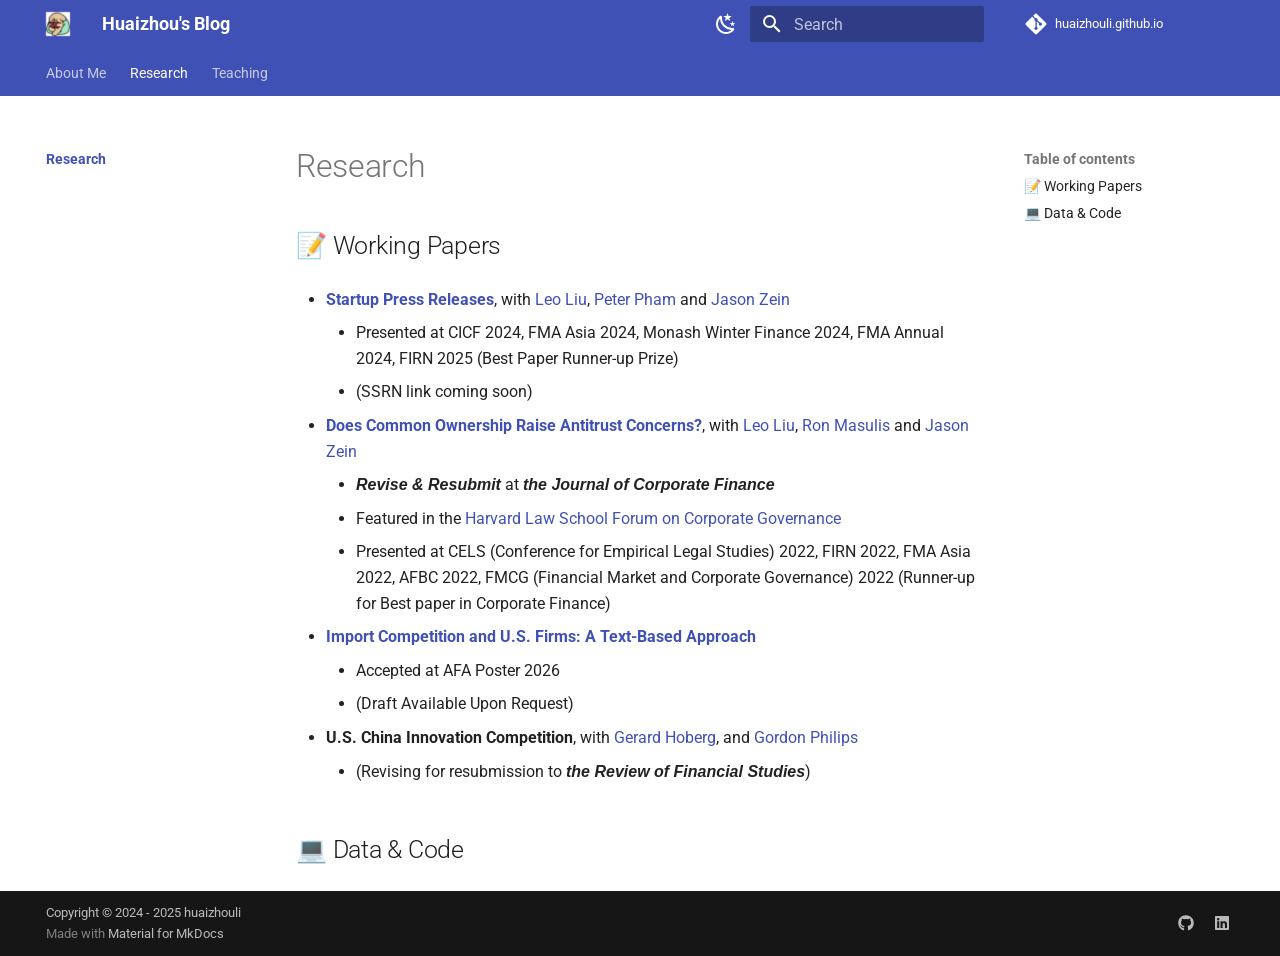
==== commit 9f90d29c: "Deployed 75c7a9c with MkDocs version: 1.6.1" ====
--- a/research/index.html
+++ b/research/index.html
@@ -23,7 +23,7 @@
       
       
       <link rel="icon" href="../images/Favicon.png">
-      <meta name="generator" content="mkdocs-1.6.1, mkdocs-material-9.7.0">
+      <meta name="generator" content="mkdocs-1.6.1, mkdocs-material-9.7.6">
     
     
       
@@ -31,7 +31,7 @@
       
     
     
-      <link rel="stylesheet" href="../assets/stylesheets/main.618322db.min.css">
+      <link rel="stylesheet" href="../assets/stylesheets/main.484c7ddc.min.css">
       
         
         <link rel="stylesheet" href="../assets/stylesheets/palette.ab4e12ef.min.css">
@@ -585,7 +585,7 @@
 </ul>
 </li>
 <li>
-<p><strong>Import Competition and U.S. Firms: A Text-Based Approach</strong></p>
+<p><a href="https://www.dropbox.com/scl/fi/llemzdiivgx8t8dfd9xvw/AFA_Poster_Will.pdf?rlkey=z80xrwjd62el5xx8e4684dbrn&amp;st=nbvidgha&amp;dl=0"><strong>Import Competition and U.S. Firms: A Text-Based Approach</strong></a></p>
 <ul>
 <li>Accepted at AFA Poster 2026    </li>
 <li>(Draft Available Upon Request)</li>
@@ -594,7 +594,7 @@
 <li>
 <p><strong>U.S. China Innovation Competition</strong>, with <a href="https://faculty.marshall.usc.edu/Gerard-Hoberg/">Gerard Hoberg</a>, and <a href="https://faculty.tuck.dartmouth.edu/gordon-phillips/">Gordon Philips</a></p>
 <ul>
-<li>(Ongoing Project)</li>
+<li>(Revising for resubmission to <strong><em>the Review of Financial Studies</em></strong>)</li>
 </ul>
 </li>
 </ul>
@@ -685,10 +685,10 @@
     
       
       
-      <script id="__config" type="application/json">{"annotate": null, "base": "..", "features": ["navigation.tabs", "search.suggest", "search.highlight", "search.share", "navigation.top", "navigation.indexes"], "search": "../assets/javascripts/workers/search.7a47a382.min.js", "tags": null, "translations": {"clipboard.copied": "Copied to clipboard", "clipboard.copy": "Copy to clipboard", "search.result.more.one": "1 more on this page", "search.result.more.other": "# more on this page", "search.result.none": "No matching documents", "search.result.one": "1 matching document", "search.result.other": "# matching documents", "search.result.placeholder": "Type to start searching", "search.result.term.missing": "Missing", "select.version": "Select version"}, "version": null}</script>
-    
-    
-      <script src="../assets/javascripts/bundle.e71a0d61.min.js"></script>
+      <script id="__config" type="application/json">{"annotate": null, "base": "..", "features": ["navigation.tabs", "search.suggest", "search.highlight", "search.share", "navigation.top", "navigation.indexes"], "search": "../assets/javascripts/workers/search.2c215733.min.js", "tags": null, "translations": {"clipboard.copied": "Copied to clipboard", "clipboard.copy": "Copy to clipboard", "search.result.more.one": "1 more on this page", "search.result.more.other": "# more on this page", "search.result.none": "No matching documents", "search.result.one": "1 matching document", "search.result.other": "# matching documents", "search.result.placeholder": "Type to start searching", "search.result.term.missing": "Missing", "select.version": "Select version"}, "version": null}</script>
+    
+    
+      <script src="../assets/javascripts/bundle.79ae519e.min.js"></script>
       
     
   </body>
--- a/assets/stylesheets/main.484c7ddc.min.css
+++ b/assets/stylesheets/main.484c7ddc.min.css
@@ -0,0 +1 @@
+@charset "UTF-8";html{-webkit-text-size-adjust:none;-moz-text-size-adjust:none;text-size-adjust:none;box-sizing:border-box}*,:after,:before{box-sizing:inherit}@media (prefers-reduced-motion){*,:after,:before{transition:none!important}}body{margin:0}a,button,input,label{-webkit-tap-highlight-color:transparent}a{color:inherit;text-decoration:none}hr{border:0;box-sizing:initial;display:block;height:.05rem;overflow:visible;padding:0}small{font-size:80%}sub,sup{line-height:1em}img{border-style:none}table{border-collapse:initial;border-spacing:0}td,th{font-weight:400;vertical-align:top}button{background:#0000;border:0;font-family:inherit;font-size:inherit;margin:0;padding:0}input{border:0;outline:none}:root{--md-primary-fg-color:#4051b5;--md-primary-fg-color--light:#5d6cc0;--md-primary-fg-color--dark:#303fa1;--md-primary-bg-color:#fff;--md-primary-bg-color--light:#ffffffb3;--md-accent-fg-color:#526cfe;--md-accent-fg-color--transparent:#526cfe1a;--md-accent-bg-color:#fff;--md-accent-bg-color--light:#ffffffb3}[data-md-color-scheme=default]{color-scheme:light}[data-md-color-scheme=default] img[src$="#gh-dark-mode-only"],[data-md-color-scheme=default] img[src$="#only-dark"]{display:none}:root,[data-md-color-scheme=default]{--md-hue:225deg;--md-default-fg-color:#000000de;--md-default-fg-color--light:#0000008a;--md-default-fg-color--lighter:#00000052;--md-default-fg-color--lightest:#00000012;--md-default-bg-color:#fff;--md-default-bg-color--light:#ffffffb3;--md-default-bg-color--lighter:#ffffff4d;--md-default-bg-color--lightest:#ffffff1f;--md-code-fg-color:#36464e;--md-code-bg-color:#f5f5f5;--md-code-bg-color--light:#f5f5f5b3;--md-code-bg-color--lighter:#f5f5f54d;--md-code-hl-color:#4287ff;--md-code-hl-color--light:#4287ff1a;--md-code-hl-number-color:#d52a2a;--md-code-hl-special-color:#db1457;--md-code-hl-function-color:#a846b9;--md-code-hl-constant-color:#6e59d9;--md-code-hl-keyword-color:#3f6ec6;--md-code-hl-string-color:#1c7d4d;--md-code-hl-name-color:var(--md-code-fg-color);--md-code-hl-operator-color:var(--md-default-fg-color--light);--md-code-hl-punctuation-color:var(--md-default-fg-color--light);--md-code-hl-comment-color:var(--md-default-fg-color--light);--md-code-hl-generic-color:var(--md-default-fg-color--light);--md-code-hl-variable-color:var(--md-default-fg-color--light);--md-typeset-color:var(--md-default-fg-color);--md-typeset-a-color:var(--md-primary-fg-color);--md-typeset-del-color:#f5503d26;--md-typeset-ins-color:#0bd57026;--md-typeset-kbd-color:#fafafa;--md-typeset-kbd-accent-color:#fff;--md-typeset-kbd-border-color:#b8b8b8;--md-typeset-mark-color:#ffff0080;--md-typeset-table-color:#0000001f;--md-typeset-table-color--light:rgba(0,0,0,.035);--md-admonition-fg-color:var(--md-default-fg-color);--md-admonition-bg-color:var(--md-default-bg-color);--md-warning-fg-color:#000000de;--md-warning-bg-color:#ff9;--md-footer-fg-color:#fff;--md-footer-fg-color--light:#ffffffb3;--md-footer-fg-color--lighter:#ffffff73;--md-footer-bg-color:#000000de;--md-footer-bg-color--dark:#00000052;--md-shadow-z1:0 0.2rem 0.5rem #0000000d,0 0 0.05rem #0000001a;--md-shadow-z2:0 0.2rem 0.5rem #0000001a,0 0 0.05rem #00000040;--md-shadow-z3:0 0.2rem 0.5rem #0003,0 0 0.05rem #00000059}.md-icon svg{fill:currentcolor;display:block;height:1.2rem;width:1.2rem}body{-webkit-font-smoothing:antialiased;-moz-osx-font-smoothing:grayscale;--md-text-font-family:var(--md-text-font,_),-apple-system,BlinkMacSystemFont,Helvetica,Arial,sans-serif;--md-code-font-family:var(--md-code-font,_),SFMono-Regular,Consolas,Menlo,monospace}aside,body,input{font-feature-settings:"kern","liga";color:var(--md-typeset-color);font-family:var(--md-text-font-family)}code,kbd,pre{font-feature-settings:"kern";font-family:var(--md-code-font-family)}:root{--md-typeset-table-sort-icon:url('data:image/svg+xml;charset=utf-8,<svg xmlns="http://www.w3.org/2000/svg" viewBox="0 0 24 24"><path d="m18 21-4-4h3V7h-3l4-4 4 4h-3v10h3M2 19v-2h10v2M2 13v-2h7v2M2 7V5h4v2z"/></svg>');--md-typeset-table-sort-icon--asc:url('data:image/svg+xml;charset=utf-8,<svg xmlns="http://www.w3.org/2000/svg" viewBox="0 0 24 24"><path d="M19 17h3l-4 4-4-4h3V3h2M2 17h10v2H2M6 5v2H2V5m0 6h7v2H2z"/></svg>');--md-typeset-table-sort-icon--desc:url('data:image/svg+xml;charset=utf-8,<svg xmlns="http://www.w3.org/2000/svg" viewBox="0 0 24 24"><path d="M19 7h3l-4-4-4 4h3v14h2M2 17h10v2H2M6 5v2H2V5m0 6h7v2H2z"/></svg>')}.md-typeset{-webkit-print-color-adjust:exact;color-adjust:exact;font-size:.8rem;line-height:1.6;overflow-wrap:break-word}@media print{.md-typeset{font-size:.68rem}}.md-typeset blockquote,.md-typeset dl,.md-typeset figure,.md-typeset ol,.md-typeset pre,.md-typeset ul{margin-bottom:1em;margin-top:1em}.md-typeset h1{color:var(--md-default-fg-color--light);font-size:2em;line-height:1.3;margin:0 0 1.25em}.md-typeset h1,.md-typeset h2{font-weight:300;letter-spacing:-.01em}.md-typeset h2{font-size:1.5625em;line-height:1.4;margin:1.6em 0 .64em}.md-typeset h3{font-size:1.25em;font-weight:400;letter-spacing:-.01em;line-height:1.5;margin:1.6em 0 .8em}.md-typeset h2+h3{margin-top:.8em}.md-typeset h4{font-weight:700;letter-spacing:-.01em;margin:1em 0}.md-typeset h5,.md-typeset h6{color:var(--md-default-fg-color--light);font-size:.8em;font-weight:700;letter-spacing:-.01em;margin:1.25em 0}.md-typeset h5{text-transform:uppercase}.md-typeset h5 code{text-transform:none}.md-typeset hr{border-bottom:.05rem solid var(--md-default-fg-color--lightest);display:flow-root;margin:1.5em 0}.md-typeset a{color:var(--md-typeset-a-color);word-break:break-word}.md-typeset a,.md-typeset a:before{transition:color 125ms}.md-typeset a:focus,.md-typeset a:hover{color:var(--md-accent-fg-color)}.md-typeset a:focus code,.md-typeset a:hover code{background-color:var(--md-accent-fg-color--transparent);color:var(--md-accent-fg-color)}.md-typeset a code{color:var(--md-typeset-a-color)}.md-typeset a.focus-visible{outline-color:var(--md-accent-fg-color);outline-offset:.2rem}.md-typeset code,.md-typeset kbd,.md-typeset pre{color:var(--md-code-fg-color);direction:ltr;font-variant-ligatures:none;transition:background-color 125ms}@media print{.md-typeset code,.md-typeset kbd,.md-typeset pre{white-space:pre-wrap}}.md-typeset code{background-color:var(--md-code-bg-color);border-radius:.1rem;-webkit-box-decoration-break:clone;box-decoration-break:clone;font-size:.85em;padding:0 .2941176471em;transition:color 125ms,background-color 125ms;word-break:break-word}.md-typeset code:not(.focus-visible){-webkit-tap-highlight-color:transparent;outline:none}.md-typeset pre{display:flow-root;line-height:1.4;position:relative}.md-typeset pre>code{-webkit-box-decoration-break:slice;box-decoration-break:slice;box-shadow:none;display:block;margin:0;outline-color:var(--md-accent-fg-color);overflow:auto;padding:.7720588235em 1.1764705882em;scrollbar-color:var(--md-default-fg-color--lighter) #0000;scrollbar-width:thin;touch-action:auto;word-break:normal}.md-typeset pre>code:hover{scrollbar-color:var(--md-accent-fg-color) #0000}.md-typeset pre>code::-webkit-scrollbar{height:.2rem;width:.2rem}.md-typeset pre>code::-webkit-scrollbar-thumb{background-color:var(--md-default-fg-color--lighter)}.md-typeset pre>code::-webkit-scrollbar-thumb:hover{background-color:var(--md-accent-fg-color)}.md-typeset kbd{background-color:var(--md-typeset-kbd-color);border-radius:.1rem;box-shadow:0 .1rem 0 .05rem var(--md-typeset-kbd-border-color),0 .1rem 0 var(--md-typeset-kbd-border-color),0 -.1rem .2rem var(--md-typeset-kbd-accent-color) inset;color:var(--md-default-fg-color);display:inline-block;font-size:.75em;padding:0 .6666666667em;vertical-align:text-top;word-break:break-word}.md-typeset mark{background-color:var(--md-typeset-mark-color);-webkit-box-decoration-break:clone;box-decoration-break:clone;color:inherit;word-break:break-word}.md-typeset abbr{cursor:help;text-decoration:none}.md-typeset [data-preview],.md-typeset abbr{border-bottom:.05rem dotted var(--md-default-fg-color--light)}.md-typeset small{opacity:.75}[dir=ltr] .md-typeset sub,[dir=ltr] .md-typeset sup{margin-left:.078125em}[dir=rtl] .md-typeset sub,[dir=rtl] .md-typeset sup{margin-right:.078125em}[dir=ltr] .md-typeset blockquote{padding-left:.6rem}[dir=rtl] .md-typeset blockquote{padding-right:.6rem}[dir=ltr] .md-typeset blockquote{border-left:.2rem solid var(--md-default-fg-color--lighter)}[dir=rtl] .md-typeset blockquote{border-right:.2rem solid var(--md-default-fg-color--lighter)}.md-typeset blockquote{color:var(--md-default-fg-color--light);margin-left:0;margin-right:0}.md-typeset ul{list-style-type:disc}.md-typeset ul[type]{list-style-type:revert-layer}[dir=ltr] .md-typeset ol,[dir=ltr] .md-typeset ul{margin-left:.625em}[dir=rtl] .md-typeset ol,[dir=rtl] .md-typeset ul{margin-right:.625em}.md-typeset ol,.md-typeset ul{padding:0}.md-typeset ol:not([hidden]),.md-typeset ul:not([hidden]){display:flow-root}.md-typeset ol ol,.md-typeset ul ol{list-style-type:lower-alpha}.md-typeset ol ol ol,.md-typeset ul ol ol{list-style-type:lower-roman}.md-typeset ol ol ol ol,.md-typeset ul ol ol ol{list-style-type:upper-alpha}.md-typeset ol ol ol ol ol,.md-typeset ul ol ol ol ol{list-style-type:upper-roman}.md-typeset ol[type],.md-typeset ul[type]{list-style-type:revert-layer}[dir=ltr] .md-typeset ol li,[dir=ltr] .md-typeset ul li{margin-left:1.25em}[dir=rtl] .md-typeset ol li,[dir=rtl] .md-typeset ul li{margin-right:1.25em}.md-typeset ol li,.md-typeset ul li{margin-bottom:.5em}.md-typeset ol li blockquote,.md-typeset ol li p,.md-typeset ul li blockquote,.md-typeset ul li p{margin:.5em 0}.md-typeset ol li:last-child,.md-typeset ul li:last-child{margin-bottom:0}[dir=ltr] .md-typeset ol li ol,[dir=ltr] .md-typeset ol li ul,[dir=ltr] .md-typeset ul li ol,[dir=ltr] .md-typeset ul li ul{margin-left:.625em}[dir=rtl] .md-typeset ol li ol,[dir=rtl] .md-typeset ol li ul,[dir=rtl] .md-typeset ul li ol,[dir=rtl] .md-typeset ul li ul{margin-right:.625em}.md-typeset ol li ol,.md-typeset ol li ul,.md-typeset ul li ol,.md-typeset ul li ul{margin-bottom:.5em;margin-top:.5em}[dir=ltr] .md-typeset dd{margin-left:1.875em}[dir=rtl] .md-typeset dd{margin-right:1.875em}.md-typeset dd{margin-bottom:1.5em;margin-top:1em}.md-typeset img,.md-typeset svg,.md-typeset video{height:auto;max-width:100%}.md-typeset img[align=left]{margin:1em 1em 1em 0}.md-typeset img[align=right]{margin:1em 0 1em 1em}.md-typeset img[align]:only-child{margin-top:0}.md-typeset figure{display:flow-root;margin:1em auto;max-width:100%;text-align:center;width:fit-content}.md-typeset figure img{display:block;margin:0 auto}.md-typeset figcaption{font-style:italic;margin:1em auto;max-width:24rem}.md-typeset iframe{max-width:100%}.md-typeset table:not([class]){background-color:var(--md-default-bg-color);border:.05rem solid var(--md-typeset-table-color);border-radius:.1rem;display:inline-block;font-size:.64rem;max-width:100%;overflow:auto;touch-action:auto}@media print{.md-typeset table:not([class]){display:table}}.md-typeset table:not([class])+*{margin-top:1.5em}.md-typeset table:not([class]) td>:first-child,.md-typeset table:not([class]) th>:first-child{margin-top:0}.md-typeset table:not([class]) td>:last-child,.md-typeset table:not([class]) th>:last-child{margin-bottom:0}.md-typeset table:not([class]) td:not([align]),.md-typeset table:not([class]) th:not([align]){text-align:left}[dir=rtl] .md-typeset table:not([class]) td:not([align]),[dir=rtl] .md-typeset table:not([class]) th:not([align]){text-align:right}.md-typeset table:not([class]) th{font-weight:700;min-width:5rem;padding:.9375em 1.25em;vertical-align:top}.md-typeset table:not([class]) td{border-top:.05rem solid var(--md-typeset-table-color);padding:.9375em 1.25em;vertical-align:top}.md-typeset table:not([class]) tbody tr{transition:background-color 125ms}.md-typeset table:not([class]) tbody tr:hover{background-color:var(--md-typeset-table-color--light);box-shadow:0 .05rem 0 var(--md-default-bg-color) inset}.md-typeset table:not([class]) a{word-break:normal}.md-typeset table th[role=columnheader]{cursor:pointer}[dir=ltr] .md-typeset table th[role=columnheader]:after{margin-left:.5em}[dir=rtl] .md-typeset table th[role=columnheader]:after{margin-right:.5em}.md-typeset table th[role=columnheader]:after{content:"";display:inline-block;height:1.2em;-webkit-mask-image:var(--md-typeset-table-sort-icon);mask-image:var(--md-typeset-table-sort-icon);-webkit-mask-repeat:no-repeat;mask-repeat:no-repeat;-webkit-mask-size:contain;mask-size:contain;transition:background-color 125ms;vertical-align:text-bottom;width:1.2em}.md-typeset table th[role=columnheader]:hover:after{background-color:var(--md-default-fg-color--lighter)}.md-typeset table th[role=columnheader][aria-sort=ascending]:after{background-color:var(--md-default-fg-color--light);-webkit-mask-image:var(--md-typeset-table-sort-icon--asc);mask-image:var(--md-typeset-table-sort-icon--asc)}.md-typeset table th[role=columnheader][aria-sort=descending]:after{background-color:var(--md-default-fg-color--light);-webkit-mask-image:var(--md-typeset-table-sort-icon--desc);mask-image:var(--md-typeset-table-sort-icon--desc)}.md-typeset__scrollwrap{margin:1em -.8rem;overflow-x:auto;touch-action:auto}.md-typeset__table{display:inline-block;margin-bottom:.5em;padding:0 .8rem}@media print{.md-typeset__table{display:block}}html .md-typeset__table table{display:table;margin:0;overflow:hidden;width:100%}@media screen and (max-width:44.984375em){.md-content__inner>pre{margin:1em -.8rem}.md-content__inner>pre code{border-radius:0}}.md-typeset .md-author{border-radius:100%;display:block;flex-shrink:0;height:1.6rem;overflow:hidden;position:relative;transition:color 125ms,transform 125ms;width:1.6rem}.md-typeset .md-author img{display:block}.md-typeset .md-author--more{background:var(--md-default-fg-color--lightest);color:var(--md-default-fg-color--lighter);font-size:.6rem;font-weight:700;line-height:1.6rem;text-align:center}.md-typeset .md-author--long{height:2.4rem;width:2.4rem}.md-typeset a.md-author{transform:scale(1)}.md-typeset a.md-author img{border-radius:100%;filter:grayscale(100%) opacity(75%);transition:filter 125ms}.md-typeset a.md-author:focus,.md-typeset a.md-author:hover{transform:scale(1.1);z-index:1}.md-typeset a.md-author:focus img,.md-typeset a.md-author:hover img{filter:grayscale(0)}.md-banner{background-color:var(--md-footer-bg-color);color:var(--md-footer-fg-color);overflow:auto}@media print{.md-banner{display:none}}.md-banner--warning{background-color:var(--md-warning-bg-color);color:var(--md-warning-fg-color)}.md-banner__inner{font-size:.7rem;margin:.6rem auto;padding:0 .8rem}[dir=ltr] .md-banner__button{float:right}[dir=rtl] .md-banner__button{float:left}.md-banner__button{color:inherit;cursor:pointer;transition:opacity .25s}.no-js .md-banner__button{display:none}.md-banner__button:hover{opacity:.7}html{font-size:125%;height:100%;overflow-x:hidden}@media screen and (min-width:100em){html{font-size:137.5%}}@media screen and (min-width:125em){html{font-size:150%}}body{background-color:var(--md-default-bg-color);display:flex;flex-direction:column;font-size:.5rem;min-height:100%;position:relative;width:100%}@media print{body{display:block}}@media screen and (max-width:59.984375em){body[data-md-scrolllock]{position:fixed}}.md-grid{margin-left:auto;margin-right:auto;max-width:61rem}.md-container{display:flex;flex-direction:column;flex-grow:1}@media print{.md-container{display:block}}.md-main{flex-grow:1}.md-main__inner{display:flex;height:100%;margin-top:1.5rem}.md-ellipsis{overflow:hidden;text-overflow:ellipsis}.md-toggle{display:none}.md-option{height:0;opacity:0;position:absolute;width:0}.md-option:checked+label:not([hidden]){display:block}.md-option.focus-visible+label{outline-color:var(--md-accent-fg-color);outline-style:auto}.md-skip{background-color:var(--md-default-fg-color);border-radius:.1rem;color:var(--md-default-bg-color);font-size:.64rem;margin:.5rem;opacity:0;outline-color:var(--md-accent-fg-color);padding:.3rem .5rem;position:fixed;transform:translateY(.4rem);z-index:-1}.md-skip:focus{opacity:1;transform:translateY(0);transition:transform .25s cubic-bezier(.4,0,.2,1),opacity 175ms 75ms;z-index:10}@page{margin:25mm}:root{--md-clipboard-icon:url('data:image/svg+xml;charset=utf-8,<svg xmlns="http://www.w3.org/2000/svg" viewBox="0 0 24 24"><path d="M19 21H8V7h11m0-2H8a2 2 0 0 0-2 2v14a2 2 0 0 0 2 2h11a2 2 0 0 0 2-2V7a2 2 0 0 0-2-2m-3-4H4a2 2 0 0 0-2 2v14h2V3h12z"/></svg>')}.md-clipboard{border-radius:.1rem;color:var(--md-default-fg-color--lightest);cursor:pointer;height:1.5em;outline-color:var(--md-accent-fg-color);outline-offset:.1rem;transition:color .25s;width:1.5em;z-index:1}@media print{.md-clipboard{display:none}}.md-clipboard:not(.focus-visible){-webkit-tap-highlight-color:transparent;outline:none}:hover>.md-clipboard{color:var(--md-default-fg-color--light)}.md-clipboard:focus,.md-clipboard:hover{color:var(--md-accent-fg-color)}.md-clipboard:after{background-color:currentcolor;content:"";display:block;height:1.125em;margin:0 auto;-webkit-mask-image:var(--md-clipboard-icon);mask-image:var(--md-clipboard-icon);-webkit-mask-position:center;mask-position:center;-webkit-mask-repeat:no-repeat;mask-repeat:no-repeat;-webkit-mask-size:contain;mask-size:contain;width:1.125em}.md-clipboard--inline{cursor:pointer}.md-clipboard--inline code{transition:color .25s,background-color .25s}.md-clipboard--inline:focus code,.md-clipboard--inline:hover code{background-color:var(--md-accent-fg-color--transparent);color:var(--md-accent-fg-color)}:root{--md-code-select-icon:url('data:image/svg+xml;charset=utf-8,<svg xmlns="http://www.w3.org/2000/svg" viewBox="0 0 24 24"><path d="M19 19h-4v2h4c1.1 0 2-.9 2-2v-4h-2m0-12h-4v2h4v4h2V5c0-1.1-.9-2-2-2M5 5h4V3H5c-1.1 0-2 .9-2 2v4h2m0 6H3v4c0 1.1.9 2 2 2h4v-2H5zm2-4h2v2H7zm4 0h2v2h-2zm4 0h2v2h-2zM7 7h2v2H7zm4 0h2v2h-2zm4 0h2v2h-2zm-8 8h2v2H7zm4 0h2v2h-2zm4 0h2v2h-2z"/></svg>');--md-code-copy-icon:url('data:image/svg+xml;charset=utf-8,<svg xmlns="http://www.w3.org/2000/svg" viewBox="0 0 24 24"><path d="M19 21H8V7h11m0-2H8a2 2 0 0 0-2 2v14a2 2 0 0 0 2 2h11a2 2 0 0 0 2-2V7a2 2 0 0 0-2-2m-3-4H4a2 2 0 0 0-2 2v14h2V3h12z"/></svg>')}.md-typeset .md-code__content{display:grid}.md-code__nav{background-color:var(--md-code-bg-color--lighter);border-radius:.1rem;display:flex;gap:.2rem;padding:.2rem;position:absolute;right:.25em;top:.25em;transition:background-color .25s;z-index:1}:hover>.md-code__nav{background-color:var(--md-code-bg-color--light)}.md-code__button{color:var(--md-default-fg-color--lightest);cursor:pointer;display:block;height:1.5em;outline-color:var(--md-accent-fg-color);outline-offset:.1rem;transition:color .25s;width:1.5em}:hover>*>.md-code__button{color:var(--md-default-fg-color--light)}.md-code__button.focus-visible,.md-code__button:hover{color:var(--md-accent-fg-color)}.md-code__button--active{color:var(--md-default-fg-color)!important}.md-code__button:after{background-color:currentcolor;content:"";display:block;height:1.125em;margin:0 auto;-webkit-mask-position:center;mask-position:center;-webkit-mask-repeat:no-repeat;mask-repeat:no-repeat;-webkit-mask-size:contain;mask-size:contain;width:1.125em}.md-code__button[data-md-type=select]:after{-webkit-mask-image:var(--md-code-select-icon);mask-image:var(--md-code-select-icon)}.md-code__button[data-md-type=copy]:after{-webkit-mask-image:var(--md-code-copy-icon);mask-image:var(--md-code-copy-icon)}@keyframes consent{0%{opacity:0;transform:translateY(100%)}to{opacity:1;transform:translateY(0)}}@keyframes overlay{0%{opacity:0}to{opacity:1}}.md-consent__overlay{animation:overlay .25s both;-webkit-backdrop-filter:blur(.1rem);backdrop-filter:blur(.1rem);background-color:#0000008a;height:100%;opacity:1;position:fixed;top:0;width:100%;z-index:5}.md-consent__inner{animation:consent .5s cubic-bezier(.1,.7,.1,1) both;background-color:var(--md-default-bg-color);border:0;border-radius:.1rem;bottom:0;box-shadow:0 0 .2rem #0000001a,0 .2rem .4rem #0003;max-height:100%;overflow:auto;padding:0;position:fixed;width:100%;z-index:5}.md-consent__form{padding:.8rem}.md-consent__settings{display:none;margin:1em 0}input:checked+.md-consent__settings{display:block}.md-consent__controls{margin-bottom:.8rem}.md-typeset .md-consent__controls .md-button{display:inline}@media screen and (max-width:44.984375em){.md-typeset .md-consent__controls .md-button{display:block;margin-top:.4rem;text-align:center;width:100%}}.md-consent label{cursor:pointer}.md-content{flex-grow:1;min-width:0}.md-content__inner{margin:0 .8rem 1.2rem;padding-top:.6rem}@media screen and (min-width:76.25em){[dir=ltr] .md-sidebar--primary:not([hidden])~.md-content>.md-content__inner{margin-left:1.2rem}[dir=ltr] .md-sidebar--secondary:not([hidden])~.md-content>.md-content__inner,[dir=rtl] .md-sidebar--primary:not([hidden])~.md-content>.md-content__inner{margin-right:1.2rem}[dir=rtl] .md-sidebar--secondary:not([hidden])~.md-content>.md-content__inner{margin-left:1.2rem}}.md-content__inner:before{content:"";display:block;height:.4rem}.md-content__inner>:last-child{margin-bottom:0}[dir=ltr] .md-content__button{float:right}[dir=rtl] .md-content__button{float:left}[dir=ltr] .md-content__button{margin-left:.4rem}[dir=rtl] .md-content__button{margin-right:.4rem}.md-content__button{margin:.4rem 0;padding:0}@media print{.md-content__button{display:none}}.md-typeset .md-content__button{color:var(--md-default-fg-color--lighter)}.md-content__button svg{display:inline;vertical-align:top}[dir=rtl] .md-content__button svg{transform:scaleX(-1)}[dir=ltr] .md-dialog{right:.8rem}[dir=rtl] .md-dialog{left:.8rem}.md-dialog{background-color:var(--md-default-fg-color);border-radius:.1rem;bottom:.8rem;box-shadow:var(--md-shadow-z3);min-width:11.1rem;opacity:0;padding:.4rem .6rem;pointer-events:none;position:fixed;transform:translateY(100%);transition:transform 0ms .4s,opacity .4s;z-index:4}@media print{.md-dialog{display:none}}.md-dialog--active{opacity:1;pointer-events:auto;transform:translateY(0);transition:transform .4s cubic-bezier(.075,.85,.175,1),opacity .4s}.md-dialog__inner{color:var(--md-default-bg-color);font-size:.7rem}.md-feedback{margin:2em 0 1em;text-align:center}.md-feedback fieldset{border:none;margin:0;padding:0}.md-feedback__title{font-weight:700;margin:1em auto}.md-feedback__inner{position:relative}.md-feedback__list{display:flex;flex-wrap:wrap;place-content:baseline center;position:relative}.md-feedback__list:hover .md-icon:not(:disabled){color:var(--md-default-fg-color--lighter)}:disabled .md-feedback__list{min-height:1.8rem}.md-feedback__icon{color:var(--md-default-fg-color--light);cursor:pointer;flex-shrink:0;margin:0 .1rem;transition:color 125ms}.md-feedback__icon:not(:disabled).md-icon:hover{color:var(--md-accent-fg-color)}.md-feedback__icon:disabled{color:var(--md-default-fg-color--lightest);pointer-events:none}.md-feedback__note{opacity:0;position:relative;transform:translateY(.4rem);transition:transform .4s cubic-bezier(.1,.7,.1,1),opacity .15s}.md-feedback__note>*{margin:0 auto;max-width:16rem}:disabled .md-feedback__note{opacity:1;transform:translateY(0)}@media print{.md-feedback{display:none}}.md-footer{background-color:var(--md-footer-bg-color);color:var(--md-footer-fg-color)}@media print{.md-footer{display:none}}.md-footer__inner{justify-content:space-between;overflow:auto;padding:.2rem}.md-footer__inner:not([hidden]){display:flex}.md-footer__link{align-items:end;display:flex;flex-grow:0.01;margin-bottom:.4rem;margin-top:1rem;max-width:100%;outline-color:var(--md-accent-fg-color);overflow:hidden;transition:opacity .25s}.md-footer__link:focus,.md-footer__link:hover{opacity:.7}[dir=rtl] .md-footer__link svg{transform:scaleX(-1)}@media screen and (max-width:44.984375em){.md-footer__link--prev{flex-shrink:0}.md-footer__link--prev .md-footer__title{display:none}}[dir=ltr] .md-footer__link--next{margin-left:auto}[dir=rtl] .md-footer__link--next{margin-right:auto}.md-footer__link--next{text-align:right}[dir=rtl] .md-footer__link--next{text-align:left}.md-footer__title{flex-grow:1;font-size:.9rem;margin-bottom:.7rem;max-width:calc(100% - 2.4rem);padding:0 1rem;white-space:nowrap}.md-footer__button{margin:.2rem;padding:.4rem}.md-footer__direction{font-size:.64rem;opacity:.7}.md-footer-meta{background-color:var(--md-footer-bg-color--dark)}.md-footer-meta__inner{display:flex;flex-wrap:wrap;justify-content:space-between;padding:.2rem}html .md-footer-meta.md-typeset a{color:var(--md-footer-fg-color--light)}html .md-footer-meta.md-typeset a:focus,html .md-footer-meta.md-typeset a:hover{color:var(--md-footer-fg-color)}.md-copyright{color:var(--md-footer-fg-color--lighter);font-size:.64rem;margin:auto .6rem;padding:.4rem 0;width:100%}@media screen and (min-width:45em){.md-copyright{width:auto}}.md-copyright__highlight{color:var(--md-footer-fg-color--light)}.md-social{display:inline-flex;gap:.2rem;margin:0 .4rem;padding:.2rem 0 .6rem}@media screen and (min-width:45em){.md-social{padding:.6rem 0}}.md-social__link{display:inline-block;height:1.6rem;text-align:center;width:1.6rem}.md-social__link:before{line-height:1.9}.md-social__link svg{fill:currentcolor;max-height:.8rem;vertical-align:-25%}.md-typeset .md-button{border:.1rem solid;border-radius:.1rem;color:var(--md-primary-fg-color);cursor:pointer;display:inline-block;font-weight:700;padding:.625em 2em;transition:color 125ms,background-color 125ms,border-color 125ms}.md-typeset .md-button--primary{background-color:var(--md-primary-fg-color);border-color:var(--md-primary-fg-color);color:var(--md-primary-bg-color)}.md-typeset .md-button:focus,.md-typeset .md-button:hover{background-color:var(--md-accent-fg-color);border-color:var(--md-accent-fg-color);color:var(--md-accent-bg-color)}[dir=ltr] .md-typeset .md-input{border-top-left-radius:.1rem}[dir=ltr] .md-typeset .md-input,[dir=rtl] .md-typeset .md-input{border-top-right-radius:.1rem}[dir=rtl] .md-typeset .md-input{border-top-left-radius:.1rem}.md-typeset .md-input{border-bottom:.1rem solid var(--md-default-fg-color--lighter);box-shadow:var(--md-shadow-z1);font-size:.8rem;height:1.8rem;padding:0 .6rem;transition:border .25s,box-shadow .25s}.md-typeset .md-input:focus,.md-typeset .md-input:hover{border-bottom-color:var(--md-accent-fg-color);box-shadow:var(--md-shadow-z2)}.md-typeset .md-input--stretch{width:100%}.md-header{background-color:var(--md-primary-fg-color);box-shadow:0 0 .2rem #0000,0 .2rem .4rem #0000;color:var(--md-primary-bg-color);display:block;left:0;position:sticky;right:0;top:0;z-index:4}@media print{.md-header{display:none}}.md-header[hidden]{transform:translateY(-100%);transition:transform .25s cubic-bezier(.8,0,.6,1),box-shadow .25s}.md-header--shadow{box-shadow:0 0 .2rem #0000001a,0 .2rem .4rem #0003;transition:transform .25s cubic-bezier(.1,.7,.1,1),box-shadow .25s}.md-header__inner{align-items:center;display:flex;padding:0 .2rem}.md-header__button{color:currentcolor;cursor:pointer;margin:.2rem;outline-color:var(--md-accent-fg-color);padding:.4rem;position:relative;transition:opacity .25s;vertical-align:middle;z-index:1}.md-header__button:hover{opacity:.7}.md-header__button:not([hidden]){display:inline-block}.md-header__button:not(.focus-visible){-webkit-tap-highlight-color:transparent;outline:none}.md-header__button.md-logo{margin:.2rem;padding:.4rem}@media screen and (max-width:76.234375em){.md-header__button.md-logo{display:none}}.md-header__button.md-logo img,.md-header__button.md-logo svg{fill:currentcolor;display:block;height:1.2rem;width:auto}@media screen and (min-width:60em){.md-header__button[for=__search]{display:none}}.no-js .md-header__button[for=__search]{display:none}[dir=rtl] .md-header__button[for=__search] svg{transform:scaleX(-1)}@media screen and (min-width:76.25em){.md-header__button[for=__drawer]{display:none}}.md-header__topic{display:flex;max-width:100%;position:absolute;transition:transform .4s cubic-bezier(.1,.7,.1,1),opacity .15s;white-space:nowrap}.md-header__topic+.md-header__topic{opacity:0;pointer-events:none;transform:translateX(1.25rem);transition:transform .4s cubic-bezier(1,.7,.1,.1),opacity .15s;z-index:-1}[dir=rtl] .md-header__topic+.md-header__topic{transform:translateX(-1.25rem)}.md-header__topic:first-child{font-weight:700}[dir=ltr] .md-header__title{margin-left:1rem;margin-right:.4rem}[dir=rtl] .md-header__title{margin-left:.4rem;margin-right:1rem}.md-header__title{flex-grow:1;font-size:.9rem;height:2.4rem;line-height:2.4rem}.md-header__title--active .md-header__topic{opacity:0;pointer-events:none;transform:translateX(-1.25rem);transition:transform .4s cubic-bezier(1,.7,.1,.1),opacity .15s;z-index:-1}[dir=rtl] .md-header__title--active .md-header__topic{transform:translateX(1.25rem)}.md-header__title--active .md-header__topic+.md-header__topic{opacity:1;pointer-events:auto;transform:translateX(0);transition:transform .4s cubic-bezier(.1,.7,.1,1),opacity .15s;z-index:0}.md-header__title>.md-header__ellipsis{height:100%;position:relative;width:100%}.md-header__option{display:flex;flex-shrink:0;max-width:100%;transition:max-width 0ms .25s,opacity .25s .25s;white-space:nowrap}[data-md-toggle=search]:checked~.md-header .md-header__option{max-width:0;opacity:0;transition:max-width 0ms,opacity 0ms}.md-header__option>input{bottom:0}.md-header__source{display:none}@media screen and (min-width:60em){[dir=ltr] .md-header__source{margin-left:1rem}[dir=rtl] .md-header__source{margin-right:1rem}.md-header__source{display:block;max-width:11.7rem;width:11.7rem}}@media screen and (min-width:76.25em){[dir=ltr] .md-header__source{margin-left:1.4rem}[dir=rtl] .md-header__source{margin-right:1.4rem}}.md-meta{color:var(--md-default-fg-color--light);font-size:.7rem;line-height:1.3}.md-meta__list{display:inline-flex;flex-wrap:wrap;list-style:none;margin:0;padding:0}.md-meta__item:not(:last-child):after{content:"·";margin-left:.2rem;margin-right:.2rem}.md-meta__link{color:var(--md-typeset-a-color)}.md-meta__link:focus,.md-meta__link:hover{color:var(--md-accent-fg-color)}.md-draft{background-color:#ff1744;border-radius:.125em;color:#fff;display:inline-block;font-weight:700;padding-left:.5714285714em;padding-right:.5714285714em}:root{--md-nav-icon--prev:url('data:image/svg+xml;charset=utf-8,<svg xmlns="http://www.w3.org/2000/svg" viewBox="0 0 24 24"><path d="M20 11v2H8l5.5 5.5-1.42 1.42L4.16 12l7.92-7.92L13.5 5.5 8 11z"/></svg>');--md-nav-icon--next:url('data:image/svg+xml;charset=utf-8,<svg xmlns="http://www.w3.org/2000/svg" viewBox="0 0 24 24"><path d="M8.59 16.58 13.17 12 8.59 7.41 10 6l6 6-6 6z"/></svg>');--md-toc-icon:url('data:image/svg+xml;charset=utf-8,<svg xmlns="http://www.w3.org/2000/svg" viewBox="0 0 24 24"><path d="M3 9h14V7H3zm0 4h14v-2H3zm0 4h14v-2H3zm16 0h2v-2h-2zm0-10v2h2V7zm0 6h2v-2h-2z"/></svg>')}.md-nav{font-size:.7rem;line-height:1.3}.md-nav__title{color:var(--md-default-fg-color--light);display:block;font-weight:700;overflow:hidden;padding:0 .6rem;text-overflow:ellipsis}.md-nav__title .md-nav__button{display:none}.md-nav__title .md-nav__button img{height:100%;width:auto}.md-nav__title .md-nav__button.md-logo img,.md-nav__title .md-nav__button.md-logo svg{fill:currentcolor;display:block;height:2.4rem;max-width:100%;object-fit:contain;width:auto}.md-nav__list{list-style:none;margin:0;padding:0}.md-nav__link{align-items:flex-start;display:flex;gap:.4rem;margin-top:.625em;scroll-snap-align:start;transition:color 125ms}.md-nav__link--passed,.md-nav__link--passed code{color:var(--md-default-fg-color--light)}.md-nav__item .md-nav__link--active,.md-nav__item .md-nav__link--active code{color:var(--md-typeset-a-color)}.md-nav__link .md-ellipsis{position:relative}.md-nav__link .md-ellipsis code{word-break:normal}[dir=ltr] .md-nav__link .md-icon:last-child{margin-left:auto}[dir=rtl] .md-nav__link .md-icon:last-child{margin-right:auto}.md-nav__link .md-typeset{font-size:.7rem;line-height:1.3}.md-nav__link svg{fill:currentcolor;flex-shrink:0;height:1.3em;position:relative}.md-nav__link[for]:focus,.md-nav__link[for]:hover,.md-nav__link[href]:focus,.md-nav__link[href]:hover{color:var(--md-accent-fg-color);cursor:pointer}.md-nav__link[for]:focus code,.md-nav__link[for]:hover code,.md-nav__link[href]:focus code,.md-nav__link[href]:hover code{background-color:var(--md-accent-fg-color--transparent);color:var(--md-accent-fg-color)}.md-nav__link.focus-visible{outline-color:var(--md-accent-fg-color);outline-offset:.2rem}.md-nav--primary .md-nav__link[for=__toc]{display:none}.md-nav--primary .md-nav__link[for=__toc] .md-icon:after{background-color:currentcolor;display:block;height:100%;-webkit-mask-image:var(--md-toc-icon);mask-image:var(--md-toc-icon);width:100%}.md-nav--primary .md-nav__link[for=__toc]~.md-nav{display:none}.md-nav__container>.md-nav__link{margin-top:0}.md-nav__container>.md-nav__link:first-child{flex-grow:1;min-width:0}.md-nav__icon{flex-shrink:0}.md-nav__source{display:none}@media screen and (max-width:76.234375em){.md-nav--primary,.md-nav--primary .md-nav{background-color:var(--md-default-bg-color);display:flex;flex-direction:column;height:100%;left:0;position:absolute;right:0;top:0;z-index:1}.md-nav--primary .md-nav__item,.md-nav--primary .md-nav__title{font-size:.8rem;line-height:1.5}.md-nav--primary .md-nav__title{background-color:var(--md-default-fg-color--lightest);color:var(--md-default-fg-color--light);cursor:pointer;height:5.6rem;line-height:2.4rem;padding:3rem .8rem .2rem;position:relative;white-space:nowrap}[dir=ltr] .md-nav--primary .md-nav__title .md-nav__icon{left:.4rem}[dir=rtl] .md-nav--primary .md-nav__title .md-nav__icon{right:.4rem}.md-nav--primary .md-nav__title .md-nav__icon{display:block;height:1.2rem;margin:.2rem;position:absolute;top:.4rem;width:1.2rem}.md-nav--primary .md-nav__title .md-nav__icon:after{background-color:currentcolor;content:"";display:block;height:100%;-webkit-mask-image:var(--md-nav-icon--prev);mask-image:var(--md-nav-icon--prev);-webkit-mask-position:center;mask-position:center;-webkit-mask-repeat:no-repeat;mask-repeat:no-repeat;-webkit-mask-size:contain;mask-size:contain;width:100%}.md-nav--primary .md-nav__title~.md-nav__list{background-color:var(--md-default-bg-color);box-shadow:0 .05rem 0 var(--md-default-fg-color--lightest) inset;overflow-y:auto;scroll-snap-type:y mandatory;touch-action:pan-y}.md-nav--primary .md-nav__title~.md-nav__list>:first-child{border-top:0}.md-nav--primary .md-nav__title[for=__drawer]{background-color:var(--md-primary-fg-color);color:var(--md-primary-bg-color);font-weight:700}.md-nav--primary .md-nav__title .md-logo{display:block;left:.2rem;margin:.2rem;padding:.4rem;position:absolute;right:.2rem;top:.2rem}.md-nav--primary .md-nav__list{flex:1}.md-nav--primary .md-nav__item{border-top:.05rem solid var(--md-default-fg-color--lightest)}.md-nav--primary .md-nav__item--active>.md-nav__link{color:var(--md-typeset-a-color)}.md-nav--primary .md-nav__item--active>.md-nav__link:focus,.md-nav--primary .md-nav__item--active>.md-nav__link:hover{color:var(--md-accent-fg-color)}.md-nav--primary .md-nav__link{margin-top:0;padding:.6rem .8rem}.md-nav--primary .md-nav__link svg{margin-top:.1em}.md-nav--primary .md-nav__link>.md-nav__link{padding:0}[dir=ltr] .md-nav--primary .md-nav__link .md-nav__icon{margin-right:-.2rem}[dir=rtl] .md-nav--primary .md-nav__link .md-nav__icon{margin-left:-.2rem}.md-nav--primary .md-nav__link .md-nav__icon{font-size:1.2rem;height:1.2rem;width:1.2rem}.md-nav--primary .md-nav__link .md-nav__icon:after{background-color:currentcolor;content:"";display:block;height:100%;-webkit-mask-image:var(--md-nav-icon--next);mask-image:var(--md-nav-icon--next);-webkit-mask-position:center;mask-position:center;-webkit-mask-repeat:no-repeat;mask-repeat:no-repeat;-webkit-mask-size:contain;mask-size:contain;width:100%}[dir=rtl] .md-nav--primary .md-nav__icon:after{transform:scale(-1)}.md-nav--primary .md-nav--secondary .md-nav{background-color:initial;position:static}[dir=ltr] .md-nav--primary .md-nav--secondary .md-nav .md-nav__link{padding-left:1.4rem}[dir=rtl] .md-nav--primary .md-nav--secondary .md-nav .md-nav__link{padding-right:1.4rem}[dir=ltr] .md-nav--primary .md-nav--secondary .md-nav .md-nav .md-nav__link{padding-left:2rem}[dir=rtl] .md-nav--primary .md-nav--secondary .md-nav .md-nav .md-nav__link{padding-right:2rem}[dir=ltr] .md-nav--primary .md-nav--secondary .md-nav .md-nav .md-nav .md-nav__link{padding-left:2.6rem}[dir=rtl] .md-nav--primary .md-nav--secondary .md-nav .md-nav .md-nav .md-nav__link{padding-right:2.6rem}[dir=ltr] .md-nav--primary .md-nav--secondary .md-nav .md-nav .md-nav .md-nav .md-nav__link{padding-left:3.2rem}[dir=rtl] .md-nav--primary .md-nav--secondary .md-nav .md-nav .md-nav .md-nav .md-nav__link{padding-right:3.2rem}.md-nav--secondary{background-color:initial}.md-nav__toggle~.md-nav{display:flex;opacity:0;transform:translateX(100%);transition:transform .25s cubic-bezier(.8,0,.6,1),opacity 125ms 50ms}[dir=rtl] .md-nav__toggle~.md-nav{transform:translateX(-100%)}.md-nav__toggle:checked~.md-nav{opacity:1;transform:translateX(0);transition:transform .25s cubic-bezier(.4,0,.2,1),opacity 125ms 125ms}.md-nav__toggle:checked~.md-nav>.md-nav__list{backface-visibility:hidden}}@media screen and (max-width:59.984375em){.md-nav--primary .md-nav__link[for=__toc]{display:flex}.md-nav--primary .md-nav__link[for=__toc] .md-icon:after{content:""}.md-nav--primary .md-nav__link[for=__toc]+.md-nav__link{display:none}.md-nav--primary .md-nav__link[for=__toc]~.md-nav{display:flex}.md-nav__source{background-color:var(--md-primary-fg-color--dark);color:var(--md-primary-bg-color);display:block;padding:0 .2rem}}@media screen and (min-width:60em) and (max-width:76.234375em){.md-nav--integrated .md-nav__link[for=__toc]{display:flex}.md-nav--integrated .md-nav__link[for=__toc] .md-icon:after{content:""}.md-nav--integrated .md-nav__link[for=__toc]+.md-nav__link{display:none}.md-nav--integrated .md-nav__link[for=__toc]~.md-nav{display:flex}}@media screen and (min-width:60em){.md-nav{margin-bottom:-.4rem}.md-nav--secondary .md-nav__title{background:var(--md-default-bg-color);box-shadow:0 0 .4rem .4rem var(--md-default-bg-color);position:sticky;top:0;z-index:1}.md-nav--secondary .md-nav__title[for=__toc]{scroll-snap-align:start}.md-nav--secondary .md-nav__title .md-nav__icon{display:none}[dir=ltr] .md-nav--secondary .md-nav__list{padding-left:.6rem}[dir=rtl] .md-nav--secondary .md-nav__list{padding-right:.6rem}.md-nav--secondary .md-nav__list{padding-bottom:.4rem}[dir=ltr] .md-nav--secondary .md-nav__item>.md-nav__link{margin-right:.4rem}[dir=rtl] .md-nav--secondary .md-nav__item>.md-nav__link{margin-left:.4rem}}@media screen and (min-width:76.25em){.md-nav{margin-bottom:-.4rem;transition:max-height .25s cubic-bezier(.86,0,.07,1)}.md-nav--primary .md-nav__title{background:var(--md-default-bg-color);box-shadow:0 0 .4rem .4rem var(--md-default-bg-color);position:sticky;top:0;z-index:1}.md-nav--primary .md-nav__title[for=__drawer]{scroll-snap-align:start}.md-nav--primary .md-nav__title .md-nav__icon{display:none}[dir=ltr] .md-nav--primary .md-nav__list{padding-left:.6rem}[dir=rtl] .md-nav--primary .md-nav__list{padding-right:.6rem}.md-nav--primary .md-nav__list{padding-bottom:.4rem}[dir=ltr] .md-nav--primary .md-nav__item>.md-nav__link{margin-right:.4rem}[dir=rtl] .md-nav--primary .md-nav__item>.md-nav__link{margin-left:.4rem}.md-nav__toggle~.md-nav{display:grid;grid-template-rows:minmax(.4rem,0fr);opacity:0;transition:grid-template-rows .25s cubic-bezier(.86,0,.07,1),opacity .25s,visibility 0ms .25s;visibility:collapse}.md-nav__toggle~.md-nav>.md-nav__list{overflow:hidden}.md-nav__toggle.md-toggle--indeterminate~.md-nav,.md-nav__toggle:checked~.md-nav{grid-template-rows:minmax(.4rem,1fr);opacity:1;transition:grid-template-rows .25s cubic-bezier(.86,0,.07,1),opacity .15s .1s,visibility 0ms;visibility:visible}.md-nav__toggle.md-toggle--indeterminate~.md-nav{transition:none}.md-nav__item--nested>.md-nav>.md-nav__title{display:none}.md-nav__item--section{display:block;margin:1.25em 0}.md-nav__item--section:last-child{margin-bottom:0}.md-nav__item--section>.md-nav__link{font-weight:700}.md-nav__item--section>.md-nav__link[for]{color:var(--md-default-fg-color--light)}.md-nav__item--section>.md-nav__link:not(.md-nav__container){pointer-events:none}.md-nav__item--section>.md-nav__link .md-icon,.md-nav__item--section>.md-nav__link>[for]{display:none}[dir=ltr] .md-nav__item--section>.md-nav{margin-left:-.6rem}[dir=rtl] .md-nav__item--section>.md-nav{margin-right:-.6rem}.md-nav__item--section>.md-nav{display:block;opacity:1;visibility:visible}.md-nav__item--section>.md-nav>.md-nav__list>.md-nav__item{padding:0}.md-nav__icon{border-radius:100%;height:.9rem;transition:background-color .25s;width:.9rem}.md-nav__icon:hover{background-color:var(--md-accent-fg-color--transparent)}.md-nav__icon:after{background-color:currentcolor;border-radius:100%;content:"";display:inline-block;height:100%;-webkit-mask-image:var(--md-nav-icon--next);mask-image:var(--md-nav-icon--next);-webkit-mask-position:center;mask-position:center;-webkit-mask-repeat:no-repeat;mask-repeat:no-repeat;-webkit-mask-size:contain;mask-size:contain;transition:transform .25s;vertical-align:-.1rem;width:100%}[dir=rtl] .md-nav__icon:after{transform:rotate(180deg)}.md-nav__item--nested .md-nav__toggle:checked~.md-nav__link .md-nav__icon:after,.md-nav__item--nested .md-toggle--indeterminate~.md-nav__link .md-nav__icon:after{transform:rotate(90deg)}.md-nav--lifted>.md-nav__list>.md-nav__item,.md-nav--lifted>.md-nav__title{display:none}.md-nav--lifted>.md-nav__list>.md-nav__item--active{display:block}.md-nav--lifted>.md-nav__list>.md-nav__item--active>.md-nav__link{background:var(--md-default-bg-color);box-shadow:0 0 .4rem .4rem var(--md-default-bg-color);margin-top:0;position:sticky;top:0;z-index:1}.md-nav--lifted>.md-nav__list>.md-nav__item--active>.md-nav__link:not(.md-nav__container){pointer-events:none}.md-nav--lifted>.md-nav__list>.md-nav__item--active.md-nav__item--section{margin:0}[dir=ltr] .md-nav--lifted>.md-nav__list>.md-nav__item>.md-nav:not(.md-nav--secondary){margin-left:-.6rem}[dir=rtl] .md-nav--lifted>.md-nav__list>.md-nav__item>.md-nav:not(.md-nav--secondary){margin-right:-.6rem}.md-nav--lifted>.md-nav__list>.md-nav__item>[for]{color:var(--md-default-fg-color--light)}.md-nav--lifted .md-nav[data-md-level="1"]{grid-template-rows:minmax(.4rem,1fr);opacity:1;visibility:visible}[dir=ltr] .md-nav--integrated>.md-nav__list>.md-nav__item--active .md-nav--secondary{border-left:.05rem solid var(--md-primary-fg-color)}[dir=rtl] .md-nav--integrated>.md-nav__list>.md-nav__item--active .md-nav--secondary{border-right:.05rem solid var(--md-primary-fg-color)}.md-nav--integrated>.md-nav__list>.md-nav__item--active .md-nav--secondary{display:block;margin-bottom:1.25em;opacity:1;visibility:visible}.md-nav--integrated>.md-nav__list>.md-nav__item--active .md-nav--secondary>.md-nav__list{overflow:visible;padding-bottom:0}.md-nav--integrated>.md-nav__list>.md-nav__item--active .md-nav--secondary>.md-nav__title{display:none}}.md-pagination{font-size:.8rem;font-weight:700;gap:.4rem}.md-pagination,.md-pagination>*{align-items:center;display:flex;justify-content:center}.md-pagination>*{border-radius:.2rem;height:1.8rem;min-width:1.8rem;text-align:center}.md-pagination__current{background-color:var(--md-default-fg-color--lightest);color:var(--md-default-fg-color--light)}.md-pagination__link{transition:color 125ms,background-color 125ms}.md-pagination__link:focus,.md-pagination__link:hover{background-color:var(--md-accent-fg-color--transparent);color:var(--md-accent-fg-color)}.md-pagination__link:focus svg,.md-pagination__link:hover svg{color:var(--md-accent-fg-color)}.md-pagination__link.focus-visible{outline-color:var(--md-accent-fg-color);outline-offset:.2rem}.md-pagination__link svg{fill:currentcolor;color:var(--md-default-fg-color--lighter);display:block;max-height:100%;width:1.2rem}:root{--md-path-icon:url('data:image/svg+xml;charset=utf-8,<svg xmlns="http://www.w3.org/2000/svg" viewBox="0 0 24 24"><path d="M8.59 16.58 13.17 12 8.59 7.41 10 6l6 6-6 6z"/></svg>')}.md-path{font-size:.7rem;margin:0 .8rem;overflow:auto;padding-top:1.2rem}.md-path:not([hidden]){display:block}@media screen and (min-width:76.25em){.md-path{margin:0 1.2rem}}.md-path__list{align-items:center;display:flex;gap:.2rem;list-style:none;margin:0;padding:0}.md-path__item:not(:first-child){display:inline-flex;gap:.2rem;white-space:nowrap}.md-path__item:not(:first-child):before{background-color:var(--md-default-fg-color--lighter);content:"";display:inline;height:.8rem;-webkit-mask-image:var(--md-path-icon);mask-image:var(--md-path-icon);width:.8rem}.md-path__link{align-items:center;color:var(--md-default-fg-color--light);display:flex}.md-path__link:focus,.md-path__link:hover{color:var(--md-accent-fg-color)}:root{--md-post-pin-icon:url('data:image/svg+xml;charset=utf-8,<svg xmlns="http://www.w3.org/2000/svg" viewBox="0 0 24 24"><path d="M16 12V4h1V2H7v2h1v8l-2 2v2h5.2v6h1.6v-6H18v-2z"/></svg>')}.md-post__back{border-bottom:.05rem solid var(--md-default-fg-color--lightest);margin-bottom:1.2rem;padding-bottom:1.2rem}@media screen and (max-width:76.234375em){.md-post__back{display:none}}[dir=rtl] .md-post__back svg{transform:scaleX(-1)}.md-post__authors{display:flex;flex-direction:column;gap:.6rem;margin:0 .6rem 1.2rem}.md-post .md-post__meta a{transition:color 125ms}.md-post .md-post__meta a:focus,.md-post .md-post__meta a:hover{color:var(--md-accent-fg-color)}.md-post__title{color:var(--md-default-fg-color--light);font-weight:700}.md-post--excerpt{margin-bottom:3.2rem}.md-post--excerpt .md-post__header{align-items:center;display:flex;gap:.6rem;min-height:1.6rem}.md-post--excerpt .md-post__authors{align-items:center;display:inline-flex;flex-direction:row;gap:.2rem;margin:0;min-height:2.4rem}[dir=ltr] .md-post--excerpt .md-post__meta .md-meta__list{margin-right:.4rem}[dir=rtl] .md-post--excerpt .md-post__meta .md-meta__list{margin-left:.4rem}.md-post--excerpt .md-post__content>:first-child{--md-scroll-margin:6rem;margin-top:0}.md-post>.md-nav--secondary{margin:1em 0}.md-pin{background:var(--md-default-fg-color--lightest);border-radius:1rem;margin-top:-.05rem;padding:.2rem}.md-pin:after{background-color:currentcolor;content:"";display:block;height:.6rem;margin:0 auto;-webkit-mask-image:var(--md-post-pin-icon);mask-image:var(--md-post-pin-icon);-webkit-mask-position:center;mask-position:center;-webkit-mask-repeat:no-repeat;mask-repeat:no-repeat;-webkit-mask-size:contain;mask-size:contain;width:.6rem}.md-profile{align-items:center;display:flex;font-size:.7rem;gap:.6rem;line-height:1.4;width:100%}.md-profile__description{flex-grow:1}.md-content--post{display:flex}@media screen and (max-width:76.234375em){.md-content--post{flex-flow:column-reverse}}.md-content--post>.md-content__inner{flex-grow:1;min-width:0}@media screen and (min-width:76.25em){[dir=ltr] .md-content--post>.md-content__inner{margin-left:1.2rem}[dir=rtl] .md-content--post>.md-content__inner{margin-right:1.2rem}}@media screen and (max-width:76.234375em){.md-sidebar.md-sidebar--post{padding:0;position:static;width:100%}.md-sidebar.md-sidebar--post .md-sidebar__scrollwrap{overflow:visible}.md-sidebar.md-sidebar--post .md-sidebar__inner{padding:0}.md-sidebar.md-sidebar--post .md-post__meta{margin-left:.6rem;margin-right:.6rem}.md-sidebar.md-sidebar--post .md-nav__item{border:none;display:inline}.md-sidebar.md-sidebar--post .md-nav__list{display:inline-flex;flex-wrap:wrap;gap:.6rem;padding-bottom:.6rem;padding-top:.6rem}.md-sidebar.md-sidebar--post .md-nav__link{padding:0}.md-sidebar.md-sidebar--post .md-nav{height:auto;margin-bottom:0;position:static}}:root{--md-progress-value:0;--md-progress-delay:400ms}.md-progress{background:var(--md-primary-bg-color);height:.075rem;opacity:min(clamp(0,var(--md-progress-value),1),clamp(0,100 - var(--md-progress-value),1));position:fixed;top:0;transform:scaleX(calc(var(--md-progress-value)*1%));transform-origin:left;transition:transform .5s cubic-bezier(.19,1,.22,1),opacity .25s var(--md-progress-delay);width:100%;z-index:4}:root{--md-search-result-icon:url('data:image/svg+xml;charset=utf-8,<svg xmlns="http://www.w3.org/2000/svg" viewBox="0 0 24 24"><path d="M14 2H6a2 2 0 0 0-2 2v16a2 2 0 0 0 2 2h7c-.41-.25-.8-.56-1.14-.9-.33-.33-.61-.7-.86-1.1H6V4h7v5h5v1.18c.71.16 1.39.43 2 .82V8zm6.31 16.9c1.33-2.11.69-4.9-1.4-6.22-2.11-1.33-4.91-.68-6.22 1.4-1.34 2.11-.69 4.89 1.4 6.22 1.46.93 3.32.93 4.79.02L22 23.39 23.39 22zm-3.81.1a2.5 2.5 0 0 1-2.5-2.5 2.5 2.5 0 0 1 2.5-2.5 2.5 2.5 0 0 1 2.5 2.5 2.5 2.5 0 0 1-2.5 2.5"/></svg>')}.md-search{position:relative}@media screen and (min-width:60em){.md-search{padding:.2rem 0}}.no-js .md-search{display:none}.md-search__overlay{opacity:0;z-index:1}@media screen and (max-width:59.984375em){[dir=ltr] .md-search__overlay{left:-2.2rem}[dir=rtl] .md-search__overlay{right:-2.2rem}.md-search__overlay{background-color:var(--md-default-bg-color);border-radius:1rem;height:2rem;overflow:hidden;pointer-events:none;position:absolute;top:-1rem;transform-origin:center;transition:transform .3s .1s,opacity .2s .2s;width:2rem}[data-md-toggle=search]:checked~.md-header .md-search__overlay{opacity:1;transition:transform .4s,opacity .1s}}@media screen and (min-width:60em){[dir=ltr] .md-search__overlay{left:0}[dir=rtl] .md-search__overlay{right:0}.md-search__overlay{background-color:#0000008a;cursor:pointer;height:0;position:fixed;top:0;transition:width 0ms .25s,height 0ms .25s,opacity .25s;width:0}[data-md-toggle=search]:checked~.md-header .md-search__overlay{height:200vh;opacity:1;transition:width 0ms,height 0ms,opacity .25s;width:100%}}@media screen and (max-width:29.984375em){[data-md-toggle=search]:checked~.md-header .md-search__overlay{transform:scale(45)}}@media screen and (min-width:30em) and (max-width:44.984375em){[data-md-toggle=search]:checked~.md-header .md-search__overlay{transform:scale(60)}}@media screen and (min-width:45em) and (max-width:59.984375em){[data-md-toggle=search]:checked~.md-header .md-search__overlay{transform:scale(75)}}.md-search__inner{backface-visibility:hidden}@media screen and (max-width:59.984375em){[dir=ltr] .md-search__inner{left:0}[dir=rtl] .md-search__inner{right:0}.md-search__inner{height:0;opacity:0;overflow:hidden;position:fixed;top:0;transform:translateX(5%);transition:width 0ms .3s,height 0ms .3s,transform .15s cubic-bezier(.4,0,.2,1) .15s,opacity .15s .15s;width:0;z-index:2}[dir=rtl] .md-search__inner{transform:translateX(-5%)}[data-md-toggle=search]:checked~.md-header .md-search__inner{height:100%;opacity:1;transform:translateX(0);transition:width 0ms 0ms,height 0ms 0ms,transform .15s cubic-bezier(.1,.7,.1,1) .15s,opacity .15s .15s;width:100%}}@media screen and (min-width:60em){[dir=ltr] .md-search__inner{float:right}[dir=rtl] .md-search__inner{float:left}.md-search__inner{padding:.1rem 0;position:relative;transition:width .25s cubic-bezier(.1,.7,.1,1);width:11.7rem}}@media screen and (min-width:60em) and (max-width:76.234375em){[data-md-toggle=search]:checked~.md-header .md-search__inner{width:23.4rem}}@media screen and (min-width:76.25em){[data-md-toggle=search]:checked~.md-header .md-search__inner{width:34.4rem}}.md-search__form{background-color:var(--md-default-bg-color);box-shadow:0 0 .6rem #0000;height:2.4rem;position:relative;transition:color .25s,background-color .25s;z-index:2}@media screen and (min-width:60em){.md-search__form{background-color:#00000042;border-radius:.1rem;height:1.8rem}.md-search__form:hover{background-color:#ffffff1f}}[data-md-toggle=search]:checked~.md-header .md-search__form{background-color:var(--md-default-bg-color);border-radius:.1rem .1rem 0 0;box-shadow:0 0 .6rem #00000012;color:var(--md-default-fg-color)}[dir=ltr] .md-search__input{padding-left:3.6rem;padding-right:2.2rem}[dir=rtl] .md-search__input{padding-left:2.2rem;padding-right:3.6rem}.md-search__input{background:#0000;font-size:.9rem;height:100%;position:relative;text-overflow:ellipsis;width:100%;z-index:2}.md-search__input::placeholder{transition:color .25s}.md-search__input::placeholder,.md-search__input~.md-search__icon{color:var(--md-default-fg-color--light)}.md-search__input::-ms-clear{display:none}@media screen and (max-width:59.984375em){.md-search__input{font-size:.9rem;height:2.4rem;width:100%}}@media screen and (min-width:60em){[dir=ltr] .md-search__input{padding-left:2.2rem}[dir=rtl] .md-search__input{padding-right:2.2rem}.md-search__input{color:inherit;font-size:.8rem}.md-search__input::placeholder{color:var(--md-primary-bg-color--light)}.md-search__input+.md-search__icon{color:var(--md-primary-bg-color)}[data-md-toggle=search]:checked~.md-header .md-search__input{text-overflow:clip}[data-md-toggle=search]:checked~.md-header .md-search__input+.md-search__icon{color:var(--md-default-fg-color--light)}[data-md-toggle=search]:checked~.md-header .md-search__input::placeholder{color:#0000}}.md-search__icon{cursor:pointer;display:inline-block;height:1.2rem;transition:color .25s,opacity .25s;width:1.2rem}.md-search__icon:hover{opacity:.7}[dir=ltr] .md-search__icon[for=__search]{left:.5rem}[dir=rtl] .md-search__icon[for=__search]{right:.5rem}.md-search__icon[for=__search]{position:absolute;top:.3rem;z-index:2}[dir=rtl] .md-search__icon[for=__search] svg{transform:scaleX(-1)}@media screen and (max-width:59.984375em){[dir=ltr] .md-search__icon[for=__search]{left:.8rem}[dir=rtl] .md-search__icon[for=__search]{right:.8rem}.md-search__icon[for=__search]{top:.6rem}.md-search__icon[for=__search] svg:first-child{display:none}}@media screen and (min-width:60em){.md-search__icon[for=__search]{pointer-events:none}.md-search__icon[for=__search] svg:last-child{display:none}}[dir=ltr] .md-search__options{right:.5rem}[dir=rtl] .md-search__options{left:.5rem}.md-search__options{pointer-events:none;position:absolute;top:.3rem;z-index:2}@media screen and (max-width:59.984375em){[dir=ltr] .md-search__options{right:.8rem}[dir=rtl] .md-search__options{left:.8rem}.md-search__options{top:.6rem}}[dir=ltr] .md-search__options>.md-icon{margin-left:.2rem}[dir=rtl] .md-search__options>.md-icon{margin-right:.2rem}.md-search__options>.md-icon{color:var(--md-default-fg-color--light);opacity:0;transform:scale(.75);transition:transform .15s cubic-bezier(.1,.7,.1,1),opacity .15s}.md-search__options>.md-icon:not(.focus-visible){-webkit-tap-highlight-color:transparent;outline:none}[data-md-toggle=search]:checked~.md-header .md-search__input:valid~.md-search__options>.md-icon{opacity:1;pointer-events:auto;transform:scale(1)}[data-md-toggle=search]:checked~.md-header .md-search__input:valid~.md-search__options>.md-icon:hover{opacity:.7}[dir=ltr] .md-search__suggest{padding-left:3.6rem;padding-right:2.2rem}[dir=rtl] .md-search__suggest{padding-left:2.2rem;padding-right:3.6rem}.md-search__suggest{align-items:center;color:var(--md-default-fg-color--lighter);display:flex;font-size:.9rem;height:100%;opacity:0;position:absolute;top:0;transition:opacity 50ms;white-space:nowrap;width:100%}@media screen and (min-width:60em){[dir=ltr] .md-search__suggest{padding-left:2.2rem}[dir=rtl] .md-search__suggest{padding-right:2.2rem}.md-search__suggest{font-size:.8rem}}[data-md-toggle=search]:checked~.md-header .md-search__suggest{opacity:1;transition:opacity .3s .1s}[dir=ltr] .md-search__output{border-bottom-left-radius:.1rem}[dir=ltr] .md-search__output,[dir=rtl] .md-search__output{border-bottom-right-radius:.1rem}[dir=rtl] .md-search__output{border-bottom-left-radius:.1rem}.md-search__output{overflow:hidden;position:absolute;width:100%;z-index:1}@media screen and (max-width:59.984375em){.md-search__output{bottom:0;top:2.4rem}}@media screen and (min-width:60em){.md-search__output{opacity:0;top:1.9rem;transition:opacity .4s}[data-md-toggle=search]:checked~.md-header .md-search__output{box-shadow:var(--md-shadow-z3);opacity:1}}.md-search__scrollwrap{backface-visibility:hidden;background-color:var(--md-default-bg-color);height:100%;overflow-y:auto;touch-action:pan-y}@media (-webkit-max-device-pixel-ratio:1),(max-resolution:1dppx){.md-search__scrollwrap{transform:translateZ(0)}}@media screen and (min-width:60em) and (max-width:76.234375em){.md-search__scrollwrap{width:23.4rem}}@media screen and (min-width:76.25em){.md-search__scrollwrap{width:34.4rem}}@media screen and (min-width:60em){.md-search__scrollwrap{max-height:0;scrollbar-color:var(--md-default-fg-color--lighter) #0000;scrollbar-width:thin}[data-md-toggle=search]:checked~.md-header .md-search__scrollwrap{max-height:75vh}.md-search__scrollwrap:hover{scrollbar-color:var(--md-accent-fg-color) #0000}.md-search__scrollwrap::-webkit-scrollbar{height:.2rem;width:.2rem}.md-search__scrollwrap::-webkit-scrollbar-thumb{background-color:var(--md-default-fg-color--lighter)}.md-search__scrollwrap::-webkit-scrollbar-thumb:hover{background-color:var(--md-accent-fg-color)}}.md-search-result{color:var(--md-default-fg-color);word-break:break-word}.md-search-result__meta{background-color:var(--md-default-fg-color--lightest);color:var(--md-default-fg-color--light);font-size:.64rem;line-height:1.8rem;padding:0 .8rem;scroll-snap-align:start}@media screen and (min-width:60em){[dir=ltr] .md-search-result__meta{padding-left:2.2rem}[dir=rtl] .md-search-result__meta{padding-right:2.2rem}}.md-search-result__list{list-style:none;margin:0;padding:0;-webkit-user-select:none;user-select:none}.md-search-result__item{box-shadow:0 -.05rem var(--md-default-fg-color--lightest)}.md-search-result__item:first-child{box-shadow:none}.md-search-result__link{display:block;outline:none;scroll-snap-align:start;transition:background-color .25s}.md-search-result__link:focus,.md-search-result__link:hover{background-color:var(--md-accent-fg-color--transparent)}.md-search-result__link:last-child p:last-child{margin-bottom:.6rem}.md-search-result__more>summary{cursor:pointer;display:block;outline:none;position:sticky;scroll-snap-align:start;top:0;z-index:1}.md-search-result__more>summary::marker{display:none}.md-search-result__more>summary::-webkit-details-marker{display:none}.md-search-result__more>summary>div{color:var(--md-typeset-a-color);font-size:.64rem;padding:.75em .8rem;transition:color .25s,background-color .25s}@media screen and (min-width:60em){[dir=ltr] .md-search-result__more>summary>div{padding-left:2.2rem}[dir=rtl] .md-search-result__more>summary>div{padding-right:2.2rem}}.md-search-result__more>summary:focus>div,.md-search-result__more>summary:hover>div{background-color:var(--md-accent-fg-color--transparent);color:var(--md-accent-fg-color)}.md-search-result__more[open]>summary{background-color:var(--md-default-bg-color)}.md-search-result__article{overflow:hidden;padding:0 .8rem;position:relative}@media screen and (min-width:60em){[dir=ltr] .md-search-result__article{padding-left:2.2rem}[dir=rtl] .md-search-result__article{padding-right:2.2rem}}[dir=ltr] .md-search-result__icon{left:0}[dir=rtl] .md-search-result__icon{right:0}.md-search-result__icon{color:var(--md-default-fg-color--light);height:1.2rem;margin:.5rem;position:absolute;width:1.2rem}@media screen and (max-width:59.984375em){.md-search-result__icon{display:none}}.md-search-result__icon:after{background-color:currentcolor;content:"";display:inline-block;height:100%;-webkit-mask-image:var(--md-search-result-icon);mask-image:var(--md-search-result-icon);-webkit-mask-position:center;mask-position:center;-webkit-mask-repeat:no-repeat;mask-repeat:no-repeat;-webkit-mask-size:contain;mask-size:contain;width:100%}[dir=rtl] .md-search-result__icon:after{transform:scaleX(-1)}.md-search-result .md-typeset{color:var(--md-default-fg-color--light);font-size:.64rem;line-height:1.6}.md-search-result .md-typeset h1{color:var(--md-default-fg-color);font-size:.8rem;font-weight:400;line-height:1.4;margin:.55rem 0}.md-search-result .md-typeset h1 mark{text-decoration:none}.md-search-result .md-typeset h2{color:var(--md-default-fg-color);font-size:.64rem;font-weight:700;line-height:1.6;margin:.5em 0}.md-search-result .md-typeset h2 mark{text-decoration:none}.md-search-result__terms{color:var(--md-default-fg-color);display:block;font-size:.64rem;font-style:italic;margin:.5em 0}.md-search-result mark{background-color:initial;color:var(--md-accent-fg-color);text-decoration:underline}.md-select{position:relative;z-index:1}.md-select__inner{background-color:var(--md-default-bg-color);border-radius:.1rem;box-shadow:var(--md-shadow-z2);color:var(--md-default-fg-color);left:50%;margin-top:.2rem;max-height:0;opacity:0;position:absolute;top:calc(100% - .2rem);transform:translate3d(-50%,.3rem,0);transition:transform .25s 375ms,opacity .25s .25s,max-height 0ms .5s}.md-select:focus-within .md-select__inner,.md-select:hover .md-select__inner{max-height:10rem;opacity:1;transform:translate3d(-50%,0,0);transition:transform .25s cubic-bezier(.1,.7,.1,1),opacity .25s,max-height 0ms}.md-select__inner:after{border-bottom:.2rem solid #0000;border-bottom-color:var(--md-default-bg-color);border-left:.2rem solid #0000;border-right:.2rem solid #0000;border-top:0;content:"";height:0;left:50%;margin-left:-.2rem;margin-top:-.2rem;position:absolute;top:0;width:0}.md-select__list{border-radius:.1rem;font-size:.8rem;list-style-type:none;margin:0;max-height:inherit;overflow:auto;padding:0}.md-select__item{line-height:1.8rem}[dir=ltr] .md-select__link{padding-left:.6rem;padding-right:1.2rem}[dir=rtl] .md-select__link{padding-left:1.2rem;padding-right:.6rem}.md-select__link{cursor:pointer;display:block;outline:none;scroll-snap-align:start;transition:background-color .25s,color .25s;width:100%}.md-select__link:focus,.md-select__link:hover{color:var(--md-accent-fg-color)}.md-select__link:focus{background-color:var(--md-default-fg-color--lightest)}.md-sidebar{align-self:flex-start;flex-shrink:0;padding:1.2rem 0;position:sticky;top:2.4rem;width:12.1rem}@media print{.md-sidebar{display:none}}@media screen and (max-width:76.234375em){[dir=ltr] .md-sidebar--primary{left:-12.1rem}[dir=rtl] .md-sidebar--primary{right:-12.1rem}.md-sidebar--primary{background-color:var(--md-default-bg-color);display:block;height:100%;position:fixed;top:0;transform:translateX(0);transition:transform .25s cubic-bezier(.4,0,.2,1),box-shadow .25s;width:12.1rem;z-index:5}[data-md-toggle=drawer]:checked~.md-container .md-sidebar--primary{box-shadow:var(--md-shadow-z3);transform:translateX(12.1rem)}[dir=rtl] [data-md-toggle=drawer]:checked~.md-container .md-sidebar--primary{transform:translateX(-12.1rem)}.md-sidebar--primary .md-sidebar__scrollwrap{bottom:0;left:0;margin:0;overflow:hidden;position:absolute;right:0;scroll-snap-type:none;top:0}}@media screen and (min-width:76.25em){.md-sidebar{height:0}.no-js .md-sidebar{height:auto}.md-header--lifted~.md-container .md-sidebar{top:4.8rem}}.md-sidebar--secondary{display:none;order:2}@media screen and (min-width:60em){.md-sidebar--secondary{height:0}.no-js .md-sidebar--secondary{height:auto}.md-sidebar--secondary:not([hidden]){display:block}.md-sidebar--secondary .md-sidebar__scrollwrap{touch-action:pan-y}}.md-sidebar__scrollwrap{backface-visibility:hidden;margin:0 .2rem;overflow-y:auto;scrollbar-color:var(--md-default-fg-color--lighter) #0000}@media screen and (min-width:60em){.md-sidebar__scrollwrap{scrollbar-gutter:stable;scrollbar-width:thin}}.md-sidebar__scrollwrap::-webkit-scrollbar{height:.2rem;width:.2rem}.md-sidebar__scrollwrap:focus-within,.md-sidebar__scrollwrap:hover{scrollbar-color:var(--md-accent-fg-color) #0000}.md-sidebar__scrollwrap:focus-within::-webkit-scrollbar-thumb,.md-sidebar__scrollwrap:hover::-webkit-scrollbar-thumb{background-color:var(--md-default-fg-color--lighter)}.md-sidebar__scrollwrap:focus-within::-webkit-scrollbar-thumb:hover,.md-sidebar__scrollwrap:hover::-webkit-scrollbar-thumb:hover{background-color:var(--md-accent-fg-color)}@supports selector(::-webkit-scrollbar){.md-sidebar__scrollwrap{scrollbar-gutter:auto}[dir=ltr] .md-sidebar__inner{padding-right:calc(100% - 11.5rem)}[dir=rtl] .md-sidebar__inner{padding-left:calc(100% - 11.5rem)}}@media screen and (max-width:76.234375em){.md-overlay{background-color:#0000008a;height:0;opacity:0;position:fixed;top:0;transition:width 0ms .25s,height 0ms .25s,opacity .25s;width:0;z-index:5}[data-md-toggle=drawer]:checked~.md-overlay{height:100%;opacity:1;transition:width 0ms,height 0ms,opacity .25s;width:100%}}@keyframes facts{0%{height:0}to{height:.65rem}}@keyframes fact{0%{opacity:0;transform:translateY(100%)}50%{opacity:0}to{opacity:1;transform:translateY(0)}}:root{--md-source-forks-icon:url('data:image/svg+xml;charset=utf-8,<svg xmlns="http://www.w3.org/2000/svg" viewBox="0 0 16 16"><path d="M5 5.372v.878c0 .414.336.75.75.75h4.5a.75.75 0 0 0 .75-.75v-.878a2.25 2.25 0 1 1 1.5 0v.878a2.25 2.25 0 0 1-2.25 2.25h-1.5v2.128a2.251 2.251 0 1 1-1.5 0V8.5h-1.5A2.25 2.25 0 0 1 3.5 6.25v-.878a2.25 2.25 0 1 1 1.5 0M5 3.25a.75.75 0 1 0-1.5 0 .75.75 0 0 0 1.5 0m6.75.75a.75.75 0 1 0 0-1.5.75.75 0 0 0 0 1.5m-3 8.75a.75.75 0 1 0-1.5 0 .75.75 0 0 0 1.5 0"/></svg>');--md-source-repositories-icon:url('data:image/svg+xml;charset=utf-8,<svg xmlns="http://www.w3.org/2000/svg" viewBox="0 0 16 16"><path d="M2 2.5A2.5 2.5 0 0 1 4.5 0h8.75a.75.75 0 0 1 .75.75v12.5a.75.75 0 0 1-.75.75h-2.5a.75.75 0 0 1 0-1.5h1.75v-2h-8a1 1 0 0 0-.714 1.7.75.75 0 1 1-1.072 1.05A2.5 2.5 0 0 1 2 11.5Zm10.5-1h-8a1 1 0 0 0-1 1v6.708A2.5 2.5 0 0 1 4.5 9h8ZM5 12.25a.25.25 0 0 1 .25-.25h3.5a.25.25 0 0 1 .25.25v3.25a.25.25 0 0 1-.4.2l-1.45-1.087a.25.25 0 0 0-.3 0L5.4 15.7a.25.25 0 0 1-.4-.2Z"/></svg>');--md-source-stars-icon:url('data:image/svg+xml;charset=utf-8,<svg xmlns="http://www.w3.org/2000/svg" viewBox="0 0 16 16"><path d="M8 .25a.75.75 0 0 1 .673.418l1.882 3.815 4.21.612a.75.75 0 0 1 .416 1.279l-3.046 2.97.719 4.192a.751.751 0 0 1-1.088.791L8 12.347l-3.766 1.98a.75.75 0 0 1-1.088-.79l.72-4.194L.818 6.374a.75.75 0 0 1 .416-1.28l4.21-.611L7.327.668A.75.75 0 0 1 8 .25m0 2.445L6.615 5.5a.75.75 0 0 1-.564.41l-3.097.45 2.24 2.184a.75.75 0 0 1 .216.664l-.528 3.084 2.769-1.456a.75.75 0 0 1 .698 0l2.77 1.456-.53-3.084a.75.75 0 0 1 .216-.664l2.24-2.183-3.096-.45a.75.75 0 0 1-.564-.41z"/></svg>');--md-source-version-icon:url('data:image/svg+xml;charset=utf-8,<svg xmlns="http://www.w3.org/2000/svg" viewBox="0 0 16 16"><path d="M1 7.775V2.75C1 1.784 1.784 1 2.75 1h5.025c.464 0 .91.184 1.238.513l6.25 6.25a1.75 1.75 0 0 1 0 2.474l-5.026 5.026a1.75 1.75 0 0 1-2.474 0l-6.25-6.25A1.75 1.75 0 0 1 1 7.775m1.5 0c0 .066.026.13.073.177l6.25 6.25a.25.25 0 0 0 .354 0l5.025-5.025a.25.25 0 0 0 0-.354l-6.25-6.25a.25.25 0 0 0-.177-.073H2.75a.25.25 0 0 0-.25.25ZM6 5a1 1 0 1 1 0 2 1 1 0 0 1 0-2"/></svg>')}.md-source{backface-visibility:hidden;display:block;font-size:.65rem;line-height:1.2;outline-color:var(--md-accent-fg-color);transition:opacity .25s;white-space:nowrap}.md-source:hover{opacity:.7}.md-source__icon{display:inline-block;height:2.4rem;vertical-align:middle;width:2rem}[dir=ltr] .md-source__icon svg{margin-left:.6rem}[dir=rtl] .md-source__icon svg{margin-right:.6rem}.md-source__icon svg{margin-top:.6rem}[dir=ltr] .md-source__icon+.md-source__repository{padding-left:2rem}[dir=rtl] .md-source__icon+.md-source__repository{padding-right:2rem}[dir=ltr] .md-source__icon+.md-source__repository{margin-left:-2rem}[dir=rtl] .md-source__icon+.md-source__repository{margin-right:-2rem}[dir=ltr] .md-source__repository{margin-left:.6rem}[dir=rtl] .md-source__repository{margin-right:.6rem}.md-source__repository{display:inline-block;max-width:calc(100% - 1.2rem);overflow:hidden;text-overflow:ellipsis;vertical-align:middle}.md-source__facts{display:flex;font-size:.55rem;gap:.4rem;list-style-type:none;margin:.1rem 0 0;opacity:.75;overflow:hidden;padding:0;width:100%}.md-source__repository--active .md-source__facts{animation:facts .25s ease-in}.md-source__fact{overflow:hidden;text-overflow:ellipsis}.md-source__repository--active .md-source__fact{animation:fact .4s ease-out}[dir=ltr] .md-source__fact:before{margin-right:.1rem}[dir=rtl] .md-source__fact:before{margin-left:.1rem}.md-source__fact:before{background-color:currentcolor;content:"";display:inline-block;height:.6rem;-webkit-mask-position:center;mask-position:center;-webkit-mask-repeat:no-repeat;mask-repeat:no-repeat;-webkit-mask-size:contain;mask-size:contain;vertical-align:text-top;width:.6rem}.md-source__fact:nth-child(1n+2){flex-shrink:0}.md-source__fact--version:before{-webkit-mask-image:var(--md-source-version-icon);mask-image:var(--md-source-version-icon)}.md-source__fact--stars:before{-webkit-mask-image:var(--md-source-stars-icon);mask-image:var(--md-source-stars-icon)}.md-source__fact--forks:before{-webkit-mask-image:var(--md-source-forks-icon);mask-image:var(--md-source-forks-icon)}.md-source__fact--repositories:before{-webkit-mask-image:var(--md-source-repositories-icon);mask-image:var(--md-source-repositories-icon)}.md-source-file{margin:1em 0}[dir=ltr] .md-source-file__fact{margin-right:.6rem}[dir=rtl] .md-source-file__fact{margin-left:.6rem}.md-source-file__fact{align-items:center;color:var(--md-default-fg-color--light);display:inline-flex;font-size:.68rem;gap:.3rem}.md-source-file__fact .md-icon{flex-shrink:0;margin-bottom:.05rem}[dir=ltr] .md-source-file__fact .md-author{float:left}[dir=rtl] .md-source-file__fact .md-author{float:right}.md-source-file__fact .md-author{margin-right:.2rem}.md-source-file__fact svg{width:.9rem}:root{--md-status:url('data:image/svg+xml;charset=utf-8,<svg xmlns="http://www.w3.org/2000/svg" viewBox="0 0 24 24"><path d="M11 9h2V7h-2m1 13c-4.41 0-8-3.59-8-8s3.59-8 8-8 8 3.59 8 8-3.59 8-8 8m0-18A10 10 0 0 0 2 12a10 10 0 0 0 10 10 10 10 0 0 0 10-10A10 10 0 0 0 12 2m-1 15h2v-6h-2z"/></svg>');--md-status--new:url('data:image/svg+xml;charset=utf-8,<svg xmlns="http://www.w3.org/2000/svg" viewBox="0 0 24 24"><path d="m23 12-2.44-2.78.34-3.68-3.61-.82-1.89-3.18L12 3 8.6 1.54 6.71 4.72l-3.61.81.34 3.68L1 12l2.44 2.78-.34 3.69 3.61.82 1.89 3.18L12 21l3.4 1.46 1.89-3.18 3.61-.82-.34-3.68zm-10 5h-2v-2h2zm0-4h-2V7h2z"/></svg>');--md-status--deprecated:url('data:image/svg+xml;charset=utf-8,<svg xmlns="http://www.w3.org/2000/svg" viewBox="0 0 24 24"><path d="M9 3v1H4v2h1v13a2 2 0 0 0 2 2h10a2 2 0 0 0 2-2V6h1V4h-5V3zm0 5h2v9H9zm4 0h2v9h-2z"/></svg>');--md-status--encrypted:url('data:image/svg+xml;charset=utf-8,<svg xmlns="http://www.w3.org/2000/svg" viewBox="0 0 24 24"><path d="M12 1 3 5v6c0 5.55 3.84 10.74 9 12 5.16-1.26 9-6.45 9-12V5zm0 6c1.4 0 2.8 1.1 2.8 2.5V11c.6 0 1.2.6 1.2 1.3v3.5c0 .6-.6 1.2-1.3 1.2H9.2c-.6 0-1.2-.6-1.2-1.3v-3.5c0-.6.6-1.2 1.2-1.2V9.5C9.2 8.1 10.6 7 12 7m0 1.2c-.8 0-1.5.5-1.5 1.3V11h3V9.5c0-.8-.7-1.3-1.5-1.3"/></svg>')}.md-status:after{background-color:var(--md-default-fg-color--light);content:"";display:inline-block;height:1.125em;-webkit-mask-image:var(--md-status);mask-image:var(--md-status);-webkit-mask-position:center;mask-position:center;-webkit-mask-repeat:no-repeat;mask-repeat:no-repeat;-webkit-mask-size:contain;mask-size:contain;vertical-align:text-bottom;width:1.125em}.md-status:hover:after{background-color:currentcolor}.md-status--new:after{-webkit-mask-image:var(--md-status--new);mask-image:var(--md-status--new)}.md-status--deprecated:after{-webkit-mask-image:var(--md-status--deprecated);mask-image:var(--md-status--deprecated)}.md-status--encrypted:after{-webkit-mask-image:var(--md-status--encrypted);mask-image:var(--md-status--encrypted)}.md-tabs{background-color:var(--md-primary-fg-color);color:var(--md-primary-bg-color);display:block;line-height:1.3;overflow:auto;width:100%;z-index:3}@media print{.md-tabs{display:none}}@media screen and (max-width:76.234375em){.md-tabs{display:none}}.md-tabs[hidden]{pointer-events:none}[dir=ltr] .md-tabs__list{margin-left:.2rem}[dir=rtl] .md-tabs__list{margin-right:.2rem}.md-tabs__list{contain:content;display:flex;list-style:none;margin:0;overflow:auto;padding:0;scrollbar-width:none;white-space:nowrap}.md-tabs__list::-webkit-scrollbar{display:none}.md-tabs__item{height:2.4rem;padding-left:.6rem;padding-right:.6rem}.md-tabs__item--active .md-tabs__link{color:inherit;opacity:1}.md-tabs__link{backface-visibility:hidden;display:flex;font-size:.7rem;margin-top:.8rem;opacity:.7;outline-color:var(--md-accent-fg-color);outline-offset:.2rem;transition:transform .4s cubic-bezier(.1,.7,.1,1),opacity .25s}.md-tabs__link:focus,.md-tabs__link:hover{color:inherit;opacity:1}[dir=ltr] .md-tabs__link svg{margin-right:.4rem}[dir=rtl] .md-tabs__link svg{margin-left:.4rem}.md-tabs__link svg{fill:currentcolor;height:1.3em}.md-tabs__item:nth-child(2) .md-tabs__link{transition-delay:20ms}.md-tabs__item:nth-child(3) .md-tabs__link{transition-delay:40ms}.md-tabs__item:nth-child(4) .md-tabs__link{transition-delay:60ms}.md-tabs__item:nth-child(5) .md-tabs__link{transition-delay:80ms}.md-tabs__item:nth-child(6) .md-tabs__link{transition-delay:.1s}.md-tabs__item:nth-child(7) .md-tabs__link{transition-delay:.12s}.md-tabs__item:nth-child(8) .md-tabs__link{transition-delay:.14s}.md-tabs__item:nth-child(9) .md-tabs__link{transition-delay:.16s}.md-tabs__item:nth-child(10) .md-tabs__link{transition-delay:.18s}.md-tabs__item:nth-child(11) .md-tabs__link{transition-delay:.2s}.md-tabs__item:nth-child(12) .md-tabs__link{transition-delay:.22s}.md-tabs__item:nth-child(13) .md-tabs__link{transition-delay:.24s}.md-tabs__item:nth-child(14) .md-tabs__link{transition-delay:.26s}.md-tabs__item:nth-child(15) .md-tabs__link{transition-delay:.28s}.md-tabs__item:nth-child(16) .md-tabs__link{transition-delay:.3s}.md-tabs[hidden] .md-tabs__link{opacity:0;transform:translateY(50%);transition:transform 0ms .1s,opacity .1s}:root{--md-tag-icon:url('data:image/svg+xml;charset=utf-8,<svg xmlns="http://www.w3.org/2000/svg" viewBox="0 0 24 24"><path d="m5.41 21 .71-4h-4l.35-2h4l1.06-6h-4l.35-2h4l.71-4h2l-.71 4h6l.71-4h2l-.71 4h4l-.35 2h-4l-1.06 6h4l-.35 2h-4l-.71 4h-2l.71-4h-6l-.71 4zM9.53 9l-1.06 6h6l1.06-6z"/></svg>')}.md-typeset .md-tags:not([hidden]){display:inline-flex;flex-wrap:wrap;gap:.5em;margin-bottom:.75em;margin-top:-.125em}.md-typeset .md-tag{align-items:center;background:var(--md-default-fg-color--lightest);border-radius:2.4rem;display:inline-flex;font-size:.64rem;font-size:min(.8em,.64rem);font-weight:700;gap:.5em;letter-spacing:normal;line-height:1.6;padding:.3125em .78125em}.md-typeset .md-tag[href]{-webkit-tap-highlight-color:transparent;color:inherit;outline:none;transition:color 125ms,background-color 125ms}.md-typeset .md-tag[href]:focus,.md-typeset .md-tag[href]:hover{background-color:var(--md-accent-fg-color);color:var(--md-accent-bg-color)}[id]>.md-typeset .md-tag{vertical-align:text-top}.md-typeset .md-tag-shadow{opacity:.5}.md-typeset .md-tag-icon:before{background-color:var(--md-default-fg-color--lighter);content:"";display:inline-block;height:1.2em;-webkit-mask-image:var(--md-tag-icon);mask-image:var(--md-tag-icon);-webkit-mask-position:center;mask-position:center;-webkit-mask-repeat:no-repeat;mask-repeat:no-repeat;-webkit-mask-size:contain;mask-size:contain;transition:background-color 125ms;vertical-align:text-bottom;width:1.2em}.md-typeset .md-tag-icon[href]:focus:before,.md-typeset .md-tag-icon[href]:hover:before{background-color:var(--md-accent-bg-color)}@keyframes pulse{0%{transform:scale(.95)}75%{transform:scale(1)}to{transform:scale(.95)}}:root{--md-annotation-bg-icon:url('data:image/svg+xml;charset=utf-8,<svg xmlns="http://www.w3.org/2000/svg" viewBox="0 0 24 24"><path d="M12 2A10 10 0 0 0 2 12a10 10 0 0 0 10 10 10 10 0 0 0 10-10A10 10 0 0 0 12 2"/></svg>');--md-annotation-icon:url('data:image/svg+xml;charset=utf-8,<svg xmlns="http://www.w3.org/2000/svg" viewBox="0 0 24 24"><path d="M17 13h-4v4h-2v-4H7v-2h4V7h2v4h4m-5-9A10 10 0 0 0 2 12a10 10 0 0 0 10 10 10 10 0 0 0 10-10A10 10 0 0 0 12 2"/></svg>')}.md-tooltip{backface-visibility:hidden;background-color:var(--md-default-bg-color);border-radius:.1rem;box-shadow:var(--md-shadow-z2);color:var(--md-default-fg-color);font-family:var(--md-text-font-family);left:clamp(var(--md-tooltip-0,0rem) + .8rem,var(--md-tooltip-x),100vw + var(--md-tooltip-0,0rem) + .8rem - var(--md-tooltip-width) - 2 * .8rem);max-width:calc(100vw - 1.6rem);opacity:0;position:absolute;top:var(--md-tooltip-y);transform:translateY(-.4rem);transition:transform 0ms .25s,opacity .25s,z-index .25s;width:var(--md-tooltip-width);z-index:0}.md-tooltip--active{opacity:1;transform:translateY(0);transition:transform .25s cubic-bezier(.1,.7,.1,1),opacity .25s,z-index 0ms;z-index:2}.md-tooltip--inline{font-weight:700;-webkit-user-select:none;user-select:none;width:auto}.md-tooltip--inline:not(.md-tooltip--active){transform:translateY(.2rem) scale(.9)}.md-tooltip--inline .md-tooltip__inner{font-size:.5rem;padding:.2rem .4rem}[hidden]+.md-tooltip--inline{display:none}.focus-visible>.md-tooltip,.md-tooltip:target{outline:var(--md-accent-fg-color) auto}.md-tooltip__inner{font-size:.64rem;padding:.8rem}.md-tooltip__inner.md-typeset>:first-child{margin-top:0}.md-tooltip__inner.md-typeset>:last-child{margin-bottom:0}.md-annotation{font-style:normal;font-weight:400;outline:none;text-align:initial;vertical-align:text-bottom;white-space:normal}[dir=rtl] .md-annotation{direction:rtl}code .md-annotation{font-family:var(--md-code-font-family);font-size:inherit}.md-annotation:not([hidden]){display:inline-block;line-height:1.25}.md-annotation__index{border-radius:.01px;cursor:pointer;display:inline-block;margin-left:.4ch;margin-right:.4ch;outline:none;overflow:hidden;position:relative;-webkit-user-select:none;user-select:none;vertical-align:text-top;z-index:0}.md-annotation .md-annotation__index{transition:z-index .25s}@media screen{.md-annotation__index{width:2.2ch}[data-md-visible]>.md-annotation__index{animation:pulse 2s infinite}.md-annotation__index:before{background:var(--md-default-bg-color);-webkit-mask-image:var(--md-annotation-bg-icon);mask-image:var(--md-annotation-bg-icon)}.md-annotation__index:after,.md-annotation__index:before{content:"";height:2.2ch;-webkit-mask-position:center;mask-position:center;-webkit-mask-repeat:no-repeat;mask-repeat:no-repeat;-webkit-mask-size:contain;mask-size:contain;position:absolute;top:-.1ch;width:2.2ch;z-index:-1}.md-annotation__index:after{background-color:var(--md-default-fg-color--lighter);-webkit-mask-image:var(--md-annotation-icon);mask-image:var(--md-annotation-icon);transform:scale(1.0001);transition:background-color .25s,transform .25s}.md-tooltip--active+.md-annotation__index:after{transform:rotate(45deg)}.md-tooltip--active+.md-annotation__index:after,:hover>.md-annotation__index:after{background-color:var(--md-accent-fg-color)}}.md-tooltip--active+.md-annotation__index{animation-play-state:paused;transition-duration:0ms;z-index:2}.md-annotation__index [data-md-annotation-id]{display:inline-block}@media print{.md-annotation__index [data-md-annotation-id]{background:var(--md-default-fg-color--lighter);border-radius:2ch;color:var(--md-default-bg-color);font-weight:700;padding:0 .6ch;white-space:nowrap}.md-annotation__index [data-md-annotation-id]:after{content:attr(data-md-annotation-id)}}.md-typeset .md-annotation-list{counter-reset:annotation;list-style:none!important}.md-typeset .md-annotation-list li{position:relative}[dir=ltr] .md-typeset .md-annotation-list li:before{left:-2.125em}[dir=rtl] .md-typeset .md-annotation-list li:before{right:-2.125em}.md-typeset .md-annotation-list li:before{background:var(--md-default-fg-color--lighter);border-radius:2ch;color:var(--md-default-bg-color);content:counter(annotation);counter-increment:annotation;font-size:.8875em;font-weight:700;height:2ch;line-height:1.25;min-width:2ch;padding:0 .6ch;position:absolute;text-align:center;top:.25em}:root{--md-tooltip-width:20rem;--md-tooltip-tail:0.3rem}.md-tooltip2{backface-visibility:hidden;color:var(--md-default-fg-color);font-family:var(--md-text-font-family);opacity:0;pointer-events:none;position:absolute;top:calc(var(--md-tooltip-host-y) + var(--md-tooltip-y));transform:translateY(-.4rem);transform-origin:calc(var(--md-tooltip-host-x) + var(--md-tooltip-x)) 0;transition:transform 0ms .25s,opacity .25s,z-index .25s;width:100%;z-index:0}.md-tooltip2:before{border-left:var(--md-tooltip-tail) solid #0000;border-right:var(--md-tooltip-tail) solid #0000;content:"";display:block;left:clamp(1.5 * .8rem,var(--md-tooltip-host-x) + var(--md-tooltip-x) - var(--md-tooltip-tail),100vw - 2 * var(--md-tooltip-tail) - 1.5 * .8rem);position:absolute;z-index:1}.md-tooltip2--top:before{border-top:var(--md-tooltip-tail) solid var(--md-default-bg-color);bottom:calc(var(--md-tooltip-tail)*-1 + .025rem);filter:drop-shadow(0 1px 0 hsla(0,0%,0%,.05))}.md-tooltip2--bottom:before{border-bottom:var(--md-tooltip-tail) solid var(--md-default-bg-color);filter:drop-shadow(0 -1px 0 hsla(0,0%,0%,.05));top:calc(var(--md-tooltip-tail)*-1 + .025rem)}.md-tooltip2--active{opacity:1;transform:translateY(0);transition:transform .4s cubic-bezier(0,1,.5,1),opacity .25s,z-index 0ms;z-index:2}.md-tooltip2__inner{scrollbar-gutter:stable;background-color:var(--md-default-bg-color);border-radius:.1rem;box-shadow:var(--md-shadow-z2);left:clamp(.8rem,var(--md-tooltip-host-x) - .8rem,100vw - var(--md-tooltip-width) - .8rem);max-height:40vh;max-width:calc(100vw - 1.6rem);position:relative;scrollbar-width:thin}.md-tooltip2__inner::-webkit-scrollbar{height:.2rem;width:.2rem}.md-tooltip2__inner::-webkit-scrollbar-thumb{background-color:var(--md-default-fg-color--lighter)}.md-tooltip2__inner::-webkit-scrollbar-thumb:hover{background-color:var(--md-accent-fg-color)}[role=dialog]>.md-tooltip2__inner{font-size:.64rem;overflow:auto;padding:0 .8rem;pointer-events:auto;width:var(--md-tooltip-width)}[role=dialog]>.md-tooltip2__inner:after,[role=dialog]>.md-tooltip2__inner:before{content:"";display:block;height:.8rem;position:sticky;width:100%;z-index:10}[role=dialog]>.md-tooltip2__inner:before{background:linear-gradient(var(--md-default-bg-color),#0000 75%);top:0}[role=dialog]>.md-tooltip2__inner:after{background:linear-gradient(#0000,var(--md-default-bg-color) 75%);bottom:0}[role=tooltip]>.md-tooltip2__inner{font-size:.5rem;font-weight:700;left:clamp(.8rem,var(--md-tooltip-host-x) + var(--md-tooltip-x) - var(--md-tooltip-width)/2,100vw - var(--md-tooltip-width) - .8rem);max-width:min(100vw - 2 * .8rem,400px);padding:.2rem .4rem;-webkit-user-select:none;user-select:none;width:fit-content}.md-tooltip2__inner.md-typeset>:first-child{margin-top:0}.md-tooltip2__inner.md-typeset>:last-child{margin-bottom:0}[dir=ltr] .md-top{margin-left:50%}[dir=rtl] .md-top{margin-right:50%}.md-top{background-color:var(--md-default-bg-color);border-radius:1.6rem;box-shadow:var(--md-shadow-z2);color:var(--md-default-fg-color--light);cursor:pointer;display:block;font-size:.7rem;outline:none;padding:.4rem .8rem;position:fixed;top:3.2rem;transform:translate(-50%);transition:color 125ms,background-color 125ms,transform 125ms cubic-bezier(.4,0,.2,1),opacity 125ms;z-index:2}@media print{.md-top{display:none}}[dir=rtl] .md-top{transform:translate(50%)}.md-top[hidden]{opacity:0;pointer-events:none;transform:translate(-50%,.2rem);transition-duration:0ms}[dir=rtl] .md-top[hidden]{transform:translate(50%,.2rem)}.md-top:focus,.md-top:hover{background-color:var(--md-accent-fg-color);color:var(--md-accent-bg-color)}.md-top svg{display:inline-block;vertical-align:-.5em}@keyframes hoverfix{0%{pointer-events:none}}:root{--md-version-icon:url('data:image/svg+xml;charset=utf-8,<svg xmlns="http://www.w3.org/2000/svg" viewBox="0 0 320 512"><!--! Font Awesome Free 7.1.0 by @fontawesome - https://fontawesome.com License - https://fontawesome.com/license/free (Icons: CC BY 4.0, Fonts: SIL OFL 1.1, Code: MIT License) Copyright 2025 Fonticons, Inc.--><path d="M140.3 376.8c12.6 10.2 31.1 9.5 42.8-2.2l128-128c9.2-9.2 11.9-22.9 6.9-34.9S301.4 192 288.5 192h-256c-12.9 0-24.6 7.8-29.6 19.8s-2.2 25.7 7 34.8l128 128z"/></svg>')}.md-version{flex-shrink:0;font-size:.8rem;height:2.4rem}[dir=ltr] .md-version__current{margin-left:1.4rem;margin-right:.4rem}[dir=rtl] .md-version__current{margin-left:.4rem;margin-right:1.4rem}.md-version__current{color:inherit;cursor:pointer;outline:none;position:relative;top:.05rem}[dir=ltr] .md-version__current:after{margin-left:.4rem}[dir=rtl] .md-version__current:after{margin-right:.4rem}.md-version__current:after{background-color:currentcolor;content:"";display:inline-block;height:.6rem;-webkit-mask-image:var(--md-version-icon);mask-image:var(--md-version-icon);-webkit-mask-position:center;mask-position:center;-webkit-mask-repeat:no-repeat;mask-repeat:no-repeat;-webkit-mask-size:contain;mask-size:contain;width:.4rem}.md-version__alias{margin-left:.3rem;opacity:.7}.md-version__list{background-color:var(--md-default-bg-color);border-radius:.1rem;box-shadow:var(--md-shadow-z2);color:var(--md-default-fg-color);list-style-type:none;margin:.2rem .8rem;max-height:0;opacity:0;overflow:auto;padding:0;position:absolute;scroll-snap-type:y mandatory;top:.15rem;transition:max-height 0ms .5s,opacity .25s .25s;z-index:3}.md-version:focus-within .md-version__list,.md-version:hover .md-version__list{max-height:10rem;opacity:1;transition:max-height 0ms,opacity .25s}@media (hover:none),(pointer:coarse){.md-version:hover .md-version__list{animation:hoverfix .25s forwards}.md-version:focus-within .md-version__list{animation:none}}.md-version__item{line-height:1.8rem}[dir=ltr] .md-version__link{padding-left:.6rem;padding-right:1.2rem}[dir=rtl] .md-version__link{padding-left:1.2rem;padding-right:.6rem}.md-version__link{cursor:pointer;display:block;outline:none;scroll-snap-align:start;transition:color .25s,background-color .25s;white-space:nowrap;width:100%}.md-version__link:focus,.md-version__link:hover{color:var(--md-accent-fg-color)}.md-version__link:focus{background-color:var(--md-default-fg-color--lightest)}:root{--md-admonition-icon--note:url('data:image/svg+xml;charset=utf-8,<svg xmlns="http://www.w3.org/2000/svg" viewBox="0 0 24 24"><path d="M12 2C6.47 2 2 6.47 2 12s4.47 10 10 10 10-4.47 10-10S17.53 2 12 2m3.1 5.07c.14 0 .28.05.4.16l1.27 1.27c.23.22.23.57 0 .78l-1 1-2.05-2.05 1-1c.1-.11.24-.16.38-.16m-1.97 1.74 2.06 2.06-6.06 6.06H7.07v-2.06z"/></svg>');--md-admonition-icon--abstract:url('data:image/svg+xml;charset=utf-8,<svg xmlns="http://www.w3.org/2000/svg" viewBox="0 0 24 24"><path d="M17 9H7V7h10m0 6H7v-2h10m-3 6H7v-2h7M12 3a1 1 0 0 1 1 1 1 1 0 0 1-1 1 1 1 0 0 1-1-1 1 1 0 0 1 1-1m7 0h-4.18C14.4 1.84 13.3 1 12 1s-2.4.84-2.82 2H5a2 2 0 0 0-2 2v14a2 2 0 0 0 2 2h14a2 2 0 0 0 2-2V5a2 2 0 0 0-2-2"/></svg>');--md-admonition-icon--info:url('data:image/svg+xml;charset=utf-8,<svg xmlns="http://www.w3.org/2000/svg" viewBox="0 0 24 24"><path d="M13 9h-2V7h2m0 10h-2v-6h2m-1-9A10 10 0 0 0 2 12a10 10 0 0 0 10 10 10 10 0 0 0 10-10A10 10 0 0 0 12 2"/></svg>');--md-admonition-icon--tip:url('data:image/svg+xml;charset=utf-8,<svg xmlns="http://www.w3.org/2000/svg" viewBox="0 0 24 24"><path d="M17.66 11.2c-.23-.3-.51-.56-.77-.82-.67-.6-1.43-1.03-2.07-1.66C13.33 7.26 13 4.85 13.95 3c-.95.23-1.78.75-2.49 1.32-2.59 2.08-3.61 5.75-2.39 8.9.04.1.08.2.08.33 0 .22-.15.42-.35.5-.23.1-.47.04-.66-.12a.6.6 0 0 1-.14-.17c-1.13-1.43-1.31-3.48-.55-5.12C5.78 10 4.87 12.3 5 14.47c.06.5.12 1 .29 1.5.14.6.41 1.2.71 1.73 1.08 1.73 2.95 2.97 4.96 3.22 2.14.27 4.43-.12 6.07-1.6 1.83-1.66 2.47-4.32 1.53-6.6l-.13-.26c-.21-.46-.77-1.26-.77-1.26m-3.16 6.3c-.28.24-.74.5-1.1.6-1.12.4-2.24-.16-2.9-.82 1.19-.28 1.9-1.16 2.11-2.05.17-.8-.15-1.46-.28-2.23-.12-.74-.1-1.37.17-2.06.19.38.39.76.63 1.06.77 1 1.98 1.44 2.24 2.8.04.14.06.28.06.43.03.82-.33 1.72-.93 2.27"/></svg>');--md-admonition-icon--success:url('data:image/svg+xml;charset=utf-8,<svg xmlns="http://www.w3.org/2000/svg" viewBox="0 0 24 24"><path d="M21 7 9 19l-5.5-5.5 1.41-1.41L9 16.17 19.59 5.59z"/></svg>');--md-admonition-icon--question:url('data:image/svg+xml;charset=utf-8,<svg xmlns="http://www.w3.org/2000/svg" viewBox="0 0 24 24"><path d="m15.07 11.25-.9.92C13.45 12.89 13 13.5 13 15h-2v-.5c0-1.11.45-2.11 1.17-2.83l1.24-1.26c.37-.36.59-.86.59-1.41a2 2 0 0 0-2-2 2 2 0 0 0-2 2H8a4 4 0 0 1 4-4 4 4 0 0 1 4 4 3.2 3.2 0 0 1-.93 2.25M13 19h-2v-2h2M12 2A10 10 0 0 0 2 12a10 10 0 0 0 10 10 10 10 0 0 0 10-10c0-5.53-4.5-10-10-10"/></svg>');--md-admonition-icon--warning:url('data:image/svg+xml;charset=utf-8,<svg xmlns="http://www.w3.org/2000/svg" viewBox="0 0 24 24"><path d="M13 14h-2V9h2m0 9h-2v-2h2M1 21h22L12 2z"/></svg>');--md-admonition-icon--failure:url('data:image/svg+xml;charset=utf-8,<svg xmlns="http://www.w3.org/2000/svg" viewBox="0 0 24 24"><path d="M19 6.41 17.59 5 12 10.59 6.41 5 5 6.41 10.59 12 5 17.59 6.41 19 12 13.41 17.59 19 19 17.59 13.41 12z"/></svg>');--md-admonition-icon--danger:url('data:image/svg+xml;charset=utf-8,<svg xmlns="http://www.w3.org/2000/svg" viewBox="0 0 24 24"><path d="m11.5 20 4.86-9.73H13V4l-5 9.73h3.5zM12 2c2.75 0 5.1 1 7.05 2.95S22 9.25 22 12s-1 5.1-2.95 7.05S14.75 22 12 22s-5.1-1-7.05-2.95S2 14.75 2 12s1-5.1 2.95-7.05S9.25 2 12 2"/></svg>');--md-admonition-icon--bug:url('data:image/svg+xml;charset=utf-8,<svg xmlns="http://www.w3.org/2000/svg" viewBox="0 0 24 24"><path d="M11 13h2v1h-2zm10-8v6c0 5.5-3.8 10.7-9 12-5.2-1.3-9-6.5-9-12V5l9-4zm-4 5h-2.2c-.2-.6-.6-1.1-1.1-1.5l1.2-1.2-.7-.7L12.8 8H12c-.2 0-.5 0-.7.1L9.9 6.6l-.8.8 1.2 1.2c-.5.3-.9.8-1.1 1.4H7v1h2v1H7v1h2v1H7v1h2.2c.4 1.2 1.5 2 2.8 2s2.4-.8 2.8-2H17v-1h-2v-1h2v-1h-2v-1h2zm-6 2h2v-1h-2z"/></svg>');--md-admonition-icon--example:url('data:image/svg+xml;charset=utf-8,<svg xmlns="http://www.w3.org/2000/svg" viewBox="0 0 24 24"><path d="M7 2v2h1v14a4 4 0 0 0 4 4 4 4 0 0 0 4-4V4h1V2zm4 14c-.6 0-1-.4-1-1s.4-1 1-1 1 .4 1 1-.4 1-1 1m2-4c-.6 0-1-.4-1-1s.4-1 1-1 1 .4 1 1-.4 1-1 1m1-5h-4V4h4z"/></svg>');--md-admonition-icon--quote:url('data:image/svg+xml;charset=utf-8,<svg xmlns="http://www.w3.org/2000/svg" viewBox="0 0 24 24"><path d="M14 17h3l2-4V7h-6v6h3M6 17h3l2-4V7H5v6h3z"/></svg>')}.md-typeset .admonition,.md-typeset details{background-color:var(--md-admonition-bg-color);border:.075rem solid #448aff;border-radius:.2rem;box-shadow:var(--md-shadow-z1);color:var(--md-admonition-fg-color);display:flow-root;font-size:.64rem;margin:1.5625em 0;padding:0 .6rem;page-break-inside:avoid;transition:box-shadow 125ms}@media print{.md-typeset .admonition,.md-typeset details{box-shadow:none}}.md-typeset .admonition:focus-within,.md-typeset details:focus-within{box-shadow:0 0 0 .2rem #448aff1a}.md-typeset .admonition>*,.md-typeset details>*{box-sizing:border-box}.md-typeset .admonition .admonition,.md-typeset .admonition details,.md-typeset details .admonition,.md-typeset details details{margin-bottom:1em;margin-top:1em}.md-typeset .admonition .md-typeset__scrollwrap,.md-typeset details .md-typeset__scrollwrap{margin:1em -.6rem}.md-typeset .admonition .md-typeset__table,.md-typeset details .md-typeset__table{padding:0 .6rem}.md-typeset .admonition>.tabbed-set:only-child,.md-typeset details>.tabbed-set:only-child{margin-top:0}html .md-typeset .admonition>:last-child,html .md-typeset details>:last-child{margin-bottom:.6rem}[dir=ltr] .md-typeset .admonition-title,[dir=ltr] .md-typeset summary{padding-left:2rem;padding-right:.6rem}[dir=rtl] .md-typeset .admonition-title,[dir=rtl] .md-typeset summary{padding-left:.6rem;padding-right:2rem}[dir=ltr] .md-typeset .admonition-title,[dir=ltr] .md-typeset summary{border-left-width:.2rem}[dir=rtl] .md-typeset .admonition-title,[dir=rtl] .md-typeset summary{border-right-width:.2rem}[dir=ltr] .md-typeset .admonition-title,[dir=ltr] .md-typeset summary{border-top-left-radius:.1rem}[dir=ltr] .md-typeset .admonition-title,[dir=ltr] .md-typeset summary,[dir=rtl] .md-typeset .admonition-title,[dir=rtl] .md-typeset summary{border-top-right-radius:.1rem}[dir=rtl] .md-typeset .admonition-title,[dir=rtl] .md-typeset summary{border-top-left-radius:.1rem}.md-typeset .admonition-title,.md-typeset summary{background-color:#448aff1a;border:none;font-weight:700;margin:0 -.6rem;padding-bottom:.4rem;padding-top:.4rem;position:relative}html .md-typeset .admonition-title:last-child,html .md-typeset summary:last-child{margin-bottom:0}[dir=ltr] .md-typeset .admonition-title:before,[dir=ltr] .md-typeset summary:before{left:.6rem}[dir=rtl] .md-typeset .admonition-title:before,[dir=rtl] .md-typeset summary:before{right:.6rem}.md-typeset .admonition-title:before,.md-typeset summary:before{background-color:#448aff;content:"";height:1rem;-webkit-mask-image:var(--md-admonition-icon--note);mask-image:var(--md-admonition-icon--note);-webkit-mask-position:center;mask-position:center;-webkit-mask-repeat:no-repeat;mask-repeat:no-repeat;-webkit-mask-size:contain;mask-size:contain;position:absolute;top:.625em;width:1rem}.md-typeset .admonition-title code,.md-typeset summary code{box-shadow:0 0 0 .05rem var(--md-default-fg-color--lightest)}.md-typeset .admonition.note,.md-typeset details.note{border-color:#448aff}.md-typeset .admonition.note:focus-within,.md-typeset details.note:focus-within{box-shadow:0 0 0 .2rem #448aff1a}.md-typeset .note>.admonition-title,.md-typeset .note>summary{background-color:#448aff1a}.md-typeset .note>.admonition-title:before,.md-typeset .note>summary:before{background-color:#448aff;-webkit-mask-image:var(--md-admonition-icon--note);mask-image:var(--md-admonition-icon--note)}.md-typeset .note>.admonition-title:after,.md-typeset .note>summary:after{color:#448aff}.md-typeset .admonition.abstract,.md-typeset details.abstract{border-color:#00b0ff}.md-typeset .admonition.abstract:focus-within,.md-typeset details.abstract:focus-within{box-shadow:0 0 0 .2rem #00b0ff1a}.md-typeset .abstract>.admonition-title,.md-typeset .abstract>summary{background-color:#00b0ff1a}.md-typeset .abstract>.admonition-title:before,.md-typeset .abstract>summary:before{background-color:#00b0ff;-webkit-mask-image:var(--md-admonition-icon--abstract);mask-image:var(--md-admonition-icon--abstract)}.md-typeset .abstract>.admonition-title:after,.md-typeset .abstract>summary:after{color:#00b0ff}.md-typeset .admonition.info,.md-typeset details.info{border-color:#00b8d4}.md-typeset .admonition.info:focus-within,.md-typeset details.info:focus-within{box-shadow:0 0 0 .2rem #00b8d41a}.md-typeset .info>.admonition-title,.md-typeset .info>summary{background-color:#00b8d41a}.md-typeset .info>.admonition-title:before,.md-typeset .info>summary:before{background-color:#00b8d4;-webkit-mask-image:var(--md-admonition-icon--info);mask-image:var(--md-admonition-icon--info)}.md-typeset .info>.admonition-title:after,.md-typeset .info>summary:after{color:#00b8d4}.md-typeset .admonition.tip,.md-typeset details.tip{border-color:#00bfa5}.md-typeset .admonition.tip:focus-within,.md-typeset details.tip:focus-within{box-shadow:0 0 0 .2rem #00bfa51a}.md-typeset .tip>.admonition-title,.md-typeset .tip>summary{background-color:#00bfa51a}.md-typeset .tip>.admonition-title:before,.md-typeset .tip>summary:before{background-color:#00bfa5;-webkit-mask-image:var(--md-admonition-icon--tip);mask-image:var(--md-admonition-icon--tip)}.md-typeset .tip>.admonition-title:after,.md-typeset .tip>summary:after{color:#00bfa5}.md-typeset .admonition.success,.md-typeset details.success{border-color:#00c853}.md-typeset .admonition.success:focus-within,.md-typeset details.success:focus-within{box-shadow:0 0 0 .2rem #00c8531a}.md-typeset .success>.admonition-title,.md-typeset .success>summary{background-color:#00c8531a}.md-typeset .success>.admonition-title:before,.md-typeset .success>summary:before{background-color:#00c853;-webkit-mask-image:var(--md-admonition-icon--success);mask-image:var(--md-admonition-icon--success)}.md-typeset .success>.admonition-title:after,.md-typeset .success>summary:after{color:#00c853}.md-typeset .admonition.question,.md-typeset details.question{border-color:#64dd17}.md-typeset .admonition.question:focus-within,.md-typeset details.question:focus-within{box-shadow:0 0 0 .2rem #64dd171a}.md-typeset .question>.admonition-title,.md-typeset .question>summary{background-color:#64dd171a}.md-typeset .question>.admonition-title:before,.md-typeset .question>summary:before{background-color:#64dd17;-webkit-mask-image:var(--md-admonition-icon--question);mask-image:var(--md-admonition-icon--question)}.md-typeset .question>.admonition-title:after,.md-typeset .question>summary:after{color:#64dd17}.md-typeset .admonition.warning,.md-typeset details.warning{border-color:#ff9100}.md-typeset .admonition.warning:focus-within,.md-typeset details.warning:focus-within{box-shadow:0 0 0 .2rem #ff91001a}.md-typeset .warning>.admonition-title,.md-typeset .warning>summary{background-color:#ff91001a}.md-typeset .warning>.admonition-title:before,.md-typeset .warning>summary:before{background-color:#ff9100;-webkit-mask-image:var(--md-admonition-icon--warning);mask-image:var(--md-admonition-icon--warning)}.md-typeset .warning>.admonition-title:after,.md-typeset .warning>summary:after{color:#ff9100}.md-typeset .admonition.failure,.md-typeset details.failure{border-color:#ff5252}.md-typeset .admonition.failure:focus-within,.md-typeset details.failure:focus-within{box-shadow:0 0 0 .2rem #ff52521a}.md-typeset .failure>.admonition-title,.md-typeset .failure>summary{background-color:#ff52521a}.md-typeset .failure>.admonition-title:before,.md-typeset .failure>summary:before{background-color:#ff5252;-webkit-mask-image:var(--md-admonition-icon--failure);mask-image:var(--md-admonition-icon--failure)}.md-typeset .failure>.admonition-title:after,.md-typeset .failure>summary:after{color:#ff5252}.md-typeset .admonition.danger,.md-typeset details.danger{border-color:#ff1744}.md-typeset .admonition.danger:focus-within,.md-typeset details.danger:focus-within{box-shadow:0 0 0 .2rem #ff17441a}.md-typeset .danger>.admonition-title,.md-typeset .danger>summary{background-color:#ff17441a}.md-typeset .danger>.admonition-title:before,.md-typeset .danger>summary:before{background-color:#ff1744;-webkit-mask-image:var(--md-admonition-icon--danger);mask-image:var(--md-admonition-icon--danger)}.md-typeset .danger>.admonition-title:after,.md-typeset .danger>summary:after{color:#ff1744}.md-typeset .admonition.bug,.md-typeset details.bug{border-color:#f50057}.md-typeset .admonition.bug:focus-within,.md-typeset details.bug:focus-within{box-shadow:0 0 0 .2rem #f500571a}.md-typeset .bug>.admonition-title,.md-typeset .bug>summary{background-color:#f500571a}.md-typeset .bug>.admonition-title:before,.md-typeset .bug>summary:before{background-color:#f50057;-webkit-mask-image:var(--md-admonition-icon--bug);mask-image:var(--md-admonition-icon--bug)}.md-typeset .bug>.admonition-title:after,.md-typeset .bug>summary:after{color:#f50057}.md-typeset .admonition.example,.md-typeset details.example{border-color:#7c4dff}.md-typeset .admonition.example:focus-within,.md-typeset details.example:focus-within{box-shadow:0 0 0 .2rem #7c4dff1a}.md-typeset .example>.admonition-title,.md-typeset .example>summary{background-color:#7c4dff1a}.md-typeset .example>.admonition-title:before,.md-typeset .example>summary:before{background-color:#7c4dff;-webkit-mask-image:var(--md-admonition-icon--example);mask-image:var(--md-admonition-icon--example)}.md-typeset .example>.admonition-title:after,.md-typeset .example>summary:after{color:#7c4dff}.md-typeset .admonition.quote,.md-typeset details.quote{border-color:#9e9e9e}.md-typeset .admonition.quote:focus-within,.md-typeset details.quote:focus-within{box-shadow:0 0 0 .2rem #9e9e9e1a}.md-typeset .quote>.admonition-title,.md-typeset .quote>summary{background-color:#9e9e9e1a}.md-typeset .quote>.admonition-title:before,.md-typeset .quote>summary:before{background-color:#9e9e9e;-webkit-mask-image:var(--md-admonition-icon--quote);mask-image:var(--md-admonition-icon--quote)}.md-typeset .quote>.admonition-title:after,.md-typeset .quote>summary:after{color:#9e9e9e}:root{--md-footnotes-icon:url('data:image/svg+xml;charset=utf-8,<svg xmlns="http://www.w3.org/2000/svg" viewBox="0 0 24 24"><path d="M19 7v4H5.83l3.58-3.59L8 6l-6 6 6 6 1.41-1.42L5.83 13H21V7z"/></svg>')}.md-typeset .footnote{color:var(--md-default-fg-color--light);font-size:.64rem}[dir=ltr] .md-typeset .footnote>ol{margin-left:0}[dir=rtl] .md-typeset .footnote>ol{margin-right:0}.md-typeset .footnote>ol>li{transition:color 125ms}.md-typeset .footnote>ol>li:target{color:var(--md-default-fg-color)}.md-typeset .footnote>ol>li:focus-within .footnote-backref{opacity:1;transform:translateX(0);transition:none}.md-typeset .footnote>ol>li:hover .footnote-backref,.md-typeset .footnote>ol>li:target .footnote-backref{opacity:1;transform:translateX(0)}.md-typeset .footnote>ol>li>:first-child{margin-top:0}.md-typeset .footnote-ref{font-size:.75em;font-weight:700}html .md-typeset .footnote-ref{outline-offset:.1rem}.md-typeset [id^="fnref:"]:target>.footnote-ref{outline:auto}.md-typeset .footnote-backref{color:var(--md-typeset-a-color);display:inline-block;font-size:0;opacity:0;transform:translateX(.25rem);transition:color .25s,transform .25s .25s,opacity 125ms .25s;vertical-align:text-bottom}@media print{.md-typeset .footnote-backref{color:var(--md-typeset-a-color);opacity:1;transform:translateX(0)}}[dir=rtl] .md-typeset .footnote-backref{transform:translateX(-.25rem)}.md-typeset .footnote-backref:hover{color:var(--md-accent-fg-color)}.md-typeset .footnote-backref:before{background-color:currentcolor;content:"";display:inline-block;height:.8rem;-webkit-mask-image:var(--md-footnotes-icon);mask-image:var(--md-footnotes-icon);-webkit-mask-position:center;mask-position:center;-webkit-mask-repeat:no-repeat;mask-repeat:no-repeat;-webkit-mask-size:contain;mask-size:contain;width:.8rem}[dir=rtl] .md-typeset .footnote-backref:before{transform:scaleX(-1)}[dir=ltr] .md-typeset .headerlink{margin-left:.5rem}[dir=rtl] .md-typeset .headerlink{margin-right:.5rem}.md-typeset .headerlink{color:var(--md-default-fg-color--lighter);display:inline-block;opacity:0;transition:color .25s,opacity 125ms}@media print{.md-typeset .headerlink{display:none}}.md-typeset .headerlink:focus,.md-typeset :hover>.headerlink,.md-typeset :target>.headerlink{opacity:1;transition:color .25s,opacity 125ms}.md-typeset .headerlink:focus,.md-typeset .headerlink:hover,.md-typeset :target>.headerlink{color:var(--md-accent-fg-color)}.md-typeset :target{--md-scroll-margin:3.6rem;--md-scroll-offset:0rem;scroll-margin-top:calc(var(--md-scroll-margin) - var(--md-scroll-offset))}@media screen and (min-width:76.25em){.md-header--lifted~.md-container .md-typeset :target{--md-scroll-margin:6rem}}.md-typeset h1:target,.md-typeset h2:target,.md-typeset h3:target{--md-scroll-offset:0.2rem}.md-typeset h4:target{--md-scroll-offset:0.15rem}.md-typeset div.arithmatex{overflow:auto}@media screen and (max-width:44.984375em){.md-typeset div.arithmatex{margin:0 -.8rem}.md-typeset div.arithmatex>*{width:min-content}}.md-typeset div.arithmatex>*{margin-left:auto!important;margin-right:auto!important;padding:0 .8rem;touch-action:auto}.md-typeset div.arithmatex>* mjx-container{margin:0!important}.md-typeset div.arithmatex mjx-assistive-mml{height:0}.md-typeset .katex-html svg{max-width:revert}.md-typeset del.critic{background-color:var(--md-typeset-del-color)}.md-typeset del.critic,.md-typeset ins.critic{-webkit-box-decoration-break:clone;box-decoration-break:clone}.md-typeset ins.critic{background-color:var(--md-typeset-ins-color)}.md-typeset .critic.comment{-webkit-box-decoration-break:clone;box-decoration-break:clone;color:var(--md-code-hl-comment-color)}.md-typeset .critic.comment:before{content:"/* "}.md-typeset .critic.comment:after{content:" */"}.md-typeset .critic.block{box-shadow:none;display:block;margin:1em 0;overflow:auto;padding-left:.8rem;padding-right:.8rem}.md-typeset .critic.block>:first-child{margin-top:.5em}.md-typeset .critic.block>:last-child{margin-bottom:.5em}:root{--md-details-icon:url('data:image/svg+xml;charset=utf-8,<svg xmlns="http://www.w3.org/2000/svg" viewBox="0 0 24 24"><path d="M8.59 16.58 13.17 12 8.59 7.41 10 6l6 6-6 6z"/></svg>')}.md-typeset details{display:flow-root;overflow:visible;padding-top:0}.md-typeset details[open]>summary:after{transform:rotate(90deg)}.md-typeset details:not([open]){box-shadow:none;padding-bottom:0}.md-typeset details:not([open])>summary{border-radius:.1rem}[dir=ltr] .md-typeset summary{padding-right:1.8rem}[dir=rtl] .md-typeset summary{padding-left:1.8rem}[dir=ltr] .md-typeset summary{border-top-left-radius:.1rem}[dir=ltr] .md-typeset summary,[dir=rtl] .md-typeset summary{border-top-right-radius:.1rem}[dir=rtl] .md-typeset summary{border-top-left-radius:.1rem}.md-typeset summary{cursor:pointer;display:block;min-height:1rem;overflow:hidden}.md-typeset summary.focus-visible{outline-color:var(--md-accent-fg-color);outline-offset:.2rem}.md-typeset summary:not(.focus-visible){-webkit-tap-highlight-color:transparent;outline:none}[dir=ltr] .md-typeset summary:after{right:.4rem}[dir=rtl] .md-typeset summary:after{left:.4rem}.md-typeset summary:after{background-color:currentcolor;content:"";height:1rem;-webkit-mask-image:var(--md-details-icon);mask-image:var(--md-details-icon);-webkit-mask-position:center;mask-position:center;-webkit-mask-repeat:no-repeat;mask-repeat:no-repeat;-webkit-mask-size:contain;mask-size:contain;position:absolute;top:.625em;transform:rotate(0deg);transition:transform .25s;width:1rem}[dir=rtl] .md-typeset summary:after{transform:rotate(180deg)}.md-typeset summary::marker{display:none}.md-typeset summary::-webkit-details-marker{display:none}.md-typeset .emojione,.md-typeset .gemoji,.md-typeset .twemoji{--md-icon-size:1.125em;display:inline-flex;height:var(--md-icon-size);vertical-align:text-top}.md-typeset .emojione svg,.md-typeset .gemoji svg,.md-typeset .twemoji svg{fill:currentcolor;max-height:100%;width:var(--md-icon-size)}.md-typeset .lg,.md-typeset .xl,.md-typeset .xxl,.md-typeset .xxxl{vertical-align:text-bottom}.md-typeset .middle{vertical-align:middle}.md-typeset .lg{--md-icon-size:1.5em}.md-typeset .xl{--md-icon-size:2.25em}.md-typeset .xxl{--md-icon-size:3em}.md-typeset .xxxl{--md-icon-size:4em}.highlight .o,.highlight .ow{color:var(--md-code-hl-operator-color)}.highlight .p{color:var(--md-code-hl-punctuation-color)}.highlight .cpf,.highlight .l,.highlight .s,.highlight .s1,.highlight .s2,.highlight .sb,.highlight .sc,.highlight .si,.highlight .ss{color:var(--md-code-hl-string-color)}.highlight .cp,.highlight .se,.highlight .sh,.highlight .sr,.highlight .sx{color:var(--md-code-hl-special-color)}.highlight .il,.highlight .m,.highlight .mb,.highlight .mf,.highlight .mh,.highlight .mi,.highlight .mo{color:var(--md-code-hl-number-color)}.highlight .k,.highlight .kd,.highlight .kn,.highlight .kp,.highlight .kr,.highlight .kt{color:var(--md-code-hl-keyword-color)}.highlight .kc,.highlight .n{color:var(--md-code-hl-name-color)}.highlight .bp,.highlight .nb,.highlight .no{color:var(--md-code-hl-constant-color)}.highlight .nc,.highlight .ne,.highlight .nf,.highlight .nn{color:var(--md-code-hl-function-color)}.highlight .nd,.highlight .ni,.highlight .nl,.highlight .nt{color:var(--md-code-hl-keyword-color)}.highlight .c,.highlight .c1,.highlight .ch,.highlight .cm,.highlight .cs,.highlight .sd{color:var(--md-code-hl-comment-color)}.highlight .na,.highlight .nv,.highlight .vc,.highlight .vg,.highlight .vi{color:var(--md-code-hl-variable-color)}.highlight .ge,.highlight .gh,.highlight .go,.highlight .gp,.highlight .gr,.highlight .gs,.highlight .gt,.highlight .gu{color:var(--md-code-hl-generic-color)}.highlight .gd,.highlight .gi{border-radius:.1rem;margin:0 -.125em;padding:0 .125em}.highlight .gd{background-color:var(--md-typeset-del-color)}.highlight .gi{background-color:var(--md-typeset-ins-color)}.highlight .hll{background-color:var(--md-code-hl-color--light);box-shadow:2px 0 0 0 var(--md-code-hl-color) inset;display:block;margin:0 -1.1764705882em;padding:0 1.1764705882em}.highlight span.filename{background-color:var(--md-code-bg-color);border-bottom:.05rem solid var(--md-default-fg-color--lightest);border-top-left-radius:.1rem;border-top-right-radius:.1rem;display:flow-root;font-size:.85em;font-weight:700;margin-top:1em;padding:.6617647059em 1.1764705882em;position:relative}.highlight span.filename+pre{margin-top:0}.highlight span.filename+pre>code{border-top-left-radius:0;border-top-right-radius:0}.highlight [data-linenos]:before{background-color:var(--md-code-bg-color);box-shadow:-.05rem 0 var(--md-default-fg-color--lightest) inset;color:var(--md-default-fg-color--light);content:attr(data-linenos);float:left;left:-1.1764705882em;margin-left:-1.1764705882em;margin-right:1.1764705882em;padding-left:1.1764705882em;position:sticky;-webkit-user-select:none;user-select:none;z-index:3}.highlight code a[id]{position:absolute;visibility:hidden}.highlight code[data-md-copying]{display:initial}.highlight code[data-md-copying] .hll{display:contents}.highlight code[data-md-copying] .md-annotation{display:none}.highlighttable{display:flow-root}.highlighttable tbody,.highlighttable td{display:block;padding:0}.highlighttable tr{display:flex}.highlighttable pre{margin:0}.highlighttable th.filename{flex-grow:1;padding:0;text-align:left}.highlighttable th.filename span.filename{margin-top:0}.highlighttable .linenos{background-color:var(--md-code-bg-color);border-bottom-left-radius:.1rem;border-top-left-radius:.1rem;font-size:.85em;padding:.7720588235em 0 .7720588235em 1.1764705882em;-webkit-user-select:none;user-select:none}.highlighttable .linenodiv{box-shadow:-.05rem 0 var(--md-default-fg-color--lightest) inset}.highlighttable .linenodiv pre{color:var(--md-default-fg-color--light);text-align:right}.highlighttable .linenodiv span[class]{padding-right:.5882352941em}.highlighttable .code{flex:1;min-width:0}.linenodiv a{color:inherit}.md-typeset .highlighttable{direction:ltr;margin:1em 0}.md-typeset .highlighttable>tbody>tr>.code>div>pre>code{border-bottom-left-radius:0;border-top-left-radius:0}.md-typeset .highlight+.result{border:.05rem solid var(--md-code-bg-color);border-bottom-left-radius:.1rem;border-bottom-right-radius:.1rem;border-top-width:.1rem;margin-top:-1.125em;overflow:visible;padding:0 1em}.md-typeset .highlight+.result:after{clear:both;content:"";display:block}@media screen and (max-width:44.984375em){.md-content__inner>.highlight{margin:1em -.8rem}.md-content__inner>.highlight>.filename,.md-content__inner>.highlight>.highlighttable>tbody>tr>.code>div>pre>code,.md-content__inner>.highlight>.highlighttable>tbody>tr>.filename span.filename,.md-content__inner>.highlight>.highlighttable>tbody>tr>.linenos,.md-content__inner>.highlight>pre>code{border-radius:0}.md-content__inner>.highlight+.result{border-left-width:0;border-radius:0;border-right-width:0;margin-left:-.8rem;margin-right:-.8rem}}.md-typeset .keys kbd:after,.md-typeset .keys kbd:before{-moz-osx-font-smoothing:initial;-webkit-font-smoothing:initial;color:inherit;margin:0;position:relative}.md-typeset .keys span{color:var(--md-default-fg-color--light);padding:0 .2em}.md-typeset .keys .key-alt:before,.md-typeset .keys .key-left-alt:before,.md-typeset .keys .key-right-alt:before{content:"⎇";padding-right:.4em}.md-typeset .keys .key-command:before,.md-typeset .keys .key-left-command:before,.md-typeset .keys .key-right-command:before{content:"⌘";padding-right:.4em}.md-typeset .keys .key-control:before,.md-typeset .keys .key-left-control:before,.md-typeset .keys .key-right-control:before{content:"⌃";padding-right:.4em}.md-typeset .keys .key-left-meta:before,.md-typeset .keys .key-meta:before,.md-typeset .keys .key-right-meta:before{content:"◆";padding-right:.4em}.md-typeset .keys .key-left-option:before,.md-typeset .keys .key-option:before,.md-typeset .keys .key-right-option:before{content:"⌥";padding-right:.4em}.md-typeset .keys .key-left-shift:before,.md-typeset .keys .key-right-shift:before,.md-typeset .keys .key-shift:before{content:"⇧";padding-right:.4em}.md-typeset .keys .key-left-super:before,.md-typeset .keys .key-right-super:before,.md-typeset .keys .key-super:before{content:"❖";padding-right:.4em}.md-typeset .keys .key-left-windows:before,.md-typeset .keys .key-right-windows:before,.md-typeset .keys .key-windows:before{content:"⊞";padding-right:.4em}.md-typeset .keys .key-arrow-down:before{content:"↓";padding-right:.4em}.md-typeset .keys .key-arrow-left:before{content:"←";padding-right:.4em}.md-typeset .keys .key-arrow-right:before{content:"→";padding-right:.4em}.md-typeset .keys .key-arrow-up:before{content:"↑";padding-right:.4em}.md-typeset .keys .key-backspace:before{content:"⌫";padding-right:.4em}.md-typeset .keys .key-backtab:before{content:"⇤";padding-right:.4em}.md-typeset .keys .key-caps-lock:before{content:"⇪";padding-right:.4em}.md-typeset .keys .key-clear:before{content:"⌧";padding-right:.4em}.md-typeset .keys .key-context-menu:before{content:"☰";padding-right:.4em}.md-typeset .keys .key-delete:before{content:"⌦";padding-right:.4em}.md-typeset .keys .key-eject:before{content:"⏏";padding-right:.4em}.md-typeset .keys .key-end:before{content:"⤓";padding-right:.4em}.md-typeset .keys .key-escape:before{content:"⎋";padding-right:.4em}.md-typeset .keys .key-home:before{content:"⤒";padding-right:.4em}.md-typeset .keys .key-insert:before{content:"⎀";padding-right:.4em}.md-typeset .keys .key-page-down:before{content:"⇟";padding-right:.4em}.md-typeset .keys .key-page-up:before{content:"⇞";padding-right:.4em}.md-typeset .keys .key-print-screen:before{content:"⎙";padding-right:.4em}.md-typeset .keys .key-tab:after{content:"⇥";padding-left:.4em}.md-typeset .keys .key-num-enter:after{content:"⌤";padding-left:.4em}.md-typeset .keys .key-enter:after{content:"⏎";padding-left:.4em}:root{--md-tabbed-icon--prev:url('data:image/svg+xml;charset=utf-8,<svg xmlns="http://www.w3.org/2000/svg" viewBox="0 0 24 24"><path d="M15.41 16.58 10.83 12l4.58-4.59L14 6l-6 6 6 6z"/></svg>');--md-tabbed-icon--next:url('data:image/svg+xml;charset=utf-8,<svg xmlns="http://www.w3.org/2000/svg" viewBox="0 0 24 24"><path d="M8.59 16.58 13.17 12 8.59 7.41 10 6l6 6-6 6z"/></svg>')}.md-typeset .tabbed-set{border-radius:.1rem;display:flex;flex-flow:column wrap;margin:1em 0;position:relative}.md-typeset .tabbed-set>input{height:0;opacity:0;position:absolute;width:0}.md-typeset .tabbed-set>input:target{--md-scroll-offset:0.625em}.md-typeset .tabbed-set>input.focus-visible~.tabbed-labels:before{background-color:var(--md-accent-fg-color)}.md-typeset .tabbed-labels{-ms-overflow-style:none;box-shadow:0 -.05rem var(--md-default-fg-color--lightest) inset;display:flex;max-width:100%;overflow:auto;scrollbar-width:none}@media print{.md-typeset .tabbed-labels{display:contents}}@media screen{.js .md-typeset .tabbed-labels{position:relative}.js .md-typeset .tabbed-labels:before{background:var(--md-default-fg-color);bottom:0;content:"";display:block;height:2px;left:0;position:absolute;transform:translateX(var(--md-indicator-x));transition:width 225ms,background-color .25s,transform .25s;transition-timing-function:cubic-bezier(.4,0,.2,1);width:var(--md-indicator-width)}}.md-typeset .tabbed-labels::-webkit-scrollbar{display:none}.md-typeset .tabbed-labels>label{border-bottom:.1rem solid #0000;border-radius:.1rem .1rem 0 0;color:var(--md-default-fg-color--light);cursor:pointer;flex-shrink:0;font-size:.64rem;font-weight:700;padding:.78125em 1.25em .625em;scroll-margin-inline-start:1rem;transition:background-color .25s,color .25s;white-space:nowrap;width:auto}@media print{.md-typeset .tabbed-labels>label:first-child{order:1}.md-typeset .tabbed-labels>label:nth-child(2){order:2}.md-typeset .tabbed-labels>label:nth-child(3){order:3}.md-typeset .tabbed-labels>label:nth-child(4){order:4}.md-typeset .tabbed-labels>label:nth-child(5){order:5}.md-typeset .tabbed-labels>label:nth-child(6){order:6}.md-typeset .tabbed-labels>label:nth-child(7){order:7}.md-typeset .tabbed-labels>label:nth-child(8){order:8}.md-typeset .tabbed-labels>label:nth-child(9){order:9}.md-typeset .tabbed-labels>label:nth-child(10){order:10}.md-typeset .tabbed-labels>label:nth-child(11){order:11}.md-typeset .tabbed-labels>label:nth-child(12){order:12}.md-typeset .tabbed-labels>label:nth-child(13){order:13}.md-typeset .tabbed-labels>label:nth-child(14){order:14}.md-typeset .tabbed-labels>label:nth-child(15){order:15}.md-typeset .tabbed-labels>label:nth-child(16){order:16}.md-typeset .tabbed-labels>label:nth-child(17){order:17}.md-typeset .tabbed-labels>label:nth-child(18){order:18}.md-typeset .tabbed-labels>label:nth-child(19){order:19}.md-typeset .tabbed-labels>label:nth-child(20){order:20}}.md-typeset .tabbed-labels>label:hover{color:var(--md-default-fg-color)}.md-typeset .tabbed-labels>label>[href]:first-child{color:inherit}.md-typeset .tabbed-labels--linked>label{padding:0}.md-typeset .tabbed-labels--linked>label>a{display:block;padding:.78125em 1.25em .625em}.md-typeset .tabbed-content{width:100%}@media print{.md-typeset .tabbed-content{display:contents}}.md-typeset .tabbed-block{display:none}@media print{.md-typeset .tabbed-block{display:block}.md-typeset .tabbed-block:first-child{order:1}.md-typeset .tabbed-block:nth-child(2){order:2}.md-typeset .tabbed-block:nth-child(3){order:3}.md-typeset .tabbed-block:nth-child(4){order:4}.md-typeset .tabbed-block:nth-child(5){order:5}.md-typeset .tabbed-block:nth-child(6){order:6}.md-typeset .tabbed-block:nth-child(7){order:7}.md-typeset .tabbed-block:nth-child(8){order:8}.md-typeset .tabbed-block:nth-child(9){order:9}.md-typeset .tabbed-block:nth-child(10){order:10}.md-typeset .tabbed-block:nth-child(11){order:11}.md-typeset .tabbed-block:nth-child(12){order:12}.md-typeset .tabbed-block:nth-child(13){order:13}.md-typeset .tabbed-block:nth-child(14){order:14}.md-typeset .tabbed-block:nth-child(15){order:15}.md-typeset .tabbed-block:nth-child(16){order:16}.md-typeset .tabbed-block:nth-child(17){order:17}.md-typeset .tabbed-block:nth-child(18){order:18}.md-typeset .tabbed-block:nth-child(19){order:19}.md-typeset .tabbed-block:nth-child(20){order:20}}.md-typeset .tabbed-block>.highlight:first-child>pre,.md-typeset .tabbed-block>pre:first-child{margin:0}.md-typeset .tabbed-block>.highlight:first-child>pre>code,.md-typeset .tabbed-block>pre:first-child>code{border-top-left-radius:0;border-top-right-radius:0}.md-typeset .tabbed-block>.highlight:first-child>.filename{border-top-left-radius:0;border-top-right-radius:0;margin:0}.md-typeset .tabbed-block>.highlight:first-child>.highlighttable{margin:0}.md-typeset .tabbed-block>.highlight:first-child>.highlighttable>tbody>tr>.filename span.filename,.md-typeset .tabbed-block>.highlight:first-child>.highlighttable>tbody>tr>.linenos{border-top-left-radius:0;border-top-right-radius:0;margin:0}.md-typeset .tabbed-block>.highlight:first-child>.highlighttable>tbody>tr>.code>div>pre>code{border-top-left-radius:0;border-top-right-radius:0}.md-typeset .tabbed-block>.highlight:first-child+.result{margin-top:-.125em}.md-typeset .tabbed-block>.tabbed-set{margin:0}.md-typeset .tabbed-button{align-self:center;border-radius:100%;color:var(--md-default-fg-color--light);cursor:pointer;display:block;height:.9rem;margin-top:.1rem;pointer-events:auto;transition:background-color .25s;width:.9rem}.md-typeset .tabbed-button:hover{background-color:var(--md-accent-fg-color--transparent);color:var(--md-accent-fg-color)}.md-typeset .tabbed-button:after{background-color:currentcolor;content:"";display:block;height:100%;-webkit-mask-image:var(--md-tabbed-icon--prev);mask-image:var(--md-tabbed-icon--prev);-webkit-mask-position:center;mask-position:center;-webkit-mask-repeat:no-repeat;mask-repeat:no-repeat;-webkit-mask-size:contain;mask-size:contain;transition:background-color .25s,transform .25s;width:100%}.md-typeset .tabbed-control{background:linear-gradient(to right,var(--md-default-bg-color) 60%,#0000);display:flex;height:1.9rem;justify-content:start;pointer-events:none;position:absolute;transition:opacity 125ms;width:1.2rem}[dir=rtl] .md-typeset .tabbed-control{transform:rotate(180deg)}.md-typeset .tabbed-control[hidden]{opacity:0}.md-typeset .tabbed-control--next{background:linear-gradient(to left,var(--md-default-bg-color) 60%,#0000);justify-content:end;right:0}.md-typeset .tabbed-control--next .tabbed-button:after{-webkit-mask-image:var(--md-tabbed-icon--next);mask-image:var(--md-tabbed-icon--next)}@media screen and (max-width:44.984375em){[dir=ltr] .md-content__inner>.tabbed-set .tabbed-labels{padding-left:.8rem}[dir=rtl] .md-content__inner>.tabbed-set .tabbed-labels{padding-right:.8rem}.md-content__inner>.tabbed-set .tabbed-labels{margin:0 -.8rem;max-width:100vw;scroll-padding-inline-start:.8rem}[dir=ltr] .md-content__inner>.tabbed-set .tabbed-labels:after{padding-right:.8rem}[dir=rtl] .md-content__inner>.tabbed-set .tabbed-labels:after{padding-left:.8rem}.md-content__inner>.tabbed-set .tabbed-labels:after{content:""}[dir=ltr] .md-content__inner>.tabbed-set .tabbed-labels~.tabbed-control--prev{padding-left:.8rem}[dir=rtl] .md-content__inner>.tabbed-set .tabbed-labels~.tabbed-control--prev{padding-right:.8rem}[dir=ltr] .md-content__inner>.tabbed-set .tabbed-labels~.tabbed-control--prev{margin-left:-.8rem}[dir=rtl] .md-content__inner>.tabbed-set .tabbed-labels~.tabbed-control--prev{margin-right:-.8rem}.md-content__inner>.tabbed-set .tabbed-labels~.tabbed-control--prev{width:2rem}[dir=ltr] .md-content__inner>.tabbed-set .tabbed-labels~.tabbed-control--next{padding-right:.8rem}[dir=rtl] .md-content__inner>.tabbed-set .tabbed-labels~.tabbed-control--next{padding-left:.8rem}[dir=ltr] .md-content__inner>.tabbed-set .tabbed-labels~.tabbed-control--next{margin-right:-.8rem}[dir=rtl] .md-content__inner>.tabbed-set .tabbed-labels~.tabbed-control--next{margin-left:-.8rem}.md-content__inner>.tabbed-set .tabbed-labels~.tabbed-control--next{width:2rem}}@media screen{.md-typeset .tabbed-set>input:first-child:checked~.tabbed-labels>:first-child,.md-typeset .tabbed-set>input:nth-child(10):checked~.tabbed-labels>:nth-child(10),.md-typeset .tabbed-set>input:nth-child(11):checked~.tabbed-labels>:nth-child(11),.md-typeset .tabbed-set>input:nth-child(12):checked~.tabbed-labels>:nth-child(12),.md-typeset .tabbed-set>input:nth-child(13):checked~.tabbed-labels>:nth-child(13),.md-typeset .tabbed-set>input:nth-child(14):checked~.tabbed-labels>:nth-child(14),.md-typeset .tabbed-set>input:nth-child(15):checked~.tabbed-labels>:nth-child(15),.md-typeset .tabbed-set>input:nth-child(16):checked~.tabbed-labels>:nth-child(16),.md-typeset .tabbed-set>input:nth-child(17):checked~.tabbed-labels>:nth-child(17),.md-typeset .tabbed-set>input:nth-child(18):checked~.tabbed-labels>:nth-child(18),.md-typeset .tabbed-set>input:nth-child(19):checked~.tabbed-labels>:nth-child(19),.md-typeset .tabbed-set>input:nth-child(2):checked~.tabbed-labels>:nth-child(2),.md-typeset .tabbed-set>input:nth-child(20):checked~.tabbed-labels>:nth-child(20),.md-typeset .tabbed-set>input:nth-child(3):checked~.tabbed-labels>:nth-child(3),.md-typeset .tabbed-set>input:nth-child(4):checked~.tabbed-labels>:nth-child(4),.md-typeset .tabbed-set>input:nth-child(5):checked~.tabbed-labels>:nth-child(5),.md-typeset .tabbed-set>input:nth-child(6):checked~.tabbed-labels>:nth-child(6),.md-typeset .tabbed-set>input:nth-child(7):checked~.tabbed-labels>:nth-child(7),.md-typeset .tabbed-set>input:nth-child(8):checked~.tabbed-labels>:nth-child(8),.md-typeset .tabbed-set>input:nth-child(9):checked~.tabbed-labels>:nth-child(9){color:var(--md-default-fg-color)}.md-typeset .no-js .tabbed-set>input:first-child:checked~.tabbed-labels>:first-child,.md-typeset .no-js .tabbed-set>input:nth-child(10):checked~.tabbed-labels>:nth-child(10),.md-typeset .no-js .tabbed-set>input:nth-child(11):checked~.tabbed-labels>:nth-child(11),.md-typeset .no-js .tabbed-set>input:nth-child(12):checked~.tabbed-labels>:nth-child(12),.md-typeset .no-js .tabbed-set>input:nth-child(13):checked~.tabbed-labels>:nth-child(13),.md-typeset .no-js .tabbed-set>input:nth-child(14):checked~.tabbed-labels>:nth-child(14),.md-typeset .no-js .tabbed-set>input:nth-child(15):checked~.tabbed-labels>:nth-child(15),.md-typeset .no-js .tabbed-set>input:nth-child(16):checked~.tabbed-labels>:nth-child(16),.md-typeset .no-js .tabbed-set>input:nth-child(17):checked~.tabbed-labels>:nth-child(17),.md-typeset .no-js .tabbed-set>input:nth-child(18):checked~.tabbed-labels>:nth-child(18),.md-typeset .no-js .tabbed-set>input:nth-child(19):checked~.tabbed-labels>:nth-child(19),.md-typeset .no-js .tabbed-set>input:nth-child(2):checked~.tabbed-labels>:nth-child(2),.md-typeset .no-js .tabbed-set>input:nth-child(20):checked~.tabbed-labels>:nth-child(20),.md-typeset .no-js .tabbed-set>input:nth-child(3):checked~.tabbed-labels>:nth-child(3),.md-typeset .no-js .tabbed-set>input:nth-child(4):checked~.tabbed-labels>:nth-child(4),.md-typeset .no-js .tabbed-set>input:nth-child(5):checked~.tabbed-labels>:nth-child(5),.md-typeset .no-js .tabbed-set>input:nth-child(6):checked~.tabbed-labels>:nth-child(6),.md-typeset .no-js .tabbed-set>input:nth-child(7):checked~.tabbed-labels>:nth-child(7),.md-typeset .no-js .tabbed-set>input:nth-child(8):checked~.tabbed-labels>:nth-child(8),.md-typeset .no-js .tabbed-set>input:nth-child(9):checked~.tabbed-labels>:nth-child(9),.md-typeset [role=dialog] .tabbed-set>input:first-child:checked~.tabbed-labels>:first-child,.md-typeset [role=dialog] .tabbed-set>input:nth-child(10):checked~.tabbed-labels>:nth-child(10),.md-typeset [role=dialog] .tabbed-set>input:nth-child(11):checked~.tabbed-labels>:nth-child(11),.md-typeset [role=dialog] .tabbed-set>input:nth-child(12):checked~.tabbed-labels>:nth-child(12),.md-typeset [role=dialog] .tabbed-set>input:nth-child(13):checked~.tabbed-labels>:nth-child(13),.md-typeset [role=dialog] .tabbed-set>input:nth-child(14):checked~.tabbed-labels>:nth-child(14),.md-typeset [role=dialog] .tabbed-set>input:nth-child(15):checked~.tabbed-labels>:nth-child(15),.md-typeset [role=dialog] .tabbed-set>input:nth-child(16):checked~.tabbed-labels>:nth-child(16),.md-typeset [role=dialog] .tabbed-set>input:nth-child(17):checked~.tabbed-labels>:nth-child(17),.md-typeset [role=dialog] .tabbed-set>input:nth-child(18):checked~.tabbed-labels>:nth-child(18),.md-typeset [role=dialog] .tabbed-set>input:nth-child(19):checked~.tabbed-labels>:nth-child(19),.md-typeset [role=dialog] .tabbed-set>input:nth-child(2):checked~.tabbed-labels>:nth-child(2),.md-typeset [role=dialog] .tabbed-set>input:nth-child(20):checked~.tabbed-labels>:nth-child(20),.md-typeset [role=dialog] .tabbed-set>input:nth-child(3):checked~.tabbed-labels>:nth-child(3),.md-typeset [role=dialog] .tabbed-set>input:nth-child(4):checked~.tabbed-labels>:nth-child(4),.md-typeset [role=dialog] .tabbed-set>input:nth-child(5):checked~.tabbed-labels>:nth-child(5),.md-typeset [role=dialog] .tabbed-set>input:nth-child(6):checked~.tabbed-labels>:nth-child(6),.md-typeset [role=dialog] .tabbed-set>input:nth-child(7):checked~.tabbed-labels>:nth-child(7),.md-typeset [role=dialog] .tabbed-set>input:nth-child(8):checked~.tabbed-labels>:nth-child(8),.md-typeset [role=dialog] .tabbed-set>input:nth-child(9):checked~.tabbed-labels>:nth-child(9),.no-js .md-typeset .tabbed-set>input:first-child:checked~.tabbed-labels>:first-child,.no-js .md-typeset .tabbed-set>input:nth-child(10):checked~.tabbed-labels>:nth-child(10),.no-js .md-typeset .tabbed-set>input:nth-child(11):checked~.tabbed-labels>:nth-child(11),.no-js .md-typeset .tabbed-set>input:nth-child(12):checked~.tabbed-labels>:nth-child(12),.no-js .md-typeset .tabbed-set>input:nth-child(13):checked~.tabbed-labels>:nth-child(13),.no-js .md-typeset .tabbed-set>input:nth-child(14):checked~.tabbed-labels>:nth-child(14),.no-js .md-typeset .tabbed-set>input:nth-child(15):checked~.tabbed-labels>:nth-child(15),.no-js .md-typeset .tabbed-set>input:nth-child(16):checked~.tabbed-labels>:nth-child(16),.no-js .md-typeset .tabbed-set>input:nth-child(17):checked~.tabbed-labels>:nth-child(17),.no-js .md-typeset .tabbed-set>input:nth-child(18):checked~.tabbed-labels>:nth-child(18),.no-js .md-typeset .tabbed-set>input:nth-child(19):checked~.tabbed-labels>:nth-child(19),.no-js .md-typeset .tabbed-set>input:nth-child(2):checked~.tabbed-labels>:nth-child(2),.no-js .md-typeset .tabbed-set>input:nth-child(20):checked~.tabbed-labels>:nth-child(20),.no-js .md-typeset .tabbed-set>input:nth-child(3):checked~.tabbed-labels>:nth-child(3),.no-js .md-typeset .tabbed-set>input:nth-child(4):checked~.tabbed-labels>:nth-child(4),.no-js .md-typeset .tabbed-set>input:nth-child(5):checked~.tabbed-labels>:nth-child(5),.no-js .md-typeset .tabbed-set>input:nth-child(6):checked~.tabbed-labels>:nth-child(6),.no-js .md-typeset .tabbed-set>input:nth-child(7):checked~.tabbed-labels>:nth-child(7),.no-js .md-typeset .tabbed-set>input:nth-child(8):checked~.tabbed-labels>:nth-child(8),.no-js .md-typeset .tabbed-set>input:nth-child(9):checked~.tabbed-labels>:nth-child(9),[role=dialog] .md-typeset .tabbed-set>input:first-child:checked~.tabbed-labels>:first-child,[role=dialog] .md-typeset .tabbed-set>input:nth-child(10):checked~.tabbed-labels>:nth-child(10),[role=dialog] .md-typeset .tabbed-set>input:nth-child(11):checked~.tabbed-labels>:nth-child(11),[role=dialog] .md-typeset .tabbed-set>input:nth-child(12):checked~.tabbed-labels>:nth-child(12),[role=dialog] .md-typeset .tabbed-set>input:nth-child(13):checked~.tabbed-labels>:nth-child(13),[role=dialog] .md-typeset .tabbed-set>input:nth-child(14):checked~.tabbed-labels>:nth-child(14),[role=dialog] .md-typeset .tabbed-set>input:nth-child(15):checked~.tabbed-labels>:nth-child(15),[role=dialog] .md-typeset .tabbed-set>input:nth-child(16):checked~.tabbed-labels>:nth-child(16),[role=dialog] .md-typeset .tabbed-set>input:nth-child(17):checked~.tabbed-labels>:nth-child(17),[role=dialog] .md-typeset .tabbed-set>input:nth-child(18):checked~.tabbed-labels>:nth-child(18),[role=dialog] .md-typeset .tabbed-set>input:nth-child(19):checked~.tabbed-labels>:nth-child(19),[role=dialog] .md-typeset .tabbed-set>input:nth-child(2):checked~.tabbed-labels>:nth-child(2),[role=dialog] .md-typeset .tabbed-set>input:nth-child(20):checked~.tabbed-labels>:nth-child(20),[role=dialog] .md-typeset .tabbed-set>input:nth-child(3):checked~.tabbed-labels>:nth-child(3),[role=dialog] .md-typeset .tabbed-set>input:nth-child(4):checked~.tabbed-labels>:nth-child(4),[role=dialog] .md-typeset .tabbed-set>input:nth-child(5):checked~.tabbed-labels>:nth-child(5),[role=dialog] .md-typeset .tabbed-set>input:nth-child(6):checked~.tabbed-labels>:nth-child(6),[role=dialog] .md-typeset .tabbed-set>input:nth-child(7):checked~.tabbed-labels>:nth-child(7),[role=dialog] .md-typeset .tabbed-set>input:nth-child(8):checked~.tabbed-labels>:nth-child(8),[role=dialog] .md-typeset .tabbed-set>input:nth-child(9):checked~.tabbed-labels>:nth-child(9){border-color:var(--md-default-fg-color)}}.md-typeset .tabbed-set>input:first-child.focus-visible~.tabbed-labels>:first-child,.md-typeset .tabbed-set>input:nth-child(10).focus-visible~.tabbed-labels>:nth-child(10),.md-typeset .tabbed-set>input:nth-child(11).focus-visible~.tabbed-labels>:nth-child(11),.md-typeset .tabbed-set>input:nth-child(12).focus-visible~.tabbed-labels>:nth-child(12),.md-typeset .tabbed-set>input:nth-child(13).focus-visible~.tabbed-labels>:nth-child(13),.md-typeset .tabbed-set>input:nth-child(14).focus-visible~.tabbed-labels>:nth-child(14),.md-typeset .tabbed-set>input:nth-child(15).focus-visible~.tabbed-labels>:nth-child(15),.md-typeset .tabbed-set>input:nth-child(16).focus-visible~.tabbed-labels>:nth-child(16),.md-typeset .tabbed-set>input:nth-child(17).focus-visible~.tabbed-labels>:nth-child(17),.md-typeset .tabbed-set>input:nth-child(18).focus-visible~.tabbed-labels>:nth-child(18),.md-typeset .tabbed-set>input:nth-child(19).focus-visible~.tabbed-labels>:nth-child(19),.md-typeset .tabbed-set>input:nth-child(2).focus-visible~.tabbed-labels>:nth-child(2),.md-typeset .tabbed-set>input:nth-child(20).focus-visible~.tabbed-labels>:nth-child(20),.md-typeset .tabbed-set>input:nth-child(3).focus-visible~.tabbed-labels>:nth-child(3),.md-typeset .tabbed-set>input:nth-child(4).focus-visible~.tabbed-labels>:nth-child(4),.md-typeset .tabbed-set>input:nth-child(5).focus-visible~.tabbed-labels>:nth-child(5),.md-typeset .tabbed-set>input:nth-child(6).focus-visible~.tabbed-labels>:nth-child(6),.md-typeset .tabbed-set>input:nth-child(7).focus-visible~.tabbed-labels>:nth-child(7),.md-typeset .tabbed-set>input:nth-child(8).focus-visible~.tabbed-labels>:nth-child(8),.md-typeset .tabbed-set>input:nth-child(9).focus-visible~.tabbed-labels>:nth-child(9){color:var(--md-accent-fg-color)}.md-typeset .tabbed-set>input:first-child:checked~.tabbed-content>:first-child,.md-typeset .tabbed-set>input:nth-child(10):checked~.tabbed-content>:nth-child(10),.md-typeset .tabbed-set>input:nth-child(11):checked~.tabbed-content>:nth-child(11),.md-typeset .tabbed-set>input:nth-child(12):checked~.tabbed-content>:nth-child(12),.md-typeset .tabbed-set>input:nth-child(13):checked~.tabbed-content>:nth-child(13),.md-typeset .tabbed-set>input:nth-child(14):checked~.tabbed-content>:nth-child(14),.md-typeset .tabbed-set>input:nth-child(15):checked~.tabbed-content>:nth-child(15),.md-typeset .tabbed-set>input:nth-child(16):checked~.tabbed-content>:nth-child(16),.md-typeset .tabbed-set>input:nth-child(17):checked~.tabbed-content>:nth-child(17),.md-typeset .tabbed-set>input:nth-child(18):checked~.tabbed-content>:nth-child(18),.md-typeset .tabbed-set>input:nth-child(19):checked~.tabbed-content>:nth-child(19),.md-typeset .tabbed-set>input:nth-child(2):checked~.tabbed-content>:nth-child(2),.md-typeset .tabbed-set>input:nth-child(20):checked~.tabbed-content>:nth-child(20),.md-typeset .tabbed-set>input:nth-child(3):checked~.tabbed-content>:nth-child(3),.md-typeset .tabbed-set>input:nth-child(4):checked~.tabbed-content>:nth-child(4),.md-typeset .tabbed-set>input:nth-child(5):checked~.tabbed-content>:nth-child(5),.md-typeset .tabbed-set>input:nth-child(6):checked~.tabbed-content>:nth-child(6),.md-typeset .tabbed-set>input:nth-child(7):checked~.tabbed-content>:nth-child(7),.md-typeset .tabbed-set>input:nth-child(8):checked~.tabbed-content>:nth-child(8),.md-typeset .tabbed-set>input:nth-child(9):checked~.tabbed-content>:nth-child(9){display:block}:root{--md-tasklist-icon:url('data:image/svg+xml;charset=utf-8,<svg xmlns="http://www.w3.org/2000/svg" viewBox="0 0 24 24"><path d="M1 12C1 5.925 5.925 1 12 1s11 4.925 11 11-4.925 11-11 11S1 18.075 1 12m16.28-2.72a.75.75 0 0 0-.018-1.042.75.75 0 0 0-1.042-.018l-5.97 5.97-2.47-2.47a.75.75 0 0 0-1.042.018.75.75 0 0 0-.018 1.042l3 3a.75.75 0 0 0 1.06 0Z"/></svg>');--md-tasklist-icon--checked:url('data:image/svg+xml;charset=utf-8,<svg xmlns="http://www.w3.org/2000/svg" viewBox="0 0 24 24"><path d="M1 12C1 5.925 5.925 1 12 1s11 4.925 11 11-4.925 11-11 11S1 18.075 1 12m16.28-2.72a.75.75 0 0 0-.018-1.042.75.75 0 0 0-1.042-.018l-5.97 5.97-2.47-2.47a.75.75 0 0 0-1.042.018.75.75 0 0 0-.018 1.042l3 3a.75.75 0 0 0 1.06 0Z"/></svg>')}.md-typeset .task-list-item{list-style-type:none;position:relative}[dir=ltr] .md-typeset .task-list-item [type=checkbox]{left:-2em}[dir=rtl] .md-typeset .task-list-item [type=checkbox]{right:-2em}.md-typeset .task-list-item [type=checkbox]{position:absolute;top:.45em}.md-typeset .task-list-control [type=checkbox]{opacity:0;z-index:-1}[dir=ltr] .md-typeset .task-list-indicator:before{left:-1.5em}[dir=rtl] .md-typeset .task-list-indicator:before{right:-1.5em}.md-typeset .task-list-indicator:before{background-color:var(--md-default-fg-color--lightest);content:"";height:1.25em;-webkit-mask-image:var(--md-tasklist-icon);mask-image:var(--md-tasklist-icon);-webkit-mask-position:center;mask-position:center;-webkit-mask-repeat:no-repeat;mask-repeat:no-repeat;-webkit-mask-size:contain;mask-size:contain;position:absolute;top:.15em;width:1.25em}.md-typeset [type=checkbox]:checked+.task-list-indicator:before{background-color:#00e676;-webkit-mask-image:var(--md-tasklist-icon--checked);mask-image:var(--md-tasklist-icon--checked)}@media print{.giscus,[id=__comments]{display:none}}:root>*{--md-mermaid-font-family:var(--md-text-font-family),sans-serif;--md-mermaid-edge-color:var(--md-code-fg-color);--md-mermaid-node-bg-color:var(--md-accent-fg-color--transparent);--md-mermaid-node-fg-color:var(--md-accent-fg-color);--md-mermaid-label-bg-color:var(--md-default-bg-color);--md-mermaid-label-fg-color:var(--md-code-fg-color);--md-mermaid-sequence-actor-bg-color:var(--md-mermaid-label-bg-color);--md-mermaid-sequence-actor-fg-color:var(--md-mermaid-label-fg-color);--md-mermaid-sequence-actor-border-color:var(--md-mermaid-node-fg-color);--md-mermaid-sequence-actor-line-color:var(--md-default-fg-color--lighter);--md-mermaid-sequence-actorman-bg-color:var(--md-mermaid-label-bg-color);--md-mermaid-sequence-actorman-line-color:var(--md-mermaid-node-fg-color);--md-mermaid-sequence-box-bg-color:var(--md-mermaid-node-bg-color);--md-mermaid-sequence-box-fg-color:var(--md-mermaid-edge-color);--md-mermaid-sequence-label-bg-color:var(--md-mermaid-node-bg-color);--md-mermaid-sequence-label-fg-color:var(--md-mermaid-node-fg-color);--md-mermaid-sequence-loop-bg-color:var(--md-mermaid-node-bg-color);--md-mermaid-sequence-loop-fg-color:var(--md-mermaid-edge-color);--md-mermaid-sequence-loop-border-color:var(--md-mermaid-node-fg-color);--md-mermaid-sequence-message-fg-color:var(--md-mermaid-edge-color);--md-mermaid-sequence-message-line-color:var(--md-mermaid-edge-color);--md-mermaid-sequence-note-bg-color:var(--md-mermaid-label-bg-color);--md-mermaid-sequence-note-fg-color:var(--md-mermaid-edge-color);--md-mermaid-sequence-note-border-color:var(--md-mermaid-label-fg-color);--md-mermaid-sequence-number-bg-color:var(--md-mermaid-node-fg-color);--md-mermaid-sequence-number-fg-color:var(--md-accent-bg-color)}.mermaid{line-height:normal;margin:1em 0}.md-typeset .grid{grid-gap:.4rem;display:grid;grid-template-columns:repeat(auto-fit,minmax(min(100%,16rem),1fr));margin:1em 0}.md-typeset .grid.cards>ol,.md-typeset .grid.cards>ul{display:contents}.md-typeset .grid.cards>ol>li,.md-typeset .grid.cards>ul>li,.md-typeset .grid>.card{border:.05rem solid var(--md-default-fg-color--lightest);border-radius:.1rem;display:block;margin:0;padding:.8rem;transition:border .25s,box-shadow .25s}.md-typeset .grid.cards>ol>li:focus-within,.md-typeset .grid.cards>ol>li:hover,.md-typeset .grid.cards>ul>li:focus-within,.md-typeset .grid.cards>ul>li:hover,.md-typeset .grid>.card:focus-within,.md-typeset .grid>.card:hover{border-color:#0000;box-shadow:var(--md-shadow-z2)}.md-typeset .grid.cards>ol>li>hr,.md-typeset .grid.cards>ul>li>hr,.md-typeset .grid>.card>hr{margin-bottom:1em;margin-top:1em}.md-typeset .grid.cards>ol>li>:first-child,.md-typeset .grid.cards>ul>li>:first-child,.md-typeset .grid>.card>:first-child{margin-top:0}.md-typeset .grid.cards>ol>li>:last-child,.md-typeset .grid.cards>ul>li>:last-child,.md-typeset .grid>.card>:last-child{margin-bottom:0}.md-typeset .grid>*,.md-typeset .grid>.admonition,.md-typeset .grid>.highlight>*,.md-typeset .grid>.highlighttable,.md-typeset .grid>.md-typeset details,.md-typeset .grid>details,.md-typeset .grid>pre{margin-bottom:0;margin-top:0}.md-typeset .grid>.highlight>pre:only-child,.md-typeset .grid>.highlight>pre>code,.md-typeset .grid>.highlighttable,.md-typeset .grid>.highlighttable>tbody,.md-typeset .grid>.highlighttable>tbody>tr,.md-typeset .grid>.highlighttable>tbody>tr>.code,.md-typeset .grid>.highlighttable>tbody>tr>.code>.highlight,.md-typeset .grid>.highlighttable>tbody>tr>.code>.highlight>pre,.md-typeset .grid>.highlighttable>tbody>tr>.code>.highlight>pre>code{height:100%}.md-typeset .grid>.tabbed-set{margin-bottom:0;margin-top:0}@media screen and (min-width:45em){[dir=ltr] .md-typeset .inline{float:left}[dir=rtl] .md-typeset .inline{float:right}[dir=ltr] .md-typeset .inline{margin-right:.8rem}[dir=rtl] .md-typeset .inline{margin-left:.8rem}.md-typeset .inline{margin-bottom:.8rem;margin-top:0;width:11.7rem}[dir=ltr] .md-typeset .inline.end{float:right}[dir=rtl] .md-typeset .inline.end{float:left}[dir=ltr] .md-typeset .inline.end{margin-left:.8rem;margin-right:0}[dir=rtl] .md-typeset .inline.end{margin-left:0;margin-right:.8rem}}
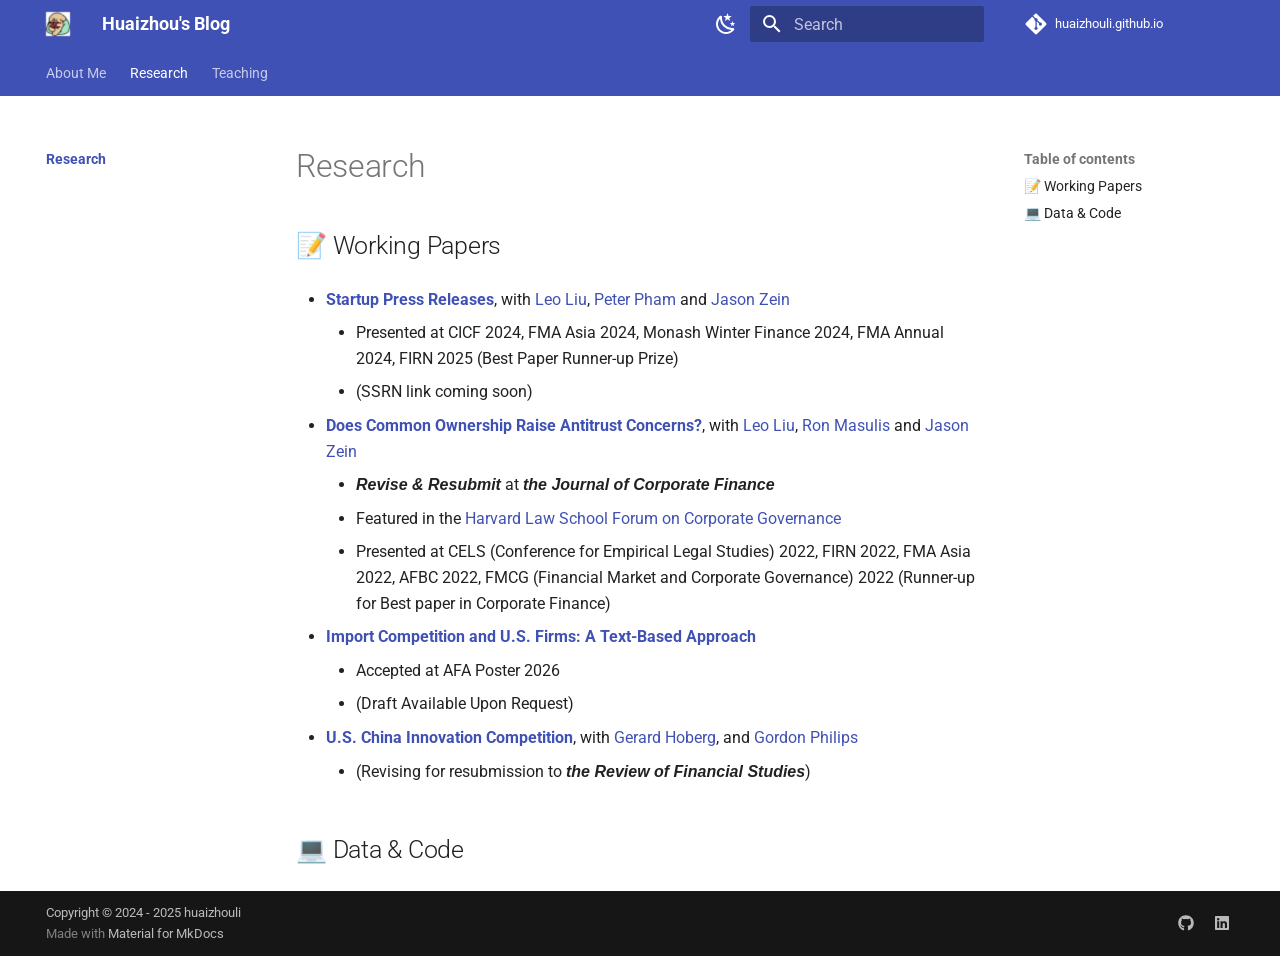
==== commit b47c7de0: "Deployed e893933 with MkDocs version: 1.6.1" ====
--- a/research/index.html
+++ b/research/index.html
@@ -592,7 +592,7 @@
 </ul>
 </li>
 <li>
-<p><strong>U.S. China Innovation Competition</strong>, with <a href="https://faculty.marshall.usc.edu/Gerard-Hoberg/">Gerard Hoberg</a>, and <a href="https://faculty.tuck.dartmouth.edu/gordon-phillips/">Gordon Philips</a></p>
+<p><a href="https://www.dropbox.com/scl/fi/k52cikcw6ks3vpwtrm9rj/main_language_updated.pdf?rlkey=1ikau9de6c7r2a7lqgrsgssyi&amp;st=knj3g0tq&amp;dl=0"><strong>U.S. China Innovation Competition</strong></a>, with <a href="https://faculty.marshall.usc.edu/Gerard-Hoberg/">Gerard Hoberg</a>, and <a href="https://faculty.tuck.dartmouth.edu/gordon-phillips/">Gordon Philips</a></p>
 <ul>
 <li>(Revising for resubmission to <strong><em>the Review of Financial Studies</em></strong>)</li>
 </ul>
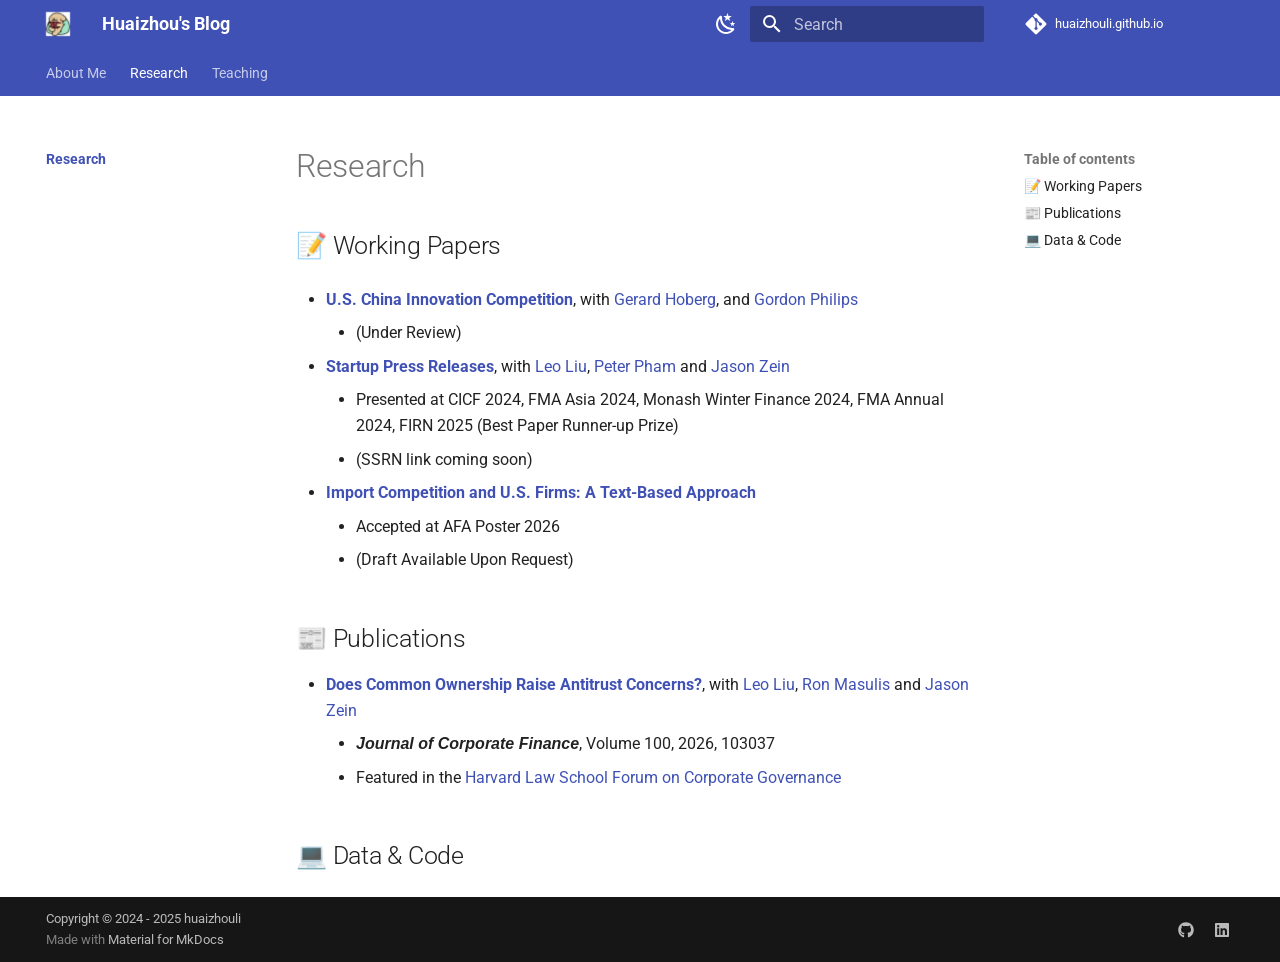
==== commit 4436db40: "Deployed 8f82af1 with MkDocs version: 1.6.1" ====
--- a/research/index.html
+++ b/research/index.html
@@ -536,6 +536,17 @@
 </li>
       
         <li class="md-nav__item">
+  <a href="#publications" class="md-nav__link">
+    <span class="md-ellipsis">
+      
+        📰 Publications
+      
+    </span>
+  </a>
+  
+</li>
+      
+        <li class="md-nav__item">
   <a href="#data-code" class="md-nav__link">
     <span class="md-ellipsis">
       
@@ -570,18 +581,16 @@
 <h2 id="working-papers">📝 Working Papers<a class="headerlink" href="#working-papers" title="Permanent link">&para;</a></h2>
 <ul>
 <li>
-<p><a href="https://www.dropbox.com/scl/fi/718hh9p7cngcd8izkwu8a/main.pdf?rlkey=gdleuhzts0g7iaggxsk9efte0&amp;st=14bcrcd3&amp;dl=0"><strong>Startup Press Releases</strong></a>, with <a href="https://leoliu0.github.io/">Leo Liu</a>, <a href="https://sites.google.com/view/peterkienpham/home">Peter Pham</a> and <a href="https://www.jasonzein.com/">Jason Zein</a></p>
+<p><a href="https://papers.ssrn.com/sol3/papers.cfm?abstract_id=6730426"><strong>U.S. China Innovation Competition</strong></a>, with <a href="https://faculty.marshall.usc.edu/Gerard-Hoberg/">Gerard Hoberg</a>, and <a href="https://faculty.tuck.dartmouth.edu/gordon-phillips/">Gordon Philips</a></p>
+<ul>
+<li>(Under Review)</li>
+</ul>
+</li>
+<li>
+<p><a href="https://www.dropbox.com/scl/fi/npdnby1w9cokinkf5f053/main.pdf?rlkey=6vg70dqft25g7qgwvy31bwnm5&amp;st=2f0fp7r1&amp;dl=0"><strong>Startup Press Releases</strong></a>, with <a href="https://leoliu0.github.io/">Leo Liu</a>, <a href="https://sites.google.com/view/peterkienpham/home">Peter Pham</a> and <a href="https://www.jasonzein.com/">Jason Zein</a></p>
 <ul>
 <li>Presented at CICF 2024, FMA Asia 2024, Monash Winter Finance 2024, FMA Annual 2024, FIRN 2025 (Best Paper Runner-up Prize)</li>
 <li>(SSRN link coming soon)</li>
-</ul>
-</li>
-<li>
-<p><a href="https://papers.ssrn.com/sol3/papers.cfm?abstract_id=4972463"><strong>Does Common Ownership Raise Antitrust Concerns?</strong></a>, with <a href="https://leoliu0.github.io/">Leo Liu</a>, <a href="https://sites.google.com/site/ronmasulis">Ron Masulis</a> and <a href="https://www.jasonzein.com/">Jason Zein</a></p>
-<ul>
-<li><strong><em>Revise &amp; Resubmit</em></strong> at <strong><em>the Journal of Corporate Finance</em></strong></li>
-<li>Featured in the <a href="https://corpgov.law.harvard.edu/2025/01/06/does-common-ownership-raise-antitrust-concerns/">Harvard Law School Forum on Corporate Governance</a></li>
-<li>Presented at  CELS (Conference for Empirical Legal Studies) 2022, FIRN 2022, FMA Asia 2022,  AFBC 2022, FMCG (Financial Market and Corporate Governance) 2022 (Runner-up for Best paper in Corporate Finance)</li>
 </ul>
 </li>
 <li>
@@ -591,10 +600,12 @@
 <li>(Draft Available Upon Request)</li>
 </ul>
 </li>
-<li>
-<p><a href="https://www.dropbox.com/scl/fi/k52cikcw6ks3vpwtrm9rj/main_language_updated.pdf?rlkey=1ikau9de6c7r2a7lqgrsgssyi&amp;st=knj3g0tq&amp;dl=0"><strong>U.S. China Innovation Competition</strong></a>, with <a href="https://faculty.marshall.usc.edu/Gerard-Hoberg/">Gerard Hoberg</a>, and <a href="https://faculty.tuck.dartmouth.edu/gordon-phillips/">Gordon Philips</a></p>
+</ul>
+<h2 id="publications">📰 Publications<a class="headerlink" href="#publications" title="Permanent link">&para;</a></h2>
 <ul>
-<li>(Revising for resubmission to <strong><em>the Review of Financial Studies</em></strong>)</li>
+<li><a href="https://doi.org/10.1016/j.jcorpfin.2026.103037"><strong>Does Common Ownership Raise Antitrust Concerns?</strong></a>, with <a href="https://leoliu0.github.io/">Leo Liu</a>, <a href="https://sites.google.com/site/ronmasulis">Ron Masulis</a> and <a href="https://www.jasonzein.com/">Jason Zein</a><ul>
+<li><strong><em>Journal of Corporate Finance</em></strong>, Volume 100, 2026, 103037</li>
+<li>Featured in the <a href="https://corpgov.law.harvard.edu/2025/01/06/does-common-ownership-raise-antitrust-concerns/">Harvard Law School Forum on Corporate Governance</a></li>
 </ul>
 </li>
 </ul>
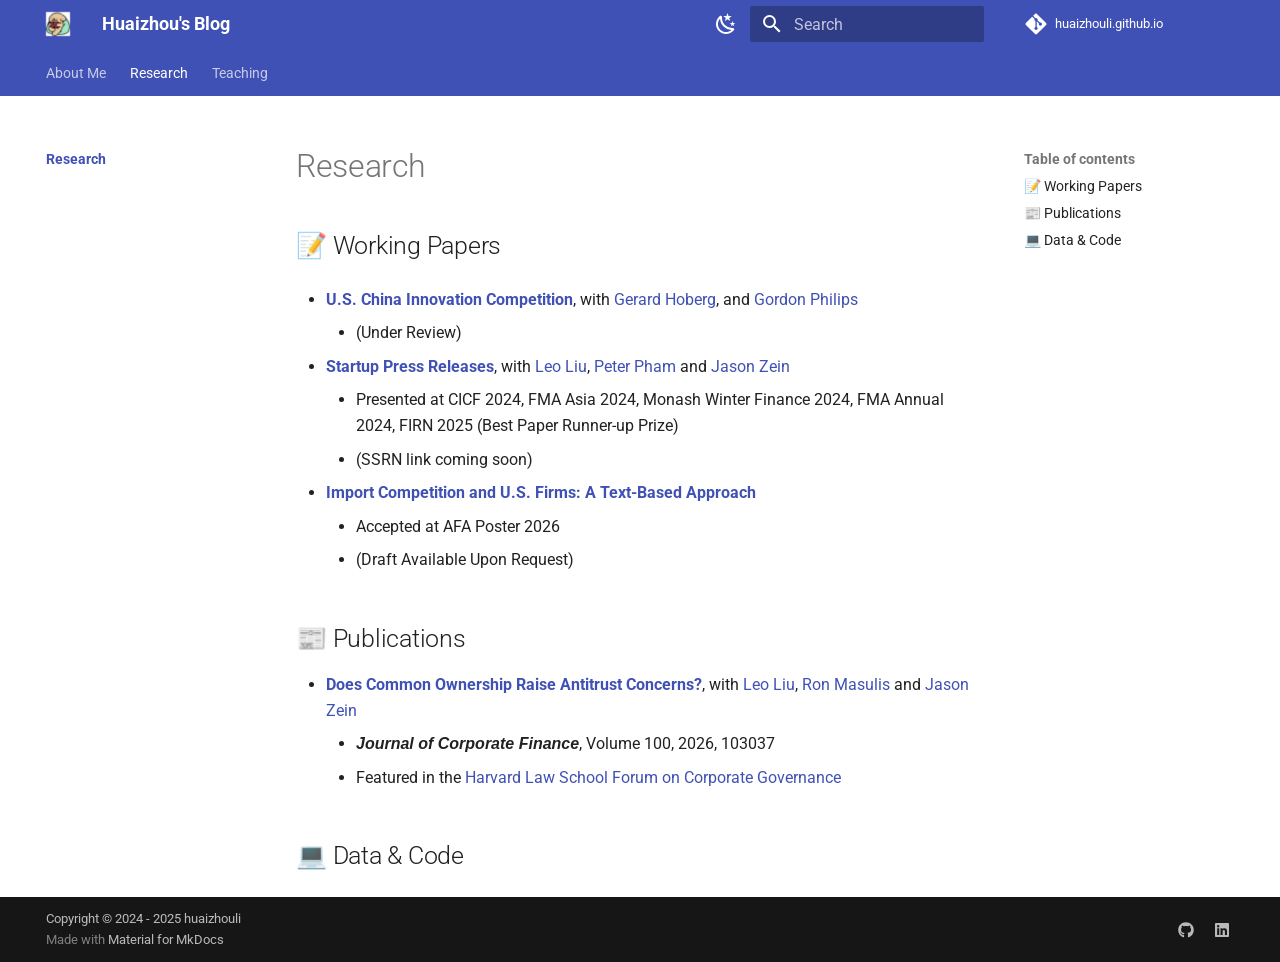
==== commit 15b9c1f7: "Deployed d3813e3 with MkDocs version: 1.6.1" ====
--- a/research/index.html
+++ b/research/index.html
@@ -23,7 +23,7 @@
       
       
       <link rel="icon" href="../images/Favicon.png">
-      <meta name="generator" content="mkdocs-1.6.1, mkdocs-material-9.7.6">
+      <meta name="generator" content="mkdocs-1.6.1, mkdocs-material-9.7.7">
     
     
       
@@ -31,7 +31,7 @@
       
     
     
-      <link rel="stylesheet" href="../assets/stylesheets/main.484c7ddc.min.css">
+      <link rel="stylesheet" href="../assets/stylesheets/main.ec1eaa64.min.css">
       
         
         <link rel="stylesheet" href="../assets/stylesheets/palette.ab4e12ef.min.css">
@@ -699,7 +699,7 @@
       <script id="__config" type="application/json">{"annotate": null, "base": "..", "features": ["navigation.tabs", "search.suggest", "search.highlight", "search.share", "navigation.top", "navigation.indexes"], "search": "../assets/javascripts/workers/search.2c215733.min.js", "tags": null, "translations": {"clipboard.copied": "Copied to clipboard", "clipboard.copy": "Copy to clipboard", "search.result.more.one": "1 more on this page", "search.result.more.other": "# more on this page", "search.result.none": "No matching documents", "search.result.one": "1 matching document", "search.result.other": "# matching documents", "search.result.placeholder": "Type to start searching", "search.result.term.missing": "Missing", "select.version": "Select version"}, "version": null}</script>
     
     
-      <script src="../assets/javascripts/bundle.79ae519e.min.js"></script>
+      <script src="../assets/javascripts/bundle.d7400e89.min.js"></script>
       
     
   </body>
--- a/assets/stylesheets/main.ec1eaa64.min.css
+++ b/assets/stylesheets/main.ec1eaa64.min.css
@@ -0,0 +1 @@
+@charset "UTF-8";html{-webkit-text-size-adjust:none;-moz-text-size-adjust:none;text-size-adjust:none;box-sizing:border-box}*,:after,:before{box-sizing:inherit}@media (prefers-reduced-motion){*,:after,:before{transition:none!important}}body{margin:0}a,button,input,label{-webkit-tap-highlight-color:transparent}a{color:inherit;text-decoration:none}hr{border:0;box-sizing:initial;display:block;height:.05rem;overflow:visible;padding:0}small{font-size:80%}sub,sup{line-height:1em}img{border-style:none}table{border-collapse:initial;border-spacing:0}td,th{font-weight:400;vertical-align:top}button{background:#0000;border:0;font-family:inherit;font-size:inherit;margin:0;padding:0}input{border:0;outline:none}:root{--md-primary-fg-color:#4051b5;--md-primary-fg-color--light:#5d6cc0;--md-primary-fg-color--dark:#303fa1;--md-primary-bg-color:#fff;--md-primary-bg-color--light:#ffffffb3;--md-accent-fg-color:#526cfe;--md-accent-fg-color--transparent:#526cfe1a;--md-accent-bg-color:#fff;--md-accent-bg-color--light:#ffffffb3}[data-md-color-scheme=default]{color-scheme:light}[data-md-color-scheme=default] img[src$="#gh-dark-mode-only"],[data-md-color-scheme=default] img[src$="#only-dark"]{display:none}:root,[data-md-color-scheme=default]{--md-hue:225deg;--md-default-fg-color:#000000de;--md-default-fg-color--light:#0000008a;--md-default-fg-color--lighter:#00000052;--md-default-fg-color--lightest:#00000012;--md-default-bg-color:#fff;--md-default-bg-color--light:#ffffffb3;--md-default-bg-color--lighter:#ffffff4d;--md-default-bg-color--lightest:#ffffff1f;--md-code-fg-color:#36464e;--md-code-bg-color:#f5f5f5;--md-code-bg-color--light:#f5f5f5b3;--md-code-bg-color--lighter:#f5f5f54d;--md-code-hl-color:#4287ff;--md-code-hl-color--light:#4287ff1a;--md-code-hl-number-color:#d52a2a;--md-code-hl-special-color:#db1457;--md-code-hl-function-color:#a846b9;--md-code-hl-constant-color:#6e59d9;--md-code-hl-keyword-color:#3f6ec6;--md-code-hl-string-color:#1c7d4d;--md-code-hl-name-color:var(--md-code-fg-color);--md-code-hl-operator-color:var(--md-default-fg-color--light);--md-code-hl-punctuation-color:var(--md-default-fg-color--light);--md-code-hl-comment-color:var(--md-default-fg-color--light);--md-code-hl-generic-color:var(--md-default-fg-color--light);--md-code-hl-variable-color:var(--md-default-fg-color--light);--md-typeset-color:var(--md-default-fg-color);--md-typeset-a-color:var(--md-primary-fg-color);--md-typeset-del-color:#f5503d26;--md-typeset-ins-color:#0bd57026;--md-typeset-kbd-color:#fafafa;--md-typeset-kbd-accent-color:#fff;--md-typeset-kbd-border-color:#b8b8b8;--md-typeset-mark-color:#ffff0080;--md-typeset-table-color:#0000001f;--md-typeset-table-color--light:rgba(0,0,0,.035);--md-admonition-fg-color:var(--md-default-fg-color);--md-admonition-bg-color:var(--md-default-bg-color);--md-warning-fg-color:#000000de;--md-warning-bg-color:#ff9;--md-footer-fg-color:#fff;--md-footer-fg-color--light:#ffffffb3;--md-footer-fg-color--lighter:#ffffff73;--md-footer-bg-color:#000000de;--md-footer-bg-color--dark:#00000052;--md-shadow-z1:0 0.2rem 0.5rem #0000000d,0 0 0.05rem #0000001a;--md-shadow-z2:0 0.2rem 0.5rem #0000001a,0 0 0.05rem #00000040;--md-shadow-z3:0 0.2rem 0.5rem #0003,0 0 0.05rem #00000059}.md-icon svg{fill:currentcolor;display:block;height:1.2rem;width:1.2rem}body{-webkit-font-smoothing:antialiased;-moz-osx-font-smoothing:grayscale;--md-text-font-family:var(--md-text-font,_),-apple-system,BlinkMacSystemFont,Helvetica,Arial,sans-serif;--md-code-font-family:var(--md-code-font,_),SFMono-Regular,Consolas,Menlo,monospace}aside,body,input{font-feature-settings:"kern","liga";color:var(--md-typeset-color);font-family:var(--md-text-font-family)}code,kbd,pre{font-feature-settings:"kern";font-family:var(--md-code-font-family)}:root{--md-typeset-table-sort-icon:url('data:image/svg+xml;charset=utf-8,<svg xmlns="http://www.w3.org/2000/svg" viewBox="0 0 24 24"><path d="m18 21-4-4h3V7h-3l4-4 4 4h-3v10h3M2 19v-2h10v2M2 13v-2h7v2M2 7V5h4v2z"/></svg>');--md-typeset-table-sort-icon--asc:url('data:image/svg+xml;charset=utf-8,<svg xmlns="http://www.w3.org/2000/svg" viewBox="0 0 24 24"><path d="M19 17h3l-4 4-4-4h3V3h2M2 17h10v2H2M6 5v2H2V5m0 6h7v2H2z"/></svg>');--md-typeset-table-sort-icon--desc:url('data:image/svg+xml;charset=utf-8,<svg xmlns="http://www.w3.org/2000/svg" viewBox="0 0 24 24"><path d="M19 7h3l-4-4-4 4h3v14h2M2 17h10v2H2M6 5v2H2V5m0 6h7v2H2z"/></svg>')}.md-typeset{-webkit-print-color-adjust:exact;color-adjust:exact;font-size:.8rem;line-height:1.6;overflow-wrap:break-word}@media print{.md-typeset{font-size:.68rem}}.md-typeset blockquote,.md-typeset dl,.md-typeset figure,.md-typeset ol,.md-typeset pre,.md-typeset ul{margin-bottom:1em;margin-top:1em}.md-typeset h1{color:var(--md-default-fg-color--light);font-size:2em;line-height:1.3;margin:0 0 1.25em}.md-typeset h1,.md-typeset h2{font-weight:300;letter-spacing:-.01em}.md-typeset h2{font-size:1.5625em;line-height:1.4;margin:1.6em 0 .64em}.md-typeset h3{font-size:1.25em;font-weight:400;letter-spacing:-.01em;line-height:1.5;margin:1.6em 0 .8em}.md-typeset h2+h3{margin-top:.8em}.md-typeset h4{font-weight:700;letter-spacing:-.01em;margin:1em 0}.md-typeset h5,.md-typeset h6{color:var(--md-default-fg-color--light);font-size:.8em;font-weight:700;letter-spacing:-.01em;margin:1.25em 0}.md-typeset h5{text-transform:uppercase}.md-typeset h5 code{text-transform:none}.md-typeset hr{border-bottom:.05rem solid var(--md-default-fg-color--lightest);display:flow-root;margin:1.5em 0}.md-typeset a{color:var(--md-typeset-a-color);word-break:break-word}.md-typeset a,.md-typeset a:before{transition:color 125ms}.md-typeset a:focus,.md-typeset a:hover{color:var(--md-accent-fg-color)}.md-typeset a:focus code,.md-typeset a:hover code{background-color:var(--md-accent-fg-color--transparent);color:var(--md-accent-fg-color)}.md-typeset a code{color:var(--md-typeset-a-color)}.md-typeset a.focus-visible{outline-color:var(--md-accent-fg-color);outline-offset:.2rem}.md-typeset code,.md-typeset kbd,.md-typeset pre{color:var(--md-code-fg-color);direction:ltr;font-variant-ligatures:none;transition:background-color 125ms}@media print{.md-typeset code,.md-typeset kbd,.md-typeset pre{white-space:pre-wrap}}.md-typeset code{background-color:var(--md-code-bg-color);border-radius:.1rem;-webkit-box-decoration-break:clone;box-decoration-break:clone;font-size:.85em;padding:0 .2941176471em;transition:color 125ms,background-color 125ms;word-break:break-word}.md-typeset code:not(.focus-visible){-webkit-tap-highlight-color:transparent;outline:none}.md-typeset pre{display:flow-root;line-height:1.4;position:relative}.md-typeset pre>code{-webkit-box-decoration-break:slice;box-decoration-break:slice;box-shadow:none;display:block;margin:0;outline-color:var(--md-accent-fg-color);overflow:auto;padding:.7720588235em 1.1764705882em;scrollbar-color:var(--md-default-fg-color--lighter) #0000;scrollbar-width:thin;touch-action:auto;word-break:normal}.md-typeset pre>code:hover{scrollbar-color:var(--md-accent-fg-color) #0000}.md-typeset pre>code::-webkit-scrollbar{height:.2rem;width:.2rem}.md-typeset pre>code::-webkit-scrollbar-thumb{background-color:var(--md-default-fg-color--lighter)}.md-typeset pre>code::-webkit-scrollbar-thumb:hover{background-color:var(--md-accent-fg-color)}.md-typeset kbd{background-color:var(--md-typeset-kbd-color);border-radius:.1rem;box-shadow:0 .1rem 0 .05rem var(--md-typeset-kbd-border-color),0 .1rem 0 var(--md-typeset-kbd-border-color),0 -.1rem .2rem var(--md-typeset-kbd-accent-color) inset;color:var(--md-default-fg-color);display:inline-block;font-size:.75em;padding:0 .6666666667em;vertical-align:text-top;word-break:break-word}.md-typeset mark{background-color:var(--md-typeset-mark-color);-webkit-box-decoration-break:clone;box-decoration-break:clone;color:inherit;word-break:break-word}.md-typeset abbr{cursor:help;text-decoration:none}.md-typeset [data-preview],.md-typeset abbr{border-bottom:.05rem dotted var(--md-default-fg-color--light)}.md-typeset small{opacity:.75}[dir=ltr] .md-typeset sub,[dir=ltr] .md-typeset sup{margin-left:.078125em}[dir=rtl] .md-typeset sub,[dir=rtl] .md-typeset sup{margin-right:.078125em}[dir=ltr] .md-typeset blockquote{padding-left:.6rem}[dir=rtl] .md-typeset blockquote{padding-right:.6rem}[dir=ltr] .md-typeset blockquote{border-left:.2rem solid var(--md-default-fg-color--lighter)}[dir=rtl] .md-typeset blockquote{border-right:.2rem solid var(--md-default-fg-color--lighter)}.md-typeset blockquote{color:var(--md-default-fg-color--light);margin-left:0;margin-right:0}.md-typeset ul{list-style-type:disc}.md-typeset ul[type]{list-style-type:revert-layer}[dir=ltr] .md-typeset ol,[dir=ltr] .md-typeset ul{margin-left:.625em}[dir=rtl] .md-typeset ol,[dir=rtl] .md-typeset ul{margin-right:.625em}.md-typeset ol,.md-typeset ul{padding:0}.md-typeset ol:not([hidden]),.md-typeset ul:not([hidden]){display:flow-root}.md-typeset ol ol,.md-typeset ul ol{list-style-type:lower-alpha}.md-typeset ol ol ol,.md-typeset ul ol ol{list-style-type:lower-roman}.md-typeset ol ol ol ol,.md-typeset ul ol ol ol{list-style-type:upper-alpha}.md-typeset ol ol ol ol ol,.md-typeset ul ol ol ol ol{list-style-type:upper-roman}.md-typeset ol[type],.md-typeset ul[type]{list-style-type:revert-layer}[dir=ltr] .md-typeset ol li,[dir=ltr] .md-typeset ul li{margin-left:1.25em}[dir=rtl] .md-typeset ol li,[dir=rtl] .md-typeset ul li{margin-right:1.25em}.md-typeset ol li,.md-typeset ul li{margin-bottom:.5em}.md-typeset ol li blockquote,.md-typeset ol li p,.md-typeset ul li blockquote,.md-typeset ul li p{margin:.5em 0}.md-typeset ol li:last-child,.md-typeset ul li:last-child{margin-bottom:0}[dir=ltr] .md-typeset ol li ol,[dir=ltr] .md-typeset ol li ul,[dir=ltr] .md-typeset ul li ol,[dir=ltr] .md-typeset ul li ul{margin-left:.625em}[dir=rtl] .md-typeset ol li ol,[dir=rtl] .md-typeset ol li ul,[dir=rtl] .md-typeset ul li ol,[dir=rtl] .md-typeset ul li ul{margin-right:.625em}.md-typeset ol li ol,.md-typeset ol li ul,.md-typeset ul li ol,.md-typeset ul li ul{margin-bottom:.5em;margin-top:.5em}[dir=ltr] .md-typeset dd{margin-left:1.875em}[dir=rtl] .md-typeset dd{margin-right:1.875em}.md-typeset dd{margin-bottom:1.5em;margin-top:1em}.md-typeset img,.md-typeset svg,.md-typeset video{height:auto;max-width:100%}.md-typeset img[align=left]{margin:1em 1em 1em 0}.md-typeset img[align=right]{margin:1em 0 1em 1em}.md-typeset img[align]:only-child{margin-top:0}.md-typeset figure{display:flow-root;margin:1em auto;max-width:100%;text-align:center;width:fit-content}.md-typeset figure img{display:block;margin:0 auto}.md-typeset figcaption{font-style:italic;margin:1em auto;max-width:24rem}.md-typeset iframe{max-width:100%}.md-typeset table:not([class]){background-color:var(--md-default-bg-color);border:.05rem solid var(--md-typeset-table-color);border-radius:.1rem;display:inline-block;font-size:.64rem;max-width:100%;overflow:auto;touch-action:auto}@media print{.md-typeset table:not([class]){display:table}}.md-typeset table:not([class])+*{margin-top:1.5em}.md-typeset table:not([class]) td>:first-child,.md-typeset table:not([class]) th>:first-child{margin-top:0}.md-typeset table:not([class]) td>:last-child,.md-typeset table:not([class]) th>:last-child{margin-bottom:0}.md-typeset table:not([class]) td:not([align]),.md-typeset table:not([class]) th:not([align]){text-align:left}[dir=rtl] .md-typeset table:not([class]) td:not([align]),[dir=rtl] .md-typeset table:not([class]) th:not([align]){text-align:right}.md-typeset table:not([class]) th{font-weight:700;min-width:5rem;padding:.9375em 1.25em;vertical-align:top}.md-typeset table:not([class]) td{border-top:.05rem solid var(--md-typeset-table-color);padding:.9375em 1.25em;vertical-align:top}.md-typeset table:not([class]) tbody tr{transition:background-color 125ms}.md-typeset table:not([class]) tbody tr:hover{background-color:var(--md-typeset-table-color--light);box-shadow:0 .05rem 0 var(--md-default-bg-color) inset}.md-typeset table:not([class]) a{word-break:normal}.md-typeset table th[role=columnheader]{cursor:pointer}[dir=ltr] .md-typeset table th[role=columnheader]:after{margin-left:.5em}[dir=rtl] .md-typeset table th[role=columnheader]:after{margin-right:.5em}.md-typeset table th[role=columnheader]:after{content:"";display:inline-block;height:1.2em;-webkit-mask-image:var(--md-typeset-table-sort-icon);mask-image:var(--md-typeset-table-sort-icon);-webkit-mask-repeat:no-repeat;mask-repeat:no-repeat;-webkit-mask-size:contain;mask-size:contain;transition:background-color 125ms;vertical-align:text-bottom;width:1.2em}.md-typeset table th[role=columnheader]:hover:after{background-color:var(--md-default-fg-color--lighter)}.md-typeset table th[role=columnheader][aria-sort=ascending]:after{background-color:var(--md-default-fg-color--light);-webkit-mask-image:var(--md-typeset-table-sort-icon--asc);mask-image:var(--md-typeset-table-sort-icon--asc)}.md-typeset table th[role=columnheader][aria-sort=descending]:after{background-color:var(--md-default-fg-color--light);-webkit-mask-image:var(--md-typeset-table-sort-icon--desc);mask-image:var(--md-typeset-table-sort-icon--desc)}.md-typeset__scrollwrap{margin:1em -.8rem;overflow-x:auto;touch-action:auto}.md-typeset__table{display:inline-block;margin-bottom:.5em;padding:0 .8rem}@media print{.md-typeset__table{display:block}}html .md-typeset__table table{display:table;margin:0;overflow:hidden;width:100%}@media screen and (max-width:44.984375em){.md-content__inner>pre{margin:1em -.8rem}.md-content__inner>pre code{border-radius:0}}.md-typeset .md-author{border-radius:100%;display:block;flex-shrink:0;height:1.6rem;overflow:hidden;position:relative;transition:color 125ms,transform 125ms;width:1.6rem}.md-typeset .md-author img{display:block}.md-typeset .md-author--more{background:var(--md-default-fg-color--lightest);color:var(--md-default-fg-color--lighter);font-size:.6rem;font-weight:700;line-height:1.6rem;text-align:center}.md-typeset .md-author--long{height:2.4rem;width:2.4rem}.md-typeset a.md-author{transform:scale(1)}.md-typeset a.md-author img{border-radius:100%;filter:grayscale(100%) opacity(75%);transition:filter 125ms}.md-typeset a.md-author:focus,.md-typeset a.md-author:hover{transform:scale(1.1);z-index:1}.md-typeset a.md-author:focus img,.md-typeset a.md-author:hover img{filter:grayscale(0)}.md-banner{background-color:var(--md-footer-bg-color);color:var(--md-footer-fg-color);overflow:auto}@media print{.md-banner{display:none}}.md-banner--warning{background-color:var(--md-warning-bg-color);color:var(--md-warning-fg-color)}.md-banner__inner{font-size:.7rem;margin:.6rem auto;padding:0 .8rem}[dir=ltr] .md-banner__button{float:right}[dir=rtl] .md-banner__button{float:left}.md-banner__button{color:inherit;cursor:pointer;transition:opacity .25s}.no-js .md-banner__button{display:none}.md-banner__button:hover{opacity:.7}html{font-size:125%;height:100%;overflow-x:hidden}@media screen and (min-width:100em){html{font-size:137.5%}}@media screen and (min-width:125em){html{font-size:150%}}body{background-color:var(--md-default-bg-color);display:flex;flex-direction:column;font-size:.5rem;min-height:100%;position:relative;width:100%}@media print{body{display:block}}@media screen and (max-width:59.984375em){body[data-md-scrolllock]{position:fixed}}.md-grid{margin-left:auto;margin-right:auto;max-width:61rem}.md-container{display:flex;flex-direction:column;flex-grow:1}@media print{.md-container{display:block}}.md-main{flex-grow:1}.md-main__inner{display:flex;height:100%;margin-top:1.5rem}.md-ellipsis{overflow:hidden;text-overflow:ellipsis}.md-toggle{display:none}.md-option{height:0;opacity:0;position:absolute;width:0}.md-option:checked+label:not([hidden]){display:block}.md-option.focus-visible+label{outline-color:var(--md-accent-fg-color);outline-style:auto}.md-skip{background-color:var(--md-default-fg-color);border-radius:.1rem;color:var(--md-default-bg-color);font-size:.64rem;margin:.5rem;opacity:0;outline-color:var(--md-accent-fg-color);padding:.3rem .5rem;position:fixed;transform:translateY(.4rem);z-index:-1}.md-skip:focus{opacity:1;transform:translateY(0);transition:transform .25s cubic-bezier(.4,0,.2,1),opacity 175ms 75ms;z-index:10}@page{margin:25mm}:root{--md-clipboard-icon:url('data:image/svg+xml;charset=utf-8,<svg xmlns="http://www.w3.org/2000/svg" viewBox="0 0 24 24"><path d="M19 21H8V7h11m0-2H8a2 2 0 0 0-2 2v14a2 2 0 0 0 2 2h11a2 2 0 0 0 2-2V7a2 2 0 0 0-2-2m-3-4H4a2 2 0 0 0-2 2v14h2V3h12z"/></svg>')}.md-clipboard{border-radius:.1rem;color:var(--md-default-fg-color--lightest);cursor:pointer;height:1.5em;outline-color:var(--md-accent-fg-color);outline-offset:.1rem;transition:color .25s;width:1.5em;z-index:1}@media print{.md-clipboard{display:none}}.md-clipboard:not(.focus-visible){-webkit-tap-highlight-color:transparent;outline:none}:hover>.md-clipboard{color:var(--md-default-fg-color--light)}.md-clipboard:focus,.md-clipboard:hover{color:var(--md-accent-fg-color)}.md-clipboard:after{background-color:currentcolor;content:"";display:block;height:1.125em;margin:0 auto;-webkit-mask-image:var(--md-clipboard-icon);mask-image:var(--md-clipboard-icon);-webkit-mask-position:center;mask-position:center;-webkit-mask-repeat:no-repeat;mask-repeat:no-repeat;-webkit-mask-size:contain;mask-size:contain;width:1.125em}.md-clipboard--inline{cursor:pointer}.md-clipboard--inline code{transition:color .25s,background-color .25s}.md-clipboard--inline:focus code,.md-clipboard--inline:hover code{background-color:var(--md-accent-fg-color--transparent);color:var(--md-accent-fg-color)}:root{--md-code-select-icon:url('data:image/svg+xml;charset=utf-8,<svg xmlns="http://www.w3.org/2000/svg" viewBox="0 0 24 24"><path d="M19 19h-4v2h4c1.1 0 2-.9 2-2v-4h-2m0-12h-4v2h4v4h2V5c0-1.1-.9-2-2-2M5 5h4V3H5c-1.1 0-2 .9-2 2v4h2m0 6H3v4c0 1.1.9 2 2 2h4v-2H5zm2-4h2v2H7zm4 0h2v2h-2zm4 0h2v2h-2zM7 7h2v2H7zm4 0h2v2h-2zm4 0h2v2h-2zm-8 8h2v2H7zm4 0h2v2h-2zm4 0h2v2h-2z"/></svg>');--md-code-copy-icon:url('data:image/svg+xml;charset=utf-8,<svg xmlns="http://www.w3.org/2000/svg" viewBox="0 0 24 24"><path d="M19 21H8V7h11m0-2H8a2 2 0 0 0-2 2v14a2 2 0 0 0 2 2h11a2 2 0 0 0 2-2V7a2 2 0 0 0-2-2m-3-4H4a2 2 0 0 0-2 2v14h2V3h12z"/></svg>')}.md-typeset .md-code__content{display:grid}.md-code__nav{background-color:var(--md-code-bg-color--lighter);border-radius:.1rem;display:flex;gap:.2rem;padding:.2rem;position:absolute;right:.25em;top:.25em;transition:background-color .25s;z-index:1}:hover>.md-code__nav{background-color:var(--md-code-bg-color--light)}.md-code__button{color:var(--md-default-fg-color--lightest);cursor:pointer;display:block;height:1.5em;outline-color:var(--md-accent-fg-color);outline-offset:.1rem;transition:color .25s;width:1.5em}:hover>*>.md-code__button{color:var(--md-default-fg-color--light)}.md-code__button.focus-visible,.md-code__button:hover{color:var(--md-accent-fg-color)}.md-code__button--active{color:var(--md-default-fg-color)!important}.md-code__button:after{background-color:currentcolor;content:"";display:block;height:1.125em;margin:0 auto;-webkit-mask-position:center;mask-position:center;-webkit-mask-repeat:no-repeat;mask-repeat:no-repeat;-webkit-mask-size:contain;mask-size:contain;width:1.125em}.md-code__button[data-md-type=select]:after{-webkit-mask-image:var(--md-code-select-icon);mask-image:var(--md-code-select-icon)}.md-code__button[data-md-type=copy]:after{-webkit-mask-image:var(--md-code-copy-icon);mask-image:var(--md-code-copy-icon)}@keyframes consent{0%{opacity:0;transform:translateY(100%)}to{opacity:1;transform:translateY(0)}}@keyframes overlay{0%{opacity:0}to{opacity:1}}.md-consent__overlay{animation:overlay .25s both;-webkit-backdrop-filter:blur(.1rem);backdrop-filter:blur(.1rem);background-color:#0000008a;height:100%;opacity:1;position:fixed;top:0;width:100%;z-index:5}.md-consent__inner{animation:consent .5s cubic-bezier(.1,.7,.1,1) both;background-color:var(--md-default-bg-color);border:0;border-radius:.1rem;bottom:0;box-shadow:0 0 .2rem #0000001a,0 .2rem .4rem #0003;max-height:100%;overflow:auto;padding:0;position:fixed;width:100%;z-index:5}.md-consent__form{padding:.8rem}.md-consent__settings{display:none;margin:1em 0}input:checked+.md-consent__settings{display:block}.md-consent__controls{margin-bottom:.8rem}.md-typeset .md-consent__controls .md-button{display:inline}@media screen and (max-width:44.984375em){.md-typeset .md-consent__controls .md-button{display:block;margin-top:.4rem;text-align:center;width:100%}}.md-consent label{cursor:pointer}.md-content{flex-grow:1;min-width:0}.md-content__inner{margin:0 .8rem 1.2rem;padding-top:.6rem}@media screen and (min-width:76.25em){[dir=ltr] .md-sidebar--primary:not([hidden])~.md-content>.md-content__inner{margin-left:1.2rem}[dir=ltr] .md-sidebar--secondary:not([hidden])~.md-content>.md-content__inner,[dir=rtl] .md-sidebar--primary:not([hidden])~.md-content>.md-content__inner{margin-right:1.2rem}[dir=rtl] .md-sidebar--secondary:not([hidden])~.md-content>.md-content__inner{margin-left:1.2rem}}.md-content__inner:before{content:"";display:block;height:.4rem}.md-content__inner>:last-child{margin-bottom:0}[dir=ltr] .md-content__button{float:right}[dir=rtl] .md-content__button{float:left}[dir=ltr] .md-content__button{margin-left:.4rem}[dir=rtl] .md-content__button{margin-right:.4rem}.md-content__button{margin:.4rem 0;padding:0}@media print{.md-content__button{display:none}}.md-typeset .md-content__button{color:var(--md-default-fg-color--lighter)}.md-content__button svg{display:inline;vertical-align:top}[dir=rtl] .md-content__button svg{transform:scaleX(-1)}[dir=ltr] .md-dialog{right:.8rem}[dir=rtl] .md-dialog{left:.8rem}.md-dialog{background-color:var(--md-default-fg-color);border-radius:.1rem;bottom:.8rem;box-shadow:var(--md-shadow-z3);min-width:11.1rem;opacity:0;padding:.4rem .6rem;pointer-events:none;position:fixed;transform:translateY(100%);transition:transform 0ms .4s,opacity .4s;z-index:4}@media print{.md-dialog{display:none}}.md-dialog--active{opacity:1;pointer-events:auto;transform:translateY(0);transition:transform .4s cubic-bezier(.075,.85,.175,1),opacity .4s}.md-dialog__inner{color:var(--md-default-bg-color);font-size:.7rem}.md-feedback{margin:2em 0 1em;text-align:center}.md-feedback fieldset{border:none;margin:0;padding:0}.md-feedback__title{font-weight:700;margin:1em auto}.md-feedback__inner{position:relative}.md-feedback__list{display:flex;flex-wrap:wrap;place-content:baseline center;position:relative}.md-feedback__list:hover .md-icon:not(:disabled){color:var(--md-default-fg-color--lighter)}:disabled .md-feedback__list{min-height:1.8rem}.md-feedback__icon{color:var(--md-default-fg-color--light);cursor:pointer;flex-shrink:0;margin:0 .1rem;transition:color 125ms}.md-feedback__icon:not(:disabled).md-icon:hover{color:var(--md-accent-fg-color)}.md-feedback__icon:disabled{color:var(--md-default-fg-color--lightest);pointer-events:none}.md-feedback__note{opacity:0;position:relative;transform:translateY(.4rem);transition:transform .4s cubic-bezier(.1,.7,.1,1),opacity .15s}.md-feedback__note>*{margin:0 auto;max-width:16rem}:disabled .md-feedback__note{opacity:1;transform:translateY(0)}@media print{.md-feedback{display:none}}.md-footer{background-color:var(--md-footer-bg-color);color:var(--md-footer-fg-color)}@media print{.md-footer{display:none}}.md-footer__inner{justify-content:space-between;overflow:auto;padding:.2rem}.md-footer__inner:not([hidden]){display:flex}.md-footer__link{align-items:end;display:flex;flex-grow:0.01;margin-bottom:.4rem;margin-top:1rem;max-width:100%;outline-color:var(--md-accent-fg-color);overflow:hidden;transition:opacity .25s}.md-footer__link:focus,.md-footer__link:hover{opacity:.7}[dir=rtl] .md-footer__link svg{transform:scaleX(-1)}@media screen and (max-width:44.984375em){.md-footer__link--prev{flex-shrink:0}.md-footer__link--prev .md-footer__title{display:none}}[dir=ltr] .md-footer__link--next{margin-left:auto}[dir=rtl] .md-footer__link--next{margin-right:auto}.md-footer__link--next{text-align:right}[dir=rtl] .md-footer__link--next{text-align:left}.md-footer__title{flex-grow:1;font-size:.9rem;margin-bottom:.7rem;max-width:calc(100% - 2.4rem);padding:0 1rem;white-space:nowrap}.md-footer__button{margin:.2rem;padding:.4rem}.md-footer__direction{font-size:.64rem;opacity:.7}.md-footer-meta{background-color:var(--md-footer-bg-color--dark)}.md-footer-meta__inner{display:flex;flex-wrap:wrap;justify-content:space-between;padding:.2rem}html .md-footer-meta.md-typeset a{color:var(--md-footer-fg-color--light)}html .md-footer-meta.md-typeset a:focus,html .md-footer-meta.md-typeset a:hover{color:var(--md-footer-fg-color)}.md-copyright{color:var(--md-footer-fg-color--lighter);font-size:.64rem;margin:auto .6rem;padding:.4rem 0;width:100%}@media screen and (min-width:45em){.md-copyright{width:auto}}.md-copyright__highlight{color:var(--md-footer-fg-color--light)}.md-social{display:inline-flex;gap:.2rem;margin:0 .4rem;padding:.2rem 0 .6rem}@media screen and (min-width:45em){.md-social{padding:.6rem 0}}.md-social__link{display:inline-block;height:1.6rem;text-align:center;width:1.6rem}.md-social__link:before{line-height:1.9}.md-social__link svg{fill:currentcolor;max-height:.8rem;vertical-align:-25%}.md-typeset .md-button{border:.1rem solid;border-radius:.1rem;color:var(--md-primary-fg-color);cursor:pointer;display:inline-block;font-weight:700;padding:.625em 2em;transition:color 125ms,background-color 125ms,border-color 125ms}.md-typeset .md-button--primary{background-color:var(--md-primary-fg-color);border-color:var(--md-primary-fg-color);color:var(--md-primary-bg-color)}.md-typeset .md-button:focus,.md-typeset .md-button:hover{background-color:var(--md-accent-fg-color);border-color:var(--md-accent-fg-color);color:var(--md-accent-bg-color)}[dir=ltr] .md-typeset .md-input{border-top-left-radius:.1rem}[dir=ltr] .md-typeset .md-input,[dir=rtl] .md-typeset .md-input{border-top-right-radius:.1rem}[dir=rtl] .md-typeset .md-input{border-top-left-radius:.1rem}.md-typeset .md-input{border-bottom:.1rem solid var(--md-default-fg-color--lighter);box-shadow:var(--md-shadow-z1);font-size:.8rem;height:1.8rem;padding:0 .6rem;transition:border .25s,box-shadow .25s}.md-typeset .md-input:focus,.md-typeset .md-input:hover{border-bottom-color:var(--md-accent-fg-color);box-shadow:var(--md-shadow-z2)}.md-typeset .md-input--stretch{width:100%}.md-header{background-color:var(--md-primary-fg-color);box-shadow:0 0 .2rem #0000,0 .2rem .4rem #0000;color:var(--md-primary-bg-color);display:block;left:0;position:sticky;right:0;top:0;z-index:4}@media print{.md-header{display:none}}.md-header[hidden]{transform:translateY(-100%);transition:transform .25s cubic-bezier(.8,0,.6,1),box-shadow .25s}.md-header--shadow{box-shadow:0 0 .2rem #0000001a,0 .2rem .4rem #0003;transition:transform .25s cubic-bezier(.1,.7,.1,1),box-shadow .25s}.md-header__inner{align-items:center;display:flex;padding:0 .2rem}.md-header__button{color:currentcolor;cursor:pointer;margin:.2rem;outline-color:var(--md-accent-fg-color);padding:.4rem;position:relative;transition:opacity .25s;vertical-align:middle;z-index:1}.md-header__button:hover{opacity:.7}.md-header__button:not([hidden]){display:inline-block}.md-header__button:not(.focus-visible){-webkit-tap-highlight-color:transparent;outline:none}.md-header__button.md-logo{margin:.2rem;padding:.4rem}@media screen and (max-width:76.234375em){.md-header__button.md-logo{display:none}}.md-header__button.md-logo img,.md-header__button.md-logo svg{fill:currentcolor;display:block;height:1.2rem;width:auto}@media screen and (min-width:60em){.md-header__button[for=__search]{display:none}}.no-js .md-header__button[for=__search]{display:none}[dir=rtl] .md-header__button[for=__search] svg{transform:scaleX(-1)}@media screen and (min-width:76.25em){.md-header__button[for=__drawer]{display:none}}.md-header__topic{display:flex;max-width:100%;position:absolute;transition:transform .4s cubic-bezier(.1,.7,.1,1),opacity .15s;white-space:nowrap}.md-header__topic+.md-header__topic{opacity:0;pointer-events:none;transform:translateX(1.25rem);transition:transform .4s cubic-bezier(1,.7,.1,.1),opacity .15s;z-index:-1}[dir=rtl] .md-header__topic+.md-header__topic{transform:translateX(-1.25rem)}.md-header__topic:first-child{font-weight:700}[dir=ltr] .md-header__title{margin-left:1rem;margin-right:.4rem}[dir=rtl] .md-header__title{margin-left:.4rem;margin-right:1rem}.md-header__title{flex-grow:1;font-size:.9rem;height:2.4rem;line-height:2.4rem}.md-header__title--active .md-header__topic{opacity:0;pointer-events:none;transform:translateX(-1.25rem);transition:transform .4s cubic-bezier(1,.7,.1,.1),opacity .15s;z-index:-1}[dir=rtl] .md-header__title--active .md-header__topic{transform:translateX(1.25rem)}.md-header__title--active .md-header__topic+.md-header__topic{opacity:1;pointer-events:auto;transform:translateX(0);transition:transform .4s cubic-bezier(.1,.7,.1,1),opacity .15s;z-index:0}.md-header__title>.md-header__ellipsis{height:100%;position:relative;width:100%}.md-header__option{display:flex;flex-shrink:0;max-width:100%;transition:max-width 0ms .25s,opacity .25s .25s;white-space:nowrap}[data-md-toggle=search]:checked~.md-header .md-header__option{max-width:0;opacity:0;transition:max-width 0ms,opacity 0ms}.md-header__option>input{bottom:0}.md-header__source{display:none}@media screen and (min-width:60em){[dir=ltr] .md-header__source{margin-left:1rem}[dir=rtl] .md-header__source{margin-right:1rem}.md-header__source{display:block;max-width:11.7rem;width:11.7rem}}@media screen and (min-width:76.25em){[dir=ltr] .md-header__source{margin-left:1.4rem}[dir=rtl] .md-header__source{margin-right:1.4rem}}.md-meta{color:var(--md-default-fg-color--light);font-size:.7rem;line-height:1.3}.md-meta__list{display:inline-flex;flex-wrap:wrap;list-style:none;margin:0;padding:0}.md-meta__item:not(:last-child):after{content:"·";margin-left:.2rem;margin-right:.2rem}.md-meta__link{color:var(--md-typeset-a-color)}.md-meta__link:focus,.md-meta__link:hover{color:var(--md-accent-fg-color)}.md-draft{background-color:#ff1744;border-radius:.125em;color:#fff;display:inline-block;font-weight:700;padding-left:.5714285714em;padding-right:.5714285714em}:root{--md-nav-icon--prev:url('data:image/svg+xml;charset=utf-8,<svg xmlns="http://www.w3.org/2000/svg" viewBox="0 0 24 24"><path d="M20 11v2H8l5.5 5.5-1.42 1.42L4.16 12l7.92-7.92L13.5 5.5 8 11z"/></svg>');--md-nav-icon--next:url('data:image/svg+xml;charset=utf-8,<svg xmlns="http://www.w3.org/2000/svg" viewBox="0 0 24 24"><path d="M8.59 16.58 13.17 12 8.59 7.41 10 6l6 6-6 6z"/></svg>');--md-toc-icon:url('data:image/svg+xml;charset=utf-8,<svg xmlns="http://www.w3.org/2000/svg" viewBox="0 0 24 24"><path d="M3 9h14V7H3zm0 4h14v-2H3zm0 4h14v-2H3zm16 0h2v-2h-2zm0-10v2h2V7zm0 6h2v-2h-2z"/></svg>')}.md-nav{font-size:.7rem;line-height:1.3}.md-nav__title{color:var(--md-default-fg-color--light);display:block;font-weight:700;overflow:hidden;padding:0 .6rem;text-overflow:ellipsis}.md-nav__title .md-nav__button{display:none}.md-nav__title .md-nav__button img{height:100%;width:auto}.md-nav__title .md-nav__button.md-logo img,.md-nav__title .md-nav__button.md-logo svg{fill:currentcolor;display:block;height:2.4rem;max-width:100%;object-fit:contain;width:auto}.md-nav__list{list-style:none;margin:0;padding:0}.md-nav__link{align-items:flex-start;display:flex;gap:.4rem;margin-top:.625em;scroll-snap-align:start;transition:color 125ms}.md-nav__link--passed,.md-nav__link--passed code{color:var(--md-default-fg-color--light)}.md-nav__item .md-nav__link--active,.md-nav__item .md-nav__link--active code{color:var(--md-typeset-a-color)}.md-nav__link .md-ellipsis{position:relative}.md-nav__link .md-ellipsis code{word-break:normal}[dir=ltr] .md-nav__link .md-icon:last-child{margin-left:auto}[dir=rtl] .md-nav__link .md-icon:last-child{margin-right:auto}.md-nav__link .md-typeset{font-size:.7rem;line-height:1.3}.md-nav__link svg{fill:currentcolor;flex-shrink:0;height:1.3em;position:relative}.md-nav__link[for]:focus,.md-nav__link[for]:hover,.md-nav__link[href]:focus,.md-nav__link[href]:hover{color:var(--md-accent-fg-color);cursor:pointer}.md-nav__link[for]:focus code,.md-nav__link[for]:hover code,.md-nav__link[href]:focus code,.md-nav__link[href]:hover code{background-color:var(--md-accent-fg-color--transparent);color:var(--md-accent-fg-color)}.md-nav__link.focus-visible{outline-color:var(--md-accent-fg-color);outline-offset:.2rem}.md-nav--primary .md-nav__link[for=__toc]{display:none}.md-nav--primary .md-nav__link[for=__toc] .md-icon:after{background-color:currentcolor;display:block;height:100%;-webkit-mask-image:var(--md-toc-icon);mask-image:var(--md-toc-icon);width:100%}.md-nav--primary .md-nav__link[for=__toc]~.md-nav{display:none}.md-nav__container>.md-nav__link{margin-top:0}.md-nav__container>.md-nav__link:first-child{flex-grow:1;min-width:0}.md-nav__icon{flex-shrink:0}.md-nav__source{display:none}@media screen and (max-width:76.234375em){.md-nav--primary,.md-nav--primary .md-nav{background-color:var(--md-default-bg-color);display:flex;flex-direction:column;height:100%;left:0;position:absolute;right:0;top:0;z-index:1}.md-nav--primary .md-nav__item,.md-nav--primary .md-nav__title{font-size:.8rem;line-height:1.5}.md-nav--primary .md-nav__title{background-color:var(--md-default-fg-color--lightest);color:var(--md-default-fg-color--light);cursor:pointer;height:5.6rem;line-height:2.4rem;padding:3rem .8rem .2rem;position:relative;white-space:nowrap}[dir=ltr] .md-nav--primary .md-nav__title .md-nav__icon{left:.4rem}[dir=rtl] .md-nav--primary .md-nav__title .md-nav__icon{right:.4rem}.md-nav--primary .md-nav__title .md-nav__icon{display:block;height:1.2rem;margin:.2rem;position:absolute;top:.4rem;width:1.2rem}.md-nav--primary .md-nav__title .md-nav__icon:after{background-color:currentcolor;content:"";display:block;height:100%;-webkit-mask-image:var(--md-nav-icon--prev);mask-image:var(--md-nav-icon--prev);-webkit-mask-position:center;mask-position:center;-webkit-mask-repeat:no-repeat;mask-repeat:no-repeat;-webkit-mask-size:contain;mask-size:contain;width:100%}.md-nav--primary .md-nav__title~.md-nav__list{background-color:var(--md-default-bg-color);box-shadow:0 .05rem 0 var(--md-default-fg-color--lightest) inset;overflow-y:auto;scroll-snap-type:y mandatory;touch-action:pan-y}.md-nav--primary .md-nav__title~.md-nav__list>:first-child{border-top:0}.md-nav--primary .md-nav__title[for=__drawer]{background-color:var(--md-primary-fg-color);color:var(--md-primary-bg-color);font-weight:700}.md-nav--primary .md-nav__title .md-logo{display:block;left:.2rem;margin:.2rem;padding:.4rem;position:absolute;right:.2rem;top:.2rem}.md-nav--primary .md-nav__list{flex:1}.md-nav--primary .md-nav__item{border-top:.05rem solid var(--md-default-fg-color--lightest)}.md-nav--primary .md-nav__item--active>.md-nav__link{color:var(--md-typeset-a-color)}.md-nav--primary .md-nav__item--active>.md-nav__link:focus,.md-nav--primary .md-nav__item--active>.md-nav__link:hover{color:var(--md-accent-fg-color)}.md-nav--primary .md-nav__link{margin-top:0;padding:.6rem .8rem}.md-nav--primary .md-nav__link svg{margin-top:.1em}.md-nav--primary .md-nav__link>.md-nav__link{padding:0}[dir=ltr] .md-nav--primary .md-nav__link .md-nav__icon{margin-right:-.2rem}[dir=rtl] .md-nav--primary .md-nav__link .md-nav__icon{margin-left:-.2rem}.md-nav--primary .md-nav__link .md-nav__icon{font-size:1.2rem;height:1.2rem;width:1.2rem}.md-nav--primary .md-nav__link .md-nav__icon:after{background-color:currentcolor;content:"";display:block;height:100%;-webkit-mask-image:var(--md-nav-icon--next);mask-image:var(--md-nav-icon--next);-webkit-mask-position:center;mask-position:center;-webkit-mask-repeat:no-repeat;mask-repeat:no-repeat;-webkit-mask-size:contain;mask-size:contain;width:100%}[dir=rtl] .md-nav--primary .md-nav__icon:after{transform:scale(-1)}.md-nav--primary .md-nav--secondary .md-nav{background-color:initial;position:static}[dir=ltr] .md-nav--primary .md-nav--secondary .md-nav .md-nav__link{padding-left:1.4rem}[dir=rtl] .md-nav--primary .md-nav--secondary .md-nav .md-nav__link{padding-right:1.4rem}[dir=ltr] .md-nav--primary .md-nav--secondary .md-nav .md-nav .md-nav__link{padding-left:2rem}[dir=rtl] .md-nav--primary .md-nav--secondary .md-nav .md-nav .md-nav__link{padding-right:2rem}[dir=ltr] .md-nav--primary .md-nav--secondary .md-nav .md-nav .md-nav .md-nav__link{padding-left:2.6rem}[dir=rtl] .md-nav--primary .md-nav--secondary .md-nav .md-nav .md-nav .md-nav__link{padding-right:2.6rem}[dir=ltr] .md-nav--primary .md-nav--secondary .md-nav .md-nav .md-nav .md-nav .md-nav__link{padding-left:3.2rem}[dir=rtl] .md-nav--primary .md-nav--secondary .md-nav .md-nav .md-nav .md-nav .md-nav__link{padding-right:3.2rem}.md-nav--secondary{background-color:initial}.md-nav__toggle~.md-nav{display:flex;opacity:0;transform:translateX(100%);transition:transform .25s cubic-bezier(.8,0,.6,1),opacity 125ms 50ms}[dir=rtl] .md-nav__toggle~.md-nav{transform:translateX(-100%)}.md-nav__toggle:checked~.md-nav{opacity:1;transform:translateX(0);transition:transform .25s cubic-bezier(.4,0,.2,1),opacity 125ms 125ms}.md-nav__toggle:checked~.md-nav>.md-nav__list{backface-visibility:hidden}}@media screen and (max-width:59.984375em){.md-nav--primary .md-nav__link[for=__toc]{display:flex}.md-nav--primary .md-nav__link[for=__toc] .md-icon:after{content:""}.md-nav--primary .md-nav__link[for=__toc]+.md-nav__link{display:none}.md-nav--primary .md-nav__link[for=__toc]~.md-nav{display:flex}.md-nav__source{background-color:var(--md-primary-fg-color--dark);color:var(--md-primary-bg-color);display:block;padding:0 .2rem}}@media screen and (min-width:60em) and (max-width:76.234375em){.md-nav--integrated .md-nav__link[for=__toc]{display:flex}.md-nav--integrated .md-nav__link[for=__toc] .md-icon:after{content:""}.md-nav--integrated .md-nav__link[for=__toc]+.md-nav__link{display:none}.md-nav--integrated .md-nav__link[for=__toc]~.md-nav{display:flex}}@media screen and (min-width:60em){.md-nav{margin-bottom:-.4rem}.md-nav--secondary .md-nav__title{background:var(--md-default-bg-color);box-shadow:0 0 .4rem .4rem var(--md-default-bg-color);position:sticky;top:0;z-index:1}.md-nav--secondary .md-nav__title[for=__toc]{scroll-snap-align:start}.md-nav--secondary .md-nav__title .md-nav__icon{display:none}[dir=ltr] .md-nav--secondary .md-nav__list{padding-left:.6rem}[dir=rtl] .md-nav--secondary .md-nav__list{padding-right:.6rem}.md-nav--secondary .md-nav__list{padding-bottom:.4rem}[dir=ltr] .md-nav--secondary .md-nav__item>.md-nav__link{margin-right:.4rem}[dir=rtl] .md-nav--secondary .md-nav__item>.md-nav__link{margin-left:.4rem}}@media screen and (min-width:76.25em){.md-nav{margin-bottom:-.4rem;transition:max-height .25s cubic-bezier(.86,0,.07,1)}.md-nav--primary .md-nav__title{background:var(--md-default-bg-color);box-shadow:0 0 .4rem .4rem var(--md-default-bg-color);position:sticky;top:0;z-index:1}.md-nav--primary .md-nav__title[for=__drawer]{scroll-snap-align:start}.md-nav--primary .md-nav__title .md-nav__icon{display:none}[dir=ltr] .md-nav--primary .md-nav__list{padding-left:.6rem}[dir=rtl] .md-nav--primary .md-nav__list{padding-right:.6rem}.md-nav--primary .md-nav__list{padding-bottom:.4rem}[dir=ltr] .md-nav--primary .md-nav__item>.md-nav__link{margin-right:.4rem}[dir=rtl] .md-nav--primary .md-nav__item>.md-nav__link{margin-left:.4rem}.md-nav__toggle~.md-nav{display:grid;grid-template-rows:minmax(.4rem,0fr);opacity:0;transition:grid-template-rows .25s cubic-bezier(.86,0,.07,1),opacity .25s,visibility 0ms .25s;visibility:collapse}.md-nav__toggle~.md-nav>.md-nav__list{overflow:hidden}.md-nav__toggle.md-toggle--indeterminate~.md-nav,.md-nav__toggle:checked~.md-nav{grid-template-rows:minmax(.4rem,1fr);opacity:1;transition:grid-template-rows .25s cubic-bezier(.86,0,.07,1),opacity .15s .1s,visibility 0ms;visibility:visible}.md-nav__toggle.md-toggle--indeterminate~.md-nav{transition:none}.md-nav__item--nested>.md-nav>.md-nav__title{display:none}.md-nav__item--section{display:block;margin:1.25em 0}.md-nav__item--section:last-child{margin-bottom:0}.md-nav__item--section>.md-nav__link{font-weight:700}.md-nav__item--section>.md-nav__link[for]{color:var(--md-default-fg-color--light)}.md-nav__item--section>.md-nav__link:not(.md-nav__container){pointer-events:none}.md-nav__item--section>.md-nav__link .md-icon,.md-nav__item--section>.md-nav__link>[for]{display:none}[dir=ltr] .md-nav__item--section>.md-nav{margin-left:-.6rem}[dir=rtl] .md-nav__item--section>.md-nav{margin-right:-.6rem}.md-nav__item--section>.md-nav{display:block;opacity:1;visibility:visible}.md-nav__item--section>.md-nav>.md-nav__list>.md-nav__item{padding:0}.md-nav__icon{border-radius:100%;height:.9rem;transition:background-color .25s;width:.9rem}.md-nav__icon:hover{background-color:var(--md-accent-fg-color--transparent)}.md-nav__icon:after{background-color:currentcolor;border-radius:100%;content:"";display:inline-block;height:100%;-webkit-mask-image:var(--md-nav-icon--next);mask-image:var(--md-nav-icon--next);-webkit-mask-position:center;mask-position:center;-webkit-mask-repeat:no-repeat;mask-repeat:no-repeat;-webkit-mask-size:contain;mask-size:contain;transition:transform .25s;vertical-align:-.1rem;width:100%}[dir=rtl] .md-nav__icon:after{transform:rotate(180deg)}.md-nav__item--nested .md-nav__toggle:checked~.md-nav__link .md-nav__icon:after,.md-nav__item--nested .md-toggle--indeterminate~.md-nav__link .md-nav__icon:after{transform:rotate(90deg)}.md-nav--lifted>.md-nav__list>.md-nav__item,.md-nav--lifted>.md-nav__title{display:none}.md-nav--lifted>.md-nav__list>.md-nav__item--active{display:block}.md-nav--lifted>.md-nav__list>.md-nav__item--active>.md-nav__link{background:var(--md-default-bg-color);box-shadow:0 0 .4rem .4rem var(--md-default-bg-color);margin-top:0;position:sticky;top:0;z-index:1}.md-nav--lifted>.md-nav__list>.md-nav__item--active>.md-nav__link:not(.md-nav__container){pointer-events:none}.md-nav--lifted>.md-nav__list>.md-nav__item--active.md-nav__item--section{margin:0}[dir=ltr] .md-nav--lifted>.md-nav__list>.md-nav__item>.md-nav:not(.md-nav--secondary){margin-left:-.6rem}[dir=rtl] .md-nav--lifted>.md-nav__list>.md-nav__item>.md-nav:not(.md-nav--secondary){margin-right:-.6rem}.md-nav--lifted>.md-nav__list>.md-nav__item>[for]{color:var(--md-default-fg-color--light)}.md-nav--lifted .md-nav[data-md-level="1"]{grid-template-rows:minmax(.4rem,1fr);opacity:1;visibility:visible}[dir=ltr] .md-nav--integrated>.md-nav__list>.md-nav__item--active .md-nav--secondary{border-left:.05rem solid var(--md-primary-fg-color)}[dir=rtl] .md-nav--integrated>.md-nav__list>.md-nav__item--active .md-nav--secondary{border-right:.05rem solid var(--md-primary-fg-color)}.md-nav--integrated>.md-nav__list>.md-nav__item--active .md-nav--secondary{display:block;margin-bottom:1.25em;opacity:1;visibility:visible}.md-nav--integrated>.md-nav__list>.md-nav__item--active .md-nav--secondary>.md-nav__list{overflow:visible;padding-bottom:0}.md-nav--integrated>.md-nav__list>.md-nav__item--active .md-nav--secondary>.md-nav__title{display:none}}.md-pagination{font-size:.8rem;font-weight:700;gap:.4rem}.md-pagination,.md-pagination>*{align-items:center;display:flex;justify-content:center}.md-pagination>*{border-radius:.2rem;height:1.8rem;min-width:1.8rem;text-align:center}.md-pagination__current{background-color:var(--md-default-fg-color--lightest);color:var(--md-default-fg-color--light)}.md-pagination__link{transition:color 125ms,background-color 125ms}.md-pagination__link:focus,.md-pagination__link:hover{background-color:var(--md-accent-fg-color--transparent);color:var(--md-accent-fg-color)}.md-pagination__link:focus svg,.md-pagination__link:hover svg{color:var(--md-accent-fg-color)}.md-pagination__link.focus-visible{outline-color:var(--md-accent-fg-color);outline-offset:.2rem}.md-pagination__link svg{fill:currentcolor;color:var(--md-default-fg-color--lighter);display:block;max-height:100%;width:1.2rem}:root{--md-path-icon:url('data:image/svg+xml;charset=utf-8,<svg xmlns="http://www.w3.org/2000/svg" viewBox="0 0 24 24"><path d="M8.59 16.58 13.17 12 8.59 7.41 10 6l6 6-6 6z"/></svg>')}.md-path{font-size:.7rem;margin:0 .8rem;overflow:auto;padding-top:1.2rem}.md-path:not([hidden]){display:block}@media screen and (min-width:76.25em){.md-path{margin:0 1.2rem}}.md-path__list{align-items:center;display:flex;gap:.2rem;list-style:none;margin:0;padding:0}.md-path__item:not(:first-child){display:inline-flex;gap:.2rem;white-space:nowrap}.md-path__item:not(:first-child):before{background-color:var(--md-default-fg-color--lighter);content:"";display:inline;height:.8rem;-webkit-mask-image:var(--md-path-icon);mask-image:var(--md-path-icon);width:.8rem}.md-path__link{align-items:center;color:var(--md-default-fg-color--light);display:flex}.md-path__link:focus,.md-path__link:hover{color:var(--md-accent-fg-color)}:root{--md-post-pin-icon:url('data:image/svg+xml;charset=utf-8,<svg xmlns="http://www.w3.org/2000/svg" viewBox="0 0 24 24"><path d="M16 12V4h1V2H7v2h1v8l-2 2v2h5.2v6h1.6v-6H18v-2z"/></svg>')}.md-post__back{border-bottom:.05rem solid var(--md-default-fg-color--lightest);margin-bottom:1.2rem;padding-bottom:1.2rem}@media screen and (max-width:76.234375em){.md-post__back{display:none}}[dir=rtl] .md-post__back svg{transform:scaleX(-1)}.md-post__authors{display:flex;flex-direction:column;gap:.6rem;margin:0 .6rem 1.2rem}.md-post .md-post__meta a{transition:color 125ms}.md-post .md-post__meta a:focus,.md-post .md-post__meta a:hover{color:var(--md-accent-fg-color)}.md-post__title{color:var(--md-default-fg-color--light);font-weight:700}.md-post--excerpt{margin-bottom:3.2rem}.md-post--excerpt .md-post__header{align-items:center;display:flex;gap:.6rem;min-height:1.6rem}.md-post--excerpt .md-post__authors{align-items:center;display:inline-flex;flex-direction:row;gap:.2rem;margin:0;min-height:2.4rem}[dir=ltr] .md-post--excerpt .md-post__meta .md-meta__list{margin-right:.4rem}[dir=rtl] .md-post--excerpt .md-post__meta .md-meta__list{margin-left:.4rem}.md-post--excerpt .md-post__content>:first-child{--md-scroll-margin:6rem;margin-top:0}.md-post>.md-nav--secondary{margin:1em 0}.md-pin{background:var(--md-default-fg-color--lightest);border-radius:1rem;margin-top:-.05rem;padding:.2rem}.md-pin:after{background-color:currentcolor;content:"";display:block;height:.6rem;margin:0 auto;-webkit-mask-image:var(--md-post-pin-icon);mask-image:var(--md-post-pin-icon);-webkit-mask-position:center;mask-position:center;-webkit-mask-repeat:no-repeat;mask-repeat:no-repeat;-webkit-mask-size:contain;mask-size:contain;width:.6rem}.md-profile{align-items:center;display:flex;font-size:.7rem;gap:.6rem;line-height:1.4;width:100%}.md-profile__description{flex-grow:1}.md-content--post{display:flex}@media screen and (max-width:76.234375em){.md-content--post{flex-flow:column-reverse}}.md-content--post>.md-content__inner{flex-grow:1;min-width:0}@media screen and (min-width:76.25em){[dir=ltr] .md-content--post>.md-content__inner{margin-left:1.2rem}[dir=rtl] .md-content--post>.md-content__inner{margin-right:1.2rem}}@media screen and (max-width:76.234375em){.md-sidebar.md-sidebar--post{padding:0;position:static;width:100%}.md-sidebar.md-sidebar--post .md-sidebar__scrollwrap{overflow:visible}.md-sidebar.md-sidebar--post .md-sidebar__inner{padding:0}.md-sidebar.md-sidebar--post .md-post__meta{margin-left:.6rem;margin-right:.6rem}.md-sidebar.md-sidebar--post .md-nav__item{border:none;display:inline}.md-sidebar.md-sidebar--post .md-nav__list{display:inline-flex;flex-wrap:wrap;gap:.6rem;padding-bottom:.6rem;padding-top:.6rem}.md-sidebar.md-sidebar--post .md-nav__link{padding:0}.md-sidebar.md-sidebar--post .md-nav{height:auto;margin-bottom:0;position:static}}:root{--md-progress-value:0;--md-progress-delay:400ms}.md-progress{background:var(--md-primary-bg-color);height:.075rem;opacity:min(clamp(0,var(--md-progress-value),1),clamp(0,100 - var(--md-progress-value),1));position:fixed;top:0;transform:scaleX(calc(var(--md-progress-value)*1%));transform-origin:left;transition:transform .5s cubic-bezier(.19,1,.22,1),opacity .25s var(--md-progress-delay);width:100%;z-index:4}:root{--md-search-result-icon:url('data:image/svg+xml;charset=utf-8,<svg xmlns="http://www.w3.org/2000/svg" viewBox="0 0 24 24"><path d="M14 2H6a2 2 0 0 0-2 2v16a2 2 0 0 0 2 2h7c-.41-.25-.8-.56-1.14-.9-.33-.33-.61-.7-.86-1.1H6V4h7v5h5v1.18c.71.16 1.39.43 2 .82V8zm6.31 16.9c1.33-2.11.69-4.9-1.4-6.22-2.11-1.33-4.91-.68-6.22 1.4-1.34 2.11-.69 4.89 1.4 6.22 1.46.93 3.32.93 4.79.02L22 23.39 23.39 22zm-3.81.1a2.5 2.5 0 0 1-2.5-2.5 2.5 2.5 0 0 1 2.5-2.5 2.5 2.5 0 0 1 2.5 2.5 2.5 2.5 0 0 1-2.5 2.5"/></svg>')}.md-search{position:relative}@media screen and (min-width:60em){.md-search{padding:.2rem 0}}.no-js .md-search{display:none}.md-search__overlay{opacity:0;z-index:1}@media screen and (max-width:59.984375em){[dir=ltr] .md-search__overlay{left:-2.2rem}[dir=rtl] .md-search__overlay{right:-2.2rem}.md-search__overlay{background-color:var(--md-default-bg-color);border-radius:1rem;height:2rem;overflow:hidden;pointer-events:none;position:absolute;top:-1rem;transform-origin:center;transition:transform .3s .1s,opacity .2s .2s;width:2rem}[data-md-toggle=search]:checked~.md-header .md-search__overlay{opacity:1;transition:transform .4s,opacity .1s}}@media screen and (min-width:60em){[dir=ltr] .md-search__overlay{left:0}[dir=rtl] .md-search__overlay{right:0}.md-search__overlay{background-color:#0000008a;cursor:pointer;height:0;position:fixed;top:0;transition:width 0ms .25s,height 0ms .25s,opacity .25s;width:0}[data-md-toggle=search]:checked~.md-header .md-search__overlay{height:200vh;opacity:1;transition:width 0ms,height 0ms,opacity .25s;width:100%}}@media screen and (max-width:29.984375em){[data-md-toggle=search]:checked~.md-header .md-search__overlay{transform:scale(45)}}@media screen and (min-width:30em) and (max-width:44.984375em){[data-md-toggle=search]:checked~.md-header .md-search__overlay{transform:scale(60)}}@media screen and (min-width:45em) and (max-width:59.984375em){[data-md-toggle=search]:checked~.md-header .md-search__overlay{transform:scale(75)}}.md-search__inner{backface-visibility:hidden}@media screen and (max-width:59.984375em){[dir=ltr] .md-search__inner{left:0}[dir=rtl] .md-search__inner{right:0}.md-search__inner{height:0;opacity:0;overflow:hidden;position:fixed;top:0;transform:translateX(5%);transition:width 0ms .3s,height 0ms .3s,transform .15s cubic-bezier(.4,0,.2,1) .15s,opacity .15s .15s;width:0;z-index:2}[dir=rtl] .md-search__inner{transform:translateX(-5%)}[data-md-toggle=search]:checked~.md-header .md-search__inner{height:100%;opacity:1;transform:translateX(0);transition:width 0ms 0ms,height 0ms 0ms,transform .15s cubic-bezier(.1,.7,.1,1) .15s,opacity .15s .15s;width:100%}}@media screen and (min-width:60em){[dir=ltr] .md-search__inner{float:right}[dir=rtl] .md-search__inner{float:left}.md-search__inner{padding:.1rem 0;position:relative;transition:width .25s cubic-bezier(.1,.7,.1,1);width:11.7rem}}@media screen and (min-width:60em) and (max-width:76.234375em){[data-md-toggle=search]:checked~.md-header .md-search__inner{width:23.4rem}}@media screen and (min-width:76.25em){[data-md-toggle=search]:checked~.md-header .md-search__inner{width:34.4rem}}.md-search__form{background-color:var(--md-default-bg-color);box-shadow:0 0 .6rem #0000;height:2.4rem;position:relative;transition:color .25s,background-color .25s;z-index:2}@media screen and (min-width:60em){.md-search__form{background-color:#00000042;border-radius:.1rem;height:1.8rem}.md-search__form:hover{background-color:#ffffff1f}}[data-md-toggle=search]:checked~.md-header .md-search__form{background-color:var(--md-default-bg-color);border-radius:.1rem .1rem 0 0;box-shadow:0 0 .6rem #00000012;color:var(--md-default-fg-color)}[dir=ltr] .md-search__input{padding-left:3.6rem;padding-right:2.2rem}[dir=rtl] .md-search__input{padding-left:2.2rem;padding-right:3.6rem}.md-search__input{background:#0000;font-size:.9rem;height:100%;position:relative;text-overflow:ellipsis;width:100%;z-index:2}.md-search__input::placeholder{transition:color .25s}.md-search__input::placeholder,.md-search__input~.md-search__icon{color:var(--md-default-fg-color--light)}.md-search__input::-ms-clear{display:none}@media screen and (max-width:59.984375em){.md-search__input{font-size:.9rem;height:2.4rem;width:100%}}@media screen and (min-width:60em){[dir=ltr] .md-search__input{padding-left:2.2rem}[dir=rtl] .md-search__input{padding-right:2.2rem}.md-search__input{color:inherit;font-size:.8rem}.md-search__input::placeholder{color:var(--md-primary-bg-color--light)}.md-search__input+.md-search__icon{color:var(--md-primary-bg-color)}[data-md-toggle=search]:checked~.md-header .md-search__input{text-overflow:clip}[data-md-toggle=search]:checked~.md-header .md-search__input+.md-search__icon{color:var(--md-default-fg-color--light)}[data-md-toggle=search]:checked~.md-header .md-search__input::placeholder{color:#0000}}.md-search__icon{cursor:pointer;display:inline-block;height:1.2rem;transition:color .25s,opacity .25s;width:1.2rem}.md-search__icon:hover{opacity:.7}[dir=ltr] .md-search__icon[for=__search]{left:.5rem}[dir=rtl] .md-search__icon[for=__search]{right:.5rem}.md-search__icon[for=__search]{position:absolute;top:.3rem;z-index:2}[dir=rtl] .md-search__icon[for=__search] svg{transform:scaleX(-1)}@media screen and (max-width:59.984375em){[dir=ltr] .md-search__icon[for=__search]{left:.8rem}[dir=rtl] .md-search__icon[for=__search]{right:.8rem}.md-search__icon[for=__search]{top:.6rem}.md-search__icon[for=__search] svg:first-child{display:none}}@media screen and (min-width:60em){.md-search__icon[for=__search]{pointer-events:none}.md-search__icon[for=__search] svg:last-child{display:none}}[dir=ltr] .md-search__options{right:.5rem}[dir=rtl] .md-search__options{left:.5rem}.md-search__options{pointer-events:none;position:absolute;top:.3rem;z-index:2}@media screen and (max-width:59.984375em){[dir=ltr] .md-search__options{right:.8rem}[dir=rtl] .md-search__options{left:.8rem}.md-search__options{top:.6rem}}[dir=ltr] .md-search__options>.md-icon{margin-left:.2rem}[dir=rtl] .md-search__options>.md-icon{margin-right:.2rem}.md-search__options>.md-icon{color:var(--md-default-fg-color--light);opacity:0;transform:scale(.75);transition:transform .15s cubic-bezier(.1,.7,.1,1),opacity .15s}.md-search__options>.md-icon:not(.focus-visible){-webkit-tap-highlight-color:transparent;outline:none}[data-md-toggle=search]:checked~.md-header .md-search__input:valid~.md-search__options>.md-icon{opacity:1;pointer-events:auto;transform:scale(1)}[data-md-toggle=search]:checked~.md-header .md-search__input:valid~.md-search__options>.md-icon:hover{opacity:.7}[dir=ltr] .md-search__suggest{padding-left:3.6rem;padding-right:2.2rem}[dir=rtl] .md-search__suggest{padding-left:2.2rem;padding-right:3.6rem}.md-search__suggest{align-items:center;color:var(--md-default-fg-color--lighter);display:flex;font-size:.9rem;height:100%;opacity:0;position:absolute;top:0;transition:opacity 50ms;white-space:pre;width:100%}@media screen and (min-width:60em){[dir=ltr] .md-search__suggest{padding-left:2.2rem}[dir=rtl] .md-search__suggest{padding-right:2.2rem}.md-search__suggest{font-size:.8rem}}[data-md-toggle=search]:checked~.md-header .md-search__suggest{opacity:1;transition:opacity .3s .1s}[dir=ltr] .md-search__output{border-bottom-left-radius:.1rem}[dir=ltr] .md-search__output,[dir=rtl] .md-search__output{border-bottom-right-radius:.1rem}[dir=rtl] .md-search__output{border-bottom-left-radius:.1rem}.md-search__output{overflow:hidden;position:absolute;width:100%;z-index:1}@media screen and (max-width:59.984375em){.md-search__output{bottom:0;top:2.4rem}}@media screen and (min-width:60em){.md-search__output{opacity:0;top:1.9rem;transition:opacity .4s}[data-md-toggle=search]:checked~.md-header .md-search__output{box-shadow:var(--md-shadow-z3);opacity:1}}.md-search__scrollwrap{backface-visibility:hidden;background-color:var(--md-default-bg-color);height:100%;overflow-y:auto;touch-action:pan-y}@media (-webkit-max-device-pixel-ratio:1),(max-resolution:1dppx){.md-search__scrollwrap{transform:translateZ(0)}}@media screen and (min-width:60em) and (max-width:76.234375em){.md-search__scrollwrap{width:23.4rem}}@media screen and (min-width:76.25em){.md-search__scrollwrap{width:34.4rem}}@media screen and (min-width:60em){.md-search__scrollwrap{max-height:0;scrollbar-color:var(--md-default-fg-color--lighter) #0000;scrollbar-width:thin}[data-md-toggle=search]:checked~.md-header .md-search__scrollwrap{max-height:75vh}.md-search__scrollwrap:hover{scrollbar-color:var(--md-accent-fg-color) #0000}.md-search__scrollwrap::-webkit-scrollbar{height:.2rem;width:.2rem}.md-search__scrollwrap::-webkit-scrollbar-thumb{background-color:var(--md-default-fg-color--lighter)}.md-search__scrollwrap::-webkit-scrollbar-thumb:hover{background-color:var(--md-accent-fg-color)}}.md-search-result{color:var(--md-default-fg-color);word-break:break-word}.md-search-result__meta{background-color:var(--md-default-fg-color--lightest);color:var(--md-default-fg-color--light);font-size:.64rem;line-height:1.8rem;padding:0 .8rem;scroll-snap-align:start}@media screen and (min-width:60em){[dir=ltr] .md-search-result__meta{padding-left:2.2rem}[dir=rtl] .md-search-result__meta{padding-right:2.2rem}}.md-search-result__list{list-style:none;margin:0;padding:0;-webkit-user-select:none;user-select:none}.md-search-result__item{box-shadow:0 -.05rem var(--md-default-fg-color--lightest)}.md-search-result__item:first-child{box-shadow:none}.md-search-result__link{display:block;outline:none;scroll-snap-align:start;transition:background-color .25s}.md-search-result__link:focus,.md-search-result__link:hover{background-color:var(--md-accent-fg-color--transparent)}.md-search-result__link:last-child p:last-child{margin-bottom:.6rem}.md-search-result__more>summary{cursor:pointer;display:block;outline:none;position:sticky;scroll-snap-align:start;top:0;z-index:1}.md-search-result__more>summary::marker{display:none}.md-search-result__more>summary::-webkit-details-marker{display:none}.md-search-result__more>summary>div{color:var(--md-typeset-a-color);font-size:.64rem;padding:.75em .8rem;transition:color .25s,background-color .25s}@media screen and (min-width:60em){[dir=ltr] .md-search-result__more>summary>div{padding-left:2.2rem}[dir=rtl] .md-search-result__more>summary>div{padding-right:2.2rem}}.md-search-result__more>summary:focus>div,.md-search-result__more>summary:hover>div{background-color:var(--md-accent-fg-color--transparent);color:var(--md-accent-fg-color)}.md-search-result__more[open]>summary{background-color:var(--md-default-bg-color)}.md-search-result__article{overflow:hidden;padding:0 .8rem;position:relative}@media screen and (min-width:60em){[dir=ltr] .md-search-result__article{padding-left:2.2rem}[dir=rtl] .md-search-result__article{padding-right:2.2rem}}[dir=ltr] .md-search-result__icon{left:0}[dir=rtl] .md-search-result__icon{right:0}.md-search-result__icon{color:var(--md-default-fg-color--light);height:1.2rem;margin:.5rem;position:absolute;width:1.2rem}@media screen and (max-width:59.984375em){.md-search-result__icon{display:none}}.md-search-result__icon:after{background-color:currentcolor;content:"";display:inline-block;height:100%;-webkit-mask-image:var(--md-search-result-icon);mask-image:var(--md-search-result-icon);-webkit-mask-position:center;mask-position:center;-webkit-mask-repeat:no-repeat;mask-repeat:no-repeat;-webkit-mask-size:contain;mask-size:contain;width:100%}[dir=rtl] .md-search-result__icon:after{transform:scaleX(-1)}.md-search-result .md-typeset{color:var(--md-default-fg-color--light);font-size:.64rem;line-height:1.6}.md-search-result .md-typeset h1{color:var(--md-default-fg-color);font-size:.8rem;font-weight:400;line-height:1.4;margin:.55rem 0}.md-search-result .md-typeset h1 mark{text-decoration:none}.md-search-result .md-typeset h2{color:var(--md-default-fg-color);font-size:.64rem;font-weight:700;line-height:1.6;margin:.5em 0}.md-search-result .md-typeset h2 mark{text-decoration:none}.md-search-result__terms{color:var(--md-default-fg-color);display:block;font-size:.64rem;font-style:italic;margin:.5em 0}.md-search-result mark{background-color:initial;color:var(--md-accent-fg-color);text-decoration:underline}.md-select{position:relative;z-index:1}.md-select__inner{background-color:var(--md-default-bg-color);border-radius:.1rem;box-shadow:var(--md-shadow-z2);color:var(--md-default-fg-color);left:50%;margin-top:.2rem;max-height:0;opacity:0;position:absolute;top:calc(100% - .2rem);transform:translate3d(-50%,.3rem,0);transition:transform .25s 375ms,opacity .25s .25s,max-height 0ms .5s}.md-select:focus-within .md-select__inner,.md-select:hover .md-select__inner{max-height:10rem;opacity:1;transform:translate3d(-50%,0,0);transition:transform .25s cubic-bezier(.1,.7,.1,1),opacity .25s,max-height 0ms}.md-select__inner:after{border-bottom:.2rem solid #0000;border-bottom-color:var(--md-default-bg-color);border-left:.2rem solid #0000;border-right:.2rem solid #0000;border-top:0;content:"";height:0;left:50%;margin-left:-.2rem;margin-top:-.2rem;position:absolute;top:0;width:0}.md-select__list{border-radius:.1rem;font-size:.8rem;list-style-type:none;margin:0;max-height:inherit;overflow:auto;padding:0}.md-select__item{line-height:1.8rem}[dir=ltr] .md-select__link{padding-left:.6rem;padding-right:1.2rem}[dir=rtl] .md-select__link{padding-left:1.2rem;padding-right:.6rem}.md-select__link{cursor:pointer;display:block;outline:none;scroll-snap-align:start;transition:background-color .25s,color .25s;width:100%}.md-select__link:focus,.md-select__link:hover{color:var(--md-accent-fg-color)}.md-select__link:focus{background-color:var(--md-default-fg-color--lightest)}.md-sidebar{align-self:flex-start;flex-shrink:0;padding:1.2rem 0;position:sticky;top:2.4rem;width:12.1rem}@media print{.md-sidebar{display:none}}@media screen and (max-width:76.234375em){[dir=ltr] .md-sidebar--primary{left:-12.1rem}[dir=rtl] .md-sidebar--primary{right:-12.1rem}.md-sidebar--primary{background-color:var(--md-default-bg-color);display:block;height:100%;position:fixed;top:0;transform:translateX(0);transition:transform .25s cubic-bezier(.4,0,.2,1),box-shadow .25s;width:12.1rem;z-index:5}[data-md-toggle=drawer]:checked~.md-container .md-sidebar--primary{box-shadow:var(--md-shadow-z3);transform:translateX(12.1rem)}[dir=rtl] [data-md-toggle=drawer]:checked~.md-container .md-sidebar--primary{transform:translateX(-12.1rem)}.md-sidebar--primary .md-sidebar__scrollwrap{bottom:0;left:0;margin:0;overflow:hidden;position:absolute;right:0;scroll-snap-type:none;top:0}}@media screen and (min-width:76.25em){.md-sidebar{height:0}.no-js .md-sidebar{height:auto}.md-header--lifted~.md-container .md-sidebar{top:4.8rem}}.md-sidebar--secondary{display:none;order:2}@media screen and (min-width:60em){.md-sidebar--secondary{height:0}.no-js .md-sidebar--secondary{height:auto}.md-sidebar--secondary:not([hidden]){display:block}.md-sidebar--secondary .md-sidebar__scrollwrap{touch-action:pan-y}}.md-sidebar__scrollwrap{backface-visibility:hidden;margin:0 .2rem;overflow-y:auto;scrollbar-color:var(--md-default-fg-color--lighter) #0000}@media screen and (min-width:60em){.md-sidebar__scrollwrap{scrollbar-gutter:stable;scrollbar-width:thin}}.md-sidebar__scrollwrap::-webkit-scrollbar{height:.2rem;width:.2rem}.md-sidebar__scrollwrap:focus-within,.md-sidebar__scrollwrap:hover{scrollbar-color:var(--md-accent-fg-color) #0000}.md-sidebar__scrollwrap:focus-within::-webkit-scrollbar-thumb,.md-sidebar__scrollwrap:hover::-webkit-scrollbar-thumb{background-color:var(--md-default-fg-color--lighter)}.md-sidebar__scrollwrap:focus-within::-webkit-scrollbar-thumb:hover,.md-sidebar__scrollwrap:hover::-webkit-scrollbar-thumb:hover{background-color:var(--md-accent-fg-color)}@supports selector(::-webkit-scrollbar){.md-sidebar__scrollwrap{scrollbar-gutter:auto}[dir=ltr] .md-sidebar__inner{padding-right:calc(100% - 11.5rem)}[dir=rtl] .md-sidebar__inner{padding-left:calc(100% - 11.5rem)}}@media screen and (max-width:76.234375em){.md-overlay{background-color:#0000008a;height:0;opacity:0;position:fixed;top:0;transition:width 0ms .25s,height 0ms .25s,opacity .25s;width:0;z-index:5}[data-md-toggle=drawer]:checked~.md-overlay{height:100%;opacity:1;transition:width 0ms,height 0ms,opacity .25s;width:100%}}@keyframes facts{0%{height:0}to{height:.65rem}}@keyframes fact{0%{opacity:0;transform:translateY(100%)}50%{opacity:0}to{opacity:1;transform:translateY(0)}}:root{--md-source-forks-icon:url('data:image/svg+xml;charset=utf-8,<svg xmlns="http://www.w3.org/2000/svg" viewBox="0 0 16 16"><path d="M5 5.372v.878c0 .414.336.75.75.75h4.5a.75.75 0 0 0 .75-.75v-.878a2.25 2.25 0 1 1 1.5 0v.878a2.25 2.25 0 0 1-2.25 2.25h-1.5v2.128a2.251 2.251 0 1 1-1.5 0V8.5h-1.5A2.25 2.25 0 0 1 3.5 6.25v-.878a2.25 2.25 0 1 1 1.5 0M5 3.25a.75.75 0 1 0-1.5 0 .75.75 0 0 0 1.5 0m6.75.75a.75.75 0 1 0 0-1.5.75.75 0 0 0 0 1.5m-3 8.75a.75.75 0 1 0-1.5 0 .75.75 0 0 0 1.5 0"/></svg>');--md-source-repositories-icon:url('data:image/svg+xml;charset=utf-8,<svg xmlns="http://www.w3.org/2000/svg" viewBox="0 0 16 16"><path d="M2 2.5A2.5 2.5 0 0 1 4.5 0h8.75a.75.75 0 0 1 .75.75v12.5a.75.75 0 0 1-.75.75h-2.5a.75.75 0 0 1 0-1.5h1.75v-2h-8a1 1 0 0 0-.714 1.7.75.75 0 1 1-1.072 1.05A2.5 2.5 0 0 1 2 11.5Zm10.5-1h-8a1 1 0 0 0-1 1v6.708A2.5 2.5 0 0 1 4.5 9h8ZM5 12.25a.25.25 0 0 1 .25-.25h3.5a.25.25 0 0 1 .25.25v3.25a.25.25 0 0 1-.4.2l-1.45-1.087a.25.25 0 0 0-.3 0L5.4 15.7a.25.25 0 0 1-.4-.2Z"/></svg>');--md-source-stars-icon:url('data:image/svg+xml;charset=utf-8,<svg xmlns="http://www.w3.org/2000/svg" viewBox="0 0 16 16"><path d="M8 .25a.75.75 0 0 1 .673.418l1.882 3.815 4.21.612a.75.75 0 0 1 .416 1.279l-3.046 2.97.719 4.192a.751.751 0 0 1-1.088.791L8 12.347l-3.766 1.98a.75.75 0 0 1-1.088-.79l.72-4.194L.818 6.374a.75.75 0 0 1 .416-1.28l4.21-.611L7.327.668A.75.75 0 0 1 8 .25m0 2.445L6.615 5.5a.75.75 0 0 1-.564.41l-3.097.45 2.24 2.184a.75.75 0 0 1 .216.664l-.528 3.084 2.769-1.456a.75.75 0 0 1 .698 0l2.77 1.456-.53-3.084a.75.75 0 0 1 .216-.664l2.24-2.183-3.096-.45a.75.75 0 0 1-.564-.41z"/></svg>');--md-source-version-icon:url('data:image/svg+xml;charset=utf-8,<svg xmlns="http://www.w3.org/2000/svg" viewBox="0 0 16 16"><path d="M1 7.775V2.75C1 1.784 1.784 1 2.75 1h5.025c.464 0 .91.184 1.238.513l6.25 6.25a1.75 1.75 0 0 1 0 2.474l-5.026 5.026a1.75 1.75 0 0 1-2.474 0l-6.25-6.25A1.75 1.75 0 0 1 1 7.775m1.5 0c0 .066.026.13.073.177l6.25 6.25a.25.25 0 0 0 .354 0l5.025-5.025a.25.25 0 0 0 0-.354l-6.25-6.25a.25.25 0 0 0-.177-.073H2.75a.25.25 0 0 0-.25.25ZM6 5a1 1 0 1 1 0 2 1 1 0 0 1 0-2"/></svg>')}.md-source{backface-visibility:hidden;display:block;font-size:.65rem;line-height:1.2;outline-color:var(--md-accent-fg-color);transition:opacity .25s;white-space:nowrap}.md-source:hover{opacity:.7}.md-source__icon{display:inline-block;height:2.4rem;vertical-align:middle;width:2rem}[dir=ltr] .md-source__icon svg{margin-left:.6rem}[dir=rtl] .md-source__icon svg{margin-right:.6rem}.md-source__icon svg{margin-top:.6rem}[dir=ltr] .md-source__icon+.md-source__repository{padding-left:2rem}[dir=rtl] .md-source__icon+.md-source__repository{padding-right:2rem}[dir=ltr] .md-source__icon+.md-source__repository{margin-left:-2rem}[dir=rtl] .md-source__icon+.md-source__repository{margin-right:-2rem}[dir=ltr] .md-source__repository{margin-left:.6rem}[dir=rtl] .md-source__repository{margin-right:.6rem}.md-source__repository{display:inline-block;max-width:calc(100% - 1.2rem);overflow:hidden;text-overflow:ellipsis;vertical-align:middle}.md-source__facts{display:flex;font-size:.55rem;gap:.4rem;list-style-type:none;margin:.1rem 0 0;opacity:.75;overflow:hidden;padding:0;width:100%}.md-source__repository--active .md-source__facts{animation:facts .25s ease-in}.md-source__fact{overflow:hidden;text-overflow:ellipsis}.md-source__repository--active .md-source__fact{animation:fact .4s ease-out}[dir=ltr] .md-source__fact:before{margin-right:.1rem}[dir=rtl] .md-source__fact:before{margin-left:.1rem}.md-source__fact:before{background-color:currentcolor;content:"";display:inline-block;height:.6rem;-webkit-mask-position:center;mask-position:center;-webkit-mask-repeat:no-repeat;mask-repeat:no-repeat;-webkit-mask-size:contain;mask-size:contain;vertical-align:text-top;width:.6rem}.md-source__fact:nth-child(1n+2){flex-shrink:0}.md-source__fact--version:before{-webkit-mask-image:var(--md-source-version-icon);mask-image:var(--md-source-version-icon)}.md-source__fact--stars:before{-webkit-mask-image:var(--md-source-stars-icon);mask-image:var(--md-source-stars-icon)}.md-source__fact--forks:before{-webkit-mask-image:var(--md-source-forks-icon);mask-image:var(--md-source-forks-icon)}.md-source__fact--repositories:before{-webkit-mask-image:var(--md-source-repositories-icon);mask-image:var(--md-source-repositories-icon)}.md-source-file{margin:1em 0}[dir=ltr] .md-source-file__fact{margin-right:.6rem}[dir=rtl] .md-source-file__fact{margin-left:.6rem}.md-source-file__fact{align-items:center;color:var(--md-default-fg-color--light);display:inline-flex;font-size:.68rem;gap:.3rem}.md-source-file__fact .md-icon{flex-shrink:0;margin-bottom:.05rem}[dir=ltr] .md-source-file__fact .md-author{float:left}[dir=rtl] .md-source-file__fact .md-author{float:right}.md-source-file__fact .md-author{margin-right:.2rem}.md-source-file__fact svg{width:.9rem}:root{--md-status:url('data:image/svg+xml;charset=utf-8,<svg xmlns="http://www.w3.org/2000/svg" viewBox="0 0 24 24"><path d="M11 9h2V7h-2m1 13c-4.41 0-8-3.59-8-8s3.59-8 8-8 8 3.59 8 8-3.59 8-8 8m0-18A10 10 0 0 0 2 12a10 10 0 0 0 10 10 10 10 0 0 0 10-10A10 10 0 0 0 12 2m-1 15h2v-6h-2z"/></svg>');--md-status--new:url('data:image/svg+xml;charset=utf-8,<svg xmlns="http://www.w3.org/2000/svg" viewBox="0 0 24 24"><path d="m23 12-2.44-2.78.34-3.68-3.61-.82-1.89-3.18L12 3 8.6 1.54 6.71 4.72l-3.61.81.34 3.68L1 12l2.44 2.78-.34 3.69 3.61.82 1.89 3.18L12 21l3.4 1.46 1.89-3.18 3.61-.82-.34-3.68zm-10 5h-2v-2h2zm0-4h-2V7h2z"/></svg>');--md-status--deprecated:url('data:image/svg+xml;charset=utf-8,<svg xmlns="http://www.w3.org/2000/svg" viewBox="0 0 24 24"><path d="M9 3v1H4v2h1v13a2 2 0 0 0 2 2h10a2 2 0 0 0 2-2V6h1V4h-5V3zm0 5h2v9H9zm4 0h2v9h-2z"/></svg>');--md-status--encrypted:url('data:image/svg+xml;charset=utf-8,<svg xmlns="http://www.w3.org/2000/svg" viewBox="0 0 24 24"><path d="M12 1 3 5v6c0 5.55 3.84 10.74 9 12 5.16-1.26 9-6.45 9-12V5zm0 6c1.4 0 2.8 1.1 2.8 2.5V11c.6 0 1.2.6 1.2 1.3v3.5c0 .6-.6 1.2-1.3 1.2H9.2c-.6 0-1.2-.6-1.2-1.3v-3.5c0-.6.6-1.2 1.2-1.2V9.5C9.2 8.1 10.6 7 12 7m0 1.2c-.8 0-1.5.5-1.5 1.3V11h3V9.5c0-.8-.7-1.3-1.5-1.3"/></svg>')}.md-status:after{background-color:var(--md-default-fg-color--light);content:"";display:inline-block;height:1.125em;-webkit-mask-image:var(--md-status);mask-image:var(--md-status);-webkit-mask-position:center;mask-position:center;-webkit-mask-repeat:no-repeat;mask-repeat:no-repeat;-webkit-mask-size:contain;mask-size:contain;vertical-align:text-bottom;width:1.125em}.md-status:hover:after{background-color:currentcolor}.md-status--new:after{-webkit-mask-image:var(--md-status--new);mask-image:var(--md-status--new)}.md-status--deprecated:after{-webkit-mask-image:var(--md-status--deprecated);mask-image:var(--md-status--deprecated)}.md-status--encrypted:after{-webkit-mask-image:var(--md-status--encrypted);mask-image:var(--md-status--encrypted)}.md-tabs{background-color:var(--md-primary-fg-color);color:var(--md-primary-bg-color);display:block;line-height:1.3;overflow:auto;width:100%;z-index:3}@media print{.md-tabs{display:none}}@media screen and (max-width:76.234375em){.md-tabs{display:none}}.md-tabs[hidden]{pointer-events:none}[dir=ltr] .md-tabs__list{margin-left:.2rem}[dir=rtl] .md-tabs__list{margin-right:.2rem}.md-tabs__list{contain:content;display:flex;list-style:none;margin:0;overflow:auto;padding:0;scrollbar-width:none;white-space:nowrap}.md-tabs__list::-webkit-scrollbar{display:none}.md-tabs__item{height:2.4rem;padding-left:.6rem;padding-right:.6rem}.md-tabs__item--active .md-tabs__link{color:inherit;opacity:1}.md-tabs__link{backface-visibility:hidden;display:flex;font-size:.7rem;margin-top:.8rem;opacity:.7;outline-color:var(--md-accent-fg-color);outline-offset:.2rem;transition:transform .4s cubic-bezier(.1,.7,.1,1),opacity .25s}.md-tabs__link:focus,.md-tabs__link:hover{color:inherit;opacity:1}[dir=ltr] .md-tabs__link svg{margin-right:.4rem}[dir=rtl] .md-tabs__link svg{margin-left:.4rem}.md-tabs__link svg{fill:currentcolor;height:1.3em}.md-tabs__item:nth-child(2) .md-tabs__link{transition-delay:20ms}.md-tabs__item:nth-child(3) .md-tabs__link{transition-delay:40ms}.md-tabs__item:nth-child(4) .md-tabs__link{transition-delay:60ms}.md-tabs__item:nth-child(5) .md-tabs__link{transition-delay:80ms}.md-tabs__item:nth-child(6) .md-tabs__link{transition-delay:.1s}.md-tabs__item:nth-child(7) .md-tabs__link{transition-delay:.12s}.md-tabs__item:nth-child(8) .md-tabs__link{transition-delay:.14s}.md-tabs__item:nth-child(9) .md-tabs__link{transition-delay:.16s}.md-tabs__item:nth-child(10) .md-tabs__link{transition-delay:.18s}.md-tabs__item:nth-child(11) .md-tabs__link{transition-delay:.2s}.md-tabs__item:nth-child(12) .md-tabs__link{transition-delay:.22s}.md-tabs__item:nth-child(13) .md-tabs__link{transition-delay:.24s}.md-tabs__item:nth-child(14) .md-tabs__link{transition-delay:.26s}.md-tabs__item:nth-child(15) .md-tabs__link{transition-delay:.28s}.md-tabs__item:nth-child(16) .md-tabs__link{transition-delay:.3s}.md-tabs[hidden] .md-tabs__link{opacity:0;transform:translateY(50%);transition:transform 0ms .1s,opacity .1s}:root{--md-tag-icon:url('data:image/svg+xml;charset=utf-8,<svg xmlns="http://www.w3.org/2000/svg" viewBox="0 0 24 24"><path d="m5.41 21 .71-4h-4l.35-2h4l1.06-6h-4l.35-2h4l.71-4h2l-.71 4h6l.71-4h2l-.71 4h4l-.35 2h-4l-1.06 6h4l-.35 2h-4l-.71 4h-2l.71-4h-6l-.71 4zM9.53 9l-1.06 6h6l1.06-6z"/></svg>')}.md-typeset .md-tags:not([hidden]){display:inline-flex;flex-wrap:wrap;gap:.5em;margin-bottom:.75em;margin-top:-.125em}.md-typeset .md-tag{align-items:center;background:var(--md-default-fg-color--lightest);border-radius:2.4rem;display:inline-flex;font-size:.64rem;font-size:min(.8em,.64rem);font-weight:700;gap:.5em;letter-spacing:normal;line-height:1.6;padding:.3125em .78125em}.md-typeset .md-tag[href]{-webkit-tap-highlight-color:transparent;color:inherit;outline:none;transition:color 125ms,background-color 125ms}.md-typeset .md-tag[href]:focus,.md-typeset .md-tag[href]:hover{background-color:var(--md-accent-fg-color);color:var(--md-accent-bg-color)}[id]>.md-typeset .md-tag{vertical-align:text-top}.md-typeset .md-tag-shadow{opacity:.5}.md-typeset .md-tag-icon:before{background-color:var(--md-default-fg-color--lighter);content:"";display:inline-block;height:1.2em;-webkit-mask-image:var(--md-tag-icon);mask-image:var(--md-tag-icon);-webkit-mask-position:center;mask-position:center;-webkit-mask-repeat:no-repeat;mask-repeat:no-repeat;-webkit-mask-size:contain;mask-size:contain;transition:background-color 125ms;vertical-align:text-bottom;width:1.2em}.md-typeset .md-tag-icon[href]:focus:before,.md-typeset .md-tag-icon[href]:hover:before{background-color:var(--md-accent-bg-color)}@keyframes pulse{0%{transform:scale(.95)}75%{transform:scale(1)}to{transform:scale(.95)}}:root{--md-annotation-bg-icon:url('data:image/svg+xml;charset=utf-8,<svg xmlns="http://www.w3.org/2000/svg" viewBox="0 0 24 24"><path d="M12 2A10 10 0 0 0 2 12a10 10 0 0 0 10 10 10 10 0 0 0 10-10A10 10 0 0 0 12 2"/></svg>');--md-annotation-icon:url('data:image/svg+xml;charset=utf-8,<svg xmlns="http://www.w3.org/2000/svg" viewBox="0 0 24 24"><path d="M17 13h-4v4h-2v-4H7v-2h4V7h2v4h4m-5-9A10 10 0 0 0 2 12a10 10 0 0 0 10 10 10 10 0 0 0 10-10A10 10 0 0 0 12 2"/></svg>')}.md-tooltip{backface-visibility:hidden;background-color:var(--md-default-bg-color);border-radius:.1rem;box-shadow:var(--md-shadow-z2);color:var(--md-default-fg-color);font-family:var(--md-text-font-family);left:clamp(var(--md-tooltip-0,0rem) + .8rem,var(--md-tooltip-x),100vw + var(--md-tooltip-0,0rem) + .8rem - var(--md-tooltip-width) - 2 * .8rem);max-width:calc(100vw - 1.6rem);opacity:0;position:absolute;top:var(--md-tooltip-y);transform:translateY(-.4rem);transition:transform 0ms .25s,opacity .25s,z-index .25s;width:var(--md-tooltip-width);z-index:0}.md-tooltip--active{opacity:1;transform:translateY(0);transition:transform .25s cubic-bezier(.1,.7,.1,1),opacity .25s,z-index 0ms;z-index:2}.md-tooltip--inline{font-weight:700;-webkit-user-select:none;user-select:none;width:auto}.md-tooltip--inline:not(.md-tooltip--active){transform:translateY(.2rem) scale(.9)}.md-tooltip--inline .md-tooltip__inner{font-size:.5rem;padding:.2rem .4rem}[hidden]+.md-tooltip--inline{display:none}.focus-visible>.md-tooltip,.md-tooltip:target{outline:var(--md-accent-fg-color) auto}.md-tooltip__inner{font-size:.64rem;padding:.8rem}.md-tooltip__inner.md-typeset>:first-child{margin-top:0}.md-tooltip__inner.md-typeset>:last-child{margin-bottom:0}.md-annotation{font-style:normal;font-weight:400;outline:none;text-align:initial;vertical-align:text-bottom;white-space:normal}[dir=rtl] .md-annotation{direction:rtl}code .md-annotation{font-family:var(--md-code-font-family);font-size:inherit}.md-annotation:not([hidden]){display:inline-block;line-height:1.25}.md-annotation__index{border-radius:.01px;cursor:pointer;display:inline-block;margin-left:.4ch;margin-right:.4ch;outline:none;overflow:hidden;position:relative;-webkit-user-select:none;user-select:none;vertical-align:text-top;z-index:0}.md-annotation .md-annotation__index{transition:z-index .25s}@media screen{.md-annotation__index{width:2.2ch}[data-md-visible]>.md-annotation__index{animation:pulse 2s infinite}.md-annotation__index:before{background:var(--md-default-bg-color);-webkit-mask-image:var(--md-annotation-bg-icon);mask-image:var(--md-annotation-bg-icon)}.md-annotation__index:after,.md-annotation__index:before{content:"";height:2.2ch;-webkit-mask-position:center;mask-position:center;-webkit-mask-repeat:no-repeat;mask-repeat:no-repeat;-webkit-mask-size:contain;mask-size:contain;position:absolute;top:-.1ch;width:2.2ch;z-index:-1}.md-annotation__index:after{background-color:var(--md-default-fg-color--lighter);-webkit-mask-image:var(--md-annotation-icon);mask-image:var(--md-annotation-icon);transform:scale(1.0001);transition:background-color .25s,transform .25s}.md-tooltip--active+.md-annotation__index:after{transform:rotate(45deg)}.md-tooltip--active+.md-annotation__index:after,:hover>.md-annotation__index:after{background-color:var(--md-accent-fg-color)}}.md-tooltip--active+.md-annotation__index{animation-play-state:paused;transition-duration:0ms;z-index:2}.md-annotation__index [data-md-annotation-id]{display:inline-block}@media print{.md-annotation__index [data-md-annotation-id]{background:var(--md-default-fg-color--lighter);border-radius:2ch;color:var(--md-default-bg-color);font-weight:700;padding:0 .6ch;white-space:nowrap}.md-annotation__index [data-md-annotation-id]:after{content:attr(data-md-annotation-id)}}.md-typeset .md-annotation-list{counter-reset:annotation;list-style:none!important}.md-typeset .md-annotation-list li{position:relative}[dir=ltr] .md-typeset .md-annotation-list li:before{left:-2.125em}[dir=rtl] .md-typeset .md-annotation-list li:before{right:-2.125em}.md-typeset .md-annotation-list li:before{background:var(--md-default-fg-color--lighter);border-radius:2ch;color:var(--md-default-bg-color);content:counter(annotation);counter-increment:annotation;font-size:.8875em;font-weight:700;height:2ch;line-height:1.25;min-width:2ch;padding:0 .6ch;position:absolute;text-align:center;top:.25em}:root{--md-tooltip-width:20rem;--md-tooltip-tail:0.3rem}.md-tooltip2{backface-visibility:hidden;color:var(--md-default-fg-color);font-family:var(--md-text-font-family);opacity:0;pointer-events:none;position:absolute;top:calc(var(--md-tooltip-host-y) + var(--md-tooltip-y));transform:translateY(-.4rem);transform-origin:calc(var(--md-tooltip-host-x) + var(--md-tooltip-x)) 0;transition:transform 0ms .25s,opacity .25s,z-index .25s;width:100%;z-index:0}.md-tooltip2:before{border-left:var(--md-tooltip-tail) solid #0000;border-right:var(--md-tooltip-tail) solid #0000;content:"";display:block;left:clamp(1.5 * .8rem,var(--md-tooltip-host-x) + var(--md-tooltip-x) - var(--md-tooltip-tail),100vw - 2 * var(--md-tooltip-tail) - 1.5 * .8rem);position:absolute;z-index:1}.md-tooltip2--top:before{border-top:var(--md-tooltip-tail) solid var(--md-default-bg-color);bottom:calc(var(--md-tooltip-tail)*-1 + .025rem);filter:drop-shadow(0 1px 0 hsla(0,0%,0%,.05))}.md-tooltip2--bottom:before{border-bottom:var(--md-tooltip-tail) solid var(--md-default-bg-color);filter:drop-shadow(0 -1px 0 hsla(0,0%,0%,.05));top:calc(var(--md-tooltip-tail)*-1 + .025rem)}.md-tooltip2--active{opacity:1;transform:translateY(0);transition:transform .4s cubic-bezier(0,1,.5,1),opacity .25s,z-index 0ms;z-index:2}.md-tooltip2__inner{scrollbar-gutter:stable;background-color:var(--md-default-bg-color);border-radius:.1rem;box-shadow:var(--md-shadow-z2);left:clamp(.8rem,var(--md-tooltip-host-x) - .8rem,100vw - var(--md-tooltip-width) - .8rem);max-height:40vh;max-width:calc(100vw - 1.6rem);position:relative;scrollbar-width:thin}.md-tooltip2__inner::-webkit-scrollbar{height:.2rem;width:.2rem}.md-tooltip2__inner::-webkit-scrollbar-thumb{background-color:var(--md-default-fg-color--lighter)}.md-tooltip2__inner::-webkit-scrollbar-thumb:hover{background-color:var(--md-accent-fg-color)}[role=dialog]>.md-tooltip2__inner{font-size:.64rem;overflow:auto;padding:0 .8rem;pointer-events:auto;width:var(--md-tooltip-width)}[role=dialog]>.md-tooltip2__inner:after,[role=dialog]>.md-tooltip2__inner:before{content:"";display:block;height:.8rem;position:sticky;width:100%;z-index:10}[role=dialog]>.md-tooltip2__inner:before{background:linear-gradient(var(--md-default-bg-color),#0000 75%);top:0}[role=dialog]>.md-tooltip2__inner:after{background:linear-gradient(#0000,var(--md-default-bg-color) 75%);bottom:0}[role=tooltip]>.md-tooltip2__inner{font-size:.5rem;font-weight:700;left:clamp(.8rem,var(--md-tooltip-host-x) + var(--md-tooltip-x) - var(--md-tooltip-width)/2,100vw - var(--md-tooltip-width) - .8rem);max-width:min(100vw - 2 * .8rem,400px);padding:.2rem .4rem;-webkit-user-select:none;user-select:none;width:fit-content}.md-tooltip2__inner.md-typeset>:first-child{margin-top:0}.md-tooltip2__inner.md-typeset>:last-child{margin-bottom:0}[dir=ltr] .md-top{margin-left:50%}[dir=rtl] .md-top{margin-right:50%}.md-top{background-color:var(--md-default-bg-color);border-radius:1.6rem;box-shadow:var(--md-shadow-z2);color:var(--md-default-fg-color--light);cursor:pointer;display:block;font-size:.7rem;outline:none;padding:.4rem .8rem;position:fixed;top:3.2rem;transform:translate(-50%);transition:color 125ms,background-color 125ms,transform 125ms cubic-bezier(.4,0,.2,1),opacity 125ms;z-index:2}@media print{.md-top{display:none}}[dir=rtl] .md-top{transform:translate(50%)}.md-top[hidden]{opacity:0;pointer-events:none;transform:translate(-50%,.2rem);transition-duration:0ms}[dir=rtl] .md-top[hidden]{transform:translate(50%,.2rem)}.md-top:focus,.md-top:hover{background-color:var(--md-accent-fg-color);color:var(--md-accent-bg-color)}.md-top svg{display:inline-block;vertical-align:-.5em}@keyframes hoverfix{0%{pointer-events:none}}:root{--md-version-icon:url('data:image/svg+xml;charset=utf-8,<svg xmlns="http://www.w3.org/2000/svg" viewBox="0 0 320 512"><!--! Font Awesome Free 7.1.0 by @fontawesome - https://fontawesome.com License - https://fontawesome.com/license/free (Icons: CC BY 4.0, Fonts: SIL OFL 1.1, Code: MIT License) Copyright 2025 Fonticons, Inc.--><path d="M140.3 376.8c12.6 10.2 31.1 9.5 42.8-2.2l128-128c9.2-9.2 11.9-22.9 6.9-34.9S301.4 192 288.5 192h-256c-12.9 0-24.6 7.8-29.6 19.8s-2.2 25.7 7 34.8l128 128z"/></svg>')}.md-version{flex-shrink:0;font-size:.8rem;height:2.4rem}[dir=ltr] .md-version__current{margin-left:1.4rem;margin-right:.4rem}[dir=rtl] .md-version__current{margin-left:.4rem;margin-right:1.4rem}.md-version__current{color:inherit;cursor:pointer;outline:none;position:relative;top:.05rem}[dir=ltr] .md-version__current:after{margin-left:.4rem}[dir=rtl] .md-version__current:after{margin-right:.4rem}.md-version__current:after{background-color:currentcolor;content:"";display:inline-block;height:.6rem;-webkit-mask-image:var(--md-version-icon);mask-image:var(--md-version-icon);-webkit-mask-position:center;mask-position:center;-webkit-mask-repeat:no-repeat;mask-repeat:no-repeat;-webkit-mask-size:contain;mask-size:contain;width:.4rem}.md-version__alias{margin-left:.3rem;opacity:.7}.md-version__list{background-color:var(--md-default-bg-color);border-radius:.1rem;box-shadow:var(--md-shadow-z2);color:var(--md-default-fg-color);list-style-type:none;margin:.2rem .8rem;max-height:0;opacity:0;overflow:auto;padding:0;position:absolute;scroll-snap-type:y mandatory;top:.15rem;transition:max-height 0ms .5s,opacity .25s .25s;z-index:3}.md-version:focus-within .md-version__list,.md-version:hover .md-version__list{max-height:10rem;opacity:1;transition:max-height 0ms,opacity .25s}@media (hover:none),(pointer:coarse){.md-version:hover .md-version__list{animation:hoverfix .25s forwards}.md-version:focus-within .md-version__list{animation:none}}.md-version__item{line-height:1.8rem}[dir=ltr] .md-version__link{padding-left:.6rem;padding-right:1.2rem}[dir=rtl] .md-version__link{padding-left:1.2rem;padding-right:.6rem}.md-version__link{cursor:pointer;display:block;outline:none;scroll-snap-align:start;transition:color .25s,background-color .25s;white-space:nowrap;width:100%}.md-version__link:focus,.md-version__link:hover{color:var(--md-accent-fg-color)}.md-version__link:focus{background-color:var(--md-default-fg-color--lightest)}:root{--md-admonition-icon--note:url('data:image/svg+xml;charset=utf-8,<svg xmlns="http://www.w3.org/2000/svg" viewBox="0 0 24 24"><path d="M12 2C6.47 2 2 6.47 2 12s4.47 10 10 10 10-4.47 10-10S17.53 2 12 2m3.1 5.07c.14 0 .28.05.4.16l1.27 1.27c.23.22.23.57 0 .78l-1 1-2.05-2.05 1-1c.1-.11.24-.16.38-.16m-1.97 1.74 2.06 2.06-6.06 6.06H7.07v-2.06z"/></svg>');--md-admonition-icon--abstract:url('data:image/svg+xml;charset=utf-8,<svg xmlns="http://www.w3.org/2000/svg" viewBox="0 0 24 24"><path d="M17 9H7V7h10m0 6H7v-2h10m-3 6H7v-2h7M12 3a1 1 0 0 1 1 1 1 1 0 0 1-1 1 1 1 0 0 1-1-1 1 1 0 0 1 1-1m7 0h-4.18C14.4 1.84 13.3 1 12 1s-2.4.84-2.82 2H5a2 2 0 0 0-2 2v14a2 2 0 0 0 2 2h14a2 2 0 0 0 2-2V5a2 2 0 0 0-2-2"/></svg>');--md-admonition-icon--info:url('data:image/svg+xml;charset=utf-8,<svg xmlns="http://www.w3.org/2000/svg" viewBox="0 0 24 24"><path d="M13 9h-2V7h2m0 10h-2v-6h2m-1-9A10 10 0 0 0 2 12a10 10 0 0 0 10 10 10 10 0 0 0 10-10A10 10 0 0 0 12 2"/></svg>');--md-admonition-icon--tip:url('data:image/svg+xml;charset=utf-8,<svg xmlns="http://www.w3.org/2000/svg" viewBox="0 0 24 24"><path d="M17.66 11.2c-.23-.3-.51-.56-.77-.82-.67-.6-1.43-1.03-2.07-1.66C13.33 7.26 13 4.85 13.95 3c-.95.23-1.78.75-2.49 1.32-2.59 2.08-3.61 5.75-2.39 8.9.04.1.08.2.08.33 0 .22-.15.42-.35.5-.23.1-.47.04-.66-.12a.6.6 0 0 1-.14-.17c-1.13-1.43-1.31-3.48-.55-5.12C5.78 10 4.87 12.3 5 14.47c.06.5.12 1 .29 1.5.14.6.41 1.2.71 1.73 1.08 1.73 2.95 2.97 4.96 3.22 2.14.27 4.43-.12 6.07-1.6 1.83-1.66 2.47-4.32 1.53-6.6l-.13-.26c-.21-.46-.77-1.26-.77-1.26m-3.16 6.3c-.28.24-.74.5-1.1.6-1.12.4-2.24-.16-2.9-.82 1.19-.28 1.9-1.16 2.11-2.05.17-.8-.15-1.46-.28-2.23-.12-.74-.1-1.37.17-2.06.19.38.39.76.63 1.06.77 1 1.98 1.44 2.24 2.8.04.14.06.28.06.43.03.82-.33 1.72-.93 2.27"/></svg>');--md-admonition-icon--success:url('data:image/svg+xml;charset=utf-8,<svg xmlns="http://www.w3.org/2000/svg" viewBox="0 0 24 24"><path d="M21 7 9 19l-5.5-5.5 1.41-1.41L9 16.17 19.59 5.59z"/></svg>');--md-admonition-icon--question:url('data:image/svg+xml;charset=utf-8,<svg xmlns="http://www.w3.org/2000/svg" viewBox="0 0 24 24"><path d="m15.07 11.25-.9.92C13.45 12.89 13 13.5 13 15h-2v-.5c0-1.11.45-2.11 1.17-2.83l1.24-1.26c.37-.36.59-.86.59-1.41a2 2 0 0 0-2-2 2 2 0 0 0-2 2H8a4 4 0 0 1 4-4 4 4 0 0 1 4 4 3.2 3.2 0 0 1-.93 2.25M13 19h-2v-2h2M12 2A10 10 0 0 0 2 12a10 10 0 0 0 10 10 10 10 0 0 0 10-10c0-5.53-4.5-10-10-10"/></svg>');--md-admonition-icon--warning:url('data:image/svg+xml;charset=utf-8,<svg xmlns="http://www.w3.org/2000/svg" viewBox="0 0 24 24"><path d="M13 14h-2V9h2m0 9h-2v-2h2M1 21h22L12 2z"/></svg>');--md-admonition-icon--failure:url('data:image/svg+xml;charset=utf-8,<svg xmlns="http://www.w3.org/2000/svg" viewBox="0 0 24 24"><path d="M19 6.41 17.59 5 12 10.59 6.41 5 5 6.41 10.59 12 5 17.59 6.41 19 12 13.41 17.59 19 19 17.59 13.41 12z"/></svg>');--md-admonition-icon--danger:url('data:image/svg+xml;charset=utf-8,<svg xmlns="http://www.w3.org/2000/svg" viewBox="0 0 24 24"><path d="m11.5 20 4.86-9.73H13V4l-5 9.73h3.5zM12 2c2.75 0 5.1 1 7.05 2.95S22 9.25 22 12s-1 5.1-2.95 7.05S14.75 22 12 22s-5.1-1-7.05-2.95S2 14.75 2 12s1-5.1 2.95-7.05S9.25 2 12 2"/></svg>');--md-admonition-icon--bug:url('data:image/svg+xml;charset=utf-8,<svg xmlns="http://www.w3.org/2000/svg" viewBox="0 0 24 24"><path d="M11 13h2v1h-2zm10-8v6c0 5.5-3.8 10.7-9 12-5.2-1.3-9-6.5-9-12V5l9-4zm-4 5h-2.2c-.2-.6-.6-1.1-1.1-1.5l1.2-1.2-.7-.7L12.8 8H12c-.2 0-.5 0-.7.1L9.9 6.6l-.8.8 1.2 1.2c-.5.3-.9.8-1.1 1.4H7v1h2v1H7v1h2v1H7v1h2.2c.4 1.2 1.5 2 2.8 2s2.4-.8 2.8-2H17v-1h-2v-1h2v-1h-2v-1h2zm-6 2h2v-1h-2z"/></svg>');--md-admonition-icon--example:url('data:image/svg+xml;charset=utf-8,<svg xmlns="http://www.w3.org/2000/svg" viewBox="0 0 24 24"><path d="M7 2v2h1v14a4 4 0 0 0 4 4 4 4 0 0 0 4-4V4h1V2zm4 14c-.6 0-1-.4-1-1s.4-1 1-1 1 .4 1 1-.4 1-1 1m2-4c-.6 0-1-.4-1-1s.4-1 1-1 1 .4 1 1-.4 1-1 1m1-5h-4V4h4z"/></svg>');--md-admonition-icon--quote:url('data:image/svg+xml;charset=utf-8,<svg xmlns="http://www.w3.org/2000/svg" viewBox="0 0 24 24"><path d="M14 17h3l2-4V7h-6v6h3M6 17h3l2-4V7H5v6h3z"/></svg>')}.md-typeset .admonition,.md-typeset details{background-color:var(--md-admonition-bg-color);border:.075rem solid #448aff;border-radius:.2rem;box-shadow:var(--md-shadow-z1);color:var(--md-admonition-fg-color);display:flow-root;font-size:.64rem;margin:1.5625em 0;padding:0 .6rem;page-break-inside:avoid;transition:box-shadow 125ms}@media print{.md-typeset .admonition,.md-typeset details{box-shadow:none}}.md-typeset .admonition:focus-within,.md-typeset details:focus-within{box-shadow:0 0 0 .2rem #448aff1a}.md-typeset .admonition>*,.md-typeset details>*{box-sizing:border-box}.md-typeset .admonition .admonition,.md-typeset .admonition details,.md-typeset details .admonition,.md-typeset details details{margin-bottom:1em;margin-top:1em}.md-typeset .admonition .md-typeset__scrollwrap,.md-typeset details .md-typeset__scrollwrap{margin:1em -.6rem}.md-typeset .admonition .md-typeset__table,.md-typeset details .md-typeset__table{padding:0 .6rem}.md-typeset .admonition>.tabbed-set:only-child,.md-typeset details>.tabbed-set:only-child{margin-top:0}html .md-typeset .admonition>:last-child,html .md-typeset details>:last-child{margin-bottom:.6rem}[dir=ltr] .md-typeset .admonition-title,[dir=ltr] .md-typeset summary{padding-left:2rem;padding-right:.6rem}[dir=rtl] .md-typeset .admonition-title,[dir=rtl] .md-typeset summary{padding-left:.6rem;padding-right:2rem}[dir=ltr] .md-typeset .admonition-title,[dir=ltr] .md-typeset summary{border-left-width:.2rem}[dir=rtl] .md-typeset .admonition-title,[dir=rtl] .md-typeset summary{border-right-width:.2rem}[dir=ltr] .md-typeset .admonition-title,[dir=ltr] .md-typeset summary{border-top-left-radius:.1rem}[dir=ltr] .md-typeset .admonition-title,[dir=ltr] .md-typeset summary,[dir=rtl] .md-typeset .admonition-title,[dir=rtl] .md-typeset summary{border-top-right-radius:.1rem}[dir=rtl] .md-typeset .admonition-title,[dir=rtl] .md-typeset summary{border-top-left-radius:.1rem}.md-typeset .admonition-title,.md-typeset summary{background-color:#448aff1a;border:none;font-weight:700;margin:0 -.6rem;padding-bottom:.4rem;padding-top:.4rem;position:relative}html .md-typeset .admonition-title:last-child,html .md-typeset summary:last-child{margin-bottom:0}[dir=ltr] .md-typeset .admonition-title:before,[dir=ltr] .md-typeset summary:before{left:.6rem}[dir=rtl] .md-typeset .admonition-title:before,[dir=rtl] .md-typeset summary:before{right:.6rem}.md-typeset .admonition-title:before,.md-typeset summary:before{background-color:#448aff;content:"";height:1rem;-webkit-mask-image:var(--md-admonition-icon--note);mask-image:var(--md-admonition-icon--note);-webkit-mask-position:center;mask-position:center;-webkit-mask-repeat:no-repeat;mask-repeat:no-repeat;-webkit-mask-size:contain;mask-size:contain;position:absolute;top:.625em;width:1rem}.md-typeset .admonition-title code,.md-typeset summary code{box-shadow:0 0 0 .05rem var(--md-default-fg-color--lightest)}.md-typeset .admonition.note,.md-typeset details.note{border-color:#448aff}.md-typeset .admonition.note:focus-within,.md-typeset details.note:focus-within{box-shadow:0 0 0 .2rem #448aff1a}.md-typeset .note>.admonition-title,.md-typeset .note>summary{background-color:#448aff1a}.md-typeset .note>.admonition-title:before,.md-typeset .note>summary:before{background-color:#448aff;-webkit-mask-image:var(--md-admonition-icon--note);mask-image:var(--md-admonition-icon--note)}.md-typeset .note>.admonition-title:after,.md-typeset .note>summary:after{color:#448aff}.md-typeset .admonition.abstract,.md-typeset details.abstract{border-color:#00b0ff}.md-typeset .admonition.abstract:focus-within,.md-typeset details.abstract:focus-within{box-shadow:0 0 0 .2rem #00b0ff1a}.md-typeset .abstract>.admonition-title,.md-typeset .abstract>summary{background-color:#00b0ff1a}.md-typeset .abstract>.admonition-title:before,.md-typeset .abstract>summary:before{background-color:#00b0ff;-webkit-mask-image:var(--md-admonition-icon--abstract);mask-image:var(--md-admonition-icon--abstract)}.md-typeset .abstract>.admonition-title:after,.md-typeset .abstract>summary:after{color:#00b0ff}.md-typeset .admonition.info,.md-typeset details.info{border-color:#00b8d4}.md-typeset .admonition.info:focus-within,.md-typeset details.info:focus-within{box-shadow:0 0 0 .2rem #00b8d41a}.md-typeset .info>.admonition-title,.md-typeset .info>summary{background-color:#00b8d41a}.md-typeset .info>.admonition-title:before,.md-typeset .info>summary:before{background-color:#00b8d4;-webkit-mask-image:var(--md-admonition-icon--info);mask-image:var(--md-admonition-icon--info)}.md-typeset .info>.admonition-title:after,.md-typeset .info>summary:after{color:#00b8d4}.md-typeset .admonition.tip,.md-typeset details.tip{border-color:#00bfa5}.md-typeset .admonition.tip:focus-within,.md-typeset details.tip:focus-within{box-shadow:0 0 0 .2rem #00bfa51a}.md-typeset .tip>.admonition-title,.md-typeset .tip>summary{background-color:#00bfa51a}.md-typeset .tip>.admonition-title:before,.md-typeset .tip>summary:before{background-color:#00bfa5;-webkit-mask-image:var(--md-admonition-icon--tip);mask-image:var(--md-admonition-icon--tip)}.md-typeset .tip>.admonition-title:after,.md-typeset .tip>summary:after{color:#00bfa5}.md-typeset .admonition.success,.md-typeset details.success{border-color:#00c853}.md-typeset .admonition.success:focus-within,.md-typeset details.success:focus-within{box-shadow:0 0 0 .2rem #00c8531a}.md-typeset .success>.admonition-title,.md-typeset .success>summary{background-color:#00c8531a}.md-typeset .success>.admonition-title:before,.md-typeset .success>summary:before{background-color:#00c853;-webkit-mask-image:var(--md-admonition-icon--success);mask-image:var(--md-admonition-icon--success)}.md-typeset .success>.admonition-title:after,.md-typeset .success>summary:after{color:#00c853}.md-typeset .admonition.question,.md-typeset details.question{border-color:#64dd17}.md-typeset .admonition.question:focus-within,.md-typeset details.question:focus-within{box-shadow:0 0 0 .2rem #64dd171a}.md-typeset .question>.admonition-title,.md-typeset .question>summary{background-color:#64dd171a}.md-typeset .question>.admonition-title:before,.md-typeset .question>summary:before{background-color:#64dd17;-webkit-mask-image:var(--md-admonition-icon--question);mask-image:var(--md-admonition-icon--question)}.md-typeset .question>.admonition-title:after,.md-typeset .question>summary:after{color:#64dd17}.md-typeset .admonition.warning,.md-typeset details.warning{border-color:#ff9100}.md-typeset .admonition.warning:focus-within,.md-typeset details.warning:focus-within{box-shadow:0 0 0 .2rem #ff91001a}.md-typeset .warning>.admonition-title,.md-typeset .warning>summary{background-color:#ff91001a}.md-typeset .warning>.admonition-title:before,.md-typeset .warning>summary:before{background-color:#ff9100;-webkit-mask-image:var(--md-admonition-icon--warning);mask-image:var(--md-admonition-icon--warning)}.md-typeset .warning>.admonition-title:after,.md-typeset .warning>summary:after{color:#ff9100}.md-typeset .admonition.failure,.md-typeset details.failure{border-color:#ff5252}.md-typeset .admonition.failure:focus-within,.md-typeset details.failure:focus-within{box-shadow:0 0 0 .2rem #ff52521a}.md-typeset .failure>.admonition-title,.md-typeset .failure>summary{background-color:#ff52521a}.md-typeset .failure>.admonition-title:before,.md-typeset .failure>summary:before{background-color:#ff5252;-webkit-mask-image:var(--md-admonition-icon--failure);mask-image:var(--md-admonition-icon--failure)}.md-typeset .failure>.admonition-title:after,.md-typeset .failure>summary:after{color:#ff5252}.md-typeset .admonition.danger,.md-typeset details.danger{border-color:#ff1744}.md-typeset .admonition.danger:focus-within,.md-typeset details.danger:focus-within{box-shadow:0 0 0 .2rem #ff17441a}.md-typeset .danger>.admonition-title,.md-typeset .danger>summary{background-color:#ff17441a}.md-typeset .danger>.admonition-title:before,.md-typeset .danger>summary:before{background-color:#ff1744;-webkit-mask-image:var(--md-admonition-icon--danger);mask-image:var(--md-admonition-icon--danger)}.md-typeset .danger>.admonition-title:after,.md-typeset .danger>summary:after{color:#ff1744}.md-typeset .admonition.bug,.md-typeset details.bug{border-color:#f50057}.md-typeset .admonition.bug:focus-within,.md-typeset details.bug:focus-within{box-shadow:0 0 0 .2rem #f500571a}.md-typeset .bug>.admonition-title,.md-typeset .bug>summary{background-color:#f500571a}.md-typeset .bug>.admonition-title:before,.md-typeset .bug>summary:before{background-color:#f50057;-webkit-mask-image:var(--md-admonition-icon--bug);mask-image:var(--md-admonition-icon--bug)}.md-typeset .bug>.admonition-title:after,.md-typeset .bug>summary:after{color:#f50057}.md-typeset .admonition.example,.md-typeset details.example{border-color:#7c4dff}.md-typeset .admonition.example:focus-within,.md-typeset details.example:focus-within{box-shadow:0 0 0 .2rem #7c4dff1a}.md-typeset .example>.admonition-title,.md-typeset .example>summary{background-color:#7c4dff1a}.md-typeset .example>.admonition-title:before,.md-typeset .example>summary:before{background-color:#7c4dff;-webkit-mask-image:var(--md-admonition-icon--example);mask-image:var(--md-admonition-icon--example)}.md-typeset .example>.admonition-title:after,.md-typeset .example>summary:after{color:#7c4dff}.md-typeset .admonition.quote,.md-typeset details.quote{border-color:#9e9e9e}.md-typeset .admonition.quote:focus-within,.md-typeset details.quote:focus-within{box-shadow:0 0 0 .2rem #9e9e9e1a}.md-typeset .quote>.admonition-title,.md-typeset .quote>summary{background-color:#9e9e9e1a}.md-typeset .quote>.admonition-title:before,.md-typeset .quote>summary:before{background-color:#9e9e9e;-webkit-mask-image:var(--md-admonition-icon--quote);mask-image:var(--md-admonition-icon--quote)}.md-typeset .quote>.admonition-title:after,.md-typeset .quote>summary:after{color:#9e9e9e}:root{--md-footnotes-icon:url('data:image/svg+xml;charset=utf-8,<svg xmlns="http://www.w3.org/2000/svg" viewBox="0 0 24 24"><path d="M19 7v4H5.83l3.58-3.59L8 6l-6 6 6 6 1.41-1.42L5.83 13H21V7z"/></svg>')}.md-typeset .footnote{color:var(--md-default-fg-color--light);font-size:.64rem}[dir=ltr] .md-typeset .footnote>ol{margin-left:0}[dir=rtl] .md-typeset .footnote>ol{margin-right:0}.md-typeset .footnote>ol>li{transition:color 125ms}.md-typeset .footnote>ol>li:target{color:var(--md-default-fg-color)}.md-typeset .footnote>ol>li:focus-within .footnote-backref{opacity:1;transform:translateX(0);transition:none}.md-typeset .footnote>ol>li:hover .footnote-backref,.md-typeset .footnote>ol>li:target .footnote-backref{opacity:1;transform:translateX(0)}.md-typeset .footnote>ol>li>:first-child{margin-top:0}.md-typeset .footnote-ref{font-size:.75em;font-weight:700}html .md-typeset .footnote-ref{outline-offset:.1rem}.md-typeset [id^="fnref:"]:target>.footnote-ref{outline:auto}.md-typeset .footnote-backref{color:var(--md-typeset-a-color);display:inline-block;font-size:0;opacity:0;transform:translateX(.25rem);transition:color .25s,transform .25s .25s,opacity 125ms .25s;vertical-align:text-bottom}@media print{.md-typeset .footnote-backref{color:var(--md-typeset-a-color);opacity:1;transform:translateX(0)}}[dir=rtl] .md-typeset .footnote-backref{transform:translateX(-.25rem)}.md-typeset .footnote-backref:hover{color:var(--md-accent-fg-color)}.md-typeset .footnote-backref:before{background-color:currentcolor;content:"";display:inline-block;height:.8rem;-webkit-mask-image:var(--md-footnotes-icon);mask-image:var(--md-footnotes-icon);-webkit-mask-position:center;mask-position:center;-webkit-mask-repeat:no-repeat;mask-repeat:no-repeat;-webkit-mask-size:contain;mask-size:contain;width:.8rem}[dir=rtl] .md-typeset .footnote-backref:before{transform:scaleX(-1)}[dir=ltr] .md-typeset .headerlink{margin-left:.5rem}[dir=rtl] .md-typeset .headerlink{margin-right:.5rem}.md-typeset .headerlink{color:var(--md-default-fg-color--lighter);display:inline-block;opacity:0;transition:color .25s,opacity 125ms}@media print{.md-typeset .headerlink{display:none}}.md-typeset .headerlink:focus,.md-typeset :hover>.headerlink,.md-typeset :target>.headerlink{opacity:1;transition:color .25s,opacity 125ms}.md-typeset .headerlink:focus,.md-typeset .headerlink:hover,.md-typeset :target>.headerlink{color:var(--md-accent-fg-color)}.md-typeset :target{--md-scroll-margin:3.6rem;--md-scroll-offset:0rem;scroll-margin-top:calc(var(--md-scroll-margin) - var(--md-scroll-offset))}@media screen and (min-width:76.25em){.md-header--lifted~.md-container .md-typeset :target{--md-scroll-margin:6rem}}.md-typeset h1:target,.md-typeset h2:target,.md-typeset h3:target{--md-scroll-offset:0.2rem}.md-typeset h4:target{--md-scroll-offset:0.15rem}.md-typeset div.arithmatex{overflow:auto}@media screen and (max-width:44.984375em){.md-typeset div.arithmatex{margin:0 -.8rem}.md-typeset div.arithmatex>*{width:min-content}}.md-typeset div.arithmatex>*{margin-left:auto!important;margin-right:auto!important;padding:0 .8rem;touch-action:auto}.md-typeset div.arithmatex>* mjx-container{margin:0!important}.md-typeset div.arithmatex mjx-assistive-mml{height:0}.md-typeset .katex-html svg{max-width:revert}.md-typeset del.critic{background-color:var(--md-typeset-del-color)}.md-typeset del.critic,.md-typeset ins.critic{-webkit-box-decoration-break:clone;box-decoration-break:clone}.md-typeset ins.critic{background-color:var(--md-typeset-ins-color)}.md-typeset .critic.comment{-webkit-box-decoration-break:clone;box-decoration-break:clone;color:var(--md-code-hl-comment-color)}.md-typeset .critic.comment:before{content:"/* "}.md-typeset .critic.comment:after{content:" */"}.md-typeset .critic.block{box-shadow:none;display:block;margin:1em 0;overflow:auto;padding-left:.8rem;padding-right:.8rem}.md-typeset .critic.block>:first-child{margin-top:.5em}.md-typeset .critic.block>:last-child{margin-bottom:.5em}:root{--md-details-icon:url('data:image/svg+xml;charset=utf-8,<svg xmlns="http://www.w3.org/2000/svg" viewBox="0 0 24 24"><path d="M8.59 16.58 13.17 12 8.59 7.41 10 6l6 6-6 6z"/></svg>')}.md-typeset details{display:flow-root;overflow:visible;padding-top:0}.md-typeset details[open]>summary:after{transform:rotate(90deg)}.md-typeset details:not([open]){box-shadow:none;padding-bottom:0}.md-typeset details:not([open])>summary{border-radius:.1rem}[dir=ltr] .md-typeset summary{padding-right:1.8rem}[dir=rtl] .md-typeset summary{padding-left:1.8rem}[dir=ltr] .md-typeset summary{border-top-left-radius:.1rem}[dir=ltr] .md-typeset summary,[dir=rtl] .md-typeset summary{border-top-right-radius:.1rem}[dir=rtl] .md-typeset summary{border-top-left-radius:.1rem}.md-typeset summary{cursor:pointer;display:block;min-height:1rem;overflow:hidden}.md-typeset summary.focus-visible{outline-color:var(--md-accent-fg-color);outline-offset:.2rem}.md-typeset summary:not(.focus-visible){-webkit-tap-highlight-color:transparent;outline:none}[dir=ltr] .md-typeset summary:after{right:.4rem}[dir=rtl] .md-typeset summary:after{left:.4rem}.md-typeset summary:after{background-color:currentcolor;content:"";height:1rem;-webkit-mask-image:var(--md-details-icon);mask-image:var(--md-details-icon);-webkit-mask-position:center;mask-position:center;-webkit-mask-repeat:no-repeat;mask-repeat:no-repeat;-webkit-mask-size:contain;mask-size:contain;position:absolute;top:.625em;transform:rotate(0deg);transition:transform .25s;width:1rem}[dir=rtl] .md-typeset summary:after{transform:rotate(180deg)}.md-typeset summary::marker{display:none}.md-typeset summary::-webkit-details-marker{display:none}.md-typeset .emojione,.md-typeset .gemoji,.md-typeset .twemoji{--md-icon-size:1.125em;display:inline-flex;height:var(--md-icon-size);vertical-align:text-top}.md-typeset .emojione svg,.md-typeset .gemoji svg,.md-typeset .twemoji svg{fill:currentcolor;max-height:100%;width:var(--md-icon-size)}.md-typeset .lg,.md-typeset .xl,.md-typeset .xxl,.md-typeset .xxxl{vertical-align:text-bottom}.md-typeset .middle{vertical-align:middle}.md-typeset .lg{--md-icon-size:1.5em}.md-typeset .xl{--md-icon-size:2.25em}.md-typeset .xxl{--md-icon-size:3em}.md-typeset .xxxl{--md-icon-size:4em}.highlight .o,.highlight .ow{color:var(--md-code-hl-operator-color)}.highlight .p{color:var(--md-code-hl-punctuation-color)}.highlight .cpf,.highlight .l,.highlight .s,.highlight .s1,.highlight .s2,.highlight .sb,.highlight .sc,.highlight .si,.highlight .ss{color:var(--md-code-hl-string-color)}.highlight .cp,.highlight .se,.highlight .sh,.highlight .sr,.highlight .sx{color:var(--md-code-hl-special-color)}.highlight .il,.highlight .m,.highlight .mb,.highlight .mf,.highlight .mh,.highlight .mi,.highlight .mo{color:var(--md-code-hl-number-color)}.highlight .k,.highlight .kd,.highlight .kn,.highlight .kp,.highlight .kr,.highlight .kt{color:var(--md-code-hl-keyword-color)}.highlight .kc,.highlight .n{color:var(--md-code-hl-name-color)}.highlight .bp,.highlight .nb,.highlight .no{color:var(--md-code-hl-constant-color)}.highlight .nc,.highlight .ne,.highlight .nf,.highlight .nn{color:var(--md-code-hl-function-color)}.highlight .nd,.highlight .ni,.highlight .nl,.highlight .nt{color:var(--md-code-hl-keyword-color)}.highlight .c,.highlight .c1,.highlight .ch,.highlight .cm,.highlight .cs,.highlight .sd{color:var(--md-code-hl-comment-color)}.highlight .na,.highlight .nv,.highlight .vc,.highlight .vg,.highlight .vi{color:var(--md-code-hl-variable-color)}.highlight .ge,.highlight .gh,.highlight .go,.highlight .gp,.highlight .gr,.highlight .gs,.highlight .gt,.highlight .gu{color:var(--md-code-hl-generic-color)}.highlight .gd,.highlight .gi{border-radius:.1rem;margin:0 -.125em;padding:0 .125em}.highlight .gd{background-color:var(--md-typeset-del-color)}.highlight .gi{background-color:var(--md-typeset-ins-color)}.highlight .hll{background-color:var(--md-code-hl-color--light);box-shadow:2px 0 0 0 var(--md-code-hl-color) inset;display:block;margin:0 -1.1764705882em;padding:0 1.1764705882em}.highlight span.filename{background-color:var(--md-code-bg-color);border-bottom:.05rem solid var(--md-default-fg-color--lightest);border-top-left-radius:.1rem;border-top-right-radius:.1rem;display:flow-root;font-size:.85em;font-weight:700;margin-top:1em;padding:.6617647059em 1.1764705882em;position:relative}.highlight span.filename+pre{margin-top:0}.highlight span.filename+pre>code{border-top-left-radius:0;border-top-right-radius:0}.highlight [data-linenos]:before{background-color:var(--md-code-bg-color);box-shadow:-.05rem 0 var(--md-default-fg-color--lightest) inset;color:var(--md-default-fg-color--light);content:attr(data-linenos);float:left;left:-1.1764705882em;margin-left:-1.1764705882em;margin-right:1.1764705882em;padding-left:1.1764705882em;position:sticky;-webkit-user-select:none;user-select:none;z-index:3}.highlight code a[id]{position:absolute;visibility:hidden}.highlight code[data-md-copying]{display:initial}.highlight code[data-md-copying] .hll{display:contents}.highlight code[data-md-copying] .md-annotation{display:none}.highlighttable{display:flow-root}.highlighttable tbody,.highlighttable td{display:block;padding:0}.highlighttable tr{display:flex}.highlighttable pre{margin:0}.highlighttable th.filename{flex-grow:1;padding:0;text-align:left}.highlighttable th.filename span.filename{margin-top:0}.highlighttable .linenos{background-color:var(--md-code-bg-color);border-bottom-left-radius:.1rem;border-top-left-radius:.1rem;font-size:.85em;padding:.7720588235em 0 .7720588235em 1.1764705882em;-webkit-user-select:none;user-select:none}.highlighttable .linenodiv{box-shadow:-.05rem 0 var(--md-default-fg-color--lightest) inset}.highlighttable .linenodiv pre{color:var(--md-default-fg-color--light);text-align:right}.highlighttable .linenodiv span[class]{padding-right:.5882352941em}.highlighttable .code{flex:1;min-width:0}.linenodiv a{color:inherit}.md-typeset .highlighttable{direction:ltr;margin:1em 0}.md-typeset .highlighttable>tbody>tr>.code>div>pre>code{border-bottom-left-radius:0;border-top-left-radius:0}.md-typeset .highlight+.result{border:.05rem solid var(--md-code-bg-color);border-bottom-left-radius:.1rem;border-bottom-right-radius:.1rem;border-top-width:.1rem;margin-top:-1.125em;overflow:visible;padding:0 1em}.md-typeset .highlight+.result:after{clear:both;content:"";display:block}@media screen and (max-width:44.984375em){.md-content__inner>.highlight{margin:1em -.8rem}.md-content__inner>.highlight>.filename,.md-content__inner>.highlight>.highlighttable>tbody>tr>.code>div>pre>code,.md-content__inner>.highlight>.highlighttable>tbody>tr>.filename span.filename,.md-content__inner>.highlight>.highlighttable>tbody>tr>.linenos,.md-content__inner>.highlight>pre>code{border-radius:0}.md-content__inner>.highlight+.result{border-left-width:0;border-radius:0;border-right-width:0;margin-left:-.8rem;margin-right:-.8rem}}.md-typeset .keys kbd:after,.md-typeset .keys kbd:before{-moz-osx-font-smoothing:initial;-webkit-font-smoothing:initial;color:inherit;margin:0;position:relative}.md-typeset .keys span{color:var(--md-default-fg-color--light);padding:0 .2em}.md-typeset .keys .key-alt:before,.md-typeset .keys .key-left-alt:before,.md-typeset .keys .key-right-alt:before{content:"⎇";padding-right:.4em}.md-typeset .keys .key-command:before,.md-typeset .keys .key-left-command:before,.md-typeset .keys .key-right-command:before{content:"⌘";padding-right:.4em}.md-typeset .keys .key-control:before,.md-typeset .keys .key-left-control:before,.md-typeset .keys .key-right-control:before{content:"⌃";padding-right:.4em}.md-typeset .keys .key-left-meta:before,.md-typeset .keys .key-meta:before,.md-typeset .keys .key-right-meta:before{content:"◆";padding-right:.4em}.md-typeset .keys .key-left-option:before,.md-typeset .keys .key-option:before,.md-typeset .keys .key-right-option:before{content:"⌥";padding-right:.4em}.md-typeset .keys .key-left-shift:before,.md-typeset .keys .key-right-shift:before,.md-typeset .keys .key-shift:before{content:"⇧";padding-right:.4em}.md-typeset .keys .key-left-super:before,.md-typeset .keys .key-right-super:before,.md-typeset .keys .key-super:before{content:"❖";padding-right:.4em}.md-typeset .keys .key-left-windows:before,.md-typeset .keys .key-right-windows:before,.md-typeset .keys .key-windows:before{content:"⊞";padding-right:.4em}.md-typeset .keys .key-arrow-down:before{content:"↓";padding-right:.4em}.md-typeset .keys .key-arrow-left:before{content:"←";padding-right:.4em}.md-typeset .keys .key-arrow-right:before{content:"→";padding-right:.4em}.md-typeset .keys .key-arrow-up:before{content:"↑";padding-right:.4em}.md-typeset .keys .key-backspace:before{content:"⌫";padding-right:.4em}.md-typeset .keys .key-backtab:before{content:"⇤";padding-right:.4em}.md-typeset .keys .key-caps-lock:before{content:"⇪";padding-right:.4em}.md-typeset .keys .key-clear:before{content:"⌧";padding-right:.4em}.md-typeset .keys .key-context-menu:before{content:"☰";padding-right:.4em}.md-typeset .keys .key-delete:before{content:"⌦";padding-right:.4em}.md-typeset .keys .key-eject:before{content:"⏏";padding-right:.4em}.md-typeset .keys .key-end:before{content:"⤓";padding-right:.4em}.md-typeset .keys .key-escape:before{content:"⎋";padding-right:.4em}.md-typeset .keys .key-home:before{content:"⤒";padding-right:.4em}.md-typeset .keys .key-insert:before{content:"⎀";padding-right:.4em}.md-typeset .keys .key-page-down:before{content:"⇟";padding-right:.4em}.md-typeset .keys .key-page-up:before{content:"⇞";padding-right:.4em}.md-typeset .keys .key-print-screen:before{content:"⎙";padding-right:.4em}.md-typeset .keys .key-tab:after{content:"⇥";padding-left:.4em}.md-typeset .keys .key-num-enter:after{content:"⌤";padding-left:.4em}.md-typeset .keys .key-enter:after{content:"⏎";padding-left:.4em}:root{--md-tabbed-icon--prev:url('data:image/svg+xml;charset=utf-8,<svg xmlns="http://www.w3.org/2000/svg" viewBox="0 0 24 24"><path d="M15.41 16.58 10.83 12l4.58-4.59L14 6l-6 6 6 6z"/></svg>');--md-tabbed-icon--next:url('data:image/svg+xml;charset=utf-8,<svg xmlns="http://www.w3.org/2000/svg" viewBox="0 0 24 24"><path d="M8.59 16.58 13.17 12 8.59 7.41 10 6l6 6-6 6z"/></svg>')}.md-typeset .tabbed-set{border-radius:.1rem;display:flex;flex-flow:column wrap;margin:1em 0;position:relative}.md-typeset .tabbed-set>input{height:0;opacity:0;position:absolute;width:0}.md-typeset .tabbed-set>input:target{--md-scroll-offset:0.625em}.md-typeset .tabbed-set>input.focus-visible~.tabbed-labels:before{background-color:var(--md-accent-fg-color)}.md-typeset .tabbed-labels{-ms-overflow-style:none;box-shadow:0 -.05rem var(--md-default-fg-color--lightest) inset;display:flex;max-width:100%;overflow:auto;scrollbar-width:none}@media print{.md-typeset .tabbed-labels{display:contents}}@media screen{.js .md-typeset .tabbed-labels{position:relative}.js .md-typeset .tabbed-labels:before{background:var(--md-default-fg-color);bottom:0;content:"";display:block;height:2px;left:0;position:absolute;transform:translateX(var(--md-indicator-x));transition:width 225ms,background-color .25s,transform .25s;transition-timing-function:cubic-bezier(.4,0,.2,1);width:var(--md-indicator-width)}}.md-typeset .tabbed-labels::-webkit-scrollbar{display:none}.md-typeset .tabbed-labels>label{border-bottom:.1rem solid #0000;border-radius:.1rem .1rem 0 0;color:var(--md-default-fg-color--light);cursor:pointer;flex-shrink:0;font-size:.64rem;font-weight:700;padding:.78125em 1.25em .625em;scroll-margin-inline-start:1rem;transition:background-color .25s,color .25s;white-space:nowrap;width:auto}@media print{.md-typeset .tabbed-labels>label:first-child{order:1}.md-typeset .tabbed-labels>label:nth-child(2){order:2}.md-typeset .tabbed-labels>label:nth-child(3){order:3}.md-typeset .tabbed-labels>label:nth-child(4){order:4}.md-typeset .tabbed-labels>label:nth-child(5){order:5}.md-typeset .tabbed-labels>label:nth-child(6){order:6}.md-typeset .tabbed-labels>label:nth-child(7){order:7}.md-typeset .tabbed-labels>label:nth-child(8){order:8}.md-typeset .tabbed-labels>label:nth-child(9){order:9}.md-typeset .tabbed-labels>label:nth-child(10){order:10}.md-typeset .tabbed-labels>label:nth-child(11){order:11}.md-typeset .tabbed-labels>label:nth-child(12){order:12}.md-typeset .tabbed-labels>label:nth-child(13){order:13}.md-typeset .tabbed-labels>label:nth-child(14){order:14}.md-typeset .tabbed-labels>label:nth-child(15){order:15}.md-typeset .tabbed-labels>label:nth-child(16){order:16}.md-typeset .tabbed-labels>label:nth-child(17){order:17}.md-typeset .tabbed-labels>label:nth-child(18){order:18}.md-typeset .tabbed-labels>label:nth-child(19){order:19}.md-typeset .tabbed-labels>label:nth-child(20){order:20}}.md-typeset .tabbed-labels>label:hover{color:var(--md-default-fg-color)}.md-typeset .tabbed-labels>label>[href]:first-child{color:inherit}.md-typeset .tabbed-labels--linked>label{padding:0}.md-typeset .tabbed-labels--linked>label>a{display:block;padding:.78125em 1.25em .625em}.md-typeset .tabbed-content{width:100%}@media print{.md-typeset .tabbed-content{display:contents}}.md-typeset .tabbed-block{display:none}@media print{.md-typeset .tabbed-block{display:block}.md-typeset .tabbed-block:first-child{order:1}.md-typeset .tabbed-block:nth-child(2){order:2}.md-typeset .tabbed-block:nth-child(3){order:3}.md-typeset .tabbed-block:nth-child(4){order:4}.md-typeset .tabbed-block:nth-child(5){order:5}.md-typeset .tabbed-block:nth-child(6){order:6}.md-typeset .tabbed-block:nth-child(7){order:7}.md-typeset .tabbed-block:nth-child(8){order:8}.md-typeset .tabbed-block:nth-child(9){order:9}.md-typeset .tabbed-block:nth-child(10){order:10}.md-typeset .tabbed-block:nth-child(11){order:11}.md-typeset .tabbed-block:nth-child(12){order:12}.md-typeset .tabbed-block:nth-child(13){order:13}.md-typeset .tabbed-block:nth-child(14){order:14}.md-typeset .tabbed-block:nth-child(15){order:15}.md-typeset .tabbed-block:nth-child(16){order:16}.md-typeset .tabbed-block:nth-child(17){order:17}.md-typeset .tabbed-block:nth-child(18){order:18}.md-typeset .tabbed-block:nth-child(19){order:19}.md-typeset .tabbed-block:nth-child(20){order:20}}.md-typeset .tabbed-block>.highlight:first-child>pre,.md-typeset .tabbed-block>pre:first-child{margin:0}.md-typeset .tabbed-block>.highlight:first-child>pre>code,.md-typeset .tabbed-block>pre:first-child>code{border-top-left-radius:0;border-top-right-radius:0}.md-typeset .tabbed-block>.highlight:first-child>.filename{border-top-left-radius:0;border-top-right-radius:0;margin:0}.md-typeset .tabbed-block>.highlight:first-child>.highlighttable{margin:0}.md-typeset .tabbed-block>.highlight:first-child>.highlighttable>tbody>tr>.filename span.filename,.md-typeset .tabbed-block>.highlight:first-child>.highlighttable>tbody>tr>.linenos{border-top-left-radius:0;border-top-right-radius:0;margin:0}.md-typeset .tabbed-block>.highlight:first-child>.highlighttable>tbody>tr>.code>div>pre>code{border-top-left-radius:0;border-top-right-radius:0}.md-typeset .tabbed-block>.highlight:first-child+.result{margin-top:-.125em}.md-typeset .tabbed-block>.tabbed-set{margin:0}.md-typeset .tabbed-button{align-self:center;border-radius:100%;color:var(--md-default-fg-color--light);cursor:pointer;display:block;height:.9rem;margin-top:.1rem;pointer-events:auto;transition:background-color .25s;width:.9rem}.md-typeset .tabbed-button:hover{background-color:var(--md-accent-fg-color--transparent);color:var(--md-accent-fg-color)}.md-typeset .tabbed-button:after{background-color:currentcolor;content:"";display:block;height:100%;-webkit-mask-image:var(--md-tabbed-icon--prev);mask-image:var(--md-tabbed-icon--prev);-webkit-mask-position:center;mask-position:center;-webkit-mask-repeat:no-repeat;mask-repeat:no-repeat;-webkit-mask-size:contain;mask-size:contain;transition:background-color .25s,transform .25s;width:100%}.md-typeset .tabbed-control{background:linear-gradient(to right,var(--md-default-bg-color) 60%,#0000);display:flex;height:1.9rem;justify-content:start;pointer-events:none;position:absolute;transition:opacity 125ms;width:1.2rem}[dir=rtl] .md-typeset .tabbed-control{transform:rotate(180deg)}.md-typeset .tabbed-control[hidden]{opacity:0}.md-typeset .tabbed-control--next{background:linear-gradient(to left,var(--md-default-bg-color) 60%,#0000);justify-content:end;right:0}.md-typeset .tabbed-control--next .tabbed-button:after{-webkit-mask-image:var(--md-tabbed-icon--next);mask-image:var(--md-tabbed-icon--next)}@media screen and (max-width:44.984375em){[dir=ltr] .md-content__inner>.tabbed-set .tabbed-labels{padding-left:.8rem}[dir=rtl] .md-content__inner>.tabbed-set .tabbed-labels{padding-right:.8rem}.md-content__inner>.tabbed-set .tabbed-labels{margin:0 -.8rem;max-width:100vw;scroll-padding-inline-start:.8rem}[dir=ltr] .md-content__inner>.tabbed-set .tabbed-labels:after{padding-right:.8rem}[dir=rtl] .md-content__inner>.tabbed-set .tabbed-labels:after{padding-left:.8rem}.md-content__inner>.tabbed-set .tabbed-labels:after{content:""}[dir=ltr] .md-content__inner>.tabbed-set .tabbed-labels~.tabbed-control--prev{padding-left:.8rem}[dir=rtl] .md-content__inner>.tabbed-set .tabbed-labels~.tabbed-control--prev{padding-right:.8rem}[dir=ltr] .md-content__inner>.tabbed-set .tabbed-labels~.tabbed-control--prev{margin-left:-.8rem}[dir=rtl] .md-content__inner>.tabbed-set .tabbed-labels~.tabbed-control--prev{margin-right:-.8rem}.md-content__inner>.tabbed-set .tabbed-labels~.tabbed-control--prev{width:2rem}[dir=ltr] .md-content__inner>.tabbed-set .tabbed-labels~.tabbed-control--next{padding-right:.8rem}[dir=rtl] .md-content__inner>.tabbed-set .tabbed-labels~.tabbed-control--next{padding-left:.8rem}[dir=ltr] .md-content__inner>.tabbed-set .tabbed-labels~.tabbed-control--next{margin-right:-.8rem}[dir=rtl] .md-content__inner>.tabbed-set .tabbed-labels~.tabbed-control--next{margin-left:-.8rem}.md-content__inner>.tabbed-set .tabbed-labels~.tabbed-control--next{width:2rem}}@media screen{.md-typeset .tabbed-set>input:first-child:checked~.tabbed-labels>:first-child,.md-typeset .tabbed-set>input:nth-child(10):checked~.tabbed-labels>:nth-child(10),.md-typeset .tabbed-set>input:nth-child(11):checked~.tabbed-labels>:nth-child(11),.md-typeset .tabbed-set>input:nth-child(12):checked~.tabbed-labels>:nth-child(12),.md-typeset .tabbed-set>input:nth-child(13):checked~.tabbed-labels>:nth-child(13),.md-typeset .tabbed-set>input:nth-child(14):checked~.tabbed-labels>:nth-child(14),.md-typeset .tabbed-set>input:nth-child(15):checked~.tabbed-labels>:nth-child(15),.md-typeset .tabbed-set>input:nth-child(16):checked~.tabbed-labels>:nth-child(16),.md-typeset .tabbed-set>input:nth-child(17):checked~.tabbed-labels>:nth-child(17),.md-typeset .tabbed-set>input:nth-child(18):checked~.tabbed-labels>:nth-child(18),.md-typeset .tabbed-set>input:nth-child(19):checked~.tabbed-labels>:nth-child(19),.md-typeset .tabbed-set>input:nth-child(2):checked~.tabbed-labels>:nth-child(2),.md-typeset .tabbed-set>input:nth-child(20):checked~.tabbed-labels>:nth-child(20),.md-typeset .tabbed-set>input:nth-child(3):checked~.tabbed-labels>:nth-child(3),.md-typeset .tabbed-set>input:nth-child(4):checked~.tabbed-labels>:nth-child(4),.md-typeset .tabbed-set>input:nth-child(5):checked~.tabbed-labels>:nth-child(5),.md-typeset .tabbed-set>input:nth-child(6):checked~.tabbed-labels>:nth-child(6),.md-typeset .tabbed-set>input:nth-child(7):checked~.tabbed-labels>:nth-child(7),.md-typeset .tabbed-set>input:nth-child(8):checked~.tabbed-labels>:nth-child(8),.md-typeset .tabbed-set>input:nth-child(9):checked~.tabbed-labels>:nth-child(9){color:var(--md-default-fg-color)}.md-typeset .no-js .tabbed-set>input:first-child:checked~.tabbed-labels>:first-child,.md-typeset .no-js .tabbed-set>input:nth-child(10):checked~.tabbed-labels>:nth-child(10),.md-typeset .no-js .tabbed-set>input:nth-child(11):checked~.tabbed-labels>:nth-child(11),.md-typeset .no-js .tabbed-set>input:nth-child(12):checked~.tabbed-labels>:nth-child(12),.md-typeset .no-js .tabbed-set>input:nth-child(13):checked~.tabbed-labels>:nth-child(13),.md-typeset .no-js .tabbed-set>input:nth-child(14):checked~.tabbed-labels>:nth-child(14),.md-typeset .no-js .tabbed-set>input:nth-child(15):checked~.tabbed-labels>:nth-child(15),.md-typeset .no-js .tabbed-set>input:nth-child(16):checked~.tabbed-labels>:nth-child(16),.md-typeset .no-js .tabbed-set>input:nth-child(17):checked~.tabbed-labels>:nth-child(17),.md-typeset .no-js .tabbed-set>input:nth-child(18):checked~.tabbed-labels>:nth-child(18),.md-typeset .no-js .tabbed-set>input:nth-child(19):checked~.tabbed-labels>:nth-child(19),.md-typeset .no-js .tabbed-set>input:nth-child(2):checked~.tabbed-labels>:nth-child(2),.md-typeset .no-js .tabbed-set>input:nth-child(20):checked~.tabbed-labels>:nth-child(20),.md-typeset .no-js .tabbed-set>input:nth-child(3):checked~.tabbed-labels>:nth-child(3),.md-typeset .no-js .tabbed-set>input:nth-child(4):checked~.tabbed-labels>:nth-child(4),.md-typeset .no-js .tabbed-set>input:nth-child(5):checked~.tabbed-labels>:nth-child(5),.md-typeset .no-js .tabbed-set>input:nth-child(6):checked~.tabbed-labels>:nth-child(6),.md-typeset .no-js .tabbed-set>input:nth-child(7):checked~.tabbed-labels>:nth-child(7),.md-typeset .no-js .tabbed-set>input:nth-child(8):checked~.tabbed-labels>:nth-child(8),.md-typeset .no-js .tabbed-set>input:nth-child(9):checked~.tabbed-labels>:nth-child(9),.md-typeset [role=dialog] .tabbed-set>input:first-child:checked~.tabbed-labels>:first-child,.md-typeset [role=dialog] .tabbed-set>input:nth-child(10):checked~.tabbed-labels>:nth-child(10),.md-typeset [role=dialog] .tabbed-set>input:nth-child(11):checked~.tabbed-labels>:nth-child(11),.md-typeset [role=dialog] .tabbed-set>input:nth-child(12):checked~.tabbed-labels>:nth-child(12),.md-typeset [role=dialog] .tabbed-set>input:nth-child(13):checked~.tabbed-labels>:nth-child(13),.md-typeset [role=dialog] .tabbed-set>input:nth-child(14):checked~.tabbed-labels>:nth-child(14),.md-typeset [role=dialog] .tabbed-set>input:nth-child(15):checked~.tabbed-labels>:nth-child(15),.md-typeset [role=dialog] .tabbed-set>input:nth-child(16):checked~.tabbed-labels>:nth-child(16),.md-typeset [role=dialog] .tabbed-set>input:nth-child(17):checked~.tabbed-labels>:nth-child(17),.md-typeset [role=dialog] .tabbed-set>input:nth-child(18):checked~.tabbed-labels>:nth-child(18),.md-typeset [role=dialog] .tabbed-set>input:nth-child(19):checked~.tabbed-labels>:nth-child(19),.md-typeset [role=dialog] .tabbed-set>input:nth-child(2):checked~.tabbed-labels>:nth-child(2),.md-typeset [role=dialog] .tabbed-set>input:nth-child(20):checked~.tabbed-labels>:nth-child(20),.md-typeset [role=dialog] .tabbed-set>input:nth-child(3):checked~.tabbed-labels>:nth-child(3),.md-typeset [role=dialog] .tabbed-set>input:nth-child(4):checked~.tabbed-labels>:nth-child(4),.md-typeset [role=dialog] .tabbed-set>input:nth-child(5):checked~.tabbed-labels>:nth-child(5),.md-typeset [role=dialog] .tabbed-set>input:nth-child(6):checked~.tabbed-labels>:nth-child(6),.md-typeset [role=dialog] .tabbed-set>input:nth-child(7):checked~.tabbed-labels>:nth-child(7),.md-typeset [role=dialog] .tabbed-set>input:nth-child(8):checked~.tabbed-labels>:nth-child(8),.md-typeset [role=dialog] .tabbed-set>input:nth-child(9):checked~.tabbed-labels>:nth-child(9),.no-js .md-typeset .tabbed-set>input:first-child:checked~.tabbed-labels>:first-child,.no-js .md-typeset .tabbed-set>input:nth-child(10):checked~.tabbed-labels>:nth-child(10),.no-js .md-typeset .tabbed-set>input:nth-child(11):checked~.tabbed-labels>:nth-child(11),.no-js .md-typeset .tabbed-set>input:nth-child(12):checked~.tabbed-labels>:nth-child(12),.no-js .md-typeset .tabbed-set>input:nth-child(13):checked~.tabbed-labels>:nth-child(13),.no-js .md-typeset .tabbed-set>input:nth-child(14):checked~.tabbed-labels>:nth-child(14),.no-js .md-typeset .tabbed-set>input:nth-child(15):checked~.tabbed-labels>:nth-child(15),.no-js .md-typeset .tabbed-set>input:nth-child(16):checked~.tabbed-labels>:nth-child(16),.no-js .md-typeset .tabbed-set>input:nth-child(17):checked~.tabbed-labels>:nth-child(17),.no-js .md-typeset .tabbed-set>input:nth-child(18):checked~.tabbed-labels>:nth-child(18),.no-js .md-typeset .tabbed-set>input:nth-child(19):checked~.tabbed-labels>:nth-child(19),.no-js .md-typeset .tabbed-set>input:nth-child(2):checked~.tabbed-labels>:nth-child(2),.no-js .md-typeset .tabbed-set>input:nth-child(20):checked~.tabbed-labels>:nth-child(20),.no-js .md-typeset .tabbed-set>input:nth-child(3):checked~.tabbed-labels>:nth-child(3),.no-js .md-typeset .tabbed-set>input:nth-child(4):checked~.tabbed-labels>:nth-child(4),.no-js .md-typeset .tabbed-set>input:nth-child(5):checked~.tabbed-labels>:nth-child(5),.no-js .md-typeset .tabbed-set>input:nth-child(6):checked~.tabbed-labels>:nth-child(6),.no-js .md-typeset .tabbed-set>input:nth-child(7):checked~.tabbed-labels>:nth-child(7),.no-js .md-typeset .tabbed-set>input:nth-child(8):checked~.tabbed-labels>:nth-child(8),.no-js .md-typeset .tabbed-set>input:nth-child(9):checked~.tabbed-labels>:nth-child(9),[role=dialog] .md-typeset .tabbed-set>input:first-child:checked~.tabbed-labels>:first-child,[role=dialog] .md-typeset .tabbed-set>input:nth-child(10):checked~.tabbed-labels>:nth-child(10),[role=dialog] .md-typeset .tabbed-set>input:nth-child(11):checked~.tabbed-labels>:nth-child(11),[role=dialog] .md-typeset .tabbed-set>input:nth-child(12):checked~.tabbed-labels>:nth-child(12),[role=dialog] .md-typeset .tabbed-set>input:nth-child(13):checked~.tabbed-labels>:nth-child(13),[role=dialog] .md-typeset .tabbed-set>input:nth-child(14):checked~.tabbed-labels>:nth-child(14),[role=dialog] .md-typeset .tabbed-set>input:nth-child(15):checked~.tabbed-labels>:nth-child(15),[role=dialog] .md-typeset .tabbed-set>input:nth-child(16):checked~.tabbed-labels>:nth-child(16),[role=dialog] .md-typeset .tabbed-set>input:nth-child(17):checked~.tabbed-labels>:nth-child(17),[role=dialog] .md-typeset .tabbed-set>input:nth-child(18):checked~.tabbed-labels>:nth-child(18),[role=dialog] .md-typeset .tabbed-set>input:nth-child(19):checked~.tabbed-labels>:nth-child(19),[role=dialog] .md-typeset .tabbed-set>input:nth-child(2):checked~.tabbed-labels>:nth-child(2),[role=dialog] .md-typeset .tabbed-set>input:nth-child(20):checked~.tabbed-labels>:nth-child(20),[role=dialog] .md-typeset .tabbed-set>input:nth-child(3):checked~.tabbed-labels>:nth-child(3),[role=dialog] .md-typeset .tabbed-set>input:nth-child(4):checked~.tabbed-labels>:nth-child(4),[role=dialog] .md-typeset .tabbed-set>input:nth-child(5):checked~.tabbed-labels>:nth-child(5),[role=dialog] .md-typeset .tabbed-set>input:nth-child(6):checked~.tabbed-labels>:nth-child(6),[role=dialog] .md-typeset .tabbed-set>input:nth-child(7):checked~.tabbed-labels>:nth-child(7),[role=dialog] .md-typeset .tabbed-set>input:nth-child(8):checked~.tabbed-labels>:nth-child(8),[role=dialog] .md-typeset .tabbed-set>input:nth-child(9):checked~.tabbed-labels>:nth-child(9){border-color:var(--md-default-fg-color)}}.md-typeset .tabbed-set>input:first-child.focus-visible~.tabbed-labels>:first-child,.md-typeset .tabbed-set>input:nth-child(10).focus-visible~.tabbed-labels>:nth-child(10),.md-typeset .tabbed-set>input:nth-child(11).focus-visible~.tabbed-labels>:nth-child(11),.md-typeset .tabbed-set>input:nth-child(12).focus-visible~.tabbed-labels>:nth-child(12),.md-typeset .tabbed-set>input:nth-child(13).focus-visible~.tabbed-labels>:nth-child(13),.md-typeset .tabbed-set>input:nth-child(14).focus-visible~.tabbed-labels>:nth-child(14),.md-typeset .tabbed-set>input:nth-child(15).focus-visible~.tabbed-labels>:nth-child(15),.md-typeset .tabbed-set>input:nth-child(16).focus-visible~.tabbed-labels>:nth-child(16),.md-typeset .tabbed-set>input:nth-child(17).focus-visible~.tabbed-labels>:nth-child(17),.md-typeset .tabbed-set>input:nth-child(18).focus-visible~.tabbed-labels>:nth-child(18),.md-typeset .tabbed-set>input:nth-child(19).focus-visible~.tabbed-labels>:nth-child(19),.md-typeset .tabbed-set>input:nth-child(2).focus-visible~.tabbed-labels>:nth-child(2),.md-typeset .tabbed-set>input:nth-child(20).focus-visible~.tabbed-labels>:nth-child(20),.md-typeset .tabbed-set>input:nth-child(3).focus-visible~.tabbed-labels>:nth-child(3),.md-typeset .tabbed-set>input:nth-child(4).focus-visible~.tabbed-labels>:nth-child(4),.md-typeset .tabbed-set>input:nth-child(5).focus-visible~.tabbed-labels>:nth-child(5),.md-typeset .tabbed-set>input:nth-child(6).focus-visible~.tabbed-labels>:nth-child(6),.md-typeset .tabbed-set>input:nth-child(7).focus-visible~.tabbed-labels>:nth-child(7),.md-typeset .tabbed-set>input:nth-child(8).focus-visible~.tabbed-labels>:nth-child(8),.md-typeset .tabbed-set>input:nth-child(9).focus-visible~.tabbed-labels>:nth-child(9){color:var(--md-accent-fg-color)}.md-typeset .tabbed-set>input:first-child:checked~.tabbed-content>:first-child,.md-typeset .tabbed-set>input:nth-child(10):checked~.tabbed-content>:nth-child(10),.md-typeset .tabbed-set>input:nth-child(11):checked~.tabbed-content>:nth-child(11),.md-typeset .tabbed-set>input:nth-child(12):checked~.tabbed-content>:nth-child(12),.md-typeset .tabbed-set>input:nth-child(13):checked~.tabbed-content>:nth-child(13),.md-typeset .tabbed-set>input:nth-child(14):checked~.tabbed-content>:nth-child(14),.md-typeset .tabbed-set>input:nth-child(15):checked~.tabbed-content>:nth-child(15),.md-typeset .tabbed-set>input:nth-child(16):checked~.tabbed-content>:nth-child(16),.md-typeset .tabbed-set>input:nth-child(17):checked~.tabbed-content>:nth-child(17),.md-typeset .tabbed-set>input:nth-child(18):checked~.tabbed-content>:nth-child(18),.md-typeset .tabbed-set>input:nth-child(19):checked~.tabbed-content>:nth-child(19),.md-typeset .tabbed-set>input:nth-child(2):checked~.tabbed-content>:nth-child(2),.md-typeset .tabbed-set>input:nth-child(20):checked~.tabbed-content>:nth-child(20),.md-typeset .tabbed-set>input:nth-child(3):checked~.tabbed-content>:nth-child(3),.md-typeset .tabbed-set>input:nth-child(4):checked~.tabbed-content>:nth-child(4),.md-typeset .tabbed-set>input:nth-child(5):checked~.tabbed-content>:nth-child(5),.md-typeset .tabbed-set>input:nth-child(6):checked~.tabbed-content>:nth-child(6),.md-typeset .tabbed-set>input:nth-child(7):checked~.tabbed-content>:nth-child(7),.md-typeset .tabbed-set>input:nth-child(8):checked~.tabbed-content>:nth-child(8),.md-typeset .tabbed-set>input:nth-child(9):checked~.tabbed-content>:nth-child(9){display:block}:root{--md-tasklist-icon:url('data:image/svg+xml;charset=utf-8,<svg xmlns="http://www.w3.org/2000/svg" viewBox="0 0 24 24"><path d="M1 12C1 5.925 5.925 1 12 1s11 4.925 11 11-4.925 11-11 11S1 18.075 1 12m16.28-2.72a.75.75 0 0 0-.018-1.042.75.75 0 0 0-1.042-.018l-5.97 5.97-2.47-2.47a.75.75 0 0 0-1.042.018.75.75 0 0 0-.018 1.042l3 3a.75.75 0 0 0 1.06 0Z"/></svg>');--md-tasklist-icon--checked:url('data:image/svg+xml;charset=utf-8,<svg xmlns="http://www.w3.org/2000/svg" viewBox="0 0 24 24"><path d="M1 12C1 5.925 5.925 1 12 1s11 4.925 11 11-4.925 11-11 11S1 18.075 1 12m16.28-2.72a.75.75 0 0 0-.018-1.042.75.75 0 0 0-1.042-.018l-5.97 5.97-2.47-2.47a.75.75 0 0 0-1.042.018.75.75 0 0 0-.018 1.042l3 3a.75.75 0 0 0 1.06 0Z"/></svg>')}.md-typeset .task-list-item{list-style-type:none;position:relative}[dir=ltr] .md-typeset .task-list-item [type=checkbox]{left:-2em}[dir=rtl] .md-typeset .task-list-item [type=checkbox]{right:-2em}.md-typeset .task-list-item [type=checkbox]{position:absolute;top:.45em}.md-typeset .task-list-control [type=checkbox]{opacity:0;z-index:-1}[dir=ltr] .md-typeset .task-list-indicator:before{left:-1.5em}[dir=rtl] .md-typeset .task-list-indicator:before{right:-1.5em}.md-typeset .task-list-indicator:before{background-color:var(--md-default-fg-color--lightest);content:"";height:1.25em;-webkit-mask-image:var(--md-tasklist-icon);mask-image:var(--md-tasklist-icon);-webkit-mask-position:center;mask-position:center;-webkit-mask-repeat:no-repeat;mask-repeat:no-repeat;-webkit-mask-size:contain;mask-size:contain;position:absolute;top:.15em;width:1.25em}.md-typeset [type=checkbox]:checked+.task-list-indicator:before{background-color:#00e676;-webkit-mask-image:var(--md-tasklist-icon--checked);mask-image:var(--md-tasklist-icon--checked)}@media print{.giscus,[id=__comments]{display:none}}:root>*{--md-mermaid-font-family:var(--md-text-font-family),sans-serif;--md-mermaid-edge-color:var(--md-code-fg-color);--md-mermaid-node-bg-color:var(--md-accent-fg-color--transparent);--md-mermaid-node-fg-color:var(--md-accent-fg-color);--md-mermaid-label-bg-color:var(--md-default-bg-color);--md-mermaid-label-fg-color:var(--md-code-fg-color);--md-mermaid-sequence-actor-bg-color:var(--md-mermaid-label-bg-color);--md-mermaid-sequence-actor-fg-color:var(--md-mermaid-label-fg-color);--md-mermaid-sequence-actor-border-color:var(--md-mermaid-node-fg-color);--md-mermaid-sequence-actor-line-color:var(--md-default-fg-color--lighter);--md-mermaid-sequence-actorman-bg-color:var(--md-mermaid-label-bg-color);--md-mermaid-sequence-actorman-line-color:var(--md-mermaid-node-fg-color);--md-mermaid-sequence-box-bg-color:var(--md-mermaid-node-bg-color);--md-mermaid-sequence-box-fg-color:var(--md-mermaid-edge-color);--md-mermaid-sequence-label-bg-color:var(--md-mermaid-node-bg-color);--md-mermaid-sequence-label-fg-color:var(--md-mermaid-node-fg-color);--md-mermaid-sequence-loop-bg-color:var(--md-mermaid-node-bg-color);--md-mermaid-sequence-loop-fg-color:var(--md-mermaid-edge-color);--md-mermaid-sequence-loop-border-color:var(--md-mermaid-node-fg-color);--md-mermaid-sequence-message-fg-color:var(--md-mermaid-edge-color);--md-mermaid-sequence-message-line-color:var(--md-mermaid-edge-color);--md-mermaid-sequence-note-bg-color:var(--md-mermaid-label-bg-color);--md-mermaid-sequence-note-fg-color:var(--md-mermaid-edge-color);--md-mermaid-sequence-note-border-color:var(--md-mermaid-label-fg-color);--md-mermaid-sequence-number-bg-color:var(--md-mermaid-node-fg-color);--md-mermaid-sequence-number-fg-color:var(--md-accent-bg-color)}.mermaid{line-height:normal;margin:1em 0}.md-typeset .grid{grid-gap:.4rem;display:grid;grid-template-columns:repeat(auto-fit,minmax(min(100%,16rem),1fr));margin:1em 0}.md-typeset .grid.cards>ol,.md-typeset .grid.cards>ul{display:contents}.md-typeset .grid.cards>ol>li,.md-typeset .grid.cards>ul>li,.md-typeset .grid>.card{border:.05rem solid var(--md-default-fg-color--lightest);border-radius:.1rem;display:block;margin:0;padding:.8rem;transition:border .25s,box-shadow .25s}.md-typeset .grid.cards>ol>li:focus-within,.md-typeset .grid.cards>ol>li:hover,.md-typeset .grid.cards>ul>li:focus-within,.md-typeset .grid.cards>ul>li:hover,.md-typeset .grid>.card:focus-within,.md-typeset .grid>.card:hover{border-color:#0000;box-shadow:var(--md-shadow-z2)}.md-typeset .grid.cards>ol>li>hr,.md-typeset .grid.cards>ul>li>hr,.md-typeset .grid>.card>hr{margin-bottom:1em;margin-top:1em}.md-typeset .grid.cards>ol>li>:first-child,.md-typeset .grid.cards>ul>li>:first-child,.md-typeset .grid>.card>:first-child{margin-top:0}.md-typeset .grid.cards>ol>li>:last-child,.md-typeset .grid.cards>ul>li>:last-child,.md-typeset .grid>.card>:last-child{margin-bottom:0}.md-typeset .grid>*,.md-typeset .grid>.admonition,.md-typeset .grid>.highlight>*,.md-typeset .grid>.highlighttable,.md-typeset .grid>.md-typeset details,.md-typeset .grid>details,.md-typeset .grid>pre{margin-bottom:0;margin-top:0}.md-typeset .grid>.highlight>pre:only-child,.md-typeset .grid>.highlight>pre>code,.md-typeset .grid>.highlighttable,.md-typeset .grid>.highlighttable>tbody,.md-typeset .grid>.highlighttable>tbody>tr,.md-typeset .grid>.highlighttable>tbody>tr>.code,.md-typeset .grid>.highlighttable>tbody>tr>.code>.highlight,.md-typeset .grid>.highlighttable>tbody>tr>.code>.highlight>pre,.md-typeset .grid>.highlighttable>tbody>tr>.code>.highlight>pre>code{height:100%}.md-typeset .grid>.tabbed-set{margin-bottom:0;margin-top:0}@media screen and (min-width:45em){[dir=ltr] .md-typeset .inline{float:left}[dir=rtl] .md-typeset .inline{float:right}[dir=ltr] .md-typeset .inline{margin-right:.8rem}[dir=rtl] .md-typeset .inline{margin-left:.8rem}.md-typeset .inline{margin-bottom:.8rem;margin-top:0;width:11.7rem}[dir=ltr] .md-typeset .inline.end{float:right}[dir=rtl] .md-typeset .inline.end{float:left}[dir=ltr] .md-typeset .inline.end{margin-left:.8rem;margin-right:0}[dir=rtl] .md-typeset .inline.end{margin-left:0;margin-right:.8rem}}
